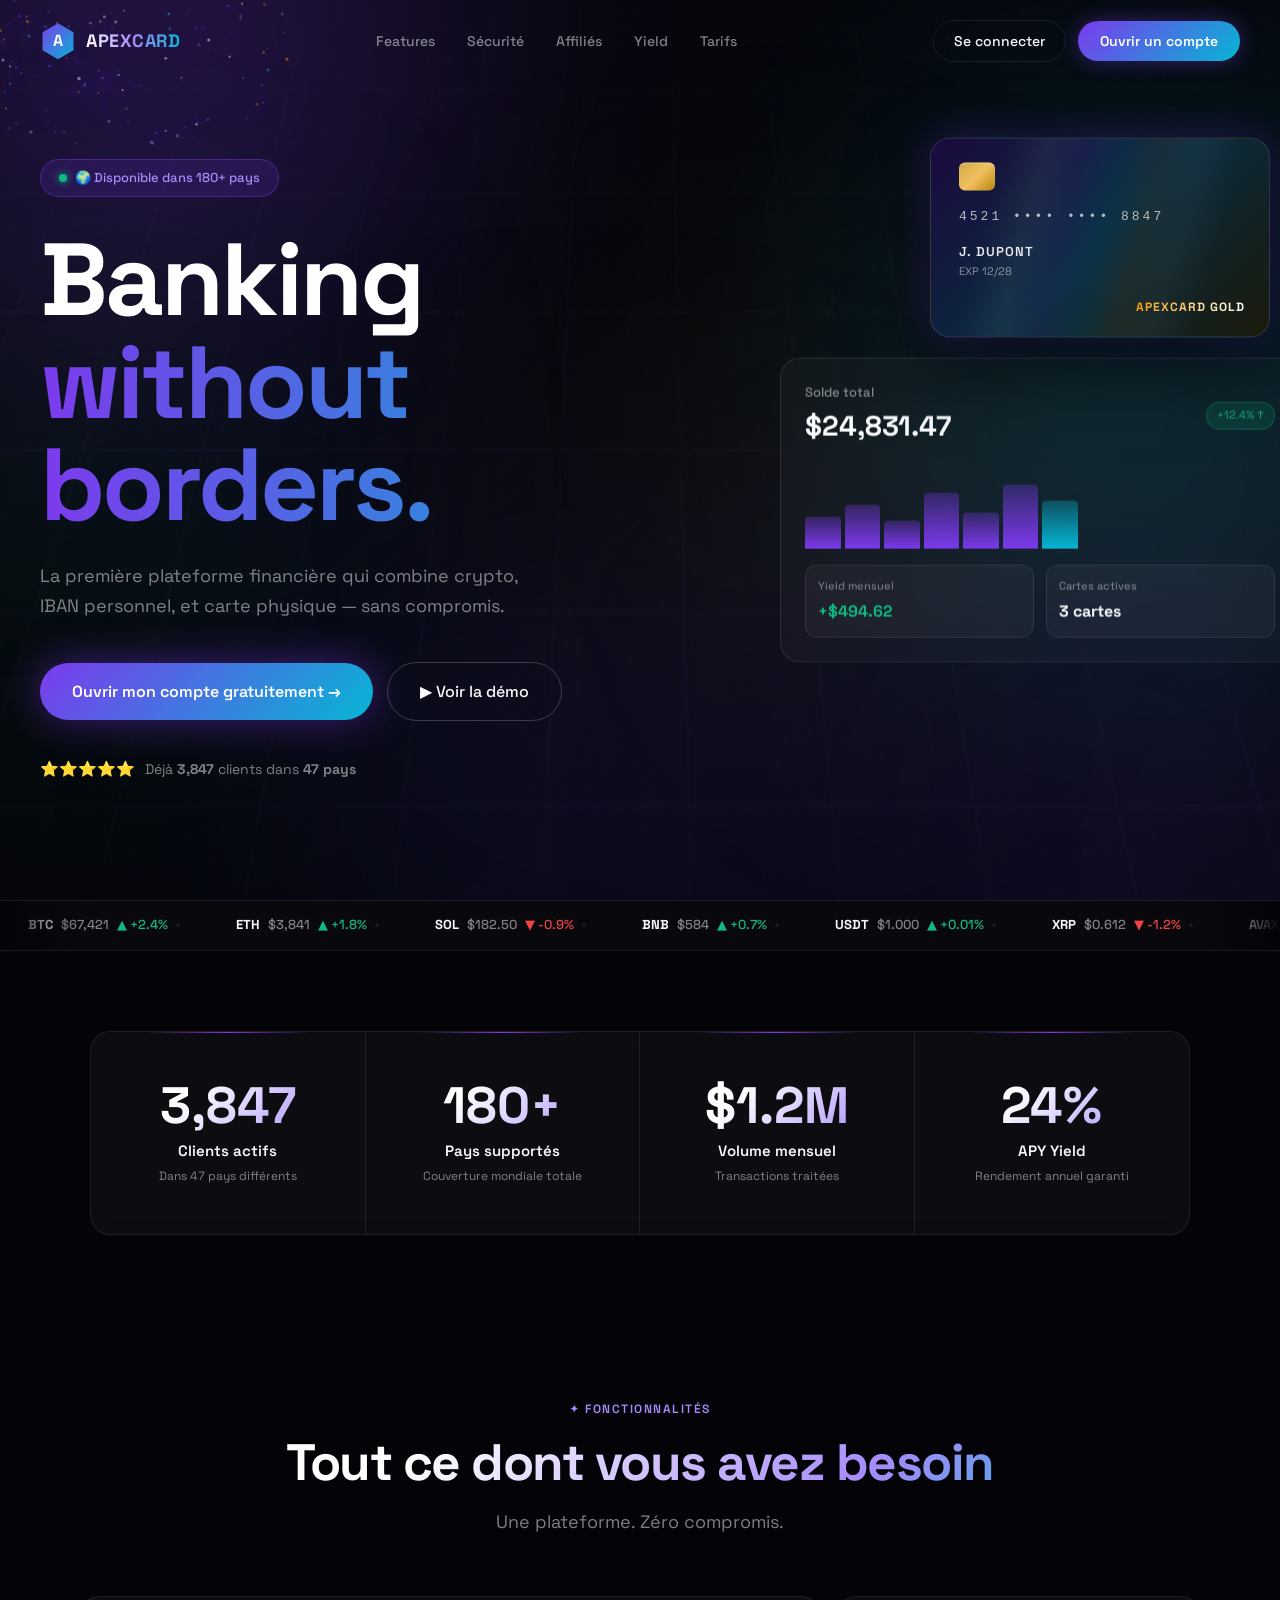
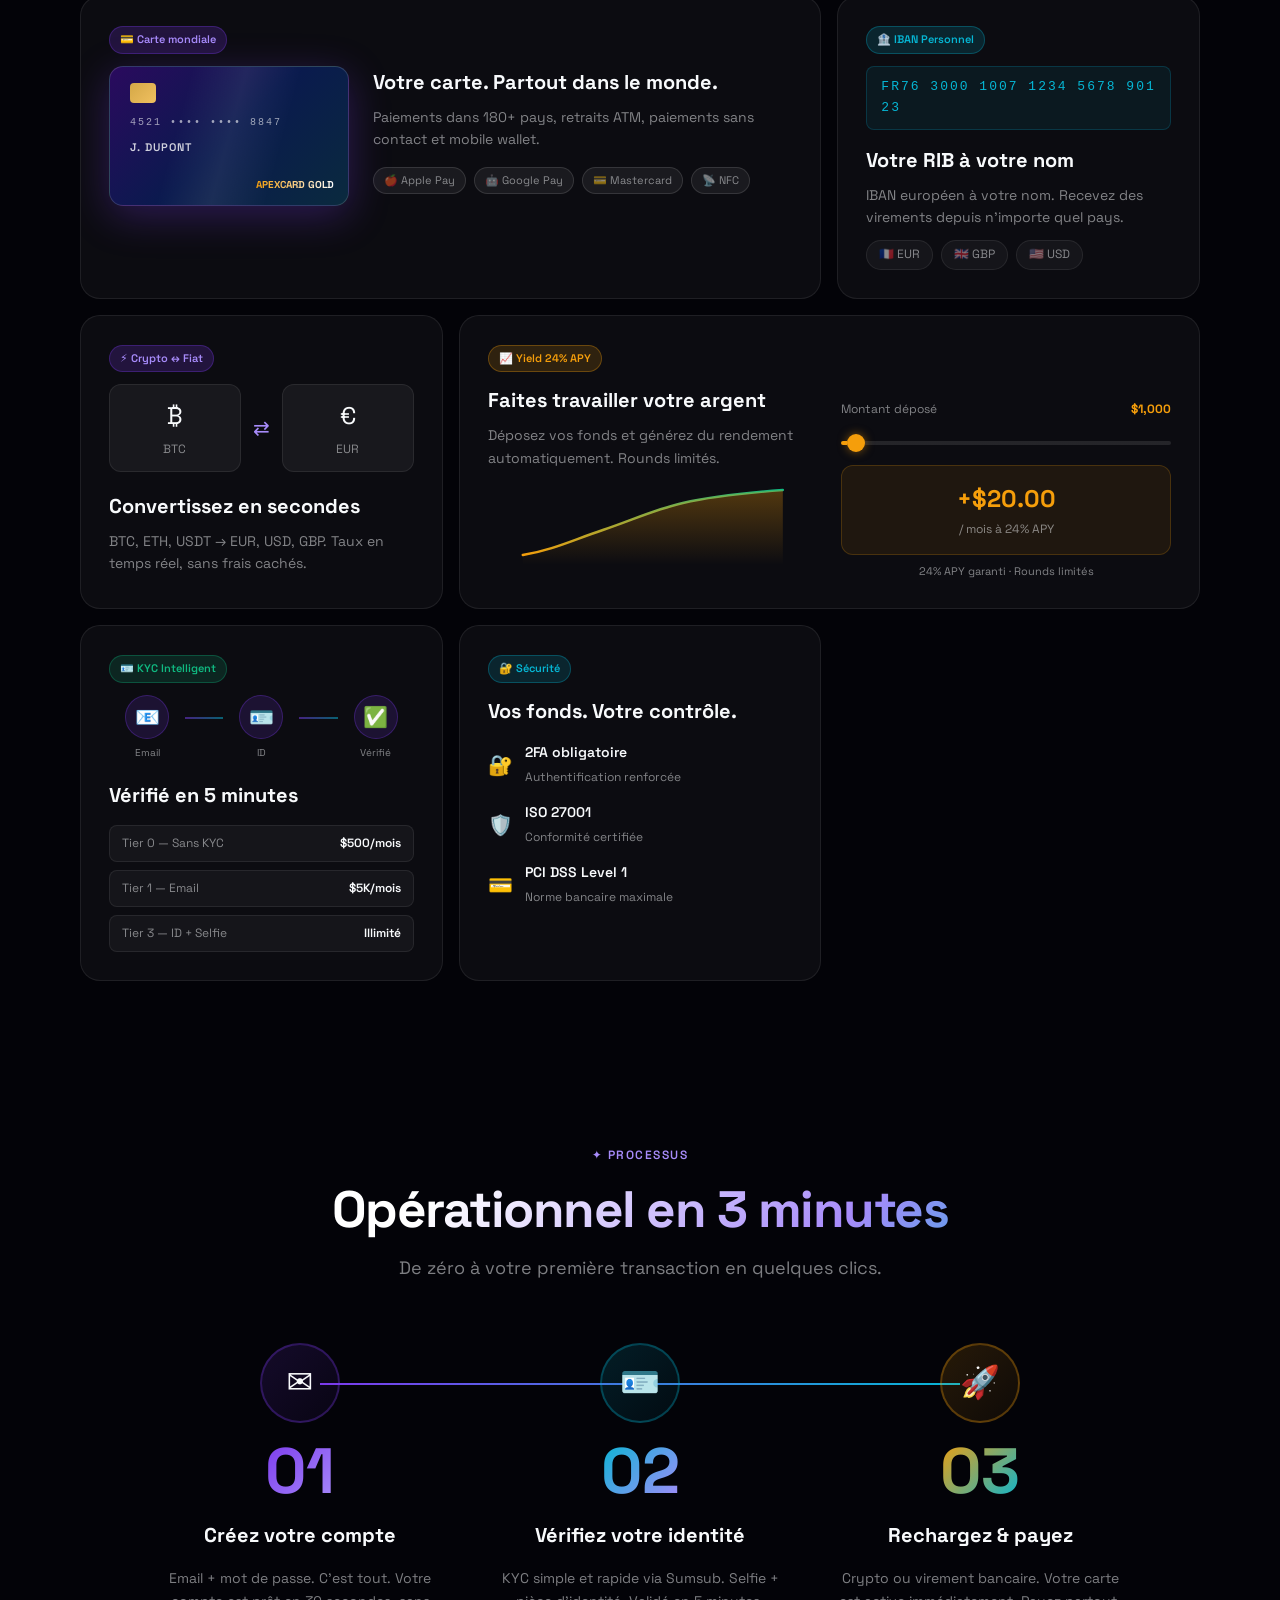
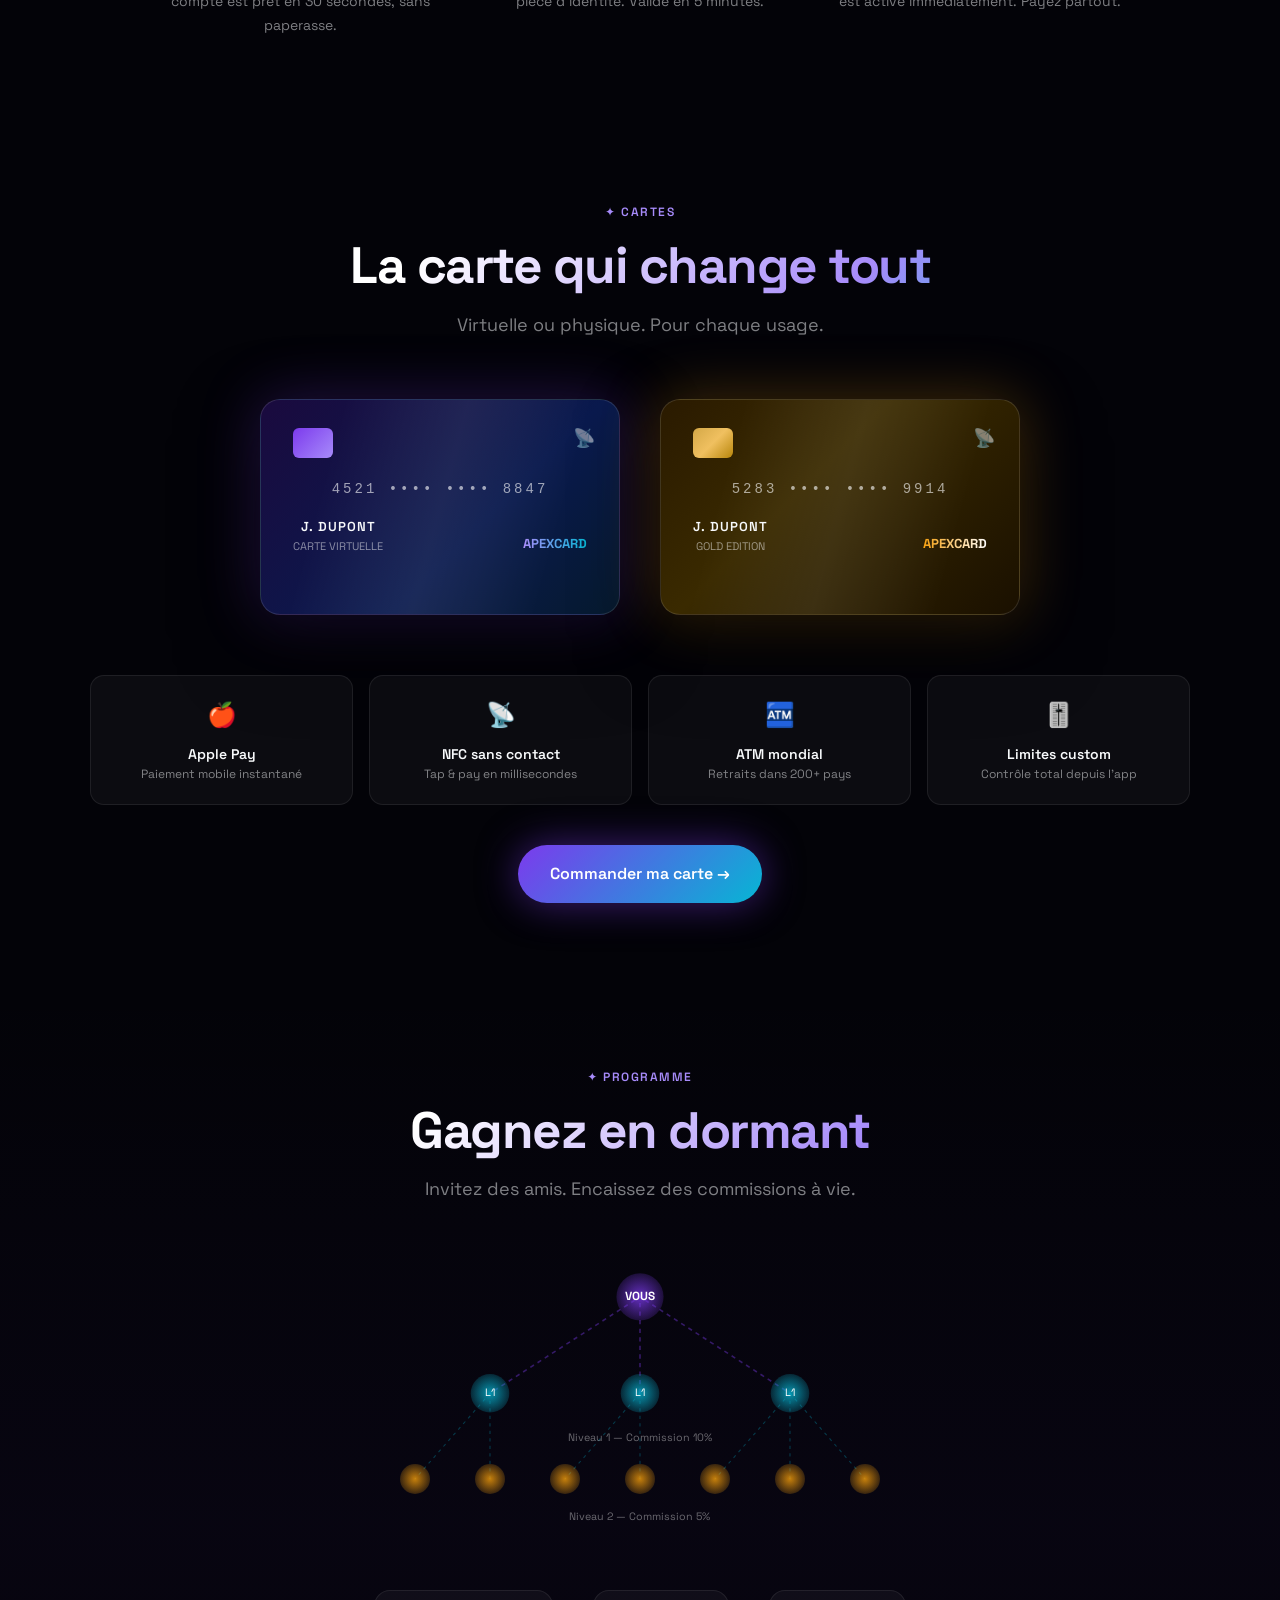
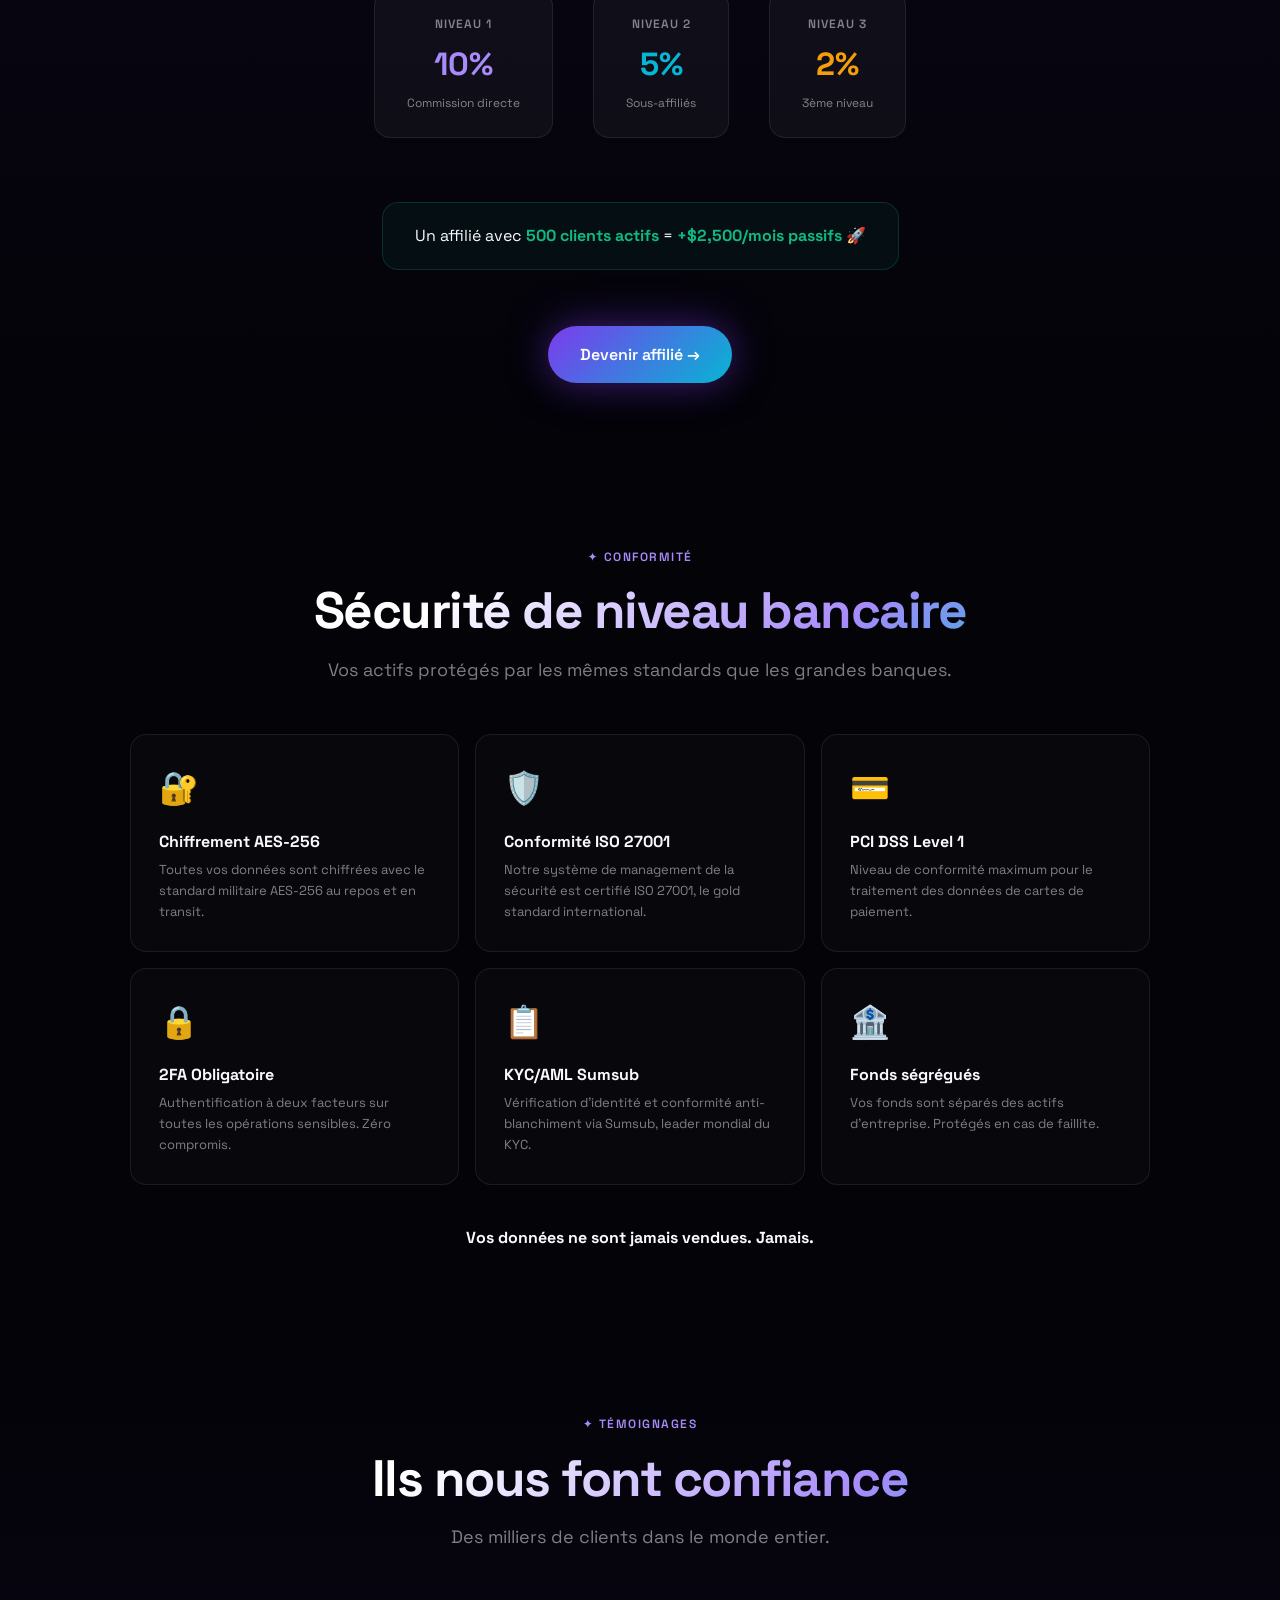
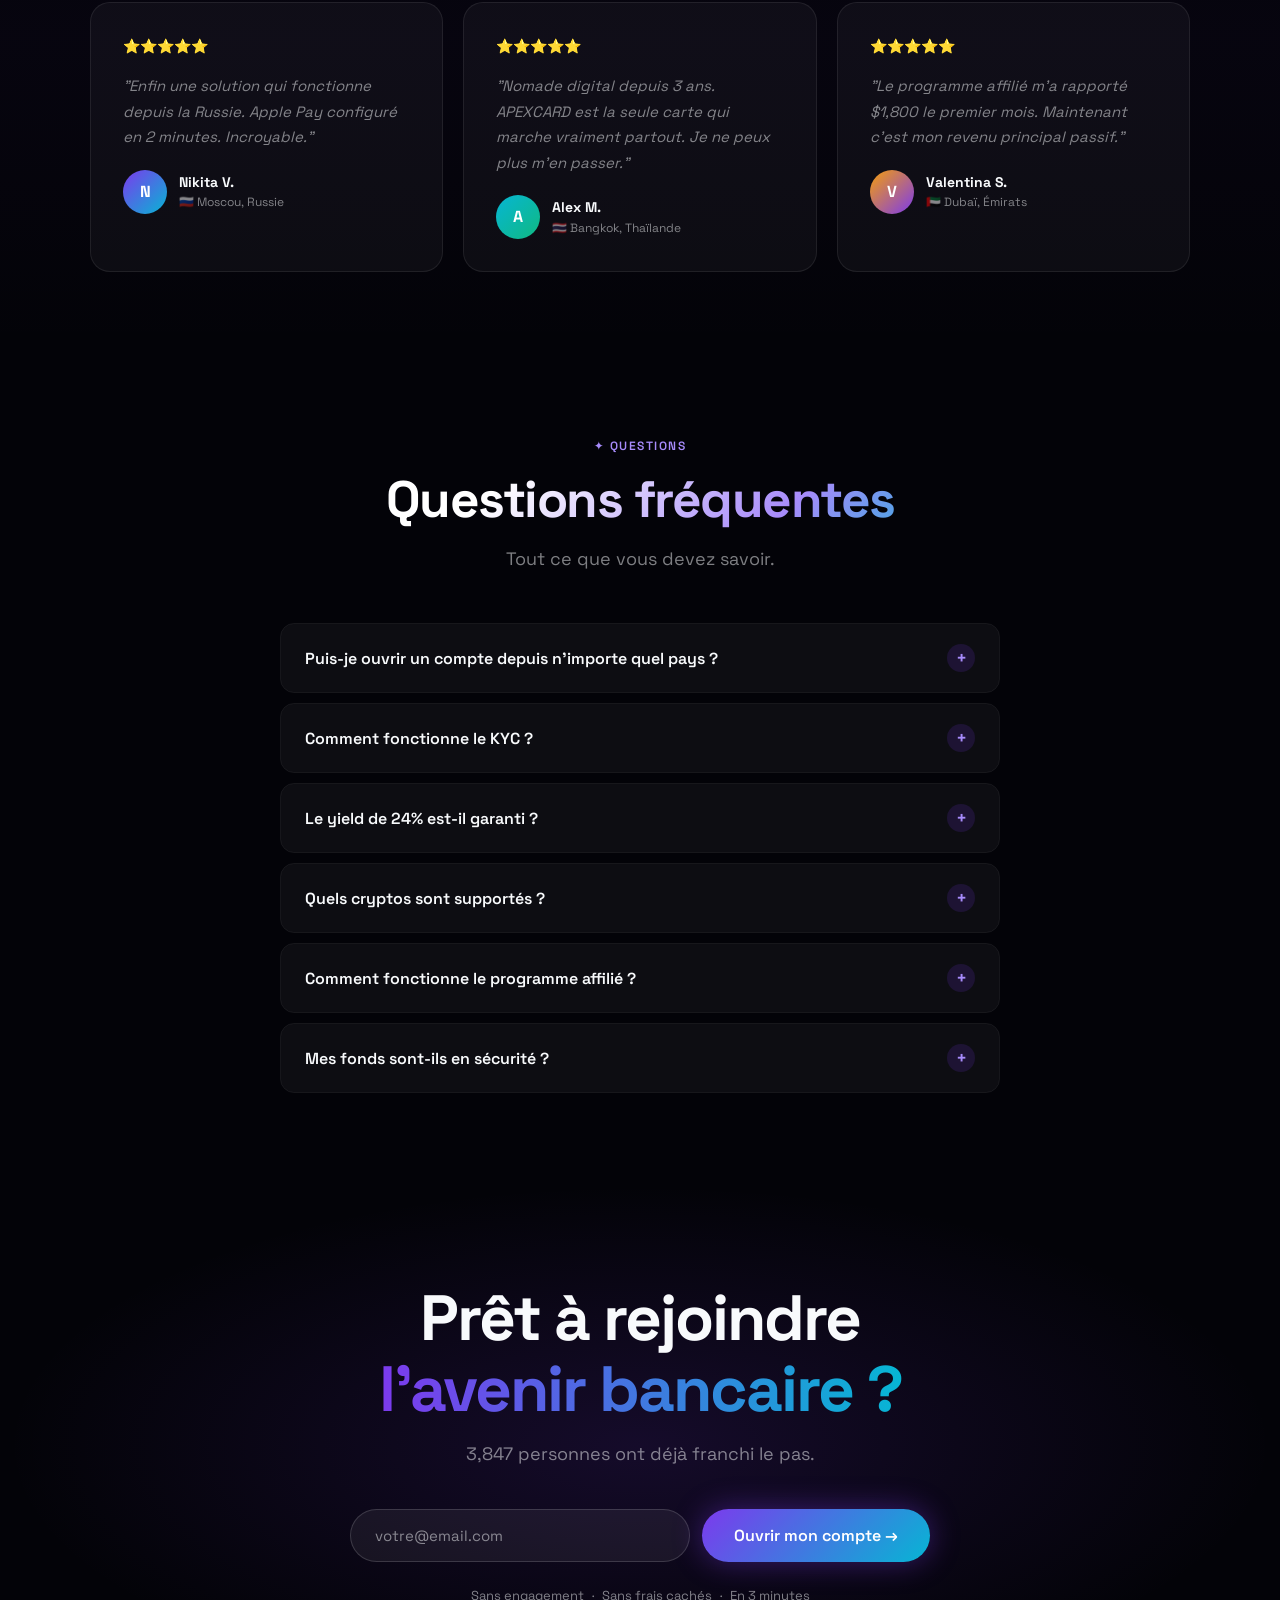
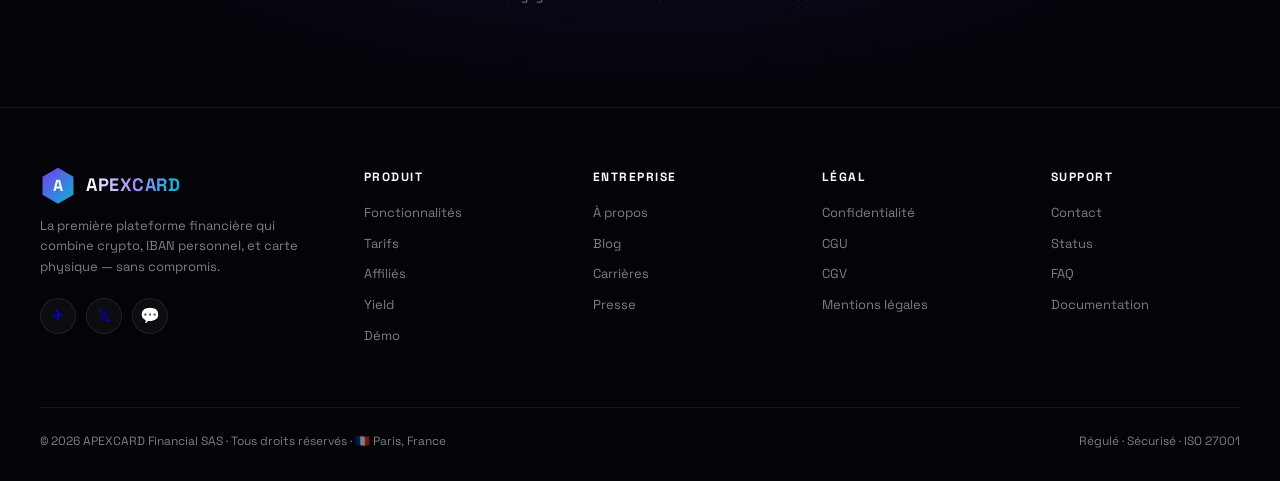
==== index.html @ 8a324ddf "feat: landing as homepage, login moved to login.html - New world-class landing page (index.html) wit" ====
<!DOCTYPE html>
<html lang="fr">
<head>
<meta charset="UTF-8">
<meta name="viewport" content="width=device-width, initial-scale=1.0">
<title>APEXCARD — Banking without borders</title>
<link href="https://fonts.googleapis.com/css2?family=Space+Grotesk:wght@300;400;500;600;700;800&display=swap" rel="stylesheet">
<style>
*, *::before, *::after { box-sizing: border-box; margin: 0; padding: 0; }

:root {
  --bg: #030308;
  --violet: #7C3AED;
  --violet-light: #A78BFA;
  --cyan: #06B6D4;
  --gold: #F59E0B;
  --green: #10B981;
  --red: #EF4444;
  --surface: rgba(255,255,255,0.04);
  --border: rgba(255,255,255,0.08);
  --text: #F8FAFC;
  --muted: rgba(248,250,252,0.5);
}

html { scroll-behavior: smooth; }
body {
  background: var(--bg);
  font-family: 'Space Grotesk', system-ui, sans-serif;
  color: var(--text);
  overflow-x: hidden;
  line-height: 1.6;
}

/* SCROLLBAR */
::-webkit-scrollbar { width: 6px; }
::-webkit-scrollbar-track { background: var(--bg); }
::-webkit-scrollbar-thumb { background: var(--violet); border-radius: 3px; }

/* ═══════════════════════════════════════════════════
   NAVBAR
═══════════════════════════════════════════════════ */
.navbar {
  position: fixed; top: 0; left: 0; right: 0; z-index: 1000;
  padding: 20px 40px;
  display: flex; align-items: center; justify-content: space-between;
  transition: all 0.3s ease;
}
.navbar.scrolled {
  padding: 14px 40px;
  background: rgba(3,3,8,0.85);
  backdrop-filter: blur(20px);
  border-bottom: 1px solid var(--border);
}
.nav-logo {
  display: flex; align-items: center; gap: 10px;
  text-decoration: none;
}
.nav-logo-hex {
  width: 36px; height: 36px;
  background: linear-gradient(135deg, var(--violet), var(--cyan));
  clip-path: polygon(50% 0%, 93% 25%, 93% 75%, 50% 100%, 7% 75%, 7% 25%);
  display: flex; align-items: center; justify-content: center;
  font-size: 16px; font-weight: 800;
  color: white;
  flex-shrink: 0;
}
.nav-logo-text {
  font-size: 18px; font-weight: 700; letter-spacing: 0.5px;
  background: linear-gradient(90deg, #fff 0%, var(--violet-light) 50%, var(--cyan) 100%);
  -webkit-background-clip: text; -webkit-text-fill-color: transparent;
}
.nav-links {
  display: flex; align-items: center; gap: 32px;
  list-style: none;
}
.nav-links a {
  color: var(--muted); text-decoration: none; font-size: 14px; font-weight: 500;
  transition: color 0.2s;
}
.nav-links a:hover { color: var(--text); }
.nav-ctas {
  display: flex; align-items: center; gap: 12px;
}
.btn-ghost {
  padding: 9px 20px; border-radius: 50px;
  background: transparent; color: var(--text);
  border: 1px solid var(--border);
  font-family: inherit; font-size: 14px; font-weight: 500;
  cursor: pointer; text-decoration: none;
  transition: all 0.2s;
  display: inline-flex; align-items: center;
}
.btn-ghost:hover { border-color: rgba(255,255,255,0.25); background: var(--surface); }
.btn-primary {
  padding: 9px 22px; border-radius: 50px;
  background: linear-gradient(135deg, var(--violet) 0%, var(--cyan) 100%);
  color: white; border: none;
  font-family: inherit; font-size: 14px; font-weight: 600;
  cursor: pointer; text-decoration: none;
  transition: all 0.2s;
  display: inline-flex; align-items: center;
  box-shadow: 0 0 20px rgba(124,58,237,0.4);
}
.btn-primary:hover {
  transform: translateY(-1px);
  box-shadow: 0 0 30px rgba(124,58,237,0.6);
}

/* HAMBURGER */
.hamburger {
  display: none; flex-direction: column; gap: 5px;
  cursor: pointer; padding: 4px; background: none; border: none;
}
.hamburger span {
  width: 24px; height: 2px; background: var(--text);
  border-radius: 2px; transition: all 0.3s;
}
.hamburger.active span:nth-child(1) { transform: rotate(45deg) translate(5px,5px); }
.hamburger.active span:nth-child(2) { opacity: 0; }
.hamburger.active span:nth-child(3) { transform: rotate(-45deg) translate(5px,-5px); }

.mobile-menu {
  display: none; position: fixed; top: 0; right: -100%; width: 280px; height: 100vh;
  background: rgba(10,10,20,0.98); backdrop-filter: blur(20px);
  border-left: 1px solid var(--border);
  z-index: 999; padding: 80px 30px 30px;
  flex-direction: column; gap: 20px;
  transition: right 0.35s cubic-bezier(.4,0,.2,1);
}
.mobile-menu.open { right: 0; }
.mobile-menu a {
  color: var(--text); text-decoration: none; font-size: 18px; font-weight: 500;
  padding: 12px 0; border-bottom: 1px solid var(--border);
  display: block;
}
.mobile-menu .mob-ctas { display: flex; flex-direction: column; gap: 10px; margin-top: 20px; }

/* ═══════════════════════════════════════════════════
   ORBS / HERO BACKGROUND
═══════════════════════════════════════════════════ */
.orbs {
  position: absolute; inset: 0; z-index: 0; overflow: hidden; pointer-events: none;
}
.orb {
  position: absolute; border-radius: 50%; filter: blur(150px);
  animation: orbDrift 20s infinite ease-in-out alternate;
}
.orb-1 { width: 700px; height: 700px; background: radial-gradient(circle, rgba(124,58,237,0.6), transparent 70%); top: -300px; left: -200px; animation-duration: 18s; }
.orb-2 { width: 600px; height: 600px; background: radial-gradient(circle, rgba(6,182,212,0.5), transparent 70%); top: 10%; right: -150px; animation-duration: 22s; animation-delay: -6s; }
.orb-3 { width: 500px; height: 500px; background: radial-gradient(circle, rgba(79,70,229,0.4), transparent 70%); bottom: -100px; left: 25%; animation-duration: 25s; animation-delay: -10s; }
.orb-4 { width: 400px; height: 400px; background: radial-gradient(circle, rgba(16,185,129,0.35), transparent 70%); bottom: 20%; left: -100px; animation-duration: 30s; animation-delay: -4s; }
.orb-5 { width: 350px; height: 350px; background: radial-gradient(circle, rgba(245,158,11,0.3), transparent 70%); top: 35%; left: 45%; animation-duration: 28s; animation-delay: -14s; }
.orb-6 { width: 550px; height: 550px; background: radial-gradient(circle, rgba(124,58,237,0.35), transparent 70%); bottom: -200px; right: -100px; animation-duration: 20s; animation-delay: -8s; }

@keyframes orbDrift {
  0%   { transform: translate(0, 0) scale(1); }
  33%  { transform: translate(60px, -50px) scale(1.08); }
  66%  { transform: translate(-40px, 70px) scale(0.93); }
  100% { transform: translate(30px, 20px) scale(1.05); }
}

/* Noise overlay */
.noise {
  position: absolute; inset: 0; z-index: 1; opacity: 0.03; pointer-events: none;
  background-image: url("data:image/svg+xml,%3Csvg viewBox='0 0 256 256' xmlns='http://www.w3.org/2000/svg'%3E%3Cfilter id='noise'%3E%3CfeTurbulence type='fractalNoise' baseFrequency='0.9' numOctaves='4' stitchTiles='stitch'/%3E%3C/filter%3E%3Crect width='100%25' height='100%25' filter='url(%23noise)'/%3E%3C/svg%3E");
  background-size: 200px 200px;
}

/* Perspective grid */
.grid-bg {
  position: absolute; inset: 0; z-index: 1; pointer-events: none;
  opacity: 0.06;
  background-image:
    linear-gradient(rgba(124,58,237,0.5) 1px, transparent 1px),
    linear-gradient(90deg, rgba(124,58,237,0.5) 1px, transparent 1px);
  background-size: 60px 60px;
  transform: perspective(500px) rotateX(20deg) scale(1.5);
  transform-origin: 50% 0;
  mask-image: linear-gradient(to bottom, transparent 0%, rgba(0,0,0,0.8) 30%, rgba(0,0,0,0.2) 70%, transparent 100%);
}

#heroCanvas {
  position: absolute; inset: 0; z-index: 2; pointer-events: none;
}

/* ═══════════════════════════════════════════════════
   HERO SECTION
═══════════════════════════════════════════════════ */
.hero {
  position: relative; min-height: 100vh;
  display: flex; align-items: center;
  padding: 120px 40px 80px;
  overflow: hidden;
}
.hero-content {
  position: relative; z-index: 10;
  max-width: 680px;
}
.hero-badge {
  display: inline-flex; align-items: center; gap: 8px;
  padding: 8px 18px; border-radius: 50px;
  background: rgba(124,58,237,0.15);
  border: 1px solid rgba(124,58,237,0.4);
  font-size: 13px; font-weight: 500; color: var(--violet-light);
  margin-bottom: 32px;
  animation: badgePulse 3s ease-in-out infinite;
}
.badge-dot {
  width: 8px; height: 8px; border-radius: 50%;
  background: var(--green);
  box-shadow: 0 0 8px var(--green);
  animation: dotPulse 2s ease-in-out infinite;
}
@keyframes dotPulse {
  0%, 100% { opacity: 1; transform: scale(1); }
  50% { opacity: 0.6; transform: scale(0.8); }
}
@keyframes badgePulse {
  0%, 100% { box-shadow: 0 0 0 0 rgba(124,58,237,0); }
  50% { box-shadow: 0 0 0 6px rgba(124,58,237,0.05); }
}

.hero h1 {
  font-size: clamp(64px, 8vw, 115px);
  font-weight: 800;
  line-height: 1;
  letter-spacing: -3px;
  margin-bottom: 24px;
}
.hero h1 .line1 { display: block; color: #fff; }
.hero h1 .line2 {
  display: block;
  background: linear-gradient(90deg, var(--violet) 0%, var(--cyan) 50%, var(--gold) 100%);
  background-size: 200% 100%;
  -webkit-background-clip: text; -webkit-text-fill-color: transparent;
  animation: shimmerText 4s ease-in-out infinite;
}
@keyframes shimmerText {
  0%, 100% { background-position: 0% 50%; }
  50% { background-position: 100% 50%; }
}

.hero-sub {
  font-size: 18px; font-weight: 400; color: var(--muted);
  margin-bottom: 40px; max-width: 520px; line-height: 1.7;
}
.hero-ctas {
  display: flex; flex-wrap: wrap; gap: 14px; align-items: center;
  margin-bottom: 36px;
}
.btn-hero-primary {
  padding: 16px 32px; border-radius: 50px;
  background: linear-gradient(135deg, var(--violet), var(--cyan));
  color: white; border: none;
  font-family: inherit; font-size: 16px; font-weight: 600;
  cursor: pointer; text-decoration: none;
  display: inline-flex; align-items: center; gap: 8px;
  box-shadow: 0 0 40px rgba(124,58,237,0.5), 0 8px 30px rgba(0,0,0,0.4);
  transition: all 0.3s;
}
.btn-hero-primary:hover {
  transform: translateY(-2px);
  box-shadow: 0 0 60px rgba(124,58,237,0.7), 0 12px 40px rgba(0,0,0,0.5);
}
.btn-hero-ghost {
  padding: 16px 32px; border-radius: 50px;
  background: transparent; color: var(--text);
  border: 1px solid rgba(255,255,255,0.2);
  font-family: inherit; font-size: 16px; font-weight: 500;
  cursor: pointer; text-decoration: none;
  display: inline-flex; align-items: center; gap: 8px;
  transition: all 0.2s;
}
.btn-hero-ghost:hover { background: var(--surface); border-color: rgba(255,255,255,0.35); }

.hero-proof {
  display: flex; align-items: center; gap: 10px;
  font-size: 14px; color: var(--muted);
}
.hero-proof .stars { color: var(--gold); font-size: 15px; }

/* HERO VISUAL (right side) */
.hero-visual {
  position: absolute; right: -20px; top: 50%; transform: translateY(-50%);
  width: 520px; z-index: 10;
}
@media (max-width: 1100px) { .hero-visual { display: none; } }

/* Dashboard glass */
.dashboard-glass {
  background: rgba(255,255,255,0.03);
  border: 1px solid rgba(255,255,255,0.1);
  border-radius: 20px;
  padding: 24px;
  backdrop-filter: blur(20px);
  position: relative;
}
.dash-header {
  display: flex; justify-content: space-between; align-items: center;
  margin-bottom: 20px;
}
.dash-title { font-size: 13px; color: var(--muted); font-weight: 500; }
.dash-balance { font-size: 28px; font-weight: 700; }
.dash-badge { font-size: 11px; padding: 4px 10px; border-radius: 20px; background: rgba(16,185,129,0.15); color: var(--green); border: 1px solid rgba(16,185,129,0.3); }
.dash-chart { height: 80px; display: flex; align-items: flex-end; gap: 4px; margin-bottom: 16px; }
.dash-bar {
  flex: 1; border-radius: 4px 4px 0 0;
  background: linear-gradient(to top, var(--violet), rgba(124,58,237,0.3));
  animation: barGrow 2s ease-out both;
}
@keyframes barGrow { from { transform: scaleY(0); transform-origin: bottom; } to { transform: scaleY(1); } }
.dash-bar:nth-child(1) { height: 40%; animation-delay: 0.1s; }
.dash-bar:nth-child(2) { height: 55%; animation-delay: 0.15s; }
.dash-bar:nth-child(3) { height: 35%; animation-delay: 0.2s; }
.dash-bar:nth-child(4) { height: 70%; animation-delay: 0.25s; }
.dash-bar:nth-child(5) { height: 45%; animation-delay: 0.3s; }
.dash-bar:nth-child(6) { height: 80%; animation-delay: 0.35s; }
.dash-bar:nth-child(7) { height: 60%; animation-delay: 0.4s; background: linear-gradient(to top, var(--cyan), rgba(6,182,212,0.3)); }
.dash-stats-row { display: grid; grid-template-columns: 1fr 1fr; gap: 12px; }
.dash-stat { background: var(--surface); border-radius: 12px; padding: 12px; border: 1px solid var(--border); }
.dash-stat-label { font-size: 11px; color: var(--muted); margin-bottom: 4px; }
.dash-stat-value { font-size: 16px; font-weight: 700; }

/* Floating card */
.floating-card {
  width: 340px; height: 200px;
  border-radius: 20px;
  background: linear-gradient(135deg, #1a0a3e 0%, #0a2a3e 50%, #1a1a0a 100%);
  position: absolute; top: -100px; right: 30px;
  padding: 24px 28px;
  box-shadow: 0 30px 80px rgba(0,0,0,0.6), 0 0 40px rgba(124,58,237,0.3);
  animation: floatCard 6s ease-in-out infinite;
  overflow: hidden;
  border: 1px solid rgba(255,255,255,0.12);
}
@keyframes floatCard {
  0%, 100% { transform: translateY(0) rotate(-4deg); }
  50% { transform: translateY(-18px) rotate(-2deg); }
}
/* Holographic shimmer */
.card-hologram {
  position: absolute; inset: 0; border-radius: 20px;
  background: linear-gradient(105deg,
    transparent 20%,
    rgba(255,255,255,0.05) 30%,
    rgba(124,58,237,0.08) 40%,
    rgba(6,182,212,0.06) 50%,
    rgba(245,158,11,0.06) 60%,
    rgba(255,255,255,0.04) 70%,
    transparent 80%
  );
  animation: hologram 4s ease-in-out infinite;
}
@keyframes hologram {
  0%, 100% { background-position: -100% 0; opacity: 0.5; }
  50% { background-position: 200% 0; opacity: 1; }
}
.card-chip {
  width: 36px; height: 28px; border-radius: 6px;
  background: linear-gradient(135deg, #d4a847, #f0c060, #b8860b);
  margin-bottom: 16px;
  box-shadow: inset 0 1px 2px rgba(255,255,255,0.3);
}
.card-number {
  font-size: 13px; letter-spacing: 3px; color: rgba(255,255,255,0.7);
  margin-bottom: 14px; font-family: monospace;
}
.card-bottom {
  display: flex; justify-content: space-between; align-items: flex-end;
}
.card-name { font-size: 13px; font-weight: 600; letter-spacing: 1px; color: rgba(255,255,255,0.9); }
.card-expiry { font-size: 11px; color: rgba(255,255,255,0.5); }
.card-brand {
  position: absolute; bottom: 20px; right: 24px;
  font-size: 12px; font-weight: 700;
  background: linear-gradient(90deg, var(--gold), #fff);
  -webkit-background-clip: text; -webkit-text-fill-color: transparent;
  letter-spacing: 1px;
}
.card-glow {
  position: absolute; inset: -2px; border-radius: 22px;
  background: linear-gradient(135deg, var(--violet), var(--cyan), var(--gold));
  z-index: -1; opacity: 0.5;
  filter: blur(8px);
}

/* ═══════════════════════════════════════════════════
   TICKER
═══════════════════════════════════════════════════ */
.ticker {
  background: rgba(255,255,255,0.02);
  border-top: 1px solid var(--border);
  border-bottom: 1px solid var(--border);
  padding: 14px 0; overflow: hidden;
  position: relative;
}
.ticker::before, .ticker::after {
  content: ''; position: absolute; top: 0; bottom: 0; width: 80px; z-index: 2;
}
.ticker::before { left: 0; background: linear-gradient(to right, var(--bg), transparent); }
.ticker::after { right: 0; background: linear-gradient(to left, var(--bg), transparent); }
.ticker-track {
  display: flex; gap: 0;
  animation: tickerScroll 30s linear infinite;
  width: max-content;
}
.ticker-track:hover { animation-play-state: paused; }
@keyframes tickerScroll {
  from { transform: translateX(0); }
  to { transform: translateX(-50%); }
}
.ticker-item {
  display: flex; align-items: center; gap: 8px;
  padding: 0 28px; white-space: nowrap;
  font-size: 13px; font-weight: 500;
}
.ticker-symbol { color: var(--text); font-weight: 700; }
.ticker-price { color: var(--muted); }
.ticker-change.up { color: var(--green); }
.ticker-change.down { color: var(--red); }
.ticker-dot { width: 4px; height: 4px; border-radius: 50%; background: var(--border); }

/* ═══════════════════════════════════════════════════
   STATS
═══════════════════════════════════════════════════ */
.stats {
  padding: 80px 40px;
  position: relative;
}
.stats-grid {
  max-width: 1100px; margin: 0 auto;
  display: grid; grid-template-columns: repeat(4, 1fr);
  gap: 0;
  border: 1px solid var(--border);
  border-radius: 20px;
  overflow: hidden;
  background: var(--surface);
  backdrop-filter: blur(10px);
}
.stat-item {
  padding: 48px 36px;
  text-align: center;
  border-right: 1px solid var(--border);
  position: relative;
}
.stat-item:last-child { border-right: none; }
.stat-item::before {
  content: ''; position: absolute;
  top: 0; left: 50%; transform: translateX(-50%);
  width: 60%; height: 1px;
  background: linear-gradient(90deg, transparent, var(--violet), transparent);
  opacity: 0;
  transition: opacity 0.5s;
}
.stat-item.visible::before { opacity: 1; }
.stat-number {
  font-size: clamp(36px, 4vw, 56px);
  font-weight: 800; line-height: 1;
  margin-bottom: 8px;
  background: linear-gradient(135deg, #fff 30%, var(--violet-light));
  -webkit-background-clip: text; -webkit-text-fill-color: transparent;
}
.stat-label { font-size: 15px; font-weight: 600; color: var(--text); margin-bottom: 4px; }
.stat-sub { font-size: 12px; color: var(--muted); }

/* ═══════════════════════════════════════════════════
   SECTION HEADERS
═══════════════════════════════════════════════════ */
.section-tag {
  display: inline-flex; align-items: center; gap: 6px;
  font-size: 12px; font-weight: 600; letter-spacing: 1.5px; text-transform: uppercase;
  color: var(--violet-light);
  margin-bottom: 16px;
}
.section-title {
  font-size: clamp(32px, 4vw, 52px);
  font-weight: 800; line-height: 1.1; letter-spacing: -1.5px;
  margin-bottom: 16px;
}
.section-title.gradient {
  background: linear-gradient(135deg, #fff 30%, var(--violet-light) 70%, var(--cyan) 100%);
  -webkit-background-clip: text; -webkit-text-fill-color: transparent;
}
.section-sub {
  font-size: 18px; color: var(--muted); font-weight: 400;
}

/* ═══════════════════════════════════════════════════
   FEATURES BENTO
═══════════════════════════════════════════════════ */
.features {
  padding: 80px 40px;
  max-width: 1200px; margin: 0 auto;
}
.features-header { text-align: center; margin-bottom: 60px; }

.bento-grid {
  display: grid;
  grid-template-columns: repeat(3, 1fr);
  grid-template-rows: auto auto;
  gap: 16px;
}
.bento-card {
  background: var(--surface);
  border: 1px solid var(--border);
  border-radius: 20px;
  padding: 28px;
  position: relative; overflow: hidden;
  transition: transform 0.3s, box-shadow 0.3s, border-color 0.3s;
  cursor: default;
}
.bento-card::before {
  content: ''; position: absolute; inset: 0;
  border-radius: 20px;
  opacity: 0; transition: opacity 0.4s;
  pointer-events: none;
}
.bento-card:hover { transform: translateY(-4px); }
.bento-card.violet::before { background: radial-gradient(ellipse at top, rgba(124,58,237,0.15), transparent 70%); }
.bento-card.cyan::before   { background: radial-gradient(ellipse at top, rgba(6,182,212,0.15), transparent 70%); }
.bento-card.gold::before   { background: radial-gradient(ellipse at top, rgba(245,158,11,0.12), transparent 70%); }
.bento-card.green::before  { background: radial-gradient(ellipse at top, rgba(16,185,129,0.12), transparent 70%); }
.bento-card:hover::before { opacity: 1; }
.bento-card.violet:hover { border-color: rgba(124,58,237,0.4); box-shadow: 0 8px 40px rgba(124,58,237,0.2); }
.bento-card.cyan:hover   { border-color: rgba(6,182,212,0.4);  box-shadow: 0 8px 40px rgba(6,182,212,0.2); }
.bento-card.gold:hover   { border-color: rgba(245,158,11,0.4); box-shadow: 0 8px 40px rgba(245,158,11,0.15); }
.bento-card.green:hover  { border-color: rgba(16,185,129,0.4); box-shadow: 0 8px 40px rgba(16,185,129,0.15); }
.bento-card.wide { grid-column: span 2; }

.bento-card-title { font-size: 20px; font-weight: 700; margin-bottom: 8px; }
.bento-card-sub { font-size: 14px; color: var(--muted); line-height: 1.6; }
.bento-badge { display: inline-block; font-size: 11px; font-weight: 600; padding: 4px 10px; border-radius: 20px; margin-bottom: 12px; }
.bento-badge.violet { background: rgba(124,58,237,0.2); color: var(--violet-light); border: 1px solid rgba(124,58,237,0.3); }
.bento-badge.cyan   { background: rgba(6,182,212,0.15); color: var(--cyan); border: 1px solid rgba(6,182,212,0.3); }
.bento-badge.gold   { background: rgba(245,158,11,0.15); color: var(--gold); border: 1px solid rgba(245,158,11,0.3); }
.bento-badge.green  { background: rgba(16,185,129,0.15); color: var(--green); border: 1px solid rgba(16,185,129,0.3); }

/* Card 1 - virtual card preview */
.card-preview-mini {
  width: 240px; height: 140px;
  border-radius: 14px;
  background: linear-gradient(135deg, #2a0a5e 0%, #0a1a4e 50%, #0a2a3e 100%);
  border: 1px solid rgba(255,255,255,0.15);
  padding: 16px 20px;
  margin-bottom: 20px;
  position: relative; overflow: hidden;
  box-shadow: 0 10px 40px rgba(124,58,237,0.3);
}
.card-preview-mini .hologram-mini {
  position: absolute; inset: 0; border-radius: 14px;
  background: linear-gradient(105deg, transparent 30%, rgba(255,255,255,0.07) 50%, transparent 70%);
  animation: hologram 3s ease-in-out infinite;
}
.chip-mini { width: 26px; height: 20px; border-radius: 4px; background: linear-gradient(135deg, #d4a847, #f0c060); margin-bottom: 12px; }
.card-num-mini { font-size: 10px; letter-spacing: 2px; color: rgba(255,255,255,0.6); font-family: monospace; margin-bottom: 8px; }
.card-name-mini { font-size: 11px; font-weight: 600; letter-spacing: 1px; color: rgba(255,255,255,0.8); }
.card-brand-mini { position: absolute; bottom: 12px; right: 14px; font-size: 10px; font-weight: 800; background: linear-gradient(90deg, var(--gold), #fff); -webkit-background-clip: text; -webkit-text-fill-color: transparent; }
.pay-badges { display: flex; gap: 8px; flex-wrap: wrap; margin-top: 14px; }
.pay-badge { font-size: 11px; padding: 4px 10px; border-radius: 20px; background: rgba(255,255,255,0.06); border: 1px solid rgba(255,255,255,0.12); color: var(--muted); }

/* Card 2 - IBAN */
.iban-display {
  font-size: 13px; font-family: monospace; letter-spacing: 2px;
  color: var(--cyan); padding: 10px 14px;
  background: rgba(6,182,212,0.08); border: 1px solid rgba(6,182,212,0.2);
  border-radius: 8px; margin-bottom: 14px;
  display: inline-block;
}
.currency-flags { display: flex; gap: 8px; flex-wrap: wrap; margin-top: 12px; }
.currency-pill { font-size: 12px; padding: 4px 12px; border-radius: 20px; background: var(--surface); border: 1px solid var(--border); color: var(--muted); }

/* Card 3 - Swap */
.swap-visual {
  display: flex; align-items: center; gap: 12px;
  margin-bottom: 18px;
}
.swap-token {
  flex: 1; padding: 12px; border-radius: 12px;
  background: rgba(255,255,255,0.05); border: 1px solid var(--border);
  text-align: center;
}
.swap-token-icon { font-size: 24px; margin-bottom: 4px; }
.swap-token-name { font-size: 12px; color: var(--muted); }
.swap-arrow {
  font-size: 20px;
  animation: swapArrow 2s ease-in-out infinite;
  color: var(--violet-light);
}
@keyframes swapArrow {
  0%, 100% { transform: translateX(0); opacity: 1; }
  50% { transform: translateX(4px); opacity: 0.5; }
}

/* Card 4 - Yield */
.yield-graph { margin-bottom: 20px; }
.yield-svg-wrap { position: relative; }
.yield-slider-wrap { margin-top: 16px; }
.yield-slider-label { font-size: 12px; color: var(--muted); margin-bottom: 8px; display: flex; justify-content: space-between; }
.yield-slider {
  width: 100%; -webkit-appearance: none;
  height: 4px; border-radius: 4px;
  background: linear-gradient(90deg, var(--gold), rgba(255,255,255,0.1));
  outline: none; cursor: pointer;
}
.yield-slider::-webkit-slider-thumb {
  -webkit-appearance: none; width: 18px; height: 18px;
  border-radius: 50%; background: var(--gold);
  box-shadow: 0 0 10px rgba(245,158,11,0.5);
  cursor: pointer;
}
.yield-result {
  margin-top: 12px; padding: 14px;
  background: rgba(245,158,11,0.08); border: 1px solid rgba(245,158,11,0.2);
  border-radius: 12px; text-align: center;
}
.yield-result-value { font-size: 24px; font-weight: 800; color: var(--gold); }
.yield-result-label { font-size: 12px; color: var(--muted); margin-top: 2px; }

/* Card 5 - KYC */
.kyc-steps {
  display: flex; align-items: center; gap: 0;
  margin-bottom: 18px;
}
.kyc-step {
  display: flex; flex-direction: column; align-items: center; gap: 6px;
  flex: 1;
}
.kyc-step-icon {
  width: 44px; height: 44px; border-radius: 50%;
  background: rgba(124,58,237,0.15); border: 1px solid rgba(124,58,237,0.3);
  display: flex; align-items: center; justify-content: center;
  font-size: 20px;
}
.kyc-step-label { font-size: 10px; color: var(--muted); text-align: center; }
.kyc-connector { flex: 0.5; height: 2px; background: linear-gradient(90deg, rgba(124,58,237,0.5), rgba(6,182,212,0.5)); margin-bottom: 20px; }
.kyc-tiers { display: flex; flex-direction: column; gap: 8px; }
.kyc-tier { display: flex; justify-content: space-between; align-items: center; font-size: 12px; padding: 8px 12px; border-radius: 8px; background: var(--surface); border: 1px solid var(--border); }
.kyc-tier-name { color: var(--muted); }
.kyc-tier-limit { font-weight: 600; color: var(--text); }

/* Card 6 - Security */
.sec-items { display: flex; flex-direction: column; gap: 12px; margin-top: 8px; }
.sec-item { display: flex; align-items: center; gap: 12px; }
.sec-icon { font-size: 20px; }
.sec-text strong { display: block; font-size: 14px; font-weight: 600; }
.sec-text span { font-size: 12px; color: var(--muted); }

/* ═══════════════════════════════════════════════════
   HOW IT WORKS
═══════════════════════════════════════════════════ */
.how {
  padding: 80px 40px;
  max-width: 1100px; margin: 0 auto;
  text-align: center;
}
.how-steps {
  display: grid; grid-template-columns: repeat(3, 1fr);
  gap: 0; margin-top: 60px;
  position: relative;
}
.how-steps::before {
  content: ''; position: absolute;
  top: 40px; left: calc(16.66% + 20px); right: calc(16.66% + 20px);
  height: 2px;
  background: linear-gradient(90deg, var(--violet), var(--cyan));
  z-index: 0;
}
.how-step {
  position: relative; z-index: 1;
  padding: 0 24px;
  display: flex; flex-direction: column; align-items: center; gap: 16px;
}
.how-step-num {
  width: 80px; height: 80px; border-radius: 50%;
  background: var(--bg);
  border: 2px solid var(--border);
  display: flex; align-items: center; justify-content: center;
  font-size: 32px; font-weight: 800;
  background: linear-gradient(135deg, var(--violet), var(--cyan));
  -webkit-background-clip: text; -webkit-text-fill-color: transparent;
  position: relative;
}
.how-step-num::before {
  content: ''; position: absolute; inset: -2px; border-radius: 50%;
  background: linear-gradient(135deg, var(--violet), var(--cyan));
  z-index: -1; opacity: 0.3;
}
.how-step-icon {
  width: 80px; height: 80px; border-radius: 50%;
  background: var(--surface);
  border: 2px solid var(--border);
  display: flex; align-items: center; justify-content: center;
  font-size: 32px;
}
.how-step-title { font-size: 20px; font-weight: 700; }
.how-step-desc { font-size: 14px; color: var(--muted); line-height: 1.7; }

/* ═══════════════════════════════════════════════════
   CARD 3D SHOWCASE
═══════════════════════════════════════════════════ */
.card-showcase {
  padding: 80px 40px;
  text-align: center;
  position: relative; overflow: hidden;
}
.card-showcase-inner { max-width: 1100px; margin: 0 auto; }
.cards-pair {
  display: flex; justify-content: center; gap: 40px;
  margin: 60px 0; flex-wrap: wrap;
}
.showcase-card {
  width: 360px; height: 216px; border-radius: 20px;
  padding: 28px 32px;
  position: relative; overflow: hidden;
  cursor: pointer; transition: transform 0.1s;
  border: 1px solid rgba(255,255,255,0.12);
  box-shadow: 0 30px 80px rgba(0,0,0,0.5);
}
.showcase-card.virtual {
  background: linear-gradient(135deg, #1a0a3e 0%, #0a1a4e 60%, #061a2e 100%);
  box-shadow: 0 30px 80px rgba(0,0,0,0.5), 0 0 60px rgba(124,58,237,0.3);
}
.showcase-card.gold-card {
  background: linear-gradient(135deg, #2a1a00 0%, #3a2a00 40%, #1a1000 100%);
  box-shadow: 0 30px 80px rgba(0,0,0,0.5), 0 0 60px rgba(245,158,11,0.3);
}
.showcase-card .card-holo {
  position: absolute; inset: 0; border-radius: 20px;
  background: linear-gradient(105deg, transparent 20%, rgba(255,255,255,0.04) 35%, rgba(255,255,255,0.07) 50%, rgba(255,255,255,0.04) 65%, transparent 80%);
  animation: hologram 5s ease-in-out infinite;
  pointer-events: none;
}
.sc-chip { width: 40px; height: 30px; border-radius: 6px; margin-bottom: 20px; }
.showcase-card.virtual .sc-chip { background: linear-gradient(135deg, #7C3AED, #A78BFA); }
.showcase-card.gold-card .sc-chip { background: linear-gradient(135deg, #d4a847, #f0c060, #b8860b); }
.sc-num { font-size: 14px; letter-spacing: 3px; color: rgba(255,255,255,0.6); font-family: monospace; margin-bottom: 16px; }
.sc-bottom { display: flex; justify-content: space-between; align-items: flex-end; }
.sc-name { font-size: 13px; font-weight: 600; letter-spacing: 1px; }
.sc-type { font-size: 11px; color: rgba(255,255,255,0.5); }
.sc-brand { font-size: 13px; font-weight: 800; }
.showcase-card.virtual .sc-brand { background: linear-gradient(90deg, var(--violet-light), var(--cyan)); -webkit-background-clip: text; -webkit-text-fill-color: transparent; }
.showcase-card.gold-card .sc-brand { background: linear-gradient(90deg, var(--gold), #fff); -webkit-background-clip: text; -webkit-text-fill-color: transparent; }
.sc-nfc { position: absolute; top: 24px; right: 24px; font-size: 18px; opacity: 0.5; }

.card-features-grid {
  display: grid; grid-template-columns: repeat(4, 1fr); gap: 16px;
  margin: 40px 0;
}
.card-feature { padding: 20px; background: var(--surface); border: 1px solid var(--border); border-radius: 14px; }
.card-feature-icon { font-size: 24px; margin-bottom: 8px; }
.card-feature-name { font-size: 14px; font-weight: 600; }
.card-feature-desc { font-size: 12px; color: var(--muted); }

/* ═══════════════════════════════════════════════════
   AFFILIÉ
═══════════════════════════════════════════════════ */
.affiliate {
  padding: 80px 40px;
  background: linear-gradient(180deg, transparent 0%, rgba(124,58,237,0.04) 50%, transparent 100%);
  text-align: center;
}
.affiliate-inner { max-width: 1100px; margin: 0 auto; }
.network-visual {
  margin: 50px auto;
  max-width: 600px; position: relative;
}
.network-svg { width: 100%; height: auto; }
.affiliate-stats {
  display: flex; justify-content: center; gap: 40px;
  margin: 40px 0; flex-wrap: wrap;
}
.aff-stat {
  text-align: center;
  padding: 24px 32px;
  background: var(--surface); border: 1px solid var(--border);
  border-radius: 16px;
}
.aff-stat-level { font-size: 12px; color: var(--muted); margin-bottom: 4px; font-weight: 600; letter-spacing: 1px; }
.aff-stat-value { font-size: 32px; font-weight: 800; }
.aff-stat.l1 .aff-stat-value { color: var(--violet-light); }
.aff-stat.l2 .aff-stat-value { color: var(--cyan); }
.aff-stat.l3 .aff-stat-value { color: var(--gold); }
.aff-highlight {
  margin: 24px auto;
  padding: 20px 32px;
  background: rgba(16,185,129,0.06); border: 1px solid rgba(16,185,129,0.2);
  border-radius: 16px; display: inline-block;
  font-size: 16px; color: var(--text);
}
.aff-highlight strong { color: var(--green); }

/* ═══════════════════════════════════════════════════
   SÉCURITÉ
═══════════════════════════════════════════════════ */
.security {
  padding: 80px 40px;
  max-width: 1100px; margin: 0 auto;
}
.security-grid {
  display: grid; grid-template-columns: repeat(3, 1fr); gap: 16px;
  margin-top: 50px;
}
.sec-card {
  padding: 28px;
  background: rgba(255,255,255,0.02);
  border: 1px solid var(--border);
  border-radius: 16px;
  transition: all 0.3s;
}
.sec-card:hover { background: rgba(255,255,255,0.05); border-color: rgba(255,255,255,0.15); }
.sec-card-icon { font-size: 32px; margin-bottom: 14px; }
.sec-card-title { font-size: 16px; font-weight: 700; margin-bottom: 6px; }
.sec-card-desc { font-size: 13px; color: var(--muted); line-height: 1.6; }
.sec-footer {
  text-align: center; margin-top: 40px;
  font-size: 16px; color: var(--muted);
}
.sec-footer strong { color: var(--text); }

/* ═══════════════════════════════════════════════════
   TESTIMONIALS
═══════════════════════════════════════════════════ */
.testimonials {
  padding: 80px 40px;
  background: linear-gradient(180deg, transparent, rgba(124,58,237,0.03), transparent);
}
.testimonials-inner { max-width: 1100px; margin: 0 auto; text-align: center; }
.testi-grid {
  display: grid; grid-template-columns: repeat(3, 1fr);
  gap: 20px; margin-top: 50px;
}
.testi-card {
  padding: 32px;
  background: var(--surface);
  border: 1px solid var(--border);
  border-radius: 20px;
  text-align: left;
  transition: all 0.3s;
}
.testi-card:hover { transform: translateY(-4px); border-color: rgba(124,58,237,0.3); box-shadow: 0 12px 40px rgba(124,58,237,0.15); }
.testi-stars { color: var(--gold); font-size: 14px; margin-bottom: 16px; }
.testi-text { font-size: 15px; color: var(--muted); line-height: 1.7; margin-bottom: 20px; font-style: italic; }
.testi-author { display: flex; align-items: center; gap: 12px; }
.testi-avatar {
  width: 44px; height: 44px; border-radius: 50%;
  display: flex; align-items: center; justify-content: center;
  font-size: 16px; font-weight: 800; color: white;
  flex-shrink: 0;
}
.testi-avatar.a1 { background: linear-gradient(135deg, var(--violet), var(--cyan)); }
.testi-avatar.a2 { background: linear-gradient(135deg, var(--cyan), var(--green)); }
.testi-avatar.a3 { background: linear-gradient(135deg, var(--gold), var(--violet)); }
.testi-name { font-size: 14px; font-weight: 700; }
.testi-location { font-size: 12px; color: var(--muted); }

/* ═══════════════════════════════════════════════════
   FAQ
═══════════════════════════════════════════════════ */
.faq {
  padding: 80px 40px;
  max-width: 800px; margin: 0 auto;
}
.faq-header { text-align: center; margin-bottom: 50px; }
.faq-item {
  border: 1px solid var(--border);
  border-radius: 14px;
  margin-bottom: 10px;
  overflow: hidden;
  transition: border-color 0.3s;
}
.faq-item.open { border-color: rgba(124,58,237,0.4); }
.faq-question {
  padding: 20px 24px;
  display: flex; justify-content: space-between; align-items: center;
  cursor: pointer;
  font-size: 16px; font-weight: 600;
  background: var(--surface);
  transition: background 0.2s;
  user-select: none;
}
.faq-question:hover { background: rgba(255,255,255,0.06); }
.faq-icon {
  width: 28px; height: 28px; border-radius: 50%;
  background: rgba(124,58,237,0.15);
  display: flex; align-items: center; justify-content: center;
  font-size: 18px; color: var(--violet-light);
  transition: transform 0.3s; flex-shrink: 0;
}
.faq-item.open .faq-icon { transform: rotate(45deg); }
.faq-answer {
  max-height: 0; overflow: hidden;
  transition: max-height 0.4s cubic-bezier(.4,0,.2,1), padding 0.3s;
  padding: 0 24px; font-size: 15px; color: var(--muted); line-height: 1.7;
}
.faq-item.open .faq-answer { max-height: 300px; padding: 0 24px 20px; }

/* ═══════════════════════════════════════════════════
   CTA FINAL
═══════════════════════════════════════════════════ */
.cta-final {
  padding: 100px 40px;
  text-align: center;
  position: relative; overflow: hidden;
}
.cta-final::before {
  content: ''; position: absolute; inset: 0;
  background: radial-gradient(ellipse at center, rgba(124,58,237,0.15) 0%, transparent 70%);
  pointer-events: none;
}
.cta-final-title {
  font-size: clamp(36px, 5vw, 64px);
  font-weight: 800; letter-spacing: -2px;
  margin-bottom: 16px; line-height: 1.1;
}
.cta-final-sub { font-size: 18px; color: var(--muted); margin-bottom: 40px; }
.email-form {
  display: flex; gap: 12px; justify-content: center; flex-wrap: wrap;
  margin-bottom: 24px;
}
.email-input {
  flex: 1; max-width: 340px;
  padding: 16px 24px; border-radius: 50px;
  background: rgba(255,255,255,0.06);
  border: 1px solid rgba(255,255,255,0.15);
  color: var(--text); font-family: inherit; font-size: 15px;
  outline: none; transition: border-color 0.2s;
}
.email-input::placeholder { color: var(--muted); }
.email-input:focus { border-color: var(--violet); }
.btn-cta-submit {
  padding: 16px 32px; border-radius: 50px;
  background: linear-gradient(135deg, var(--violet), var(--cyan));
  color: white; border: none;
  font-family: inherit; font-size: 16px; font-weight: 600;
  cursor: pointer;
  box-shadow: 0 0 30px rgba(124,58,237,0.4);
  transition: all 0.2s;
}
.btn-cta-submit:hover { transform: translateY(-2px); box-shadow: 0 0 50px rgba(124,58,237,0.6); }
.cta-footnote { font-size: 13px; color: var(--muted); }
.cta-footnote span { margin: 0 8px; }

/* ═══════════════════════════════════════════════════
   FOOTER
═══════════════════════════════════════════════════ */
.footer {
  padding: 60px 40px 30px;
  border-top: 1px solid var(--border);
}
.footer-grid {
  max-width: 1200px; margin: 0 auto;
  display: grid; grid-template-columns: 1.5fr repeat(4, 1fr);
  gap: 40px; margin-bottom: 50px;
}
.footer-brand { }
.footer-brand .nav-logo { margin-bottom: 14px; }
.footer-tagline { font-size: 13px; color: var(--muted); margin-bottom: 20px; line-height: 1.6; }
.footer-socials { display: flex; gap: 10px; }
.footer-social {
  width: 36px; height: 36px; border-radius: 50%;
  background: var(--surface); border: 1px solid var(--border);
  display: flex; align-items: center; justify-content: center;
  font-size: 16px; cursor: pointer; transition: all 0.2s;
  text-decoration: none;
}
.footer-social:hover { background: rgba(124,58,237,0.2); border-color: rgba(124,58,237,0.4); }
.footer-col-title { font-size: 12px; font-weight: 700; letter-spacing: 1.5px; text-transform: uppercase; color: var(--text); margin-bottom: 16px; }
.footer-col a { display: block; font-size: 13px; color: var(--muted); text-decoration: none; margin-bottom: 10px; transition: color 0.2s; }
.footer-col a:hover { color: var(--text); }
.footer-bottom {
  max-width: 1200px; margin: 0 auto;
  padding-top: 24px; border-top: 1px solid var(--border);
  display: flex; justify-content: space-between; align-items: center;
  font-size: 12px; color: var(--muted); flex-wrap: wrap; gap: 10px;
}

/* ═══════════════════════════════════════════════════
   SCROLL REVEAL
═══════════════════════════════════════════════════ */
.reveal {
  opacity: 0; transform: translateY(40px);
  transition: opacity 0.7s ease, transform 0.7s ease;
}
.reveal.visible { opacity: 1; transform: translateY(0); }
.reveal-delay-1 { transition-delay: 0.1s; }
.reveal-delay-2 { transition-delay: 0.2s; }
.reveal-delay-3 { transition-delay: 0.3s; }
.reveal-delay-4 { transition-delay: 0.4s; }

/* ═══════════════════════════════════════════════════
   RESPONSIVE
═══════════════════════════════════════════════════ */
@media (max-width: 768px) {
  .navbar { padding: 16px 20px; }
  .navbar.scrolled { padding: 12px 20px; }
  .nav-links, .nav-ctas { display: none; }
  .hamburger { display: flex; }
  .mobile-menu { display: flex; }

  .hero { padding: 100px 20px 60px; min-height: 100svh; }
  .hero h1 { font-size: clamp(48px, 12vw, 72px); letter-spacing: -2px; }
  .hero-sub { font-size: 16px; }
  .btn-hero-primary, .btn-hero-ghost { padding: 14px 24px; font-size: 15px; }

  .stats { padding: 40px 20px; }
  .stats-grid { grid-template-columns: repeat(2, 1fr); }
  .stat-item { border-right: none; border-bottom: 1px solid var(--border); padding: 32px 20px; }
  .stat-item:nth-child(2n) { border-right: none; }
  .stat-item:nth-child(odd) { border-right: 1px solid var(--border); }
  .stat-item:nth-last-child(-n+2) { border-bottom: none; }

  .bento-grid { grid-template-columns: 1fr; }
  .bento-card.wide { grid-column: span 1; }

  .how-steps { grid-template-columns: 1fr; }
  .how-steps::before { display: none; }

  .cards-pair { flex-direction: column; align-items: center; }
  .showcase-card { width: 100%; max-width: 340px; }

  .card-features-grid { grid-template-columns: repeat(2, 1fr); }

  .affiliate-stats { gap: 16px; }

  .security-grid { grid-template-columns: 1fr; }

  .testi-grid { grid-template-columns: 1fr; }

  .features, .how, .card-showcase-inner, .security, .affiliate-inner, .testimonials-inner { padding: 0; }
  .features, .how, .card-showcase, .security, .affiliate, .testimonials, .cta-final, .faq { padding: 60px 20px; }

  .footer-grid { grid-template-columns: 1fr 1fr; }
  .footer-brand { grid-column: span 2; }

  .email-form { flex-direction: column; align-items: center; }
  .email-input { max-width: 100%; width: 100%; }
}

@media (max-width: 480px) {
  .hero h1 { font-size: 44px; }
  .hero-ctas { flex-direction: column; }
  .btn-hero-primary, .btn-hero-ghost { width: 100%; justify-content: center; }
  .stats-grid { grid-template-columns: 1fr; }
  .stat-item { border-right: none !important; border-bottom: 1px solid var(--border); }
  .stat-item:last-child { border-bottom: none; }
  .footer-grid { grid-template-columns: 1fr; }
  .footer-brand { grid-column: span 1; }
  .footer-bottom { flex-direction: column; text-align: center; }
}
</style>
</head>
<body>

<!-- ═══ NAVBAR ═══ -->
<nav class="navbar" id="navbar">
  <a href="index.html" class="nav-logo">
    <div class="nav-logo-hex">A</div>
    <span class="nav-logo-text">APEXCARD</span>
  </a>
  <ul class="nav-links">
    <li><a href="#features">Features</a></li>
    <li><a href="#security">Sécurité</a></li>
    <li><a href="#affiliate">Affiliés</a></li>
    <li><a href="#yield">Yield</a></li>
    <li><a href="#cta-final">Tarifs</a></li>
  </ul>
  <div class="nav-ctas">
    <a href="login.html" class="btn-ghost">Se connecter</a>
    <a href="login.html" class="btn-primary">Ouvrir un compte</a>
  </div>
  <button class="hamburger" id="hamburger" aria-label="Menu">
    <span></span><span></span><span></span>
  </button>
</nav>

<!-- MOBILE MENU -->
<div class="mobile-menu" id="mobileMenu">
  <a href="#features" onclick="closeMobile()">Features</a>
  <a href="#security" onclick="closeMobile()">Sécurité</a>
  <a href="#affiliate" onclick="closeMobile()">Affiliés</a>
  <a href="#yield" onclick="closeMobile()">Yield</a>
  <a href="#cta-final" onclick="closeMobile()">Tarifs</a>
  <div class="mob-ctas">
    <a href="login.html" class="btn-ghost" style="text-align:center">Se connecter</a>
    <a href="login.html" class="btn-primary" style="text-align:center">Ouvrir un compte</a>
  </div>
</div>

<!-- ═══ HERO ═══ -->
<section class="hero" id="home">
  <div class="orbs">
    <div class="orb orb-1"></div>
    <div class="orb orb-2"></div>
    <div class="orb orb-3"></div>
    <div class="orb orb-4"></div>
    <div class="orb orb-5"></div>
    <div class="orb orb-6"></div>
  </div>
  <div class="noise"></div>
  <div class="grid-bg"></div>
  <canvas id="heroCanvas"></canvas>

  <div class="hero-content">
    <div class="hero-badge">
      <div class="badge-dot"></div>
      🌍 Disponible dans 180+ pays
    </div>
    <h1>
      <span class="line1">Banking</span>
      <span class="line2">without borders.</span>
    </h1>
    <p class="hero-sub">La première plateforme financière qui combine crypto, IBAN personnel, et carte physique — sans compromis.</p>
    <div class="hero-ctas">
      <a href="login.html" class="btn-hero-primary">Ouvrir mon compte gratuitement →</a>
      <a href="app-user.html" class="btn-hero-ghost">▶ Voir la démo</a>
    </div>
    <div class="hero-proof">
      <span class="stars">⭐⭐⭐⭐⭐</span>
      <span>Déjà <strong>3,847</strong> clients dans <strong>47 pays</strong></span>
    </div>
  </div>

  <!-- Hero visual -->
  <div class="hero-visual">
    <div class="dashboard-glass" style="margin-top:120px">
      <div class="dash-header">
        <div>
          <div class="dash-title">Solde total</div>
          <div class="dash-balance">$24,831.47</div>
        </div>
        <div class="dash-badge">+12.4% ↑</div>
      </div>
      <div class="dash-chart">
        <div class="dash-bar"></div>
        <div class="dash-bar"></div>
        <div class="dash-bar"></div>
        <div class="dash-bar"></div>
        <div class="dash-bar"></div>
        <div class="dash-bar"></div>
        <div class="dash-bar"></div>
        <div class="dash-bar"></div>
        <div class="dash-bar"></div>
        <div class="dash-bar"></div>
        <div class="dash-bar"></div>
        <div class="dash-bar"></div>
      </div>
      <div class="dash-stats-row">
        <div class="dash-stat">
          <div class="dash-stat-label">Yield mensuel</div>
          <div class="dash-stat-value" style="color:#10B981">+$494.62</div>
        </div>
        <div class="dash-stat">
          <div class="dash-stat-label">Cartes actives</div>
          <div class="dash-stat-value">3 cartes</div>
        </div>
      </div>
    </div>

    <!-- Floating card -->
    <div class="floating-card">
      <div class="card-glow"></div>
      <div class="card-hologram"></div>
      <div class="card-chip"></div>
      <div class="card-number">4521 •••• •••• 8847</div>
      <div class="card-bottom">
        <div>
          <div class="card-name">J. DUPONT</div>
          <div class="card-expiry">EXP 12/28</div>
        </div>
      </div>
      <div class="card-brand">APEXCARD GOLD</div>
    </div>
  </div>
</section>

<!-- ═══ TICKER ═══ -->
<div class="ticker">
  <div class="ticker-track" id="tickerTrack">
    <!-- Items duplicated for infinite scroll -->
  </div>
</div>

<!-- ═══ STATS ═══ -->
<section class="stats">
  <div class="stats-grid">
    <div class="stat-item reveal">
      <div class="stat-number" data-target="3847" data-prefix="" data-suffix="">0</div>
      <div class="stat-label">Clients actifs</div>
      <div class="stat-sub">Dans 47 pays différents</div>
    </div>
    <div class="stat-item reveal reveal-delay-1">
      <div class="stat-number" data-target="180" data-prefix="" data-suffix="+">0</div>
      <div class="stat-label">Pays supportés</div>
      <div class="stat-sub">Couverture mondiale totale</div>
    </div>
    <div class="stat-item reveal reveal-delay-2">
      <div class="stat-number" data-target="12" data-prefix="$" data-suffix="M">0</div>
      <div class="stat-label">Volume mensuel</div>
      <div class="stat-sub">Transactions traitées</div>
    </div>
    <div class="stat-item reveal reveal-delay-3">
      <div class="stat-number" data-target="24" data-prefix="" data-suffix="%">0</div>
      <div class="stat-label">APY Yield</div>
      <div class="stat-sub">Rendement annuel garanti</div>
    </div>
  </div>
</section>

<!-- ═══ FEATURES ═══ -->
<section class="features" id="features">
  <div class="features-header reveal">
    <div class="section-tag">✦ Fonctionnalités</div>
    <h2 class="section-title gradient">Tout ce dont vous avez besoin</h2>
    <p class="section-sub">Une plateforme. Zéro compromis.</p>
  </div>

  <div class="bento-grid">

    <!-- Card 1 — Wide — Carte -->
    <div class="bento-card violet wide reveal">
      <div class="bento-badge violet">💳 Carte mondiale</div>
      <div style="display:flex;gap:24px;align-items:flex-start;flex-wrap:wrap">
        <div class="card-preview-mini">
          <div class="hologram-mini"></div>
          <div class="chip-mini"></div>
          <div class="card-num-mini">4521 •••• •••• 8847</div>
          <div class="card-name-mini">J. DUPONT</div>
          <div class="card-brand-mini">APEXCARD GOLD</div>
        </div>
        <div style="flex:1;min-width:180px">
          <div class="bento-card-title">Votre carte. Partout dans le monde.</div>
          <div class="bento-card-sub">Paiements dans 180+ pays, retraits ATM, paiements sans contact et mobile wallet.</div>
          <div class="pay-badges" style="margin-top:16px">
            <span class="pay-badge">🍎 Apple Pay</span>
            <span class="pay-badge">🤖 Google Pay</span>
            <span class="pay-badge">💳 Mastercard</span>
            <span class="pay-badge">📡 NFC</span>
          </div>
        </div>
      </div>
    </div>

    <!-- Card 2 — IBAN -->
    <div class="bento-card cyan reveal reveal-delay-1">
      <div class="bento-badge cyan">🏦 IBAN Personnel</div>
      <div class="iban-display">FR76 3000 1007 1234 5678 901 23</div>
      <div class="bento-card-title">Votre RIB à votre nom</div>
      <div class="bento-card-sub">IBAN européen à votre nom. Recevez des virements depuis n'importe quel pays.</div>
      <div class="currency-flags">
        <span class="currency-pill">🇫🇷 EUR</span>
        <span class="currency-pill">🇬🇧 GBP</span>
        <span class="currency-pill">🇺🇸 USD</span>
      </div>
    </div>

    <!-- Card 3 — Swap -->
    <div class="bento-card violet reveal reveal-delay-2">
      <div class="bento-badge violet">⚡ Crypto ↔ Fiat</div>
      <div class="swap-visual">
        <div class="swap-token">
          <div class="swap-token-icon">₿</div>
          <div class="swap-token-name">BTC</div>
        </div>
        <div class="swap-arrow">⇄</div>
        <div class="swap-token">
          <div class="swap-token-icon">€</div>
          <div class="swap-token-name">EUR</div>
        </div>
      </div>
      <div class="bento-card-title">Convertissez en secondes</div>
      <div class="bento-card-sub">BTC, ETH, USDT → EUR, USD, GBP. Taux en temps réel, sans frais cachés.</div>
    </div>

    <!-- Card 4 — Wide — Yield -->
    <div class="bento-card gold wide reveal" id="yield">
      <div class="bento-badge gold">📈 Yield 24% APY</div>
      <div style="display:flex;gap:24px;align-items:flex-start;flex-wrap:wrap">
        <div style="flex:1;min-width:200px">
          <div class="bento-card-title">Faites travailler votre argent</div>
          <div class="bento-card-sub">Déposez vos fonds et générez du rendement automatiquement. Rounds limités.</div>
          <div style="margin-top:16px">
            <svg class="yield-svg-wrap" viewBox="0 0 260 80" xmlns="http://www.w3.org/2000/svg" style="width:100%;height:80px">
              <defs>
                <linearGradient id="yieldGrad" x1="0" y1="0" x2="1" y2="0">
                  <stop offset="0%" stop-color="#F59E0B"/>
                  <stop offset="100%" stop-color="#10B981"/>
                </linearGradient>
                <linearGradient id="fillGrad" x1="0" y1="0" x2="0" y2="1">
                  <stop offset="0%" stop-color="#F59E0B" stop-opacity="0.3"/>
                  <stop offset="100%" stop-color="#F59E0B" stop-opacity="0"/>
                </linearGradient>
              </defs>
              <path d="M0,70 C30,65 50,55 80,45 C110,35 130,25 160,18 C190,11 220,8 260,5" stroke="url(#yieldGrad)" stroke-width="2.5" fill="none" stroke-linecap="round">
                <animate attributeName="stroke-dasharray" from="0,600" to="600,0" dur="2s" fill="freeze"/>
              </path>
              <path d="M0,70 C30,65 50,55 80,45 C110,35 130,25 160,18 C190,11 220,8 260,5 L260,80 L0,80 Z" fill="url(#fillGrad)"/>
            </svg>
          </div>
        </div>
        <div style="flex:1;min-width:200px" class="yield-slider-wrap">
          <div class="yield-slider-label">
            <span>Montant déposé</span>
            <span id="yieldAmount" style="color:var(--gold);font-weight:700">$1,000</span>
          </div>
          <input type="range" class="yield-slider" id="yieldSlider" min="100" max="50000" value="1000" step="100">
          <div class="yield-result">
            <div class="yield-result-value" id="yieldMonthly">+$20.00</div>
            <div class="yield-result-label">/ mois à 24% APY</div>
          </div>
          <div style="font-size:11px;color:var(--muted);margin-top:8px;text-align:center">24% APY garanti · Rounds limités</div>
        </div>
      </div>
    </div>

    <!-- Card 5 — KYC -->
    <div class="bento-card green reveal reveal-delay-1">
      <div class="bento-badge green">🪪 KYC Intelligent</div>
      <div class="kyc-steps">
        <div class="kyc-step">
          <div class="kyc-step-icon">📧</div>
          <div class="kyc-step-label">Email</div>
        </div>
        <div class="kyc-connector"></div>
        <div class="kyc-step">
          <div class="kyc-step-icon">🪪</div>
          <div class="kyc-step-label">ID</div>
        </div>
        <div class="kyc-connector"></div>
        <div class="kyc-step">
          <div class="kyc-step-icon">✅</div>
          <div class="kyc-step-label">Vérifié</div>
        </div>
      </div>
      <div class="bento-card-title">Vérifié en 5 minutes</div>
      <div class="kyc-tiers" style="margin-top:14px">
        <div class="kyc-tier"><span class="kyc-tier-name">Tier 0 — Sans KYC</span><span class="kyc-tier-limit">$500/mois</span></div>
        <div class="kyc-tier"><span class="kyc-tier-name">Tier 1 — Email</span><span class="kyc-tier-limit">$5K/mois</span></div>
        <div class="kyc-tier"><span class="kyc-tier-name">Tier 3 — ID + Selfie</span><span class="kyc-tier-limit">Illimité</span></div>
      </div>
    </div>

    <!-- Card 6 — Sécurité -->
    <div class="bento-card cyan reveal reveal-delay-2">
      <div class="bento-badge cyan">🔐 Sécurité</div>
      <div class="bento-card-title">Vos fonds. Votre contrôle.</div>
      <div class="sec-items" style="margin-top:14px">
        <div class="sec-item">
          <span class="sec-icon">🔐</span>
          <div class="sec-text"><strong>2FA obligatoire</strong><span>Authentification renforcée</span></div>
        </div>
        <div class="sec-item">
          <span class="sec-icon">🛡️</span>
          <div class="sec-text"><strong>ISO 27001</strong><span>Conformité certifiée</span></div>
        </div>
        <div class="sec-item">
          <span class="sec-icon">💳</span>
          <div class="sec-text"><strong>PCI DSS Level 1</strong><span>Norme bancaire maximale</span></div>
        </div>
      </div>
    </div>

  </div>
</section>

<!-- ═══ HOW IT WORKS ═══ -->
<section class="how" id="how">
  <div class="reveal">
    <div class="section-tag">✦ Processus</div>
    <h2 class="section-title gradient">Opérationnel en 3 minutes</h2>
    <p class="section-sub">De zéro à votre première transaction en quelques clics.</p>
  </div>
  <div class="how-steps">
    <div class="how-step reveal reveal-delay-1">
      <div class="how-step-icon" style="background:linear-gradient(135deg,rgba(124,58,237,0.15),rgba(124,58,237,0.05));border-color:rgba(124,58,237,0.3)">
        <span style="font-size:32px">✉️</span>
      </div>
      <div style="font-size:clamp(48px,5vw,72px);font-weight:800;background:linear-gradient(135deg,var(--violet),var(--violet-light));-webkit-background-clip:text;-webkit-text-fill-color:transparent;line-height:1">01</div>
      <div class="how-step-title">Créez votre compte</div>
      <div class="how-step-desc">Email + mot de passe. C'est tout. Votre compte est prêt en 30 secondes, sans paperasse.</div>
    </div>
    <div class="how-step reveal reveal-delay-2">
      <div class="how-step-icon" style="background:linear-gradient(135deg,rgba(6,182,212,0.15),rgba(6,182,212,0.05));border-color:rgba(6,182,212,0.3)">
        <span style="font-size:32px">🪪</span>
      </div>
      <div style="font-size:clamp(48px,5vw,72px);font-weight:800;background:linear-gradient(135deg,var(--cyan),var(--violet-light));-webkit-background-clip:text;-webkit-text-fill-color:transparent;line-height:1">02</div>
      <div class="how-step-title">Vérifiez votre identité</div>
      <div class="how-step-desc">KYC simple et rapide via Sumsub. Selfie + pièce d'identité. Validé en 5 minutes.</div>
    </div>
    <div class="how-step reveal reveal-delay-3">
      <div class="how-step-icon" style="background:linear-gradient(135deg,rgba(245,158,11,0.15),rgba(245,158,11,0.05));border-color:rgba(245,158,11,0.3)">
        <span style="font-size:32px">🚀</span>
      </div>
      <div style="font-size:clamp(48px,5vw,72px);font-weight:800;background:linear-gradient(135deg,var(--gold),var(--cyan));-webkit-background-clip:text;-webkit-text-fill-color:transparent;line-height:1">03</div>
      <div class="how-step-title">Rechargez & payez</div>
      <div class="how-step-desc">Crypto ou virement bancaire. Votre carte est active immédiatement. Payez partout.</div>
    </div>
  </div>
</section>

<!-- ═══ CARD 3D SHOWCASE ═══ -->
<section class="card-showcase">
  <div class="card-showcase-inner">
    <div class="reveal">
      <div class="section-tag">✦ Cartes</div>
      <h2 class="section-title gradient">La carte qui change tout</h2>
      <p class="section-sub">Virtuelle ou physique. Pour chaque usage.</p>
    </div>

    <div class="cards-pair">
      <div class="showcase-card virtual tilt-card reveal reveal-delay-1">
        <div class="card-holo"></div>
        <div class="sc-nfc">📡</div>
        <div class="sc-chip"></div>
        <div class="sc-num">4521 •••• •••• 8847</div>
        <div class="sc-bottom">
          <div>
            <div class="sc-name">J. DUPONT</div>
            <div class="sc-type">CARTE VIRTUELLE</div>
          </div>
          <div class="sc-brand">APEXCARD</div>
        </div>
      </div>
      <div class="showcase-card gold-card tilt-card reveal reveal-delay-2">
        <div class="card-holo"></div>
        <div class="sc-nfc">📡</div>
        <div class="sc-chip"></div>
        <div class="sc-num">5283 •••• •••• 9914</div>
        <div class="sc-bottom">
          <div>
            <div class="sc-name">J. DUPONT</div>
            <div class="sc-type">GOLD EDITION</div>
          </div>
          <div class="sc-brand">APEXCARD</div>
        </div>
      </div>
    </div>

    <div class="card-features-grid">
      <div class="card-feature reveal">
        <div class="card-feature-icon">🍎</div>
        <div class="card-feature-name">Apple Pay</div>
        <div class="card-feature-desc">Paiement mobile instantané</div>
      </div>
      <div class="card-feature reveal reveal-delay-1">
        <div class="card-feature-icon">📡</div>
        <div class="card-feature-name">NFC sans contact</div>
        <div class="card-feature-desc">Tap & pay en millisecondes</div>
      </div>
      <div class="card-feature reveal reveal-delay-2">
        <div class="card-feature-icon">🏧</div>
        <div class="card-feature-name">ATM mondial</div>
        <div class="card-feature-desc">Retraits dans 200+ pays</div>
      </div>
      <div class="card-feature reveal reveal-delay-3">
        <div class="card-feature-icon">🎚️</div>
        <div class="card-feature-name">Limites custom</div>
        <div class="card-feature-desc">Contrôle total depuis l'app</div>
      </div>
    </div>

    <div style="text-align:center;margin-top:20px" class="reveal">
      <a href="login.html" class="btn-hero-primary">Commander ma carte →</a>
    </div>
  </div>
</section>

<!-- ═══ AFFILIÉ ═══ -->
<section class="affiliate" id="affiliate">
  <div class="affiliate-inner">
    <div class="reveal">
      <div class="section-tag">✦ Programme</div>
      <h2 class="section-title gradient">Gagnez en dormant</h2>
      <p class="section-sub">Invitez des amis. Encaissez des commissions à vie.</p>
    </div>

    <!-- SVG Network Tree -->
    <div class="network-visual reveal">
      <svg viewBox="0 0 560 260" xmlns="http://www.w3.org/2000/svg" class="network-svg">
        <defs>
          <radialGradient id="nodeGrad1" cx="50%" cy="50%" r="50%">
            <stop offset="0%" stop-color="#7C3AED" stop-opacity="0.8"/>
            <stop offset="100%" stop-color="#7C3AED" stop-opacity="0.2"/>
          </radialGradient>
          <radialGradient id="nodeGrad2" cx="50%" cy="50%" r="50%">
            <stop offset="0%" stop-color="#06B6D4" stop-opacity="0.8"/>
            <stop offset="100%" stop-color="#06B6D4" stop-opacity="0.2"/>
          </radialGradient>
          <radialGradient id="nodeGrad3" cx="50%" cy="50%" r="50%">
            <stop offset="0%" stop-color="#F59E0B" stop-opacity="0.8"/>
            <stop offset="100%" stop-color="#F59E0B" stop-opacity="0.2"/>
          </radialGradient>
        </defs>
        <!-- Lines L0→L1 -->
        <line x1="280" y1="40" x2="140" y2="130" stroke="rgba(124,58,237,0.4)" stroke-width="1.5" stroke-dasharray="4,4">
          <animate attributeName="stroke-dashoffset" from="0" to="20" dur="1s" repeatCount="indefinite"/>
        </line>
        <line x1="280" y1="40" x2="280" y2="130" stroke="rgba(124,58,237,0.4)" stroke-width="1.5" stroke-dasharray="4,4">
          <animate attributeName="stroke-dashoffset" from="0" to="20" dur="1s" repeatCount="indefinite"/>
        </line>
        <line x1="280" y1="40" x2="420" y2="130" stroke="rgba(124,58,237,0.4)" stroke-width="1.5" stroke-dasharray="4,4">
          <animate attributeName="stroke-dashoffset" from="0" to="20" dur="1s" repeatCount="indefinite"/>
        </line>
        <!-- Lines L1→L2 -->
        <line x1="140" y1="130" x2="70" y2="210" stroke="rgba(6,182,212,0.3)" stroke-width="1" stroke-dasharray="3,4"/>
        <line x1="140" y1="130" x2="140" y2="210" stroke="rgba(6,182,212,0.3)" stroke-width="1" stroke-dasharray="3,4"/>
        <line x1="280" y1="130" x2="210" y2="210" stroke="rgba(6,182,212,0.3)" stroke-width="1" stroke-dasharray="3,4"/>
        <line x1="280" y1="130" x2="280" y2="210" stroke="rgba(6,182,212,0.3)" stroke-width="1" stroke-dasharray="3,4"/>
        <line x1="420" y1="130" x2="350" y2="210" stroke="rgba(6,182,212,0.3)" stroke-width="1" stroke-dasharray="3,4"/>
        <line x1="420" y1="130" x2="420" y2="210" stroke="rgba(6,182,212,0.3)" stroke-width="1" stroke-dasharray="3,4"/>
        <line x1="420" y1="130" x2="490" y2="210" stroke="rgba(6,182,212,0.3)" stroke-width="1" stroke-dasharray="3,4"/>
        <!-- L0 -->
        <circle cx="280" cy="40" r="22" fill="url(#nodeGrad1)"/>
        <text x="280" y="40" text-anchor="middle" dominant-baseline="middle" font-size="11" font-weight="700" fill="white">VOUS</text>
        <!-- L1 -->
        <circle cx="140" cy="130" r="18" fill="url(#nodeGrad2)"/>
        <text x="140" y="130" text-anchor="middle" dominant-baseline="middle" font-size="10" fill="white">L1</text>
        <circle cx="280" cy="130" r="18" fill="url(#nodeGrad2)"/>
        <text x="280" y="130" text-anchor="middle" dominant-baseline="middle" font-size="10" fill="white">L1</text>
        <circle cx="420" cy="130" r="18" fill="url(#nodeGrad2)"/>
        <text x="420" y="130" text-anchor="middle" dominant-baseline="middle" font-size="10" fill="white">L1</text>
        <!-- L2 -->
        <circle cx="70" cy="210" r="14" fill="url(#nodeGrad3)"/>
        <circle cx="140" cy="210" r="14" fill="url(#nodeGrad3)"/>
        <circle cx="210" cy="210" r="14" fill="url(#nodeGrad3)"/>
        <circle cx="280" cy="210" r="14" fill="url(#nodeGrad3)"/>
        <circle cx="350" cy="210" r="14" fill="url(#nodeGrad3)"/>
        <circle cx="420" cy="210" r="14" fill="url(#nodeGrad3)"/>
        <circle cx="490" cy="210" r="14" fill="url(#nodeGrad3)"/>
        <!-- Labels -->
        <text x="280" y="248" text-anchor="middle" font-size="10" fill="rgba(255,255,255,0.4)">Niveau 2 — Commission 5%</text>
        <text x="280" y="175" text-anchor="middle" font-size="10" fill="rgba(255,255,255,0.4)">Niveau 1 — Commission 10%</text>
      </svg>
    </div>

    <div class="affiliate-stats">
      <div class="aff-stat l1 reveal">
        <div class="aff-stat-level">NIVEAU 1</div>
        <div class="aff-stat-value">10%</div>
        <div style="font-size:12px;color:var(--muted);margin-top:4px">Commission directe</div>
      </div>
      <div class="aff-stat l2 reveal reveal-delay-1">
        <div class="aff-stat-level">NIVEAU 2</div>
        <div class="aff-stat-value">5%</div>
        <div style="font-size:12px;color:var(--muted);margin-top:4px">Sous-affiliés</div>
      </div>
      <div class="aff-stat l3 reveal reveal-delay-2">
        <div class="aff-stat-level">NIVEAU 3</div>
        <div class="aff-stat-value">2%</div>
        <div style="font-size:12px;color:var(--muted);margin-top:4px">3ème niveau</div>
      </div>
    </div>

    <div class="aff-highlight reveal">
      Un affilié avec <strong>500 clients actifs</strong> = <strong>+$2,500/mois passifs</strong> 🚀
    </div>

    <div style="margin-top:32px" class="reveal">
      <a href="login.html" class="btn-hero-primary">Devenir affilié →</a>
    </div>
  </div>
</section>

<!-- ═══ SÉCURITÉ ═══ -->
<section class="security" id="security">
  <div class="reveal" style="text-align:center;margin-bottom:0">
    <div class="section-tag">✦ Conformité</div>
    <h2 class="section-title gradient">Sécurité de niveau bancaire</h2>
    <p class="section-sub">Vos actifs protégés par les mêmes standards que les grandes banques.</p>
  </div>
  <div class="security-grid">
    <div class="sec-card reveal">
      <div class="sec-card-icon">🔐</div>
      <div class="sec-card-title">Chiffrement AES-256</div>
      <div class="sec-card-desc">Toutes vos données sont chiffrées avec le standard militaire AES-256 au repos et en transit.</div>
    </div>
    <div class="sec-card reveal reveal-delay-1">
      <div class="sec-card-icon">🛡️</div>
      <div class="sec-card-title">Conformité ISO 27001</div>
      <div class="sec-card-desc">Notre système de management de la sécurité est certifié ISO 27001, le gold standard international.</div>
    </div>
    <div class="sec-card reveal reveal-delay-2">
      <div class="sec-card-icon">💳</div>
      <div class="sec-card-title">PCI DSS Level 1</div>
      <div class="sec-card-desc">Niveau de conformité maximum pour le traitement des données de cartes de paiement.</div>
    </div>
    <div class="sec-card reveal">
      <div class="sec-card-icon">🔒</div>
      <div class="sec-card-title">2FA Obligatoire</div>
      <div class="sec-card-desc">Authentification à deux facteurs sur toutes les opérations sensibles. Zéro compromis.</div>
    </div>
    <div class="sec-card reveal reveal-delay-1">
      <div class="sec-card-icon">📋</div>
      <div class="sec-card-title">KYC/AML Sumsub</div>
      <div class="sec-card-desc">Vérification d'identité et conformité anti-blanchiment via Sumsub, leader mondial du KYC.</div>
    </div>
    <div class="sec-card reveal reveal-delay-2">
      <div class="sec-card-icon">🏦</div>
      <div class="sec-card-title">Fonds ségrégués</div>
      <div class="sec-card-desc">Vos fonds sont séparés des actifs d'entreprise. Protégés en cas de faillite.</div>
    </div>
  </div>
  <div class="sec-footer reveal">
    <strong>Vos données ne sont jamais vendues. Jamais.</strong>
  </div>
</section>

<!-- ═══ TESTIMONIALS ═══ -->
<section class="testimonials">
  <div class="testimonials-inner">
    <div class="reveal">
      <div class="section-tag">✦ Témoignages</div>
      <h2 class="section-title gradient">Ils nous font confiance</h2>
      <p class="section-sub">Des milliers de clients dans le monde entier.</p>
    </div>
    <div class="testi-grid">
      <div class="testi-card reveal">
        <div class="testi-stars">⭐⭐⭐⭐⭐</div>
        <div class="testi-text">"Enfin une solution qui fonctionne depuis la Russie. Apple Pay configuré en 2 minutes. Incroyable."</div>
        <div class="testi-author">
          <div class="testi-avatar a1">N</div>
          <div>
            <div class="testi-name">Nikita V.</div>
            <div class="testi-location">🇷🇺 Moscou, Russie</div>
          </div>
        </div>
      </div>
      <div class="testi-card reveal reveal-delay-1">
        <div class="testi-stars">⭐⭐⭐⭐⭐</div>
        <div class="testi-text">"Nomade digital depuis 3 ans. APEXCARD est la seule carte qui marche vraiment partout. Je ne peux plus m'en passer."</div>
        <div class="testi-author">
          <div class="testi-avatar a2">A</div>
          <div>
            <div class="testi-name">Alex M.</div>
            <div class="testi-location">🇹🇭 Bangkok, Thaïlande</div>
          </div>
        </div>
      </div>
      <div class="testi-card reveal reveal-delay-2">
        <div class="testi-stars">⭐⭐⭐⭐⭐</div>
        <div class="testi-text">"Le programme affilié m'a rapporté $1,800 le premier mois. Maintenant c'est mon revenu principal passif."</div>
        <div class="testi-author">
          <div class="testi-avatar a3">V</div>
          <div>
            <div class="testi-name">Valentina S.</div>
            <div class="testi-location">🇦🇪 Dubaï, Émirats</div>
          </div>
        </div>
      </div>
    </div>
  </div>
</section>

<!-- ═══ FAQ ═══ -->
<section class="faq" id="faq">
  <div class="faq-header reveal">
    <div class="section-tag">✦ Questions</div>
    <h2 class="section-title gradient">Questions fréquentes</h2>
    <p class="section-sub">Tout ce que vous devez savoir.</p>
  </div>

  <div class="faq-item reveal">
    <div class="faq-question">
      <span>Puis-je ouvrir un compte depuis n'importe quel pays ?</span>
      <div class="faq-icon">+</div>
    </div>
    <div class="faq-answer">Oui, APEXCARD est disponible dans 180+ pays. Quelques pays sanctionnés peuvent être exclus pour des raisons de conformité réglementaire. Vérifiez la liste complète lors de l'inscription. Aucun justificatif de domicile n'est requis pour commencer.</div>
  </div>

  <div class="faq-item reveal reveal-delay-1">
    <div class="faq-question">
      <span>Comment fonctionne le KYC ?</span>
      <div class="faq-icon">+</div>
    </div>
    <div class="faq-answer">Notre KYC est propulsé par Sumsub, leader mondial. Pour le Tier 1, il suffit de votre email. Pour le Tier 3 (illimité), vous avez besoin d'une pièce d'identité et d'un selfie. La vérification prend moins de 5 minutes et est entièrement automatisée 24h/7j.</div>
  </div>

  <div class="faq-item reveal reveal-delay-2">
    <div class="faq-question">
      <span>Le yield de 24% est-il garanti ?</span>
      <div class="faq-icon">+</div>
    </div>
    <div class="faq-answer">Le taux de 24% APY est garanti pour la durée du round en cours. Les rounds sont limités en volume. Une fois un round fermé, le taux est contractuellement fixé pour les participants. Les rounds suivants peuvent avoir des taux différents selon les conditions du marché.</div>
  </div>

  <div class="faq-item reveal">
    <div class="faq-question">
      <span>Quels cryptos sont supportés ?</span>
      <div class="faq-icon">+</div>
    </div>
    <div class="faq-answer">Nous supportons BTC, ETH, USDT, USDC, SOL, BNB, XRP, AVAX, MATIC et plus de 50 autres cryptomonnaies. Les conversions vers EUR, USD, GBP et 12 autres devises fiat sont disponibles en temps réel avec des frais transparents.</div>
  </div>

  <div class="faq-item reveal reveal-delay-1">
    <div class="faq-question">
      <span>Comment fonctionne le programme affilié ?</span>
      <div class="faq-icon">+</div>
    </div>
    <div class="faq-answer">Vous recevez un lien de parrainage unique. Pour chaque client qui s'inscrit via votre lien, vous gagnez 10% de ses frais à vie (Niveau 1), 5% des frais de leurs parrainages (Niveau 2), et 2% du niveau 3. Les commissions sont versées en temps réel sur votre wallet APEXCARD.</div>
  </div>

  <div class="faq-item reveal reveal-delay-2">
    <div class="faq-question">
      <span>Mes fonds sont-ils en sécurité ?</span>
      <div class="faq-icon">+</div>
    </div>
    <div class="faq-answer">Absolument. Vos fonds sont ségrégués des actifs d'APEXCARD et protégés par AES-256. Nous sommes conformes PCI DSS Level 1 et ISO 27001. Vos fonds ne sont jamais utilisés pour des activités de trading ou de prêt sans votre consentement explicite.</div>
  </div>
</section>

<!-- ═══ CTA FINAL ═══ -->
<section class="cta-final" id="cta-final">
  <div class="reveal">
    <h2 class="cta-final-title">
      Prêt à rejoindre<br>
      <span style="background:linear-gradient(90deg,var(--violet),var(--cyan),var(--gold));background-size:200%;-webkit-background-clip:text;-webkit-text-fill-color:transparent;animation:shimmerText 4s ease-in-out infinite">l'avenir bancaire ?</span>
    </h2>
    <p class="cta-final-sub">3,847 personnes ont déjà franchi le pas.</p>
    <form class="email-form" onsubmit="handleCTASubmit(event)">
      <input type="email" class="email-input" placeholder="votre@email.com" required>
      <button type="submit" class="btn-cta-submit">Ouvrir mon compte →</button>
    </form>
    <div class="cta-footnote">
      <span>Sans engagement</span>·<span>Sans frais cachés</span>·<span>En 3 minutes</span>
    </div>
  </div>
</section>

<!-- ═══ FOOTER ═══ -->
<footer class="footer">
  <div class="footer-grid">
    <div class="footer-brand">
      <a href="#home" class="nav-logo" style="margin-bottom:12px;display:inline-flex">
        <div class="nav-logo-hex">A</div>
        <span class="nav-logo-text">APEXCARD</span>
      </a>
      <p class="footer-tagline">La première plateforme financière qui combine crypto, IBAN personnel, et carte physique — sans compromis.</p>
      <div class="footer-socials">
        <a href="#" class="footer-social">✈️</a>
        <a href="#" class="footer-social">𝕏</a>
        <a href="#" class="footer-social">💬</a>
      </div>
    </div>
    <div class="footer-col">
      <div class="footer-col-title">Produit</div>
      <a href="#features">Fonctionnalités</a>
      <a href="#cta-final">Tarifs</a>
      <a href="#affiliate">Affiliés</a>
      <a href="#yield">Yield</a>
      <a href="app-user.html">Démo</a>
    </div>
    <div class="footer-col">
      <div class="footer-col-title">Entreprise</div>
      <a href="#">À propos</a>
      <a href="#">Blog</a>
      <a href="#">Carrières</a>
      <a href="#">Presse</a>
    </div>
    <div class="footer-col">
      <div class="footer-col-title">Légal</div>
      <a href="#">Confidentialité</a>
      <a href="#">CGU</a>
      <a href="#">CGV</a>
      <a href="#">Mentions légales</a>
    </div>
    <div class="footer-col">
      <div class="footer-col-title">Support</div>
      <a href="#">Contact</a>
      <a href="#">Status</a>
      <a href="#">FAQ</a>
      <a href="#">Documentation</a>
    </div>
  </div>
  <div class="footer-bottom">
    <div>© 2026 APEXCARD Financial SAS · Tous droits réservés · 🇫🇷 Paris, France</div>
    <div>Régulé · Sécurisé · ISO 27001</div>
  </div>
</footer>

<script>
// ═══════════════════════════════════════════════════
// NAVBAR SCROLL
// ═══════════════════════════════════════════════════
const navbar = document.getElementById('navbar');
window.addEventListener('scroll', () => {
  if (window.scrollY > 50) {
    navbar.classList.add('scrolled');
  } else {
    navbar.classList.remove('scrolled');
  }
}, { passive: true });

// ═══════════════════════════════════════════════════
// HAMBURGER
// ═══════════════════════════════════════════════════
const hamburger = document.getElementById('hamburger');
const mobileMenu = document.getElementById('mobileMenu');

hamburger.addEventListener('click', () => {
  hamburger.classList.toggle('active');
  mobileMenu.classList.toggle('open');
});

function closeMobile() {
  hamburger.classList.remove('active');
  mobileMenu.classList.remove('open');
}

// Close on outside click
document.addEventListener('click', (e) => {
  if (!mobileMenu.contains(e.target) && !hamburger.contains(e.target)) {
    closeMobile();
  }
});

// ═══════════════════════════════════════════════════
// CANVAS PARTICLES
// ═══════════════════════════════════════════════════
(function() {
  const canvas = document.getElementById('heroCanvas');
  const ctx = canvas.getContext('2d');
  let W, H, particles;

  function resize() {
    W = canvas.width = canvas.offsetWidth;
    H = canvas.height = canvas.offsetHeight;
  }

  class Particle {
    constructor() { this.reset(); }
    reset() {
      this.x = Math.random() * W;
      this.y = Math.random() * H;
      this.vx = (Math.random() - 0.5) * 0.3;
      this.vy = (Math.random() - 0.5) * 0.3;
      this.r = Math.random() * 1.5 + 0.3;
      this.alpha = Math.random() * 0.4 + 0.1;
      const colors = ['rgba(124,58,237,', 'rgba(6,182,212,', 'rgba(245,158,11,', 'rgba(255,255,255,'];
      this.color = colors[Math.floor(Math.random() * colors.length)];
    }
    update() {
      this.x += this.vx; this.y += this.vy;
      if (this.x < 0 || this.x > W || this.y < 0 || this.y > H) this.reset();
    }
    draw() {
      ctx.beginPath();
      ctx.arc(this.x, this.y, this.r, 0, Math.PI * 2);
      ctx.fillStyle = this.color + this.alpha + ')';
      ctx.fill();
    }
  }

  function init() {
    resize();
    particles = Array.from({ length: 120 }, () => new Particle());
  }

  function loop() {
    ctx.clearRect(0, 0, W, H);
    particles.forEach(p => { p.update(); p.draw(); });
    // Draw connections
    for (let i = 0; i < particles.length; i++) {
      for (let j = i + 1; j < particles.length; j++) {
        const dx = particles[i].x - particles[j].x;
        const dy = particles[i].y - particles[j].y;
        const dist = Math.sqrt(dx*dx + dy*dy);
        if (dist < 80) {
          ctx.beginPath();
          ctx.moveTo(particles[i].x, particles[i].y);
          ctx.lineTo(particles[j].x, particles[j].y);
          ctx.strokeStyle = `rgba(124,58,237,${0.06 * (1 - dist/80)})`;
          ctx.lineWidth = 0.5;
          ctx.stroke();
        }
      }
    }
    requestAnimationFrame(loop);
  }

  window.addEventListener('resize', () => { resize(); });
  init(); loop();
})();

// ═══════════════════════════════════════════════════
// TICKER
// ═══════════════════════════════════════════════════
(function() {
  const cryptos = [
    { sym: 'BTC', price: '$67,421', change: '+2.4%', up: true },
    { sym: 'ETH', price: '$3,841', change: '+1.8%', up: true },
    { sym: 'SOL', price: '$182.50', change: '-0.9%', up: false },
    { sym: 'BNB', price: '$584', change: '+0.7%', up: true },
    { sym: 'USDT', price: '$1.000', change: '+0.01%', up: true },
    { sym: 'XRP', price: '$0.612', change: '-1.2%', up: false },
    { sym: 'AVAX', price: '$41.20', change: '+3.1%', up: true },
    { sym: 'MATIC', price: '$0.984', change: '+0.5%', up: true },
    { sym: 'DOT', price: '$9.14', change: '-0.4%', up: false },
    { sym: 'ADA', price: '$0.548', change: '+1.1%', up: true },
  ];

  const track = document.getElementById('tickerTrack');
  const html = cryptos.map(c => `
    <div class="ticker-item">
      <span class="ticker-symbol">${c.sym}</span>
      <span class="ticker-price">${c.price}</span>
      <span class="ticker-change ${c.up ? 'up' : 'down'}">${c.up ? '▲' : '▼'} ${c.change}</span>
      <div class="ticker-dot"></div>
    </div>
  `).join('');
  // Duplicate for seamless loop
  track.innerHTML = html + html;
})();

// ═══════════════════════════════════════════════════
// COUNTER ANIMATION
// ═══════════════════════════════════════════════════
function animateCounter(el) {
  const target = parseInt(el.dataset.target);
  const prefix = el.dataset.prefix || '';
  const suffix = el.dataset.suffix || '';
  const duration = 2000;
  const start = performance.now();

  function update(now) {
    const elapsed = now - start;
    const progress = Math.min(elapsed / duration, 1);
    const eased = 1 - Math.pow(1 - progress, 3);
    const value = Math.round(eased * target);

    if (prefix === '$' && suffix === 'M') {
      el.textContent = '$1.2M';
    } else {
      el.textContent = prefix + value.toLocaleString('fr-FR').replace(/\s/g, ',') + suffix;
    }

    if (progress < 1) requestAnimationFrame(update);
  }
  requestAnimationFrame(update);
}

// ═══════════════════════════════════════════════════
// SCROLL REVEAL + COUNTER TRIGGER
// ═══════════════════════════════════════════════════
const observer = new IntersectionObserver((entries) => {
  entries.forEach(entry => {
    if (entry.isIntersecting) {
      entry.target.classList.add('visible');

      // Trigger counter if stat-number
      const counter = entry.target.querySelector('.stat-number') || entry.target.closest('.stat-item')?.querySelector('.stat-number');
      if (counter && !counter.dataset.animated) {
        counter.dataset.animated = '1';
        animateCounter(counter);
      }

      // Also trigger if the element itself is a stat-item
      if (entry.target.classList.contains('stat-item')) {
        const c = entry.target.querySelector('.stat-number');
        if (c && !c.dataset.animated) {
          c.dataset.animated = '1';
          animateCounter(c);
        }
      }

      observer.unobserve(entry.target);
    }
  });
}, { threshold: 0.2 });

document.querySelectorAll('.reveal, .stat-item').forEach(el => observer.observe(el));

// ═══════════════════════════════════════════════════
// YIELD SIMULATOR
// ═══════════════════════════════════════════════════
const slider = document.getElementById('yieldSlider');
const amountLabel = document.getElementById('yieldAmount');
const monthlyLabel = document.getElementById('yieldMonthly');

function updateYield() {
  const val = parseInt(slider.value);
  const monthly = (val * 0.24 / 12).toFixed(2);
  amountLabel.textContent = '$' + val.toLocaleString('en-US');
  monthlyLabel.textContent = '+$' + parseFloat(monthly).toLocaleString('en-US', { minimumFractionDigits: 2 });

  // Update slider gradient
  const pct = ((val - 100) / (50000 - 100)) * 100;
  slider.style.background = `linear-gradient(90deg, var(--gold) ${pct}%, rgba(255,255,255,0.1) ${pct}%)`;
}

if (slider) {
  slider.addEventListener('input', updateYield);
  updateYield();
}

// ═══════════════════════════════════════════════════
// FAQ ACCORDION
// ═══════════════════════════════════════════════════
document.querySelectorAll('.faq-question').forEach(q => {
  q.addEventListener('click', () => {
    const item = q.closest('.faq-item');
    const isOpen = item.classList.contains('open');
    // Close all
    document.querySelectorAll('.faq-item').forEach(i => i.classList.remove('open'));
    // Toggle current
    if (!isOpen) item.classList.add('open');
  });
});

// ═══════════════════════════════════════════════════
// CARD 3D TILT
// ═══════════════════════════════════════════════════
document.querySelectorAll('.tilt-card').forEach(card => {
  card.addEventListener('mousemove', (e) => {
    const rect = card.getBoundingClientRect();
    const x = (e.clientX - rect.left) / rect.width - 0.5;
    const y = (e.clientY - rect.top) / rect.height - 0.5;
    card.style.transform = `perspective(600px) rotateY(${x * 18}deg) rotateX(${-y * 12}deg) scale(1.04)`;
    card.style.transition = 'transform 0.05s';
  });
  card.addEventListener('mouseleave', () => {
    card.style.transform = 'perspective(600px) rotateY(0) rotateX(0) scale(1)';
    card.style.transition = 'transform 0.5s cubic-bezier(.4,0,.2,1)';
  });
});

// ═══════════════════════════════════════════════════
// BENTO CARD TILT (subtle)
// ═══════════════════════════════════════════════════
document.querySelectorAll('.bento-card').forEach(card => {
  card.addEventListener('mousemove', (e) => {
    const rect = card.getBoundingClientRect();
    const x = (e.clientX - rect.left) / rect.width - 0.5;
    const y = (e.clientY - rect.top) / rect.height - 0.5;
    card.style.transform = `translateY(-4px) perspective(800px) rotateY(${x * 5}deg) rotateX(${-y * 4}deg)`;
    card.style.transition = 'transform 0.05s';
  });
  card.addEventListener('mouseleave', () => {
    card.style.transform = 'translateY(0) perspective(800px) rotateY(0) rotateX(0)';
    card.style.transition = 'transform 0.4s cubic-bezier(.4,0,.2,1)';
  });
});

// ═══════════════════════════════════════════════════
// SMOOTH SCROLL
// ═══════════════════════════════════════════════════
document.querySelectorAll('a[href^="#"]').forEach(a => {
  a.addEventListener('click', (e) => {
    const target = document.querySelector(a.getAttribute('href'));
    if (target) {
      e.preventDefault();
      target.scrollIntoView({ behavior: 'smooth', block: 'start' });
    }
  });
});

// ═══════════════════════════════════════════════════
// CTA FINAL SUBMIT
// ═══════════════════════════════════════════════════
function handleCTASubmit(e) {
  e.preventDefault();
  const email = e.target.querySelector('input[type="email"]').value;
  window.location.href = 'login.html?email=' + encodeURIComponent(email);
}
</script>
</body>
</html>
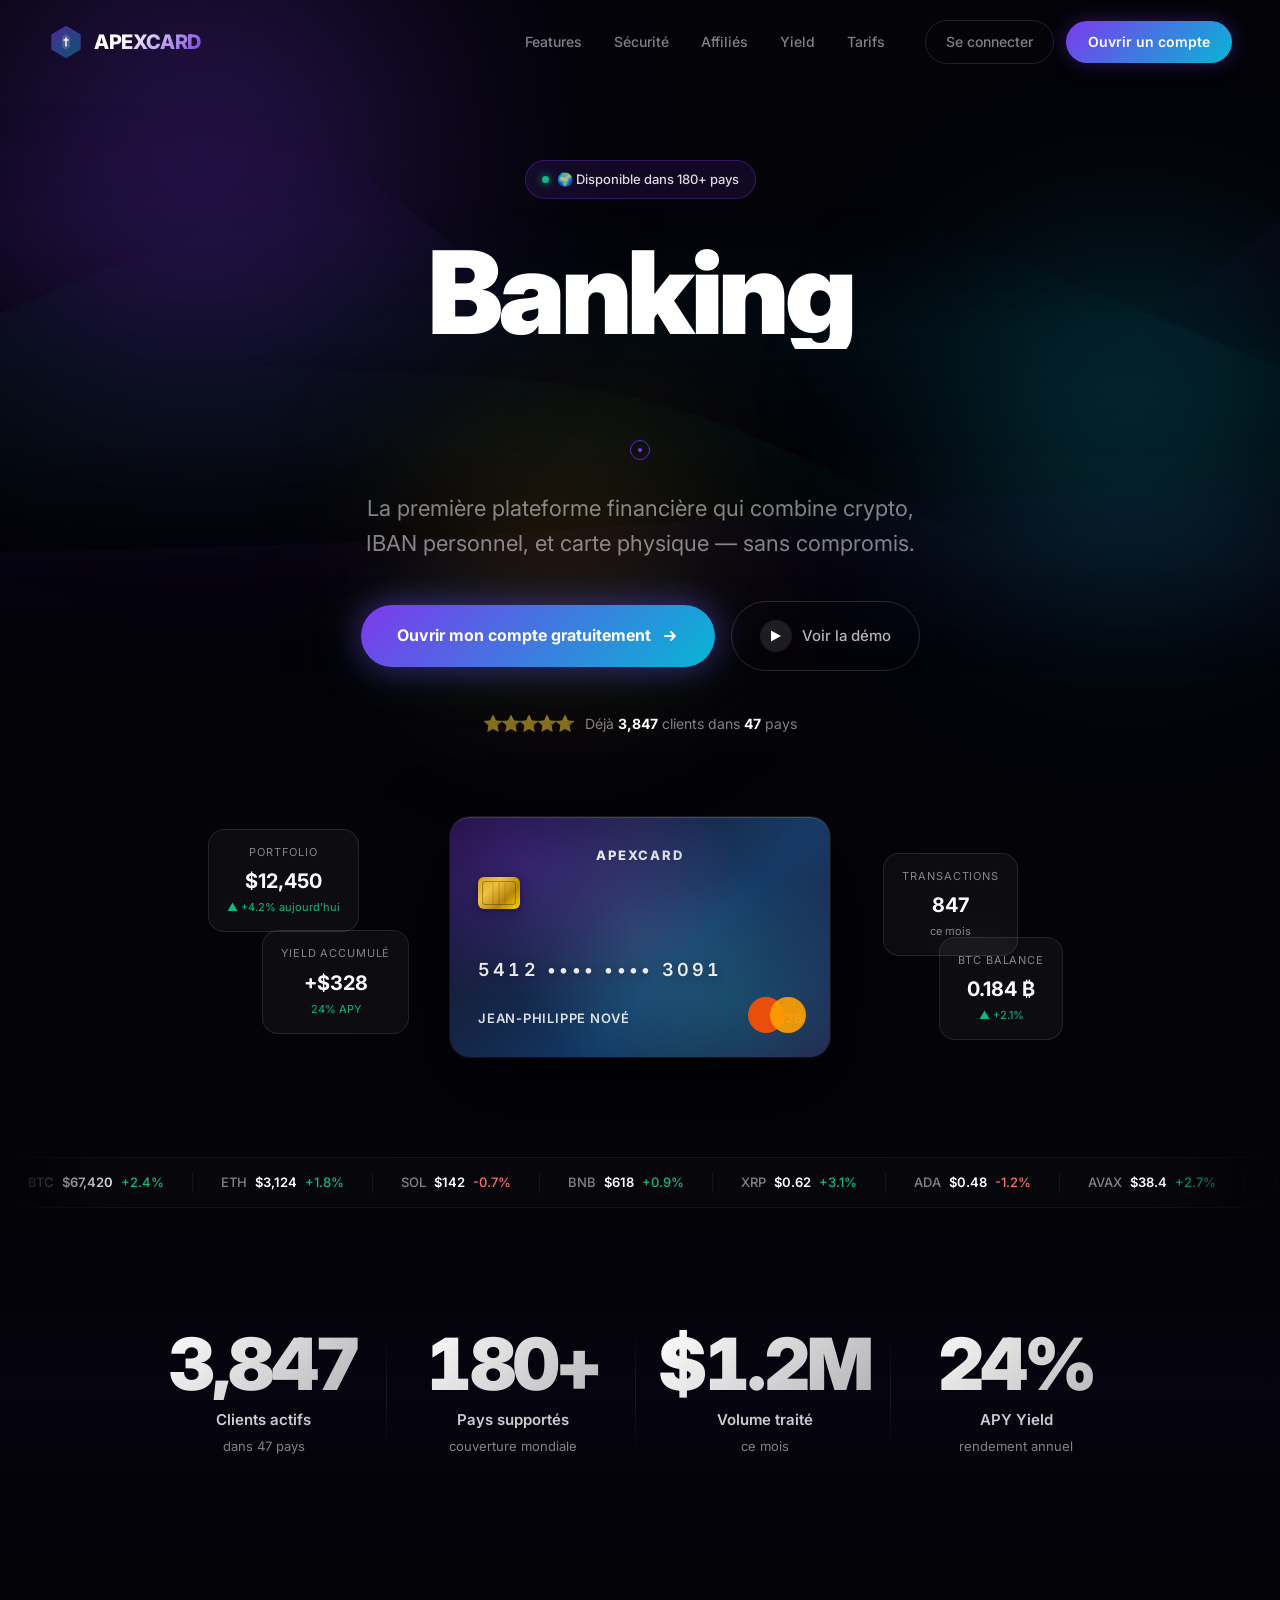
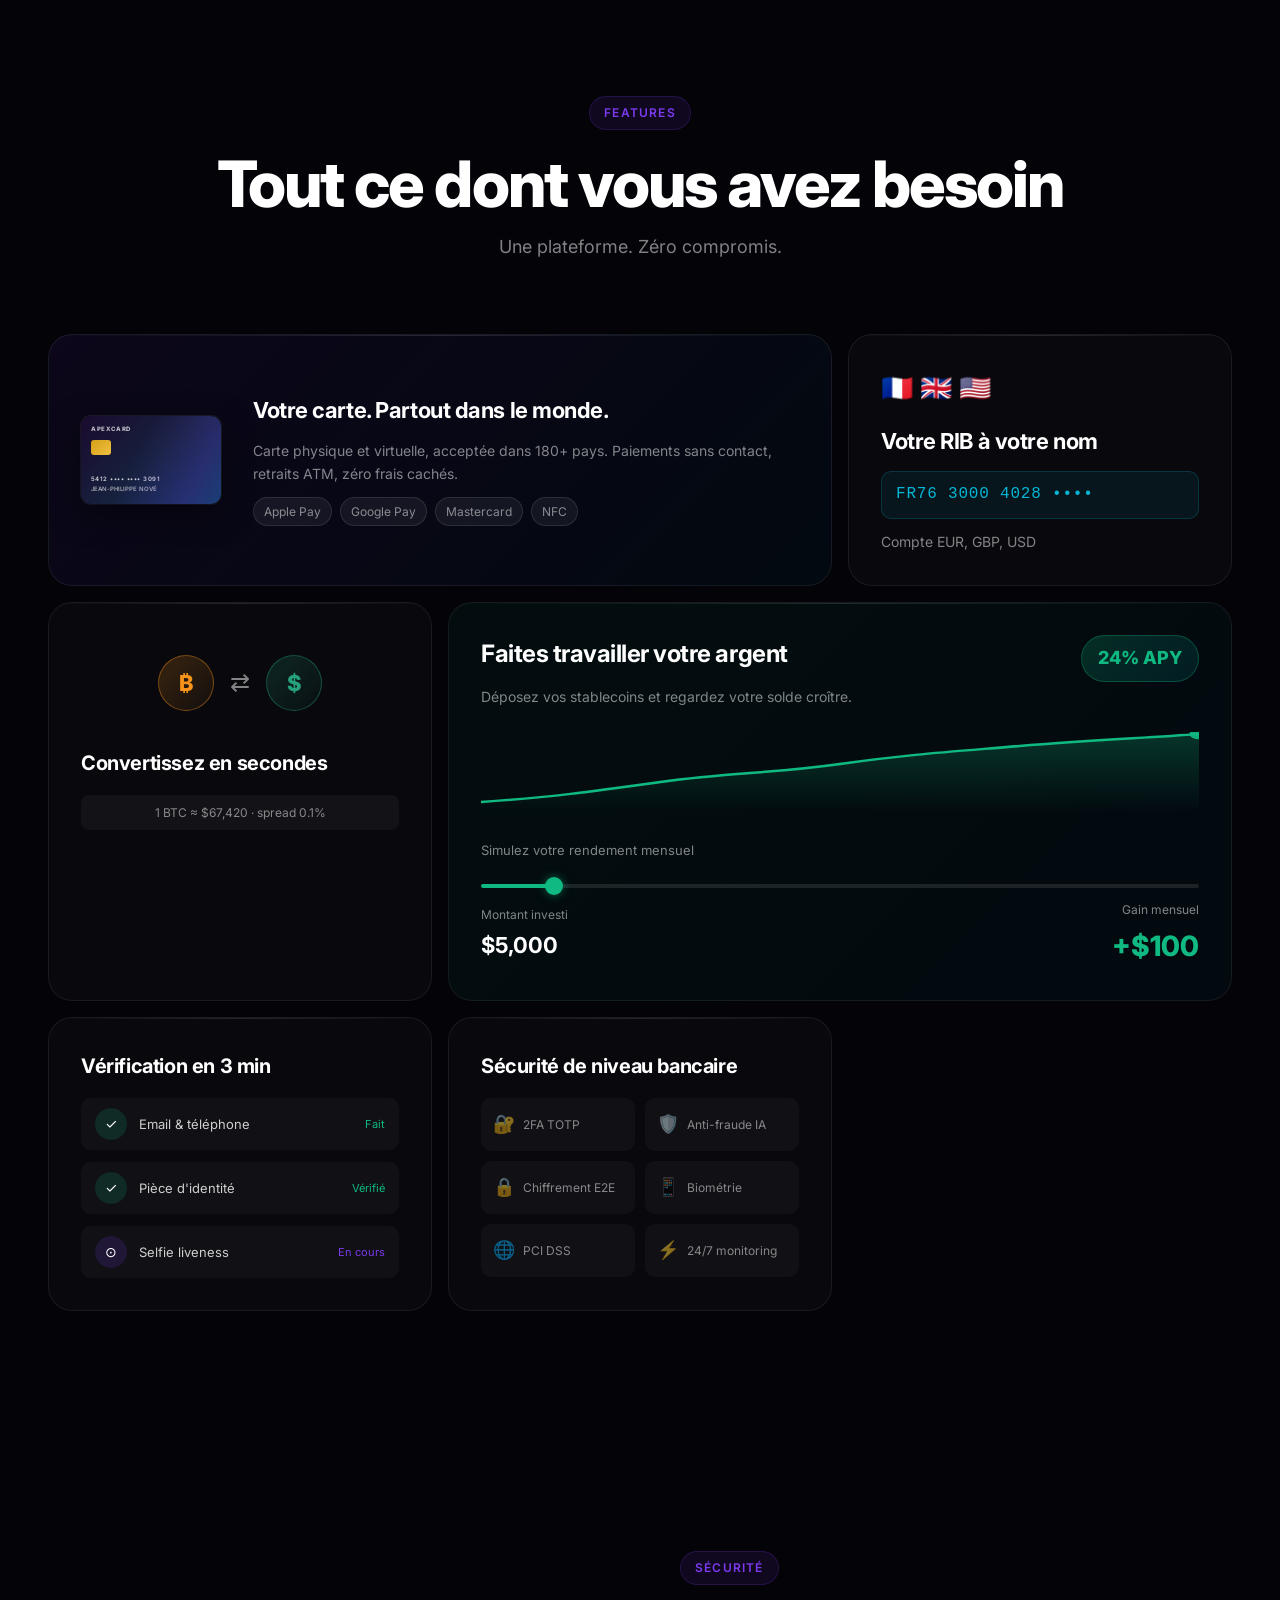
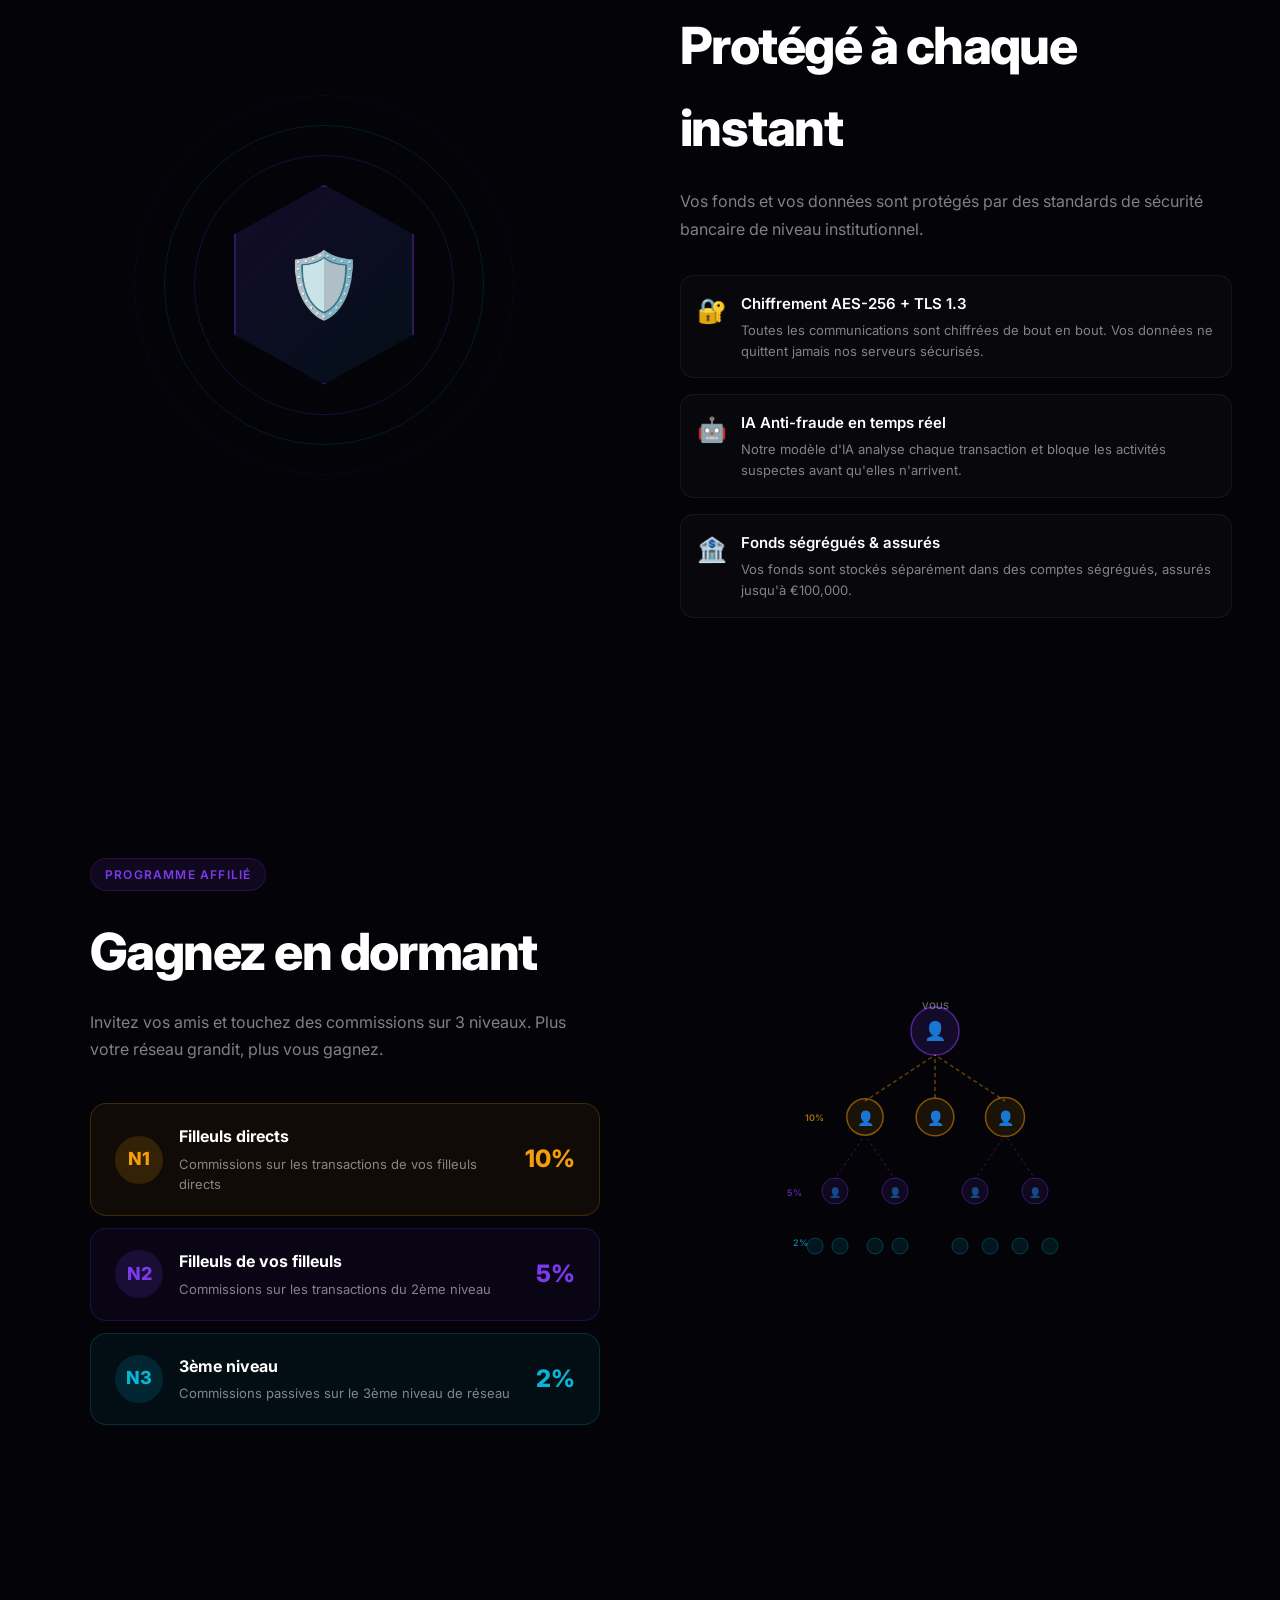
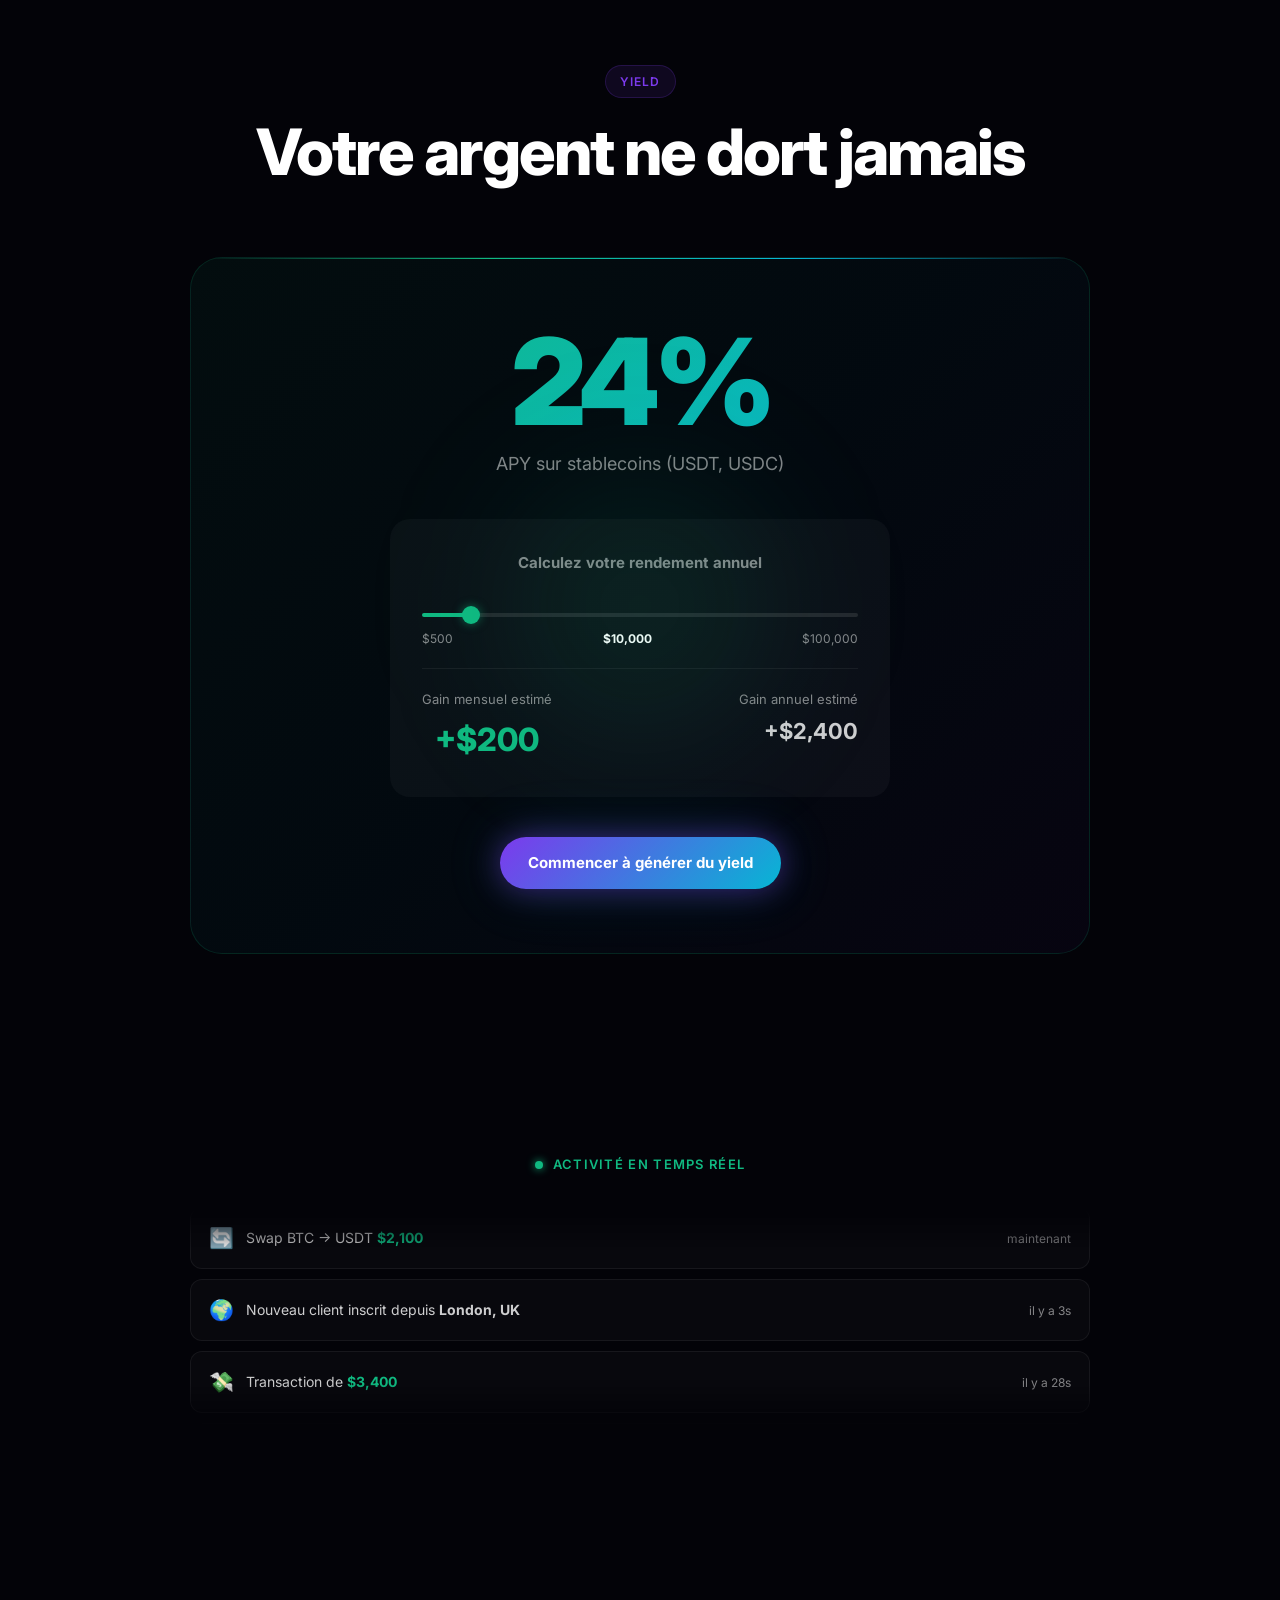
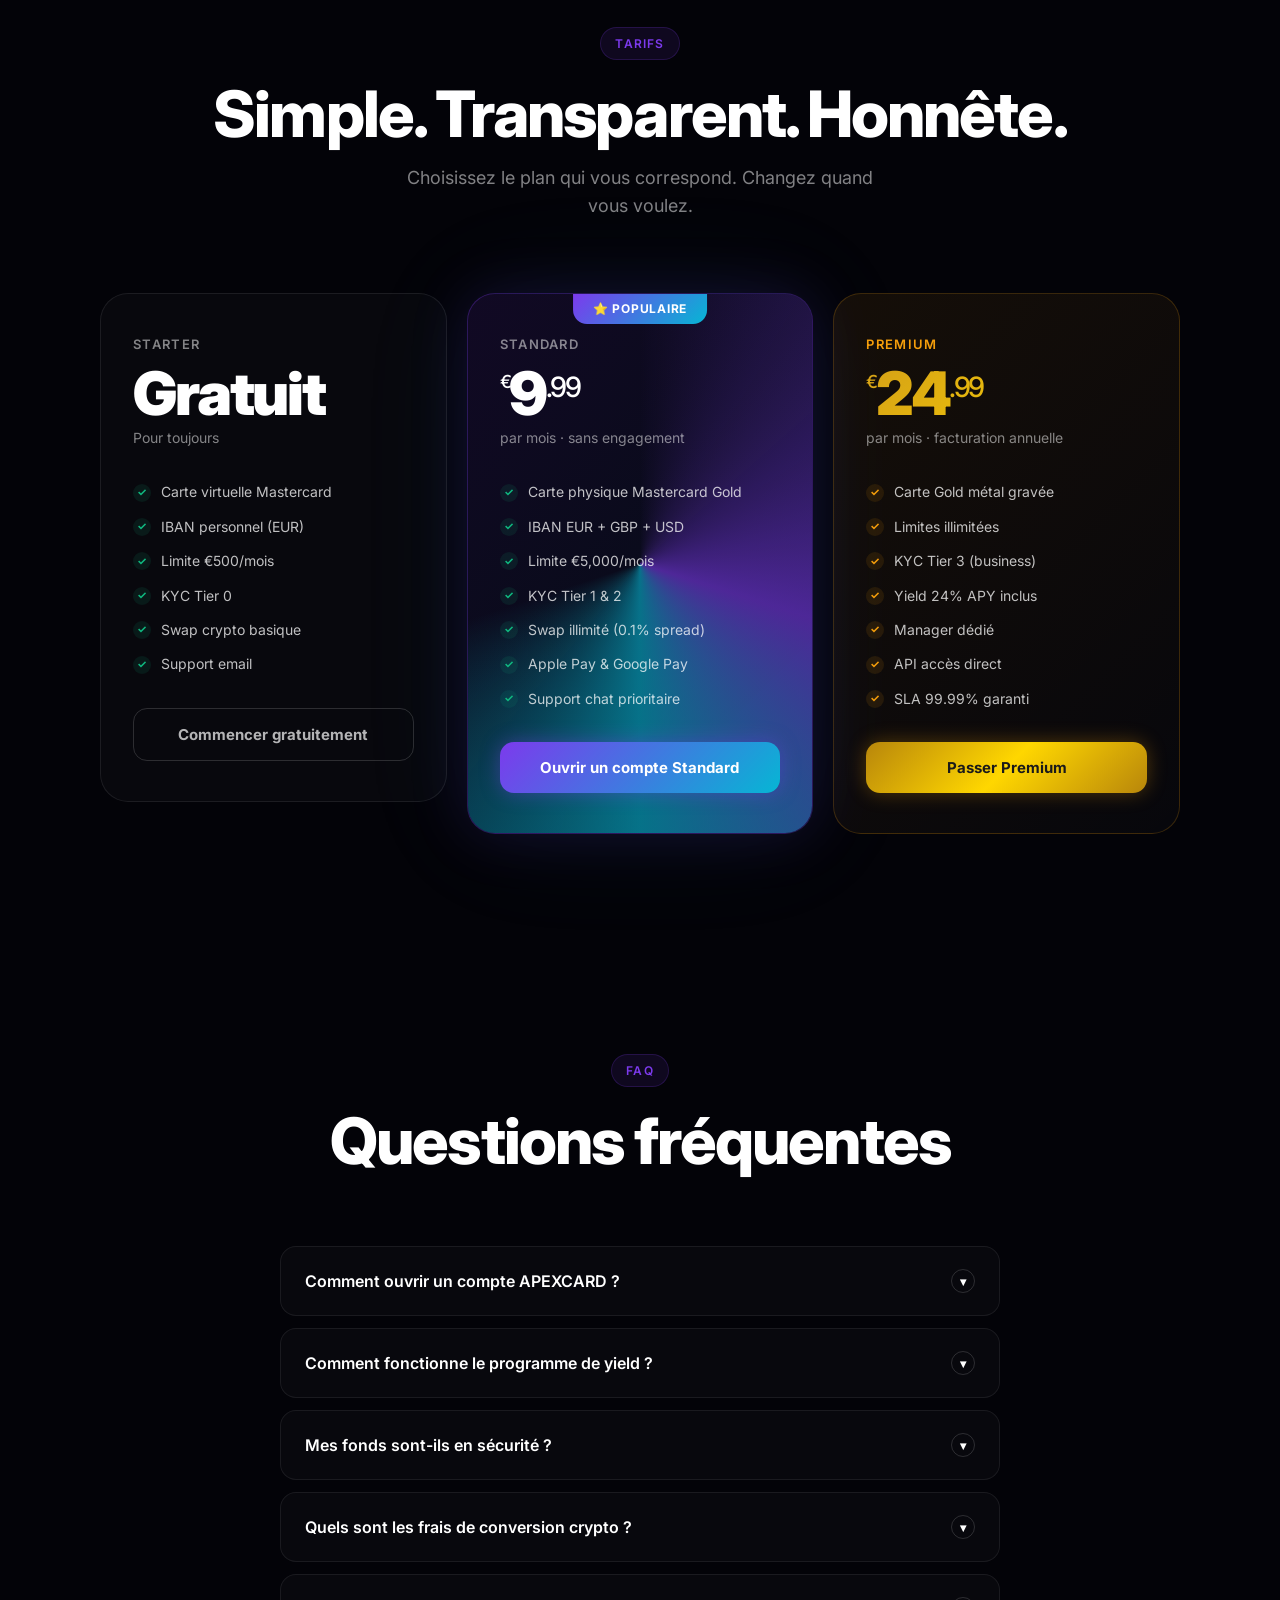
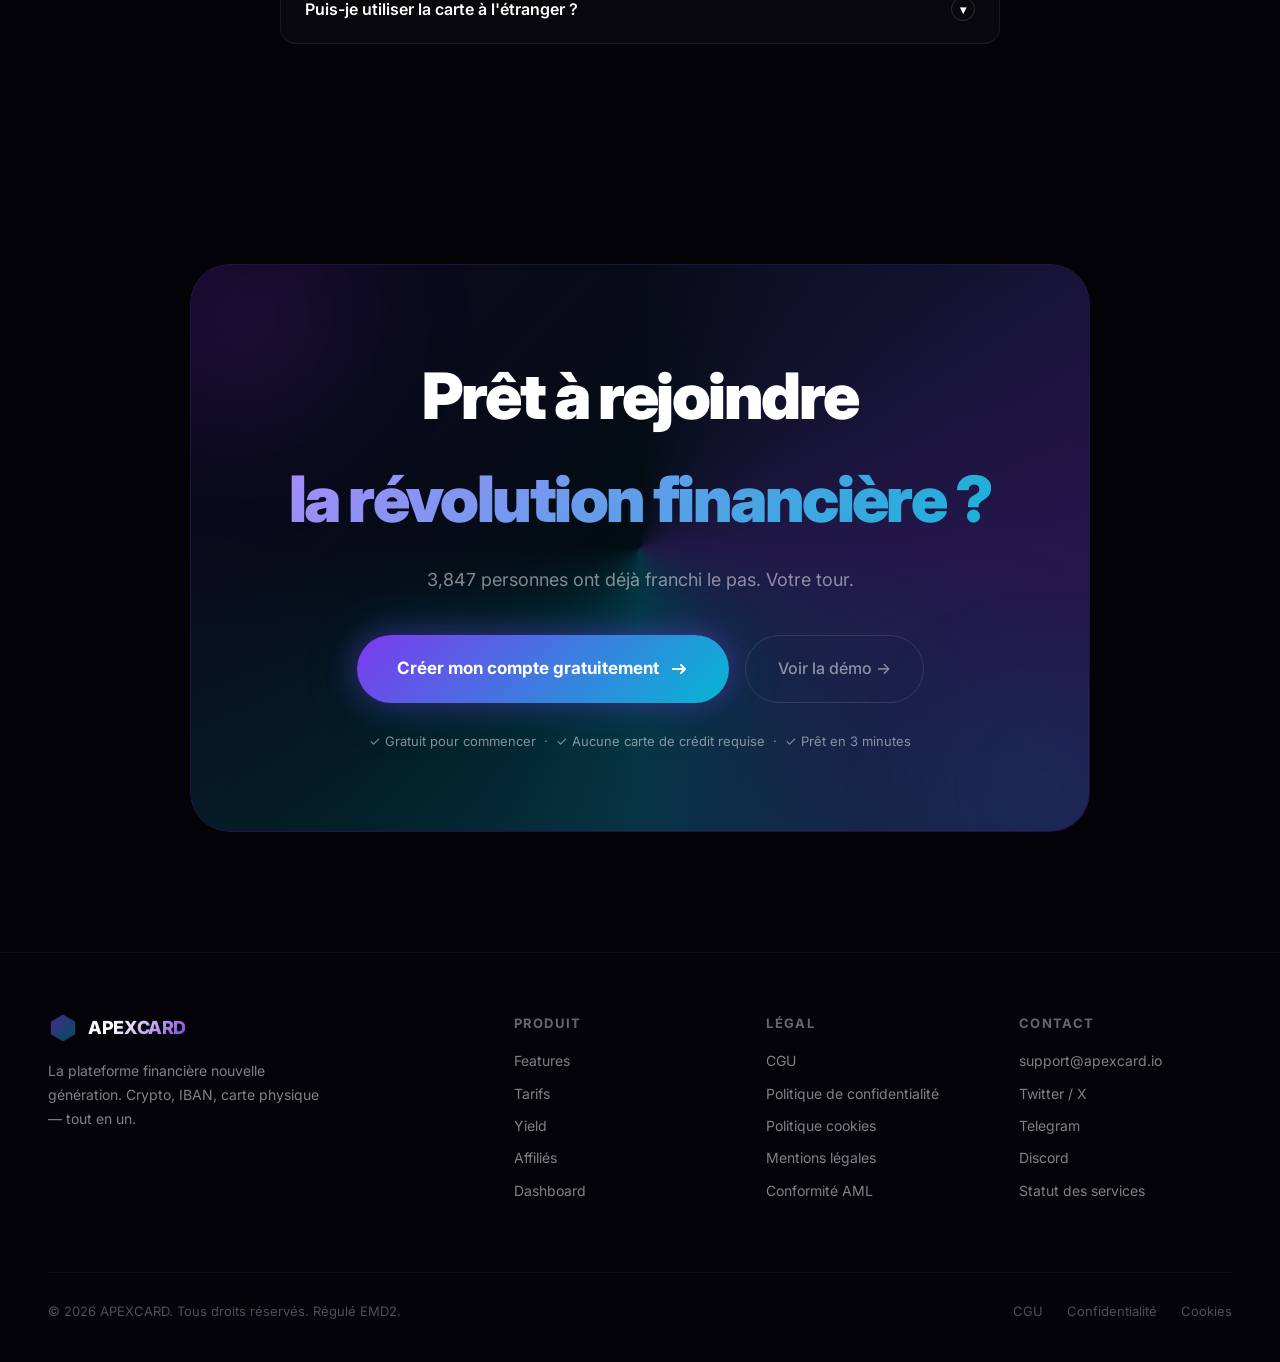
==== commit 13f11eb8: "feat: next-level landing page v2 - jaw-drop design - Magnetic cursor with LERP interpolation - Auror" ====
--- a/index.html
+++ b/index.html
@@ -4,982 +4,1399 @@
 <meta charset="UTF-8">
 <meta name="viewport" content="width=device-width, initial-scale=1.0">
 <title>APEXCARD — Banking without borders</title>
-<link href="https://fonts.googleapis.com/css2?family=Space+Grotesk:wght@300;400;500;600;700;800&display=swap" rel="stylesheet">
+<meta name="description" content="La première plateforme financière qui combine crypto, IBAN personnel, et carte physique — sans compromis.">
+<link rel="preconnect" href="https://fonts.googleapis.com">
+<link rel="preconnect" href="https://fonts.gstatic.com" crossorigin>
+<link href="https://fonts.googleapis.com/css2?family=Inter:wght@300;400;500;600;700;800;900&display=swap" rel="stylesheet">
 <style>
+/* ═══════════════════════════════════════════
+   RESET & BASE
+═══════════════════════════════════════════ */
 *, *::before, *::after { box-sizing: border-box; margin: 0; padding: 0; }
-
 :root {
-  --bg: #030308;
   --violet: #7C3AED;
-  --violet-light: #A78BFA;
   --cyan: #06B6D4;
   --gold: #F59E0B;
-  --green: #10B981;
-  --red: #EF4444;
-  --surface: rgba(255,255,255,0.04);
+  --emerald: #10B981;
+  --bg: #030308;
+  --surface: rgba(255,255,255,0.03);
   --border: rgba(255,255,255,0.08);
-  --text: #F8FAFC;
-  --muted: rgba(248,250,252,0.5);
-}
-
-html { scroll-behavior: smooth; }
+  --text: #ffffff;
+  --text-muted: rgba(255,255,255,0.5);
+  --scroll: 0;
+}
+html { scroll-behavior: smooth; cursor: none; }
 body {
+  font-family: 'Inter', -apple-system, sans-serif;
   background: var(--bg);
-  font-family: 'Space Grotesk', system-ui, sans-serif;
   color: var(--text);
   overflow-x: hidden;
   line-height: 1.6;
 }
-
-/* SCROLLBAR */
-::-webkit-scrollbar { width: 6px; }
-::-webkit-scrollbar-track { background: var(--bg); }
-::-webkit-scrollbar-thumb { background: var(--violet); border-radius: 3px; }
-
-/* ═══════════════════════════════════════════════════
+a { text-decoration: none; color: inherit; }
+button { font-family: inherit; }
+
+/* ═══════════════════════════════════════════
+   CUSTOM CURSOR
+═══════════════════════════════════════════ */
+#cursor {
+  width: 20px; height: 20px;
+  border: 1.5px solid rgba(124,58,237,0.9);
+  border-radius: 50%;
+  position: fixed;
+  pointer-events: none;
+  z-index: 9999;
+  transition: width 0.25s ease, height 0.25s ease, background 0.25s ease, border-color 0.25s ease, opacity 0.25s ease;
+  transform: translate(-50%, -50%);
+  mix-blend-mode: difference;
+  will-change: transform;
+}
+#cursor-dot {
+  width: 4px; height: 4px;
+  background: rgba(124,58,237,1);
+  border-radius: 50%;
+  position: fixed;
+  pointer-events: none;
+  z-index: 10000;
+  transform: translate(-50%, -50%);
+  transition: opacity 0.2s;
+  will-change: transform;
+}
+#cursor.hovering {
+  width: 52px; height: 52px;
+  background: rgba(124,58,237,0.12);
+  border-color: var(--violet);
+  mix-blend-mode: normal;
+}
+#cursor.clicking {
+  width: 14px; height: 14px;
+  background: rgba(124,58,237,0.5);
+}
+
+/* ═══════════════════════════════════════════
+   CANVAS LAYERS
+═══════════════════════════════════════════ */
+canvas#aurora {
+  position: fixed; inset: 0;
+  z-index: 0; opacity: 0.18;
+  pointer-events: none; width: 100%; height: 100%;
+}
+canvas#noise {
+  position: fixed; inset: 0;
+  z-index: 1; opacity: 0.035;
+  pointer-events: none; width: 100%; height: 100%;
+}
+canvas#flowfield {
+  position: fixed; inset: 0;
+  z-index: 2; opacity: 0.55;
+  pointer-events: none; width: 100%; height: 100%;
+}
+
+/* ═══════════════════════════════════════════
+   SVG BLOBS
+═══════════════════════════════════════════ */
+.blobs {
+  position: fixed; inset: 0;
+  z-index: 3; pointer-events: none; overflow: hidden;
+}
+.blob {
+  position: absolute;
+  border-radius: 50%;
+  filter: blur(90px);
+  will-change: transform;
+}
+.blob-1 {
+  width: 700px; height: 700px;
+  background: radial-gradient(ellipse, rgba(124,58,237,0.35), transparent 70%);
+  top: -200px; left: -150px;
+  animation: blobFloat1 20s ease-in-out infinite;
+}
+.blob-2 {
+  width: 500px; height: 500px;
+  background: radial-gradient(ellipse, rgba(6,182,212,0.3), transparent 70%);
+  top: 20%; right: -100px;
+  animation: blobFloat2 25s ease-in-out infinite;
+}
+.blob-3 {
+  width: 350px; height: 350px;
+  background: radial-gradient(ellipse, rgba(245,158,11,0.25), transparent 70%);
+  bottom: 20%; left: 30%;
+  animation: blobFloat3 18s ease-in-out infinite;
+}
+@keyframes blobFloat1 {
+  0%,100% { transform: translate(0,0) scale(1); }
+  33% { transform: translate(60px,40px) scale(1.05); }
+  66% { transform: translate(-30px,60px) scale(0.95); }
+}
+@keyframes blobFloat2 {
+  0%,100% { transform: translate(0,0) scale(1); }
+  40% { transform: translate(-50px,30px) scale(1.08); }
+  70% { transform: translate(30px,-40px) scale(0.92); }
+}
+@keyframes blobFloat3 {
+  0%,100% { transform: translate(0,0) scale(1) rotate(0deg); }
+  50% { transform: translate(40px,-30px) scale(1.1) rotate(10deg); }
+}
+
+/* ═══════════════════════════════════════════
+   GRID OVERLAY
+═══════════════════════════════════════════ */
+.grid-overlay {
+  position: fixed; inset: 0; z-index: 4; pointer-events: none;
+  background-image:
+    linear-gradient(rgba(124,58,237,0.04) 1px, transparent 1px),
+    linear-gradient(90deg, rgba(124,58,237,0.04) 1px, transparent 1px);
+  background-size: 80px 80px;
+  transform: perspective(600px) rotateX(12deg);
+  transform-origin: center top;
+  mask-image: linear-gradient(to bottom, transparent 0%, rgba(0,0,0,0.15) 15%, rgba(0,0,0,0.15) 75%, transparent 100%);
+  -webkit-mask-image: linear-gradient(to bottom, transparent 0%, rgba(0,0,0,0.15) 15%, rgba(0,0,0,0.15) 75%, transparent 100%);
+}
+
+/* ═══════════════════════════════════════════
+   MAIN CONTENT Z-INDEX
+═══════════════════════════════════════════ */
+.page-content { position: relative; z-index: 10; }
+
+/* ═══════════════════════════════════════════
    NAVBAR
-═══════════════════════════════════════════════════ */
+═══════════════════════════════════════════ */
 .navbar {
-  position: fixed; top: 0; left: 0; right: 0; z-index: 1000;
-  padding: 20px 40px;
-  display: flex; align-items: center; justify-content: space-between;
-  transition: all 0.3s ease;
+  position: fixed; top: 0; left: 0; right: 0; z-index: 100;
+  padding: 20px 48px;
+  transition: all 0.4s cubic-bezier(0.16,1,0.3,1);
 }
 .navbar.scrolled {
-  padding: 14px 40px;
   background: rgba(3,3,8,0.85);
-  backdrop-filter: blur(20px);
-  border-bottom: 1px solid var(--border);
+  backdrop-filter: blur(24px) saturate(180%);
+  -webkit-backdrop-filter: blur(24px) saturate(180%);
+  border-bottom: 1px solid rgba(255,255,255,0.06);
+  padding: 14px 48px;
+}
+.nav-inner {
+  max-width: 1280px; margin: 0 auto;
+  display: flex; align-items: center; gap: 40px;
 }
 .nav-logo {
   display: flex; align-items: center; gap: 10px;
-  text-decoration: none;
-}
-.nav-logo-hex {
+  font-size: 20px; font-weight: 800; letter-spacing: -0.02em;
+  flex-shrink: 0;
+}
+.nav-logo-icon {
   width: 36px; height: 36px;
-  background: linear-gradient(135deg, var(--violet), var(--cyan));
-  clip-path: polygon(50% 0%, 93% 25%, 93% 75%, 50% 100%, 7% 75%, 7% 25%);
-  display: flex; align-items: center; justify-content: center;
-  font-size: 16px; font-weight: 800;
-  color: white;
-  flex-shrink: 0;
 }
 .nav-logo-text {
-  font-size: 18px; font-weight: 700; letter-spacing: 0.5px;
-  background: linear-gradient(90deg, #fff 0%, var(--violet-light) 50%, var(--cyan) 100%);
+  background: linear-gradient(135deg, #fff 30%, rgba(124,58,237,0.9) 100%);
   -webkit-background-clip: text; -webkit-text-fill-color: transparent;
+  background-clip: text;
 }
 .nav-links {
   display: flex; align-items: center; gap: 32px;
-  list-style: none;
+  margin-left: auto;
 }
 .nav-links a {
-  color: var(--muted); text-decoration: none; font-size: 14px; font-weight: 500;
+  font-size: 14px; font-weight: 500;
+  color: var(--text-muted);
   transition: color 0.2s;
-}
-.nav-links a:hover { color: var(--text); }
-.nav-ctas {
-  display: flex; align-items: center; gap: 12px;
+  position: relative;
+}
+.nav-links a::after {
+  content: ''; position: absolute;
+  bottom: -2px; left: 0; right: 0;
+  height: 1px;
+  background: linear-gradient(90deg, var(--violet), var(--cyan));
+  transform: scaleX(0); transform-origin: left;
+  transition: transform 0.3s cubic-bezier(0.16,1,0.3,1);
+}
+.nav-links a:hover { color: #fff; }
+.nav-links a:hover::after { transform: scaleX(1); }
+.nav-cta {
+  display: flex; align-items: center; gap: 12px; flex-shrink: 0;
 }
 .btn-ghost {
-  padding: 9px 20px; border-radius: 50px;
-  background: transparent; color: var(--text);
-  border: 1px solid var(--border);
-  font-family: inherit; font-size: 14px; font-weight: 500;
-  cursor: pointer; text-decoration: none;
+  padding: 10px 20px;
+  border: 1px solid rgba(255,255,255,0.12);
+  border-radius: 100px;
+  font-size: 14px; font-weight: 500;
+  color: var(--text-muted);
   transition: all 0.2s;
-  display: inline-flex; align-items: center;
-}
-.btn-ghost:hover { border-color: rgba(255,255,255,0.25); background: var(--surface); }
-.btn-primary {
-  padding: 9px 22px; border-radius: 50px;
-  background: linear-gradient(135deg, var(--violet) 0%, var(--cyan) 100%);
-  color: white; border: none;
-  font-family: inherit; font-size: 14px; font-weight: 600;
-  cursor: pointer; text-decoration: none;
-  transition: all 0.2s;
-  display: inline-flex; align-items: center;
-  box-shadow: 0 0 20px rgba(124,58,237,0.4);
-}
-.btn-primary:hover {
+  cursor: none;
+}
+.btn-ghost:hover {
+  border-color: rgba(255,255,255,0.25);
+  color: #fff;
+  background: rgba(255,255,255,0.04);
+}
+.btn-gradient {
+  padding: 10px 22px;
+  background: linear-gradient(135deg, var(--violet), var(--cyan));
+  border-radius: 100px;
+  font-size: 14px; font-weight: 600; color: #fff;
+  border: none; cursor: none;
+  position: relative; overflow: hidden;
+  transition: transform 0.3s, box-shadow 0.3s;
+  box-shadow: 0 0 20px rgba(124,58,237,0.35);
+}
+.btn-gradient:hover {
   transform: translateY(-1px);
-  box-shadow: 0 0 30px rgba(124,58,237,0.6);
-}
-
-/* HAMBURGER */
+  box-shadow: 0 0 35px rgba(124,58,237,0.55), 0 0 60px rgba(6,182,212,0.2);
+}
+.btn-gradient::after {
+  content: '';
+  position: absolute; inset: 0;
+  background: linear-gradient(105deg, transparent 40%, rgba(255,255,255,0.25) 50%, transparent 60%);
+  transform: translateX(-100%);
+  animation: shimmer 2.5s infinite;
+}
 .hamburger {
-  display: none; flex-direction: column; gap: 5px;
-  cursor: pointer; padding: 4px; background: none; border: none;
+  display: none;
+  flex-direction: column; gap: 5px;
+  background: none; border: none; cursor: none;
+  padding: 8px;
 }
 .hamburger span {
-  width: 24px; height: 2px; background: var(--text);
-  border-radius: 2px; transition: all 0.3s;
-}
-.hamburger.active span:nth-child(1) { transform: rotate(45deg) translate(5px,5px); }
-.hamburger.active span:nth-child(2) { opacity: 0; }
-.hamburger.active span:nth-child(3) { transform: rotate(-45deg) translate(5px,-5px); }
-
+  display: block; width: 24px; height: 2px;
+  background: rgba(255,255,255,0.7);
+  border-radius: 2px;
+  transition: all 0.3s cubic-bezier(0.16,1,0.3,1);
+}
 .mobile-menu {
-  display: none; position: fixed; top: 0; right: -100%; width: 280px; height: 100vh;
-  background: rgba(10,10,20,0.98); backdrop-filter: blur(20px);
-  border-left: 1px solid var(--border);
-  z-index: 999; padding: 80px 30px 30px;
+  display: none;
+  position: fixed; inset: 0; top: 70px;
+  background: rgba(3,3,8,0.97);
+  backdrop-filter: blur(30px);
+  z-index: 99; padding: 40px 24px;
   flex-direction: column; gap: 20px;
-  transition: right 0.35s cubic-bezier(.4,0,.2,1);
-}
-.mobile-menu.open { right: 0; }
+  opacity: 0; pointer-events: none;
+  transition: opacity 0.3s;
+}
+.mobile-menu.open { opacity: 1; pointer-events: all; display: flex; }
 .mobile-menu a {
-  color: var(--text); text-decoration: none; font-size: 18px; font-weight: 500;
-  padding: 12px 0; border-bottom: 1px solid var(--border);
-  display: block;
-}
-.mobile-menu .mob-ctas { display: flex; flex-direction: column; gap: 10px; margin-top: 20px; }
-
-/* ═══════════════════════════════════════════════════
-   ORBS / HERO BACKGROUND
-═══════════════════════════════════════════════════ */
-.orbs {
-  position: absolute; inset: 0; z-index: 0; overflow: hidden; pointer-events: none;
-}
-.orb {
-  position: absolute; border-radius: 50%; filter: blur(150px);
-  animation: orbDrift 20s infinite ease-in-out alternate;
-}
-.orb-1 { width: 700px; height: 700px; background: radial-gradient(circle, rgba(124,58,237,0.6), transparent 70%); top: -300px; left: -200px; animation-duration: 18s; }
-.orb-2 { width: 600px; height: 600px; background: radial-gradient(circle, rgba(6,182,212,0.5), transparent 70%); top: 10%; right: -150px; animation-duration: 22s; animation-delay: -6s; }
-.orb-3 { width: 500px; height: 500px; background: radial-gradient(circle, rgba(79,70,229,0.4), transparent 70%); bottom: -100px; left: 25%; animation-duration: 25s; animation-delay: -10s; }
-.orb-4 { width: 400px; height: 400px; background: radial-gradient(circle, rgba(16,185,129,0.35), transparent 70%); bottom: 20%; left: -100px; animation-duration: 30s; animation-delay: -4s; }
-.orb-5 { width: 350px; height: 350px; background: radial-gradient(circle, rgba(245,158,11,0.3), transparent 70%); top: 35%; left: 45%; animation-duration: 28s; animation-delay: -14s; }
-.orb-6 { width: 550px; height: 550px; background: radial-gradient(circle, rgba(124,58,237,0.35), transparent 70%); bottom: -200px; right: -100px; animation-duration: 20s; animation-delay: -8s; }
-
-@keyframes orbDrift {
-  0%   { transform: translate(0, 0) scale(1); }
-  33%  { transform: translate(60px, -50px) scale(1.08); }
-  66%  { transform: translate(-40px, 70px) scale(0.93); }
-  100% { transform: translate(30px, 20px) scale(1.05); }
-}
-
-/* Noise overlay */
-.noise {
-  position: absolute; inset: 0; z-index: 1; opacity: 0.03; pointer-events: none;
-  background-image: url("data:image/svg+xml,%3Csvg viewBox='0 0 256 256' xmlns='http://www.w3.org/2000/svg'%3E%3Cfilter id='noise'%3E%3CfeTurbulence type='fractalNoise' baseFrequency='0.9' numOctaves='4' stitchTiles='stitch'/%3E%3C/filter%3E%3Crect width='100%25' height='100%25' filter='url(%23noise)'/%3E%3C/svg%3E");
-  background-size: 200px 200px;
-}
-
-/* Perspective grid */
-.grid-bg {
-  position: absolute; inset: 0; z-index: 1; pointer-events: none;
-  opacity: 0.06;
-  background-image:
-    linear-gradient(rgba(124,58,237,0.5) 1px, transparent 1px),
-    linear-gradient(90deg, rgba(124,58,237,0.5) 1px, transparent 1px);
-  background-size: 60px 60px;
-  transform: perspective(500px) rotateX(20deg) scale(1.5);
-  transform-origin: 50% 0;
-  mask-image: linear-gradient(to bottom, transparent 0%, rgba(0,0,0,0.8) 30%, rgba(0,0,0,0.2) 70%, transparent 100%);
-}
-
-#heroCanvas {
-  position: absolute; inset: 0; z-index: 2; pointer-events: none;
-}
-
-/* ═══════════════════════════════════════════════════
+  font-size: 28px; font-weight: 700;
+  color: rgba(255,255,255,0.7);
+  padding: 12px 0;
+  border-bottom: 1px solid rgba(255,255,255,0.06);
+  transition: color 0.2s;
+}
+.mobile-menu a:hover { color: #fff; }
+
+/* ═══════════════════════════════════════════
    HERO SECTION
-═══════════════════════════════════════════════════ */
+═══════════════════════════════════════════ */
 .hero {
-  position: relative; min-height: 100vh;
-  display: flex; align-items: center;
-  padding: 120px 40px 80px;
-  overflow: hidden;
-}
-.hero-content {
-  position: relative; z-index: 10;
-  max-width: 680px;
+  min-height: 100vh;
+  padding: 160px 48px 100px;
+  display: flex; flex-direction: column;
+  align-items: center; text-align: center;
+  position: relative; overflow: hidden;
+  max-width: 1400px; margin: 0 auto;
 }
 .hero-badge {
   display: inline-flex; align-items: center; gap: 8px;
-  padding: 8px 18px; border-radius: 50px;
-  background: rgba(124,58,237,0.15);
-  border: 1px solid rgba(124,58,237,0.4);
-  font-size: 13px; font-weight: 500; color: var(--violet-light);
+  padding: 8px 16px;
+  background: rgba(124,58,237,0.12);
+  border: 1px solid rgba(124,58,237,0.3);
+  border-radius: 100px;
+  font-size: 13px; font-weight: 500;
+  color: rgba(255,255,255,0.85);
+  margin-bottom: 40px;
+  animation: badgePulse 3s ease-in-out infinite;
+  position: relative; overflow: hidden;
+}
+.hero-badge::after {
+  content: '';
+  position: absolute; inset: 0;
+  background: linear-gradient(105deg, transparent 30%, rgba(124,58,237,0.3) 50%, transparent 70%);
+  transform: translateX(-100%);
+  animation: shimmer 3s infinite;
+}
+.badge-dot {
+  width: 7px; height: 7px;
+  background: var(--emerald);
+  border-radius: 50%;
+  animation: dotPulse 2s ease-in-out infinite;
+  box-shadow: 0 0 8px var(--emerald);
+}
+@keyframes dotPulse {
+  0%,100% { opacity: 1; transform: scale(1); }
+  50% { opacity: 0.6; transform: scale(0.85); }
+}
+@keyframes badgePulse {
+  0%,100% { box-shadow: 0 0 0 0 rgba(124,58,237,0); }
+  50% { box-shadow: 0 0 20px rgba(124,58,237,0.2); }
+}
+
+/* HERO TITLE */
+.hero-title {
+  font-size: clamp(60px, 9vw, 128px);
+  font-weight: 900;
+  line-height: 0.92;
+  letter-spacing: -0.04em;
   margin-bottom: 32px;
-  animation: badgePulse 3s ease-in-out infinite;
-}
-.badge-dot {
-  width: 8px; height: 8px; border-radius: 50%;
-  background: var(--green);
-  box-shadow: 0 0 8px var(--green);
-  animation: dotPulse 2s ease-in-out infinite;
-}
-@keyframes dotPulse {
-  0%, 100% { opacity: 1; transform: scale(1); }
-  50% { opacity: 0.6; transform: scale(0.8); }
-}
-@keyframes badgePulse {
-  0%, 100% { box-shadow: 0 0 0 0 rgba(124,58,237,0); }
-  50% { box-shadow: 0 0 0 6px rgba(124,58,237,0.05); }
-}
-
-.hero h1 {
-  font-size: clamp(64px, 8vw, 115px);
+  overflow: hidden;
+}
+.title-line { display: block; overflow: hidden; padding-bottom: 4px; }
+.char {
+  display: inline-block;
+  transform: translateY(80px);
+  opacity: 0;
+  filter: blur(6px);
+  will-change: transform, opacity, filter;
+}
+.char.space { display: inline-block; width: 0.28em; }
+.char.visible {
+  transform: translateY(0) !important;
+  opacity: 1 !important;
+  filter: blur(0) !important;
+  transition: transform 0.9s cubic-bezier(0.16,1,0.3,1),
+              opacity 0.9s cubic-bezier(0.16,1,0.3,1),
+              filter 0.9s cubic-bezier(0.16,1,0.3,1);
+}
+
+.gradient-text {
+  background: linear-gradient(135deg, #a78bfa 0%, var(--cyan) 45%, var(--gold) 100%);
+  -webkit-background-clip: text; -webkit-text-fill-color: transparent;
+  background-clip: text;
+  background-size: 250% 250%;
+  animation: gradientShift 5s ease infinite;
+}
+@keyframes gradientShift {
+  0%,100% { background-position: 0% 50%; }
+  50% { background-position: 100% 50%; }
+}
+
+.hero-sub {
+  font-size: clamp(17px, 2vw, 22px);
+  color: var(--text-muted);
+  max-width: 560px;
+  margin: 0 auto 40px;
+  font-weight: 400;
+  line-height: 1.6;
+  opacity: 0;
+  transform: translateY(20px);
+  animation: fadeUp 0.8s cubic-bezier(0.16,1,0.3,1) 1.2s forwards;
+}
+@keyframes fadeUp {
+  to { opacity: 1; transform: translateY(0); }
+}
+
+.hero-cta {
+  display: flex; align-items: center; gap: 16px;
+  margin-bottom: 40px; flex-wrap: wrap; justify-content: center;
+  opacity: 0; transform: translateY(20px);
+  animation: fadeUp 0.8s cubic-bezier(0.16,1,0.3,1) 1.4s forwards;
+}
+.btn-primary {
+  position: relative;
+  display: inline-flex; align-items: center; gap: 10px;
+  padding: 18px 36px;
+  background: linear-gradient(135deg, var(--violet), var(--cyan));
+  border-radius: 100px;
+  font-size: 16px; font-weight: 700; color: #fff;
+  border: none; cursor: none;
+  overflow: hidden;
+  transition: transform 0.3s cubic-bezier(0.16,1,0.3,1), box-shadow 0.3s;
+  box-shadow:
+    0 0 30px rgba(124,58,237,0.45),
+    0 0 60px rgba(6,182,212,0.2),
+    0 8px 32px rgba(0,0,0,0.3);
+}
+.btn-primary:hover {
+  transform: translateY(-3px);
+  box-shadow:
+    0 0 50px rgba(124,58,237,0.65),
+    0 0 100px rgba(6,182,212,0.3),
+    0 12px 48px rgba(0,0,0,0.4);
+}
+.btn-shimmer {
+  position: absolute; inset: 0;
+  background: linear-gradient(105deg, transparent 35%, rgba(255,255,255,0.28) 50%, transparent 65%);
+  transform: translateX(-100%);
+  animation: shimmer 2.5s infinite;
+}
+@keyframes shimmer { to { transform: translateX(250%); } }
+
+.btn-ghost-pill {
+  display: inline-flex; align-items: center; gap: 10px;
+  padding: 18px 28px;
+  border: 1px solid rgba(255,255,255,0.15);
+  border-radius: 100px;
+  font-size: 15px; font-weight: 500;
+  color: rgba(255,255,255,0.7);
+  transition: all 0.3s;
+  cursor: none;
+}
+.btn-ghost-pill:hover {
+  background: rgba(255,255,255,0.04);
+  border-color: rgba(255,255,255,0.25);
+  color: #fff;
+  transform: translateY(-2px);
+}
+.play-icon {
+  width: 32px; height: 32px;
+  background: rgba(255,255,255,0.1);
+  border-radius: 50%;
+  display: flex; align-items: center; justify-content: center;
+  flex-shrink: 0;
+}
+
+.social-proof {
+  display: flex; align-items: center; gap: 12px;
+  font-size: 14px; color: var(--text-muted);
+  opacity: 0; transform: translateY(10px);
+  animation: fadeUp 0.8s cubic-bezier(0.16,1,0.3,1) 1.6s forwards;
+}
+.social-proof strong { color: #fff; }
+.stars { letter-spacing: -2px; font-size: 16px; }
+
+/* HERO VISUAL */
+.hero-visual {
+  position: relative;
+  margin-top: 80px;
+  width: 100%;
+  max-width: 900px;
+  opacity: 0;
+  animation: fadeUp 1s cubic-bezier(0.16,1,0.3,1) 0.8s forwards;
+}
+
+/* 3D CARD */
+.card-3d-wrapper {
+  perspective: 1000px;
+  width: 380px; height: 240px;
+  margin: 0 auto;
+  position: relative; z-index: 2;
+}
+.card-3d {
+  width: 100%; height: 100%;
+  transform-style: preserve-3d;
+  border-radius: 20px;
+  transition: transform 0.1s ease;
+  cursor: none;
+  will-change: transform;
+}
+.card-face {
+  width: 100%; height: 100%;
+  background: linear-gradient(135deg,
+    #1a0a2e 0%, #16213e 30%, #0f3460 60%, #1a1a2e 100%);
+  border-radius: 20px;
+  padding: 28px;
+  position: relative; overflow: hidden;
+  box-shadow:
+    0 30px 80px rgba(0,0,0,0.6),
+    0 0 0 1px rgba(255,255,255,0.1),
+    inset 0 1px 0 rgba(255,255,255,0.15);
+}
+.card-face::before {
+  content: '';
+  position: absolute; inset: 0;
+  background:
+    radial-gradient(ellipse at 20% 20%, rgba(124,58,237,0.3) 0%, transparent 50%),
+    radial-gradient(ellipse at 80% 80%, rgba(6,182,212,0.2) 0%, transparent 50%);
+  border-radius: inherit;
+}
+.card-logo {
+  font-size: 13px; font-weight: 800;
+  letter-spacing: 0.15em;
+  background: linear-gradient(135deg, #fff, rgba(255,255,255,0.7));
+  -webkit-background-clip: text; -webkit-text-fill-color: transparent;
+  background-clip: text;
+  position: relative; z-index: 1;
+}
+.card-chip {
+  position: absolute; top: 60px; left: 28px;
+  width: 42px; height: 32px;
+  background: linear-gradient(135deg, #d4a017, #f0c040, #b8860b, #ffd700);
+  border-radius: 6px;
+  z-index: 1;
+  box-shadow: 0 2px 8px rgba(0,0,0,0.4);
+}
+.card-chip::before {
+  content: '';
+  position: absolute; inset: 4px;
+  border: 1px solid rgba(0,0,0,0.3);
+  border-radius: 3px;
+}
+.card-chip::after {
+  content: '';
+  position: absolute;
+  left: 50%; top: 50%; transform: translate(-50%, -50%);
+  width: 1px; height: 70%;
+  background: rgba(0,0,0,0.2);
+  box-shadow: -6px 0 rgba(0,0,0,0.15), 6px 0 rgba(0,0,0,0.15);
+}
+.card-number {
+  position: absolute; bottom: 72px; left: 28px;
+  font-size: 18px; font-weight: 600;
+  letter-spacing: 0.18em; color: rgba(255,255,255,0.9);
+  z-index: 1; font-variant-numeric: tabular-nums;
+  text-shadow: 0 2px 8px rgba(0,0,0,0.4);
+}
+.card-bottom {
+  position: absolute; bottom: 28px; left: 28px; right: 28px;
+  display: flex; justify-content: space-between; align-items: flex-end;
+  z-index: 1;
+}
+.card-holder {
+  font-size: 13px; font-weight: 600;
+  color: rgba(255,255,255,0.85);
+  text-transform: uppercase; letter-spacing: 0.06em;
+}
+.card-exp {
+  font-size: 13px; color: rgba(255,255,255,0.6);
+  font-weight: 500;
+}
+.holo-overlay {
+  position: absolute; inset: 0; border-radius: inherit;
+  background: linear-gradient(115deg,
+    transparent 10%,
+    rgba(255,255,255,0.03) 25%,
+    rgba(124,58,237,0.12) 35%,
+    rgba(6,182,212,0.1) 45%,
+    rgba(245,158,11,0.08) 55%,
+    rgba(16,185,129,0.06) 65%,
+    rgba(255,255,255,0.03) 75%,
+    transparent 90%
+  );
+  background-size: 300% 300%;
+  animation: holoShift 4s ease-in-out infinite alternate;
+  z-index: 2; pointer-events: none;
+}
+@keyframes holoShift {
+  0% { background-position: 0% 0%; opacity: 0.6; }
+  100% { background-position: 100% 100%; opacity: 1; }
+}
+.card-spotlight {
+  position: absolute; inset: 0; border-radius: inherit;
+  background: radial-gradient(circle at var(--mx,50%) var(--my,50%), rgba(255,255,255,0.08) 0%, transparent 60%);
+  z-index: 3; pointer-events: none;
+}
+.card-network {
+  position: absolute; bottom: 24px; right: 24px; z-index: 3;
+}
+.card-network .circle-1,
+.card-network .circle-2 {
+  width: 36px; height: 36px;
+  border-radius: 50%;
+  position: absolute;
+}
+.card-network .circle-1 {
+  background: rgba(255,80,0,0.9);
+  left: 0;
+}
+.card-network .circle-2 {
+  background: rgba(255,160,0,0.9);
+  left: 22px;
+}
+.card-network-wrap {
+  width: 58px; height: 36px; position: relative;
+}
+
+/* FLOATING STATS */
+.hero-dashboard-preview {
+  position: absolute;
+  width: 100%; height: 100%;
+  top: 0; left: 0;
+  pointer-events: none;
+}
+.float-stat {
+  position: absolute;
+  background: rgba(255,255,255,0.04);
+  backdrop-filter: blur(20px);
+  -webkit-backdrop-filter: blur(20px);
+  border: 1px solid rgba(255,255,255,0.1);
+  border-radius: 16px;
+  padding: 14px 18px;
+  font-size: 13px;
+  white-space: nowrap;
+  animation: floatStat 6s ease-in-out infinite;
+}
+.float-stat-label { color: var(--text-muted); margin-bottom: 4px; font-size: 11px; text-transform: uppercase; letter-spacing: 0.08em; }
+.float-stat-value { font-size: 20px; font-weight: 700; }
+.float-stat-change { font-size: 11px; margin-top: 2px; }
+.float-stat-change.pos { color: var(--emerald); }
+.float-stat-change.neg { color: #f87171; }
+.fs-1 { top: 5%; left: 2%; animation-delay: 0s; }
+.fs-2 { top: 50%; right: 3%; animation-delay: 1.5s; }
+.fs-3 { bottom: 10%; left: 8%; animation-delay: 0.8s; }
+.fs-4 { top: 15%; right: 8%; animation-delay: 2.2s; }
+@keyframes floatStat {
+  0%,100% { transform: translateY(0px); }
+  50% { transform: translateY(-12px); }
+}
+
+/* ═══════════════════════════════════════════
+   TICKER
+═══════════════════════════════════════════ */
+.ticker-section {
+  border-top: 1px solid rgba(255,255,255,0.05);
+  border-bottom: 1px solid rgba(255,255,255,0.05);
+  background: rgba(255,255,255,0.015);
+  overflow: hidden;
+  padding: 14px 0;
+  position: relative; z-index: 10;
+  mask-image: linear-gradient(90deg, transparent, black 10%, black 90%, transparent);
+  -webkit-mask-image: linear-gradient(90deg, transparent, black 10%, black 90%, transparent);
+}
+.ticker-track { display: flex; }
+.ticker-items {
+  display: flex; align-items: center; gap: 0;
+  animation: tickerRoll 30s linear infinite;
+  white-space: nowrap;
+  flex-shrink: 0;
+}
+.ticker-item {
+  display: inline-flex; align-items: center; gap: 8px;
+  padding: 0 28px;
+  font-size: 13px; font-weight: 500;
+  border-right: 1px solid rgba(255,255,255,0.06);
+}
+.ticker-name { color: rgba(255,255,255,0.5); }
+.ticker-price { color: #fff; font-weight: 600; }
+.ticker-change.pos { color: var(--emerald); }
+.ticker-change.neg { color: #f87171; }
+@keyframes tickerRoll { from { transform: translateX(0); } to { transform: translateX(-50%); } }
+
+/* ═══════════════════════════════════════════
+   SECTION SHARED
+═══════════════════════════════════════════ */
+section { padding: 120px 48px; position: relative; z-index: 10; }
+.container { max-width: 1280px; margin: 0 auto; }
+.section-header { text-align: center; margin-bottom: 72px; }
+.section-tag {
+  display: inline-block;
+  font-size: 12px; font-weight: 600;
+  letter-spacing: 0.1em; text-transform: uppercase;
+  color: var(--violet);
+  background: rgba(124,58,237,0.1);
+  border: 1px solid rgba(124,58,237,0.2);
+  padding: 6px 14px; border-radius: 100px;
+  margin-bottom: 20px;
+}
+.section-header h2 {
+  font-size: clamp(36px, 5vw, 64px);
   font-weight: 800;
+  letter-spacing: -0.03em;
+  line-height: 1.05;
+  margin-bottom: 16px;
+}
+.section-header p {
+  font-size: 18px; color: var(--text-muted);
+  max-width: 500px; margin: 0 auto;
+}
+
+/* ═══════════════════════════════════════════
+   STATS SECTION
+═══════════════════════════════════════════ */
+.stats-section {
+  padding: 80px 48px;
+  background: linear-gradient(180deg, transparent, rgba(124,58,237,0.03), transparent);
+}
+.stats-grid {
+  max-width: 1000px; margin: 0 auto;
+  display: grid; grid-template-columns: repeat(4,1fr); gap: 2px;
+}
+.stat-item {
+  text-align: center; padding: 40px 20px;
+  position: relative;
+}
+.stat-item::after {
+  content: '';
+  position: absolute; right: 0; top: 20%; bottom: 20%;
+  width: 1px;
+  background: linear-gradient(to bottom, transparent, rgba(255,255,255,0.08), transparent);
+}
+.stat-item:last-child::after { display: none; }
+.stat-value {
+  font-size: clamp(44px, 6vw, 72px);
+  font-weight: 900;
+  letter-spacing: -0.04em;
+  background: linear-gradient(135deg, #fff 0%, rgba(255,255,255,0.7) 100%);
+  -webkit-background-clip: text; -webkit-text-fill-color: transparent;
+  background-clip: text;
   line-height: 1;
-  letter-spacing: -3px;
-  margin-bottom: 24px;
-}
-.hero h1 .line1 { display: block; color: #fff; }
-.hero h1 .line2 {
-  display: block;
-  background: linear-gradient(90deg, var(--violet) 0%, var(--cyan) 50%, var(--gold) 100%);
-  background-size: 200% 100%;
-  -webkit-background-clip: text; -webkit-text-fill-color: transparent;
-  animation: shimmerText 4s ease-in-out infinite;
-}
-@keyframes shimmerText {
-  0%, 100% { background-position: 0% 50%; }
-  50% { background-position: 100% 50%; }
-}
-
-.hero-sub {
-  font-size: 18px; font-weight: 400; color: var(--muted);
-  margin-bottom: 40px; max-width: 520px; line-height: 1.7;
-}
-.hero-ctas {
-  display: flex; flex-wrap: wrap; gap: 14px; align-items: center;
-  margin-bottom: 36px;
-}
-.btn-hero-primary {
-  padding: 16px 32px; border-radius: 50px;
-  background: linear-gradient(135deg, var(--violet), var(--cyan));
-  color: white; border: none;
-  font-family: inherit; font-size: 16px; font-weight: 600;
-  cursor: pointer; text-decoration: none;
-  display: inline-flex; align-items: center; gap: 8px;
-  box-shadow: 0 0 40px rgba(124,58,237,0.5), 0 8px 30px rgba(0,0,0,0.4);
-  transition: all 0.3s;
-}
-.btn-hero-primary:hover {
-  transform: translateY(-2px);
-  box-shadow: 0 0 60px rgba(124,58,237,0.7), 0 12px 40px rgba(0,0,0,0.5);
-}
-.btn-hero-ghost {
-  padding: 16px 32px; border-radius: 50px;
-  background: transparent; color: var(--text);
-  border: 1px solid rgba(255,255,255,0.2);
-  font-family: inherit; font-size: 16px; font-weight: 500;
-  cursor: pointer; text-decoration: none;
-  display: inline-flex; align-items: center; gap: 8px;
-  transition: all 0.2s;
-}
-.btn-hero-ghost:hover { background: var(--surface); border-color: rgba(255,255,255,0.35); }
-
-.hero-proof {
-  display: flex; align-items: center; gap: 10px;
-  font-size: 14px; color: var(--muted);
-}
-.hero-proof .stars { color: var(--gold); font-size: 15px; }
-
-/* HERO VISUAL (right side) */
-.hero-visual {
-  position: absolute; right: -20px; top: 50%; transform: translateY(-50%);
-  width: 520px; z-index: 10;
-}
-@media (max-width: 1100px) { .hero-visual { display: none; } }
-
-/* Dashboard glass */
-.dashboard-glass {
-  background: rgba(255,255,255,0.03);
-  border: 1px solid rgba(255,255,255,0.1);
-  border-radius: 20px;
-  padding: 24px;
-  backdrop-filter: blur(20px);
-  position: relative;
-}
-.dash-header {
-  display: flex; justify-content: space-between; align-items: center;
-  margin-bottom: 20px;
-}
-.dash-title { font-size: 13px; color: var(--muted); font-weight: 500; }
-.dash-balance { font-size: 28px; font-weight: 700; }
-.dash-badge { font-size: 11px; padding: 4px 10px; border-radius: 20px; background: rgba(16,185,129,0.15); color: var(--green); border: 1px solid rgba(16,185,129,0.3); }
-.dash-chart { height: 80px; display: flex; align-items: flex-end; gap: 4px; margin-bottom: 16px; }
-.dash-bar {
-  flex: 1; border-radius: 4px 4px 0 0;
-  background: linear-gradient(to top, var(--violet), rgba(124,58,237,0.3));
-  animation: barGrow 2s ease-out both;
-}
-@keyframes barGrow { from { transform: scaleY(0); transform-origin: bottom; } to { transform: scaleY(1); } }
-.dash-bar:nth-child(1) { height: 40%; animation-delay: 0.1s; }
-.dash-bar:nth-child(2) { height: 55%; animation-delay: 0.15s; }
-.dash-bar:nth-child(3) { height: 35%; animation-delay: 0.2s; }
-.dash-bar:nth-child(4) { height: 70%; animation-delay: 0.25s; }
-.dash-bar:nth-child(5) { height: 45%; animation-delay: 0.3s; }
-.dash-bar:nth-child(6) { height: 80%; animation-delay: 0.35s; }
-.dash-bar:nth-child(7) { height: 60%; animation-delay: 0.4s; background: linear-gradient(to top, var(--cyan), rgba(6,182,212,0.3)); }
-.dash-stats-row { display: grid; grid-template-columns: 1fr 1fr; gap: 12px; }
-.dash-stat { background: var(--surface); border-radius: 12px; padding: 12px; border: 1px solid var(--border); }
-.dash-stat-label { font-size: 11px; color: var(--muted); margin-bottom: 4px; }
-.dash-stat-value { font-size: 16px; font-weight: 700; }
-
-/* Floating card */
-.floating-card {
-  width: 340px; height: 200px;
-  border-radius: 20px;
-  background: linear-gradient(135deg, #1a0a3e 0%, #0a2a3e 50%, #1a1a0a 100%);
-  position: absolute; top: -100px; right: 30px;
-  padding: 24px 28px;
-  box-shadow: 0 30px 80px rgba(0,0,0,0.6), 0 0 40px rgba(124,58,237,0.3);
-  animation: floatCard 6s ease-in-out infinite;
-  overflow: hidden;
-  border: 1px solid rgba(255,255,255,0.12);
-}
-@keyframes floatCard {
-  0%, 100% { transform: translateY(0) rotate(-4deg); }
-  50% { transform: translateY(-18px) rotate(-2deg); }
-}
-/* Holographic shimmer */
-.card-hologram {
-  position: absolute; inset: 0; border-radius: 20px;
-  background: linear-gradient(105deg,
-    transparent 20%,
-    rgba(255,255,255,0.05) 30%,
-    rgba(124,58,237,0.08) 40%,
-    rgba(6,182,212,0.06) 50%,
-    rgba(245,158,11,0.06) 60%,
-    rgba(255,255,255,0.04) 70%,
-    transparent 80%
-  );
-  animation: hologram 4s ease-in-out infinite;
-}
-@keyframes hologram {
-  0%, 100% { background-position: -100% 0; opacity: 0.5; }
-  50% { background-position: 200% 0; opacity: 1; }
-}
-.card-chip {
-  width: 36px; height: 28px; border-radius: 6px;
-  background: linear-gradient(135deg, #d4a847, #f0c060, #b8860b);
-  margin-bottom: 16px;
-  box-shadow: inset 0 1px 2px rgba(255,255,255,0.3);
-}
-.card-number {
-  font-size: 13px; letter-spacing: 3px; color: rgba(255,255,255,0.7);
-  margin-bottom: 14px; font-family: monospace;
-}
-.card-bottom {
-  display: flex; justify-content: space-between; align-items: flex-end;
-}
-.card-name { font-size: 13px; font-weight: 600; letter-spacing: 1px; color: rgba(255,255,255,0.9); }
-.card-expiry { font-size: 11px; color: rgba(255,255,255,0.5); }
-.card-brand {
-  position: absolute; bottom: 20px; right: 24px;
-  font-size: 12px; font-weight: 700;
-  background: linear-gradient(90deg, var(--gold), #fff);
-  -webkit-background-clip: text; -webkit-text-fill-color: transparent;
-  letter-spacing: 1px;
-}
-.card-glow {
-  position: absolute; inset: -2px; border-radius: 22px;
-  background: linear-gradient(135deg, var(--violet), var(--cyan), var(--gold));
-  z-index: -1; opacity: 0.5;
-  filter: blur(8px);
-}
-
-/* ═══════════════════════════════════════════════════
-   TICKER
-═══════════════════════════════════════════════════ */
-.ticker {
-  background: rgba(255,255,255,0.02);
-  border-top: 1px solid var(--border);
-  border-bottom: 1px solid var(--border);
-  padding: 14px 0; overflow: hidden;
-  position: relative;
-}
-.ticker::before, .ticker::after {
-  content: ''; position: absolute; top: 0; bottom: 0; width: 80px; z-index: 2;
-}
-.ticker::before { left: 0; background: linear-gradient(to right, var(--bg), transparent); }
-.ticker::after { right: 0; background: linear-gradient(to left, var(--bg), transparent); }
-.ticker-track {
-  display: flex; gap: 0;
-  animation: tickerScroll 30s linear infinite;
-  width: max-content;
-}
-.ticker-track:hover { animation-play-state: paused; }
-@keyframes tickerScroll {
-  from { transform: translateX(0); }
-  to { transform: translateX(-50%); }
-}
-.ticker-item {
-  display: flex; align-items: center; gap: 8px;
-  padding: 0 28px; white-space: nowrap;
-  font-size: 13px; font-weight: 500;
-}
-.ticker-symbol { color: var(--text); font-weight: 700; }
-.ticker-price { color: var(--muted); }
-.ticker-change.up { color: var(--green); }
-.ticker-change.down { color: var(--red); }
-.ticker-dot { width: 4px; height: 4px; border-radius: 50%; background: var(--border); }
-
-/* ═══════════════════════════════════════════════════
-   STATS
-═══════════════════════════════════════════════════ */
-.stats {
-  padding: 80px 40px;
-  position: relative;
-}
-.stats-grid {
-  max-width: 1100px; margin: 0 auto;
-  display: grid; grid-template-columns: repeat(4, 1fr);
-  gap: 0;
-  border: 1px solid var(--border);
-  border-radius: 20px;
-  overflow: hidden;
-  background: var(--surface);
-  backdrop-filter: blur(10px);
-}
-.stat-item {
-  padding: 48px 36px;
-  text-align: center;
-  border-right: 1px solid var(--border);
-  position: relative;
-}
-.stat-item:last-child { border-right: none; }
-.stat-item::before {
-  content: ''; position: absolute;
-  top: 0; left: 50%; transform: translateX(-50%);
-  width: 60%; height: 1px;
-  background: linear-gradient(90deg, transparent, var(--violet), transparent);
-  opacity: 0;
-  transition: opacity 0.5s;
-}
-.stat-item.visible::before { opacity: 1; }
-.stat-number {
-  font-size: clamp(36px, 4vw, 56px);
-  font-weight: 800; line-height: 1;
   margin-bottom: 8px;
-  background: linear-gradient(135deg, #fff 30%, var(--violet-light));
-  -webkit-background-clip: text; -webkit-text-fill-color: transparent;
-}
-.stat-label { font-size: 15px; font-weight: 600; color: var(--text); margin-bottom: 4px; }
-.stat-sub { font-size: 12px; color: var(--muted); }
-
-/* ═══════════════════════════════════════════════════
-   SECTION HEADERS
-═══════════════════════════════════════════════════ */
-.section-tag {
-  display: inline-flex; align-items: center; gap: 6px;
-  font-size: 12px; font-weight: 600; letter-spacing: 1.5px; text-transform: uppercase;
-  color: var(--violet-light);
-  margin-bottom: 16px;
-}
-.section-title {
-  font-size: clamp(32px, 4vw, 52px);
-  font-weight: 800; line-height: 1.1; letter-spacing: -1.5px;
-  margin-bottom: 16px;
-}
-.section-title.gradient {
-  background: linear-gradient(135deg, #fff 30%, var(--violet-light) 70%, var(--cyan) 100%);
-  -webkit-background-clip: text; -webkit-text-fill-color: transparent;
-}
-.section-sub {
-  font-size: 18px; color: var(--muted); font-weight: 400;
-}
-
-/* ═══════════════════════════════════════════════════
-   FEATURES BENTO
-═══════════════════════════════════════════════════ */
-.features {
-  padding: 80px 40px;
-  max-width: 1200px; margin: 0 auto;
-}
-.features-header { text-align: center; margin-bottom: 60px; }
-
+  font-variant-numeric: tabular-nums;
+}
+.stat-label {
+  font-size: 15px; font-weight: 600;
+  color: rgba(255,255,255,0.8);
+  margin-bottom: 4px;
+}
+.stat-sub {
+  font-size: 13px; color: var(--text-muted);
+}
+
+/* ═══════════════════════════════════════════
+   BENTO GRID (FEATURES)
+═══════════════════════════════════════════ */
 .bento-grid {
   display: grid;
   grid-template-columns: repeat(3, 1fr);
-  grid-template-rows: auto auto;
+  grid-auto-rows: auto;
   gap: 16px;
-}
+  max-width: 1200px; margin: 0 auto;
+}
+
+@property --border-angle {
+  syntax: '<angle>';
+  initial-value: 0deg;
+  inherits: false;
+}
+@keyframes border-rotate { to { --border-angle: 360deg; } }
+
 .bento-card {
-  background: var(--surface);
-  border: 1px solid var(--border);
-  border-radius: 20px;
-  padding: 28px;
+  background: rgba(255,255,255,0.025);
+  border: 1px solid rgba(255,255,255,0.07);
+  border-radius: 24px;
+  padding: 32px;
   position: relative; overflow: hidden;
-  transition: transform 0.3s, box-shadow 0.3s, border-color 0.3s;
-  cursor: default;
+  transition: transform 0.4s cubic-bezier(0.16,1,0.3,1),
+              box-shadow 0.4s;
+  cursor: none;
+  min-height: 200px;
 }
 .bento-card::before {
+  content: '';
+  position: absolute; inset: -1px;
+  border-radius: 25px;
+  background: conic-gradient(from var(--border-angle, 0deg),
+    transparent 0%, transparent 70%,
+    rgba(124,58,237,0.6) 80%,
+    rgba(6,182,212,0.6) 90%,
+    transparent 100%
+  );
+  z-index: 0; opacity: 0;
+  transition: opacity 0.4s;
+}
+.bento-card:hover::before {
+  opacity: 1;
+  animation: border-rotate 4s linear infinite;
+}
+.bento-card:hover {
+  transform: translateY(-6px);
+  box-shadow: 0 24px 64px rgba(0,0,0,0.4), 0 0 30px rgba(124,58,237,0.15);
+}
+.bento-card > * { position: relative; z-index: 1; }
+.bento-card::after {
+  content: '';
+  position: absolute; top: 0; left: 0; right: 0; height: 1px;
+  background: linear-gradient(90deg, transparent, rgba(255,255,255,0.12), transparent);
+  z-index: 1;
+}
+
+.bento-wide { grid-column: span 2; }
+.bento-tall { grid-row: span 2; }
+
+/* CARD FEATURE */
+.card-feature {
+  display: flex; gap: 32px; align-items: center;
+  background: linear-gradient(135deg, rgba(124,58,237,0.08), rgba(6,182,212,0.04));
+}
+.mini-card {
+  width: 140px; height: 88px; flex-shrink: 0;
+  background: linear-gradient(135deg, #1a0a2e, #16213e, #0f3460);
+  border-radius: 10px;
+  padding: 12px;
+  position: relative; overflow: hidden;
+  box-shadow: 0 10px 30px rgba(0,0,0,0.5), 0 0 0 1px rgba(255,255,255,0.08);
+}
+.mini-card::after {
+  content: 'APEXCARD';
+  position: absolute; top: 8px; left: 10px;
+  font-size: 6px; font-weight: 800; letter-spacing: 0.1em;
+  color: rgba(255,255,255,0.7);
+}
+.mini-card-chip {
+  position: absolute; top: 24px; left: 10px;
+  width: 20px; height: 15px;
+  background: linear-gradient(135deg, #d4a017, #f0c040);
+  border-radius: 3px;
+}
+.mini-card-num {
+  position: absolute; bottom: 20px; left: 10px;
+  font-size: 6px; letter-spacing: 0.08em; color: rgba(255,255,255,0.8); font-weight: 600;
+}
+.mini-card-name { position: absolute; bottom: 10px; left: 10px; font-size: 6px; color: rgba(255,255,255,0.6); font-weight: 600; text-transform: uppercase; }
+.mini-card-holo {
+  position: absolute; inset: 0;
+  background: linear-gradient(115deg, transparent 20%, rgba(124,58,237,0.2) 40%, rgba(6,182,212,0.15) 60%, transparent 80%);
+  background-size: 200% 200%;
+  animation: holoShift 3s ease-in-out infinite alternate;
+  border-radius: inherit;
+}
+.card-info h3 { font-size: 22px; font-weight: 700; margin-bottom: 12px; letter-spacing: -0.02em; }
+.feature-tags {
+  display: flex; gap: 8px; flex-wrap: wrap; margin-top: 12px;
+}
+.feature-tag {
+  padding: 4px 10px;
+  background: rgba(255,255,255,0.06);
+  border: 1px solid rgba(255,255,255,0.1);
+  border-radius: 100px;
+  font-size: 12px; color: var(--text-muted);
+}
+
+/* IBAN FEATURE */
+.iban-feature h3 { font-size: 22px; font-weight: 700; margin-bottom: 12px; letter-spacing: -0.02em; }
+.iban-flags { font-size: 26px; margin-bottom: 16px; display: flex; gap: 4px; }
+.iban-preview {
+  font-family: 'Courier New', monospace;
+  font-size: 16px; color: var(--cyan);
+  background: rgba(6,182,212,0.08);
+  border: 1px solid rgba(6,182,212,0.2);
+  padding: 10px 14px; border-radius: 10px;
+  margin: 12px 0; letter-spacing: 0.05em;
+}
+.iban-feature p { font-size: 14px; color: var(--text-muted); }
+
+/* SWAP FEATURE */
+.swap-feature { display: flex; flex-direction: column; gap: 16px; }
+.swap-feature h3 { font-size: 20px; font-weight: 700; letter-spacing: -0.02em; }
+.swap-visual {
+  display: flex; align-items: center; justify-content: center; gap: 16px;
+  padding: 20px;
+}
+.token {
+  width: 56px; height: 56px;
+  border-radius: 50%;
+  display: flex; align-items: center; justify-content: center;
+  font-size: 22px; font-weight: 800;
+}
+.token.btc { background: linear-gradient(135deg, rgba(247,147,26,0.2), rgba(247,147,26,0.05)); border: 1px solid rgba(247,147,26,0.4); color: #F7931A; }
+.token.usdt { background: linear-gradient(135deg, rgba(38,161,123,0.2), rgba(38,161,123,0.05)); border: 1px solid rgba(38,161,123,0.4); color: #26A17B; }
+.swap-arrow {
+  font-size: 24px; color: var(--text-muted);
+  animation: swapPulse 2s ease-in-out infinite;
+}
+@keyframes swapPulse {
+  0%,100% { transform: scale(1); opacity: 0.5; }
+  50% { transform: scale(1.2); opacity: 1; }
+}
+.swap-rate {
+  text-align: center; font-size: 12px; color: var(--text-muted);
+  background: rgba(255,255,255,0.04); padding: 8px 12px; border-radius: 8px;
+}
+
+/* YIELD FEATURE */
+.yield-feature {
+  background: linear-gradient(135deg, rgba(16,185,129,0.06), rgba(6,182,212,0.04));
+}
+.yield-feature h3 { font-size: 24px; font-weight: 700; letter-spacing: -0.02em; margin-bottom: 12px; }
+.yield-header { display: flex; align-items: flex-start; justify-content: space-between; margin-bottom: 24px; gap: 16px; }
+.yield-badge {
+  display: inline-flex; align-items: center;
+  padding: 8px 16px;
+  background: linear-gradient(135deg, rgba(16,185,129,0.2), rgba(6,182,212,0.1));
+  border: 1px solid rgba(16,185,129,0.3);
+  border-radius: 100px;
+  font-size: 18px; font-weight: 800; color: var(--emerald);
+  white-space: nowrap;
+}
+.yield-chart-svg { width: 100%; height: 80px; }
+.yield-simulator { margin-top: 20px; }
+.yield-simulator label { font-size: 13px; color: var(--text-muted); margin-bottom: 10px; display: block; }
+.yield-slider {
+  width: 100%; appearance: none; -webkit-appearance: none;
+  height: 4px; border-radius: 4px;
+  background: linear-gradient(90deg, var(--emerald) var(--pct,30%), rgba(255,255,255,0.1) var(--pct,30%));
+  outline: none; cursor: none; margin-bottom: 12px;
+}
+.yield-slider::-webkit-slider-thumb {
+  appearance: none; -webkit-appearance: none;
+  width: 18px; height: 18px;
+  border-radius: 50%;
+  background: var(--emerald);
+  box-shadow: 0 0 10px rgba(16,185,129,0.5);
+  cursor: none;
+}
+.yield-result {
+  display: flex; justify-content: space-between; align-items: center;
+}
+.yield-monthly { font-size: 28px; font-weight: 800; color: var(--emerald); }
+.yield-annual { font-size: 13px; color: var(--text-muted); }
+
+/* KYC FEATURE */
+.kyc-feature h3 { font-size: 20px; font-weight: 700; letter-spacing: -0.02em; margin-bottom: 16px; }
+.kyc-steps { display: flex; flex-direction: column; gap: 12px; }
+.kyc-step {
+  display: flex; align-items: center; gap: 12px;
+  padding: 10px 14px;
+  background: rgba(255,255,255,0.03); border-radius: 10px;
+  font-size: 13px;
+}
+.kyc-step-icon {
+  width: 32px; height: 32px; flex-shrink: 0;
+  border-radius: 50%;
+  display: flex; align-items: center; justify-content: center;
+  font-size: 14px;
+}
+.kyc-step-icon.done { background: rgba(16,185,129,0.15); }
+.kyc-step-icon.active { background: rgba(124,58,237,0.15); animation: stepPulse 2s infinite; }
+@keyframes stepPulse {
+  0%,100% { box-shadow: 0 0 0 0 rgba(124,58,237,0); }
+  50% { box-shadow: 0 0 0 6px rgba(124,58,237,0.1); }
+}
+.kyc-step-text { flex: 1; color: rgba(255,255,255,0.8); }
+.kyc-step-status { font-size: 11px; }
+.kyc-step-status.done { color: var(--emerald); }
+.kyc-step-status.active { color: var(--violet); }
+
+/* SECURITY FEATURE */
+.security-feature h3 { font-size: 20px; font-weight: 700; letter-spacing: -0.02em; margin-bottom: 16px; }
+.security-items { display: grid; grid-template-columns: 1fr 1fr; gap: 10px; }
+.security-item {
+  padding: 12px;
+  background: rgba(255,255,255,0.03);
+  border-radius: 10px;
+  font-size: 12px; color: var(--text-muted);
+  display: flex; align-items: center; gap: 8px;
+}
+.security-item-icon { font-size: 18px; }
+
+/* ═══════════════════════════════════════════
+   SECURITY SECTION
+═══════════════════════════════════════════ */
+.security-section { padding: 120px 48px; }
+.security-content {
+  max-width: 1200px; margin: 0 auto;
+  display: grid; grid-template-columns: 1fr 1fr; gap: 80px; align-items: center;
+}
+.security-visual {
+  position: relative;
+  display: flex; align-items: center; justify-content: center;
+}
+.security-shield {
+  width: 180px; height: 200px;
+  background: linear-gradient(135deg, rgba(124,58,237,0.15), rgba(6,182,212,0.08));
+  border: 2px solid rgba(124,58,237,0.3);
+  clip-path: polygon(50% 0%, 100% 25%, 100% 75%, 50% 100%, 0% 75%, 0% 25%);
+  display: flex; align-items: center; justify-content: center;
+  font-size: 64px;
+  position: relative; z-index: 1;
+  animation: shieldPulse 4s ease-in-out infinite;
+}
+@keyframes shieldPulse {
+  0%,100% { box-shadow: 0 0 0 0 rgba(124,58,237,0); }
+  50% { box-shadow: 0 0 40px rgba(124,58,237,0.3); }
+}
+.security-rings {
+  position: absolute; inset: -40px;
+  display: flex; align-items: center; justify-content: center;
+}
+.security-ring {
+  position: absolute;
+  border: 1px solid;
+  border-radius: 50%;
+  animation: ringPulse 3s ease-in-out infinite;
+}
+.security-ring:nth-child(1) { width: 260px; height: 260px; border-color: rgba(124,58,237,0.2); animation-delay: 0s; }
+.security-ring:nth-child(2) { width: 320px; height: 320px; border-color: rgba(6,182,212,0.15); animation-delay: 0.5s; }
+.security-ring:nth-child(3) { width: 380px; height: 380px; border-color: rgba(124,58,237,0.08); animation-delay: 1s; }
+@keyframes ringPulse {
+  0%,100% { opacity: 0.4; transform: scale(1); }
+  50% { opacity: 0.8; transform: scale(1.03); }
+}
+.security-text h2 { font-size: clamp(32px, 4vw, 52px); font-weight: 800; letter-spacing: -0.03em; margin-bottom: 20px; }
+.security-features { display: flex; flex-direction: column; gap: 16px; margin-top: 32px; }
+.security-feat {
+  display: flex; gap: 14px; align-items: flex-start;
+  padding: 16px;
+  background: rgba(255,255,255,0.02);
+  border: 1px solid rgba(255,255,255,0.06);
+  border-radius: 14px;
+  transition: all 0.3s;
+}
+.security-feat:hover {
+  background: rgba(124,58,237,0.05);
+  border-color: rgba(124,58,237,0.2);
+  transform: translateX(4px);
+}
+.security-feat-icon { font-size: 24px; flex-shrink: 0; }
+.security-feat-title { font-size: 15px; font-weight: 600; margin-bottom: 4px; }
+.security-feat-desc { font-size: 13px; color: var(--text-muted); }
+
+/* ═══════════════════════════════════════════
+   AFFILIATE SECTION
+═══════════════════════════════════════════ */
+.affiliate-section { padding: 120px 48px; }
+.affiliate-content {
+  max-width: 1100px; margin: 0 auto;
+  display: grid; grid-template-columns: 1fr 1fr; gap: 80px; align-items: center;
+}
+.affiliate-levels { display: flex; flex-direction: column; gap: 12px; }
+.affiliate-level {
+  display: flex; align-items: center; gap: 16px;
+  padding: 20px 24px;
+  border-radius: 16px;
+  transition: all 0.3s;
+  position: relative; overflow: hidden;
+}
+.affiliate-level::before {
   content: ''; position: absolute; inset: 0;
-  border-radius: 20px;
-  opacity: 0; transition: opacity 0.4s;
-  pointer-events: none;
-}
-.bento-card:hover { transform: translateY(-4px); }
-.bento-card.violet::before { background: radial-gradient(ellipse at top, rgba(124,58,237,0.15), transparent 70%); }
-.bento-card.cyan::before   { background: radial-gradient(ellipse at top, rgba(6,182,212,0.15), transparent 70%); }
-.bento-card.gold::before   { background: radial-gradient(ellipse at top, rgba(245,158,11,0.12), transparent 70%); }
-.bento-card.green::before  { background: radial-gradient(ellipse at top, rgba(16,185,129,0.12), transparent 70%); }
-.bento-card:hover::before { opacity: 1; }
-.bento-card.violet:hover { border-color: rgba(124,58,237,0.4); box-shadow: 0 8px 40px rgba(124,58,237,0.2); }
-.bento-card.cyan:hover   { border-color: rgba(6,182,212,0.4);  box-shadow: 0 8px 40px rgba(6,182,212,0.2); }
-.bento-card.gold:hover   { border-color: rgba(245,158,11,0.4); box-shadow: 0 8px 40px rgba(245,158,11,0.15); }
-.bento-card.green:hover  { border-color: rgba(16,185,129,0.4); box-shadow: 0 8px 40px rgba(16,185,129,0.15); }
-.bento-card.wide { grid-column: span 2; }
-
-.bento-card-title { font-size: 20px; font-weight: 700; margin-bottom: 8px; }
-.bento-card-sub { font-size: 14px; color: var(--muted); line-height: 1.6; }
-.bento-badge { display: inline-block; font-size: 11px; font-weight: 600; padding: 4px 10px; border-radius: 20px; margin-bottom: 12px; }
-.bento-badge.violet { background: rgba(124,58,237,0.2); color: var(--violet-light); border: 1px solid rgba(124,58,237,0.3); }
-.bento-badge.cyan   { background: rgba(6,182,212,0.15); color: var(--cyan); border: 1px solid rgba(6,182,212,0.3); }
-.bento-badge.gold   { background: rgba(245,158,11,0.15); color: var(--gold); border: 1px solid rgba(245,158,11,0.3); }
-.bento-badge.green  { background: rgba(16,185,129,0.15); color: var(--green); border: 1px solid rgba(16,185,129,0.3); }
-
-/* Card 1 - virtual card preview */
-.card-preview-mini {
-  width: 240px; height: 140px;
-  border-radius: 14px;
-  background: linear-gradient(135deg, #2a0a5e 0%, #0a1a4e 50%, #0a2a3e 100%);
-  border: 1px solid rgba(255,255,255,0.15);
-  padding: 16px 20px;
-  margin-bottom: 20px;
-  position: relative; overflow: hidden;
-  box-shadow: 0 10px 40px rgba(124,58,237,0.3);
-}
-.card-preview-mini .hologram-mini {
-  position: absolute; inset: 0; border-radius: 14px;
-  background: linear-gradient(105deg, transparent 30%, rgba(255,255,255,0.07) 50%, transparent 70%);
-  animation: hologram 3s ease-in-out infinite;
-}
-.chip-mini { width: 26px; height: 20px; border-radius: 4px; background: linear-gradient(135deg, #d4a847, #f0c060); margin-bottom: 12px; }
-.card-num-mini { font-size: 10px; letter-spacing: 2px; color: rgba(255,255,255,0.6); font-family: monospace; margin-bottom: 8px; }
-.card-name-mini { font-size: 11px; font-weight: 600; letter-spacing: 1px; color: rgba(255,255,255,0.8); }
-.card-brand-mini { position: absolute; bottom: 12px; right: 14px; font-size: 10px; font-weight: 800; background: linear-gradient(90deg, var(--gold), #fff); -webkit-background-clip: text; -webkit-text-fill-color: transparent; }
-.pay-badges { display: flex; gap: 8px; flex-wrap: wrap; margin-top: 14px; }
-.pay-badge { font-size: 11px; padding: 4px 10px; border-radius: 20px; background: rgba(255,255,255,0.06); border: 1px solid rgba(255,255,255,0.12); color: var(--muted); }
-
-/* Card 2 - IBAN */
-.iban-display {
-  font-size: 13px; font-family: monospace; letter-spacing: 2px;
-  color: var(--cyan); padding: 10px 14px;
-  background: rgba(6,182,212,0.08); border: 1px solid rgba(6,182,212,0.2);
-  border-radius: 8px; margin-bottom: 14px;
-  display: inline-block;
-}
-.currency-flags { display: flex; gap: 8px; flex-wrap: wrap; margin-top: 12px; }
-.currency-pill { font-size: 12px; padding: 4px 12px; border-radius: 20px; background: var(--surface); border: 1px solid var(--border); color: var(--muted); }
-
-/* Card 3 - Swap */
-.swap-visual {
-  display: flex; align-items: center; gap: 12px;
-  margin-bottom: 18px;
-}
-.swap-token {
-  flex: 1; padding: 12px; border-radius: 12px;
-  background: rgba(255,255,255,0.05); border: 1px solid var(--border);
-  text-align: center;
-}
-.swap-token-icon { font-size: 24px; margin-bottom: 4px; }
-.swap-token-name { font-size: 12px; color: var(--muted); }
-.swap-arrow {
-  font-size: 20px;
-  animation: swapArrow 2s ease-in-out infinite;
-  color: var(--violet-light);
-}
-@keyframes swapArrow {
-  0%, 100% { transform: translateX(0); opacity: 1; }
-  50% { transform: translateX(4px); opacity: 0.5; }
-}
-
-/* Card 4 - Yield */
-.yield-graph { margin-bottom: 20px; }
-.yield-svg-wrap { position: relative; }
-.yield-slider-wrap { margin-top: 16px; }
-.yield-slider-label { font-size: 12px; color: var(--muted); margin-bottom: 8px; display: flex; justify-content: space-between; }
-.yield-slider {
-  width: 100%; -webkit-appearance: none;
-  height: 4px; border-radius: 4px;
-  background: linear-gradient(90deg, var(--gold), rgba(255,255,255,0.1));
-  outline: none; cursor: pointer;
-}
-.yield-slider::-webkit-slider-thumb {
-  -webkit-appearance: none; width: 18px; height: 18px;
-  border-radius: 50%; background: var(--gold);
-  box-shadow: 0 0 10px rgba(245,158,11,0.5);
-  cursor: pointer;
-}
-.yield-result {
-  margin-top: 12px; padding: 14px;
-  background: rgba(245,158,11,0.08); border: 1px solid rgba(245,158,11,0.2);
-  border-radius: 12px; text-align: center;
-}
-.yield-result-value { font-size: 24px; font-weight: 800; color: var(--gold); }
-.yield-result-label { font-size: 12px; color: var(--muted); margin-top: 2px; }
-
-/* Card 5 - KYC */
-.kyc-steps {
-  display: flex; align-items: center; gap: 0;
-  margin-bottom: 18px;
-}
-.kyc-step {
-  display: flex; flex-direction: column; align-items: center; gap: 6px;
-  flex: 1;
-}
-.kyc-step-icon {
-  width: 44px; height: 44px; border-radius: 50%;
-  background: rgba(124,58,237,0.15); border: 1px solid rgba(124,58,237,0.3);
+  background: linear-gradient(135deg, rgba(124,58,237,0.08), transparent);
+  opacity: 0; transition: opacity 0.3s;
+}
+.affiliate-level:hover::before { opacity: 1; }
+.affiliate-level-1 { background: rgba(245,158,11,0.06); border: 1px solid rgba(245,158,11,0.2); }
+.affiliate-level-2 { background: rgba(124,58,237,0.06); border: 1px solid rgba(124,58,237,0.2); }
+.affiliate-level-3 { background: rgba(6,182,212,0.06); border: 1px solid rgba(6,182,212,0.2); }
+.affiliate-level-badge {
+  width: 48px; height: 48px; border-radius: 50%;
   display: flex; align-items: center; justify-content: center;
-  font-size: 20px;
-}
-.kyc-step-label { font-size: 10px; color: var(--muted); text-align: center; }
-.kyc-connector { flex: 0.5; height: 2px; background: linear-gradient(90deg, rgba(124,58,237,0.5), rgba(6,182,212,0.5)); margin-bottom: 20px; }
-.kyc-tiers { display: flex; flex-direction: column; gap: 8px; }
-.kyc-tier { display: flex; justify-content: space-between; align-items: center; font-size: 12px; padding: 8px 12px; border-radius: 8px; background: var(--surface); border: 1px solid var(--border); }
-.kyc-tier-name { color: var(--muted); }
-.kyc-tier-limit { font-weight: 600; color: var(--text); }
-
-/* Card 6 - Security */
-.sec-items { display: flex; flex-direction: column; gap: 12px; margin-top: 8px; }
-.sec-item { display: flex; align-items: center; gap: 12px; }
-.sec-icon { font-size: 20px; }
-.sec-text strong { display: block; font-size: 14px; font-weight: 600; }
-.sec-text span { font-size: 12px; color: var(--muted); }
-
-/* ═══════════════════════════════════════════════════
-   HOW IT WORKS
-═══════════════════════════════════════════════════ */
-.how {
-  padding: 80px 40px;
-  max-width: 1100px; margin: 0 auto;
-  text-align: center;
-}
-.how-steps {
-  display: grid; grid-template-columns: repeat(3, 1fr);
-  gap: 0; margin-top: 60px;
-  position: relative;
-}
-.how-steps::before {
-  content: ''; position: absolute;
-  top: 40px; left: calc(16.66% + 20px); right: calc(16.66% + 20px);
-  height: 2px;
-  background: linear-gradient(90deg, var(--violet), var(--cyan));
-  z-index: 0;
-}
-.how-step {
-  position: relative; z-index: 1;
-  padding: 0 24px;
-  display: flex; flex-direction: column; align-items: center; gap: 16px;
-}
-.how-step-num {
-  width: 80px; height: 80px; border-radius: 50%;
-  background: var(--bg);
-  border: 2px solid var(--border);
-  display: flex; align-items: center; justify-content: center;
-  font-size: 32px; font-weight: 800;
-  background: linear-gradient(135deg, var(--violet), var(--cyan));
-  -webkit-background-clip: text; -webkit-text-fill-color: transparent;
-  position: relative;
-}
-.how-step-num::before {
-  content: ''; position: absolute; inset: -2px; border-radius: 50%;
-  background: linear-gradient(135deg, var(--violet), var(--cyan));
-  z-index: -1; opacity: 0.3;
-}
-.how-step-icon {
-  width: 80px; height: 80px; border-radius: 50%;
-  background: var(--surface);
-  border: 2px solid var(--border);
-  display: flex; align-items: center; justify-content: center;
-  font-size: 32px;
-}
-.how-step-title { font-size: 20px; font-weight: 700; }
-.how-step-desc { font-size: 14px; color: var(--muted); line-height: 1.7; }
-
-/* ═══════════════════════════════════════════════════
-   CARD 3D SHOWCASE
-═══════════════════════════════════════════════════ */
-.card-showcase {
-  padding: 80px 40px;
+  font-size: 18px; font-weight: 800; flex-shrink: 0;
+}
+.level-1-badge { background: rgba(245,158,11,0.15); color: var(--gold); }
+.level-2-badge { background: rgba(124,58,237,0.15); color: var(--violet); }
+.level-3-badge { background: rgba(6,182,212,0.15); color: var(--cyan); }
+.affiliate-level-info h4 { font-size: 16px; font-weight: 700; margin-bottom: 4px; }
+.affiliate-level-info p { font-size: 13px; color: var(--text-muted); }
+.affiliate-level-pct {
+  margin-left: auto;
+  font-size: 24px; font-weight: 800;
+}
+
+.affiliate-tree-visual {
+  display: flex; justify-content: center; align-items: center;
+}
+.tree-svg { width: 300px; height: 300px; }
+
+/* ═══════════════════════════════════════════
+   YIELD SECTION
+═══════════════════════════════════════════ */
+.yield-section { padding: 120px 48px; }
+.yield-big-card {
+  max-width: 900px; margin: 0 auto;
+  background: linear-gradient(135deg, rgba(16,185,129,0.06), rgba(6,182,212,0.04), rgba(124,58,237,0.04));
+  border: 1px solid rgba(16,185,129,0.15);
+  border-radius: 32px;
+  padding: 64px;
   text-align: center;
   position: relative; overflow: hidden;
 }
-.card-showcase-inner { max-width: 1100px; margin: 0 auto; }
-.cards-pair {
-  display: flex; justify-content: center; gap: 40px;
-  margin: 60px 0; flex-wrap: wrap;
-}
-.showcase-card {
-  width: 360px; height: 216px; border-radius: 20px;
-  padding: 28px 32px;
+.yield-big-card::before {
+  content: '';
+  position: absolute;
+  top: -2px; left: 0; right: 0; height: 3px;
+  background: linear-gradient(90deg, transparent, var(--emerald), var(--cyan), transparent);
+}
+.yield-apy {
+  font-size: clamp(72px, 12vw, 120px);
+  font-weight: 900;
+  letter-spacing: -0.06em;
+  background: linear-gradient(135deg, var(--emerald), var(--cyan));
+  -webkit-background-clip: text; -webkit-text-fill-color: transparent;
+  background-clip: text;
+  line-height: 1;
+  margin-bottom: 8px;
+}
+.yield-apy-label { font-size: 18px; color: var(--text-muted); margin-bottom: 40px; }
+.yield-big-simulator {
+  max-width: 500px; margin: 0 auto;
+  background: rgba(255,255,255,0.03); border-radius: 20px;
+  padding: 32px;
+}
+.yield-big-simulator h4 { font-size: 15px; color: var(--text-muted); margin-bottom: 24px; }
+.yield-big-result {
+  display: flex; justify-content: space-between;
+  margin-top: 20px;
+  padding-top: 20px;
+  border-top: 1px solid rgba(255,255,255,0.06);
+}
+.yield-big-monthly-label { font-size: 13px; color: var(--text-muted); margin-bottom: 4px; }
+.yield-big-monthly-val { font-size: 32px; font-weight: 800; color: var(--emerald); }
+.yield-big-annual-label { font-size: 13px; color: var(--text-muted); margin-bottom: 4px; }
+.yield-big-annual-val { font-size: 22px; font-weight: 700; color: rgba(255,255,255,0.8); }
+.blob-yield {
+  position: absolute;
+  width: 400px; height: 400px;
+  background: radial-gradient(ellipse, rgba(16,185,129,0.15), transparent 70%);
+  filter: blur(60px);
+  top: 50%; left: 50%;
+  transform: translate(-50%, -50%);
+  pointer-events: none;
+  animation: blobFloat3 15s ease-in-out infinite;
+}
+
+/* ═══════════════════════════════════════════
+   LIVE STATS (TRUST FEED)
+═══════════════════════════════════════════ */
+.live-stats-section { padding: 80px 48px; }
+.live-stats-content { max-width: 900px; margin: 0 auto; }
+.live-header {
+  display: flex; align-items: center; gap: 10px;
+  margin-bottom: 32px; justify-content: center;
+}
+.live-dot {
+  width: 8px; height: 8px;
+  background: var(--emerald);
+  border-radius: 50%;
+  animation: dotPulse 1.5s ease-in-out infinite;
+  box-shadow: 0 0 8px var(--emerald);
+}
+.live-label { font-size: 13px; font-weight: 600; color: var(--emerald); text-transform: uppercase; letter-spacing: 0.1em; }
+.live-feed {
+  display: flex; flex-direction: column; gap: 10px;
+  height: 220px; overflow: hidden;
+  position: relative;
+  mask-image: linear-gradient(to bottom, transparent, black 20%, black 80%, transparent);
+  -webkit-mask-image: linear-gradient(to bottom, transparent, black 20%, black 80%, transparent);
+}
+.live-item {
+  display: flex; align-items: center; gap: 12px;
+  padding: 14px 18px;
+  background: rgba(255,255,255,0.025);
+  border: 1px solid rgba(255,255,255,0.06);
+  border-radius: 12px;
+  font-size: 14px;
+  animation: slideInFeed 0.4s cubic-bezier(0.16,1,0.3,1);
+  flex-shrink: 0;
+}
+.live-item-icon { font-size: 20px; }
+.live-item-text { flex: 1; color: rgba(255,255,255,0.8); }
+.live-item-time { font-size: 12px; color: var(--text-muted); white-space: nowrap; }
+.live-item-amount { font-weight: 700; color: var(--emerald); }
+@keyframes slideInFeed {
+  from { transform: translateY(-20px); opacity: 0; }
+  to { transform: translateY(0); opacity: 1; }
+}
+
+/* ═══════════════════════════════════════════
+   PRICING SECTION
+═══════════════════════════════════════════ */
+.pricing-section { padding: 120px 48px; }
+.pricing-grid {
+  max-width: 1080px; margin: 0 auto;
+  display: grid; grid-template-columns: repeat(3, 1fr); gap: 20px;
+  align-items: start;
+}
+.pricing-card {
+  border-radius: 28px;
+  padding: 40px 32px;
   position: relative; overflow: hidden;
-  cursor: pointer; transition: transform 0.1s;
-  border: 1px solid rgba(255,255,255,0.12);
-  box-shadow: 0 30px 80px rgba(0,0,0,0.5);
-}
-.showcase-card.virtual {
-  background: linear-gradient(135deg, #1a0a3e 0%, #0a1a4e 60%, #061a2e 100%);
-  box-shadow: 0 30px 80px rgba(0,0,0,0.5), 0 0 60px rgba(124,58,237,0.3);
-}
-.showcase-card.gold-card {
-  background: linear-gradient(135deg, #2a1a00 0%, #3a2a00 40%, #1a1000 100%);
-  box-shadow: 0 30px 80px rgba(0,0,0,0.5), 0 0 60px rgba(245,158,11,0.3);
-}
-.showcase-card .card-holo {
-  position: absolute; inset: 0; border-radius: 20px;
-  background: linear-gradient(105deg, transparent 20%, rgba(255,255,255,0.04) 35%, rgba(255,255,255,0.07) 50%, rgba(255,255,255,0.04) 65%, transparent 80%);
-  animation: hologram 5s ease-in-out infinite;
-  pointer-events: none;
-}
-.sc-chip { width: 40px; height: 30px; border-radius: 6px; margin-bottom: 20px; }
-.showcase-card.virtual .sc-chip { background: linear-gradient(135deg, #7C3AED, #A78BFA); }
-.showcase-card.gold-card .sc-chip { background: linear-gradient(135deg, #d4a847, #f0c060, #b8860b); }
-.sc-num { font-size: 14px; letter-spacing: 3px; color: rgba(255,255,255,0.6); font-family: monospace; margin-bottom: 16px; }
-.sc-bottom { display: flex; justify-content: space-between; align-items: flex-end; }
-.sc-name { font-size: 13px; font-weight: 600; letter-spacing: 1px; }
-.sc-type { font-size: 11px; color: rgba(255,255,255,0.5); }
-.sc-brand { font-size: 13px; font-weight: 800; }
-.showcase-card.virtual .sc-brand { background: linear-gradient(90deg, var(--violet-light), var(--cyan)); -webkit-background-clip: text; -webkit-text-fill-color: transparent; }
-.showcase-card.gold-card .sc-brand { background: linear-gradient(90deg, var(--gold), #fff); -webkit-background-clip: text; -webkit-text-fill-color: transparent; }
-.sc-nfc { position: absolute; top: 24px; right: 24px; font-size: 18px; opacity: 0.5; }
-
-.card-features-grid {
-  display: grid; grid-template-columns: repeat(4, 1fr); gap: 16px;
-  margin: 40px 0;
-}
-.card-feature { padding: 20px; background: var(--surface); border: 1px solid var(--border); border-radius: 14px; }
-.card-feature-icon { font-size: 24px; margin-bottom: 8px; }
-.card-feature-name { font-size: 14px; font-weight: 600; }
-.card-feature-desc { font-size: 12px; color: var(--muted); }
-
-/* ═══════════════════════════════════════════════════
-   AFFILIÉ
-═══════════════════════════════════════════════════ */
-.affiliate {
-  padding: 80px 40px;
-  background: linear-gradient(180deg, transparent 0%, rgba(124,58,237,0.04) 50%, transparent 100%);
-  text-align: center;
-}
-.affiliate-inner { max-width: 1100px; margin: 0 auto; }
-.network-visual {
-  margin: 50px auto;
-  max-width: 600px; position: relative;
-}
-.network-svg { width: 100%; height: auto; }
-.affiliate-stats {
-  display: flex; justify-content: center; gap: 40px;
-  margin: 40px 0; flex-wrap: wrap;
-}
-.aff-stat {
-  text-align: center;
-  padding: 24px 32px;
-  background: var(--surface); border: 1px solid var(--border);
-  border-radius: 16px;
-}
-.aff-stat-level { font-size: 12px; color: var(--muted); margin-bottom: 4px; font-weight: 600; letter-spacing: 1px; }
-.aff-stat-value { font-size: 32px; font-weight: 800; }
-.aff-stat.l1 .aff-stat-value { color: var(--violet-light); }
-.aff-stat.l2 .aff-stat-value { color: var(--cyan); }
-.aff-stat.l3 .aff-stat-value { color: var(--gold); }
-.aff-highlight {
-  margin: 24px auto;
-  padding: 20px 32px;
-  background: rgba(16,185,129,0.06); border: 1px solid rgba(16,185,129,0.2);
-  border-radius: 16px; display: inline-block;
-  font-size: 16px; color: var(--text);
-}
-.aff-highlight strong { color: var(--green); }
-
-/* ═══════════════════════════════════════════════════
-   SÉCURITÉ
-═══════════════════════════════════════════════════ */
-.security {
-  padding: 80px 40px;
-  max-width: 1100px; margin: 0 auto;
-}
-.security-grid {
-  display: grid; grid-template-columns: repeat(3, 1fr); gap: 16px;
-  margin-top: 50px;
-}
-.sec-card {
-  padding: 28px;
-  background: rgba(255,255,255,0.02);
-  border: 1px solid var(--border);
-  border-radius: 16px;
+  transition: transform 0.4s cubic-bezier(0.16,1,0.3,1), box-shadow 0.4s;
+  cursor: none;
+}
+.pricing-card:hover { transform: translateY(-8px); }
+.pricing-starter {
+  background: rgba(255,255,255,0.025);
+  border: 1px solid rgba(255,255,255,0.08);
+}
+.pricing-standard {
+  background: linear-gradient(135deg, rgba(124,58,237,0.12), rgba(6,182,212,0.06));
+  border: 1px solid rgba(124,58,237,0.3);
+  box-shadow: 0 0 60px rgba(124,58,237,0.15), 0 0 120px rgba(6,182,212,0.08);
+  transform: translateY(-12px);
+}
+.pricing-standard:hover { transform: translateY(-20px); }
+.pricing-premium {
+  background: linear-gradient(135deg, rgba(245,158,11,0.08), rgba(255,255,255,0.02));
+  border: 1px solid rgba(245,158,11,0.2);
+}
+.pricing-badge {
+  position: absolute; top: -1px; left: 50%; transform: translateX(-50%);
+  padding: 6px 20px;
+  background: linear-gradient(135deg, var(--violet), var(--cyan));
+  border-radius: 0 0 14px 14px;
+  font-size: 12px; font-weight: 700;
+  letter-spacing: 0.06em; text-transform: uppercase;
+  color: #fff; white-space: nowrap;
+}
+.pricing-standard::before {
+  content: '';
+  position: absolute; inset: -1px;
+  background: conic-gradient(from var(--border-angle, 0deg),
+    transparent 0%, rgba(124,58,237,0.6) 30%,
+    rgba(6,182,212,0.6) 50%, transparent 70%
+  );
+  border-radius: 29px; z-index: -1;
+  animation: border-rotate 6s linear infinite;
+}
+.pricing-plan { font-size: 13px; font-weight: 600; color: var(--text-muted); text-transform: uppercase; letter-spacing: 0.1em; margin-bottom: 8px; }
+.pricing-price { font-size: clamp(42px, 5vw, 60px); font-weight: 900; letter-spacing: -0.04em; line-height: 1; margin-bottom: 4px; }
+.pricing-price span { font-size: 18px; font-weight: 500; vertical-align: top; margin-top: 10px; display: inline-block; }
+.pricing-period { font-size: 14px; color: var(--text-muted); margin-bottom: 32px; }
+.pricing-features { list-style: none; display: flex; flex-direction: column; gap: 12px; margin-bottom: 32px; }
+.pricing-feature {
+  display: flex; align-items: center; gap: 10px;
+  font-size: 14px; color: rgba(255,255,255,0.75);
+}
+.pricing-feature::before {
+  content: '✓';
+  color: var(--emerald);
+  font-weight: 700;
+  flex-shrink: 0;
+  width: 18px; height: 18px;
+  background: rgba(16,185,129,0.1);
+  border-radius: 50%;
+  display: flex; align-items: center; justify-content: center;
+  font-size: 11px;
+}
+.pricing-feature.premium::before { color: var(--gold); background: rgba(245,158,11,0.1); }
+.btn-pricing {
+  width: 100%; padding: 16px;
+  border-radius: 14px;
+  font-size: 15px; font-weight: 700;
+  cursor: none;
   transition: all 0.3s;
-}
-.sec-card:hover { background: rgba(255,255,255,0.05); border-color: rgba(255,255,255,0.15); }
-.sec-card-icon { font-size: 32px; margin-bottom: 14px; }
-.sec-card-title { font-size: 16px; font-weight: 700; margin-bottom: 6px; }
-.sec-card-desc { font-size: 13px; color: var(--muted); line-height: 1.6; }
-.sec-footer {
-  text-align: center; margin-top: 40px;
-  font-size: 16px; color: var(--muted);
-}
-.sec-footer strong { color: var(--text); }
-
-/* ═══════════════════════════════════════════════════
-   TESTIMONIALS
-═══════════════════════════════════════════════════ */
-.testimonials {
-  padding: 80px 40px;
-  background: linear-gradient(180deg, transparent, rgba(124,58,237,0.03), transparent);
-}
-.testimonials-inner { max-width: 1100px; margin: 0 auto; text-align: center; }
-.testi-grid {
-  display: grid; grid-template-columns: repeat(3, 1fr);
-  gap: 20px; margin-top: 50px;
-}
-.testi-card {
-  padding: 32px;
-  background: var(--surface);
-  border: 1px solid var(--border);
-  border-radius: 20px;
-  text-align: left;
-  transition: all 0.3s;
-}
-.testi-card:hover { transform: translateY(-4px); border-color: rgba(124,58,237,0.3); box-shadow: 0 12px 40px rgba(124,58,237,0.15); }
-.testi-stars { color: var(--gold); font-size: 14px; margin-bottom: 16px; }
-.testi-text { font-size: 15px; color: var(--muted); line-height: 1.7; margin-bottom: 20px; font-style: italic; }
-.testi-author { display: flex; align-items: center; gap: 12px; }
-.testi-avatar {
-  width: 44px; height: 44px; border-radius: 50%;
+  border: none;
+}
+.btn-pricing-outline {
+  background: transparent;
+  border: 1px solid rgba(255,255,255,0.15);
+  color: rgba(255,255,255,0.7);
+}
+.btn-pricing-outline:hover { background: rgba(255,255,255,0.04); color: #fff; }
+.btn-pricing-main {
+  background: linear-gradient(135deg, var(--violet), var(--cyan));
+  color: #fff;
+  box-shadow: 0 0 20px rgba(124,58,237,0.4);
+  position: relative; overflow: hidden;
+}
+.btn-pricing-main::after {
+  content: '';
+  position: absolute; inset: 0;
+  background: linear-gradient(105deg, transparent 40%, rgba(255,255,255,0.2) 50%, transparent 60%);
+  transform: translateX(-100%);
+  animation: shimmer 2.5s infinite;
+}
+.btn-pricing-main:hover { box-shadow: 0 0 40px rgba(124,58,237,0.6); transform: translateY(-2px); }
+.btn-pricing-gold {
+  background: linear-gradient(135deg, #b8860b, #ffd700, #b8860b);
+  color: #1a1a1a;
+  box-shadow: 0 0 20px rgba(245,158,11,0.3);
+}
+.btn-pricing-gold:hover { box-shadow: 0 0 40px rgba(245,158,11,0.5); transform: translateY(-2px); }
+
+/* ═══════════════════════════════════════════
+   FAQ SECTION
+═══════════════════════════════════════════ */
+.faq-section { padding: 100px 48px; }
+.faq-list { max-width: 720px; margin: 0 auto; display: flex; flex-direction: column; gap: 12px; }
+.faq-item {
+  background: rgba(255,255,255,0.025);
+  border: 1px solid rgba(255,255,255,0.07);
+  border-radius: 16px; overflow: hidden;
+  transition: border-color 0.3s;
+}
+.faq-item.open { border-color: rgba(124,58,237,0.3); }
+.faq-question {
+  width: 100%; text-align: left;
+  padding: 22px 24px;
+  background: none; border: none; cursor: none;
+  font-size: 16px; font-weight: 600; color: #fff;
+  display: flex; justify-content: space-between; align-items: center; gap: 16px;
+}
+.faq-chevron {
+  width: 24px; height: 24px; flex-shrink: 0;
+  border: 1px solid rgba(255,255,255,0.15); border-radius: 50%;
   display: flex; align-items: center; justify-content: center;
-  font-size: 16px; font-weight: 800; color: white;
-  flex-shrink: 0;
-}
-.testi-avatar.a1 { background: linear-gradient(135deg, var(--violet), var(--cyan)); }
-.testi-avatar.a2 { background: linear-gradient(135deg, var(--cyan), var(--green)); }
-.testi-avatar.a3 { background: linear-gradient(135deg, var(--gold), var(--violet)); }
-.testi-name { font-size: 14px; font-weight: 700; }
-.testi-location { font-size: 12px; color: var(--muted); }
-
-/* ═══════════════════════════════════════════════════
-   FAQ
-═══════════════════════════════════════════════════ */
-.faq {
-  padding: 80px 40px;
-  max-width: 800px; margin: 0 auto;
-}
-.faq-header { text-align: center; margin-bottom: 50px; }
-.faq-item {
-  border: 1px solid var(--border);
-  border-radius: 14px;
-  margin-bottom: 10px;
-  overflow: hidden;
-  transition: border-color 0.3s;
-}
-.faq-item.open { border-color: rgba(124,58,237,0.4); }
-.faq-question {
-  padding: 20px 24px;
-  display: flex; justify-content: space-between; align-items: center;
-  cursor: pointer;
-  font-size: 16px; font-weight: 600;
-  background: var(--surface);
-  transition: background 0.2s;
-  user-select: none;
-}
-.faq-question:hover { background: rgba(255,255,255,0.06); }
-.faq-icon {
-  width: 28px; height: 28px; border-radius: 50%;
-  background: rgba(124,58,237,0.15);
-  display: flex; align-items: center; justify-content: center;
-  font-size: 18px; color: var(--violet-light);
-  transition: transform 0.3s; flex-shrink: 0;
-}
-.faq-item.open .faq-icon { transform: rotate(45deg); }
+  transition: transform 0.3s, background 0.3s;
+  font-size: 12px;
+}
+.faq-item.open .faq-chevron { transform: rotate(180deg); background: rgba(124,58,237,0.15); border-color: rgba(124,58,237,0.3); }
 .faq-answer {
   max-height: 0; overflow: hidden;
-  transition: max-height 0.4s cubic-bezier(.4,0,.2,1), padding 0.3s;
-  padding: 0 24px; font-size: 15px; color: var(--muted); line-height: 1.7;
-}
-.faq-item.open .faq-answer { max-height: 300px; padding: 0 24px 20px; }
-
-/* ═══════════════════════════════════════════════════
-   CTA FINAL
-═══════════════════════════════════════════════════ */
-.cta-final {
-  padding: 100px 40px;
+  transition: max-height 0.4s cubic-bezier(0.16,1,0.3,1), padding 0.3s;
+  padding: 0 24px;
+  font-size: 14px; line-height: 1.7; color: var(--text-muted);
+}
+.faq-item.open .faq-answer { max-height: 200px; padding-bottom: 22px; }
+
+/* ═══════════════════════════════════════════
+   CTA SECTION
+═══════════════════════════════════════════ */
+.cta-section {
+  padding: 120px 48px;
   text-align: center;
+}
+.cta-card {
+  max-width: 900px; margin: 0 auto;
+  background: linear-gradient(135deg, rgba(124,58,237,0.1), rgba(6,182,212,0.06), rgba(124,58,237,0.1));
+  border: 1px solid rgba(124,58,237,0.2);
+  border-radius: 40px; padding: 80px 60px;
   position: relative; overflow: hidden;
 }
-.cta-final::before {
-  content: ''; position: absolute; inset: 0;
-  background: radial-gradient(ellipse at center, rgba(124,58,237,0.15) 0%, transparent 70%);
+.cta-card::before {
+  content: '';
+  position: absolute; inset: -2px;
+  background: conic-gradient(from var(--border-angle, 0deg),
+    transparent 0%, rgba(124,58,237,0.4) 25%,
+    rgba(6,182,212,0.4) 50%, transparent 75%
+  );
+  border-radius: 42px; z-index: 0;
+  animation: border-rotate 8s linear infinite;
+  opacity: 0.6;
+}
+.cta-card > * { position: relative; z-index: 1; }
+.cta-card h2 {
+  font-size: clamp(36px, 5vw, 64px);
+  font-weight: 900; letter-spacing: -0.04em;
+  margin-bottom: 16px;
+}
+.cta-card p { font-size: 18px; color: var(--text-muted); margin-bottom: 40px; }
+.cta-orb {
+  position: absolute;
+  background: radial-gradient(ellipse, rgba(124,58,237,0.2), transparent 70%);
+  filter: blur(60px); border-radius: 50%;
   pointer-events: none;
 }
-.cta-final-title {
-  font-size: clamp(36px, 5vw, 64px);
-  font-weight: 800; letter-spacing: -2px;
-  margin-bottom: 16px; line-height: 1.1;
-}
-.cta-final-sub { font-size: 18px; color: var(--muted); margin-bottom: 40px; }
-.email-form {
-  display: flex; gap: 12px; justify-content: center; flex-wrap: wrap;
-  margin-bottom: 24px;
-}
-.email-input {
-  flex: 1; max-width: 340px;
-  padding: 16px 24px; border-radius: 50px;
-  background: rgba(255,255,255,0.06);
-  border: 1px solid rgba(255,255,255,0.15);
-  color: var(--text); font-family: inherit; font-size: 15px;
-  outline: none; transition: border-color 0.2s;
-}
-.email-input::placeholder { color: var(--muted); }
-.email-input:focus { border-color: var(--violet); }
-.btn-cta-submit {
-  padding: 16px 32px; border-radius: 50px;
-  background: linear-gradient(135deg, var(--violet), var(--cyan));
-  color: white; border: none;
-  font-family: inherit; font-size: 16px; font-weight: 600;
-  cursor: pointer;
-  box-shadow: 0 0 30px rgba(124,58,237,0.4);
-  transition: all 0.2s;
-}
-.btn-cta-submit:hover { transform: translateY(-2px); box-shadow: 0 0 50px rgba(124,58,237,0.6); }
-.cta-footnote { font-size: 13px; color: var(--muted); }
-.cta-footnote span { margin: 0 8px; }
-
-/* ═══════════════════════════════════════════════════
+.cta-orb-1 { width: 300px; height: 300px; top: -100px; left: -100px; }
+.cta-orb-2 { width: 250px; height: 250px; bottom: -80px; right: -80px; background: radial-gradient(ellipse, rgba(6,182,212,0.15), transparent 70%); }
+
+/* ═══════════════════════════════════════════
    FOOTER
-═══════════════════════════════════════════════════ */
+═══════════════════════════════════════════ */
 .footer {
-  padding: 60px 40px 30px;
-  border-top: 1px solid var(--border);
+  padding: 60px 48px 40px;
+  border-top: 1px solid rgba(255,255,255,0.05);
+  position: relative; z-index: 10;
+}
+.footer-inner {
+  max-width: 1280px; margin: 0 auto;
 }
 .footer-grid {
-  max-width: 1200px; margin: 0 auto;
-  display: grid; grid-template-columns: 1.5fr repeat(4, 1fr);
-  gap: 40px; margin-bottom: 50px;
-}
-.footer-brand { }
-.footer-brand .nav-logo { margin-bottom: 14px; }
-.footer-tagline { font-size: 13px; color: var(--muted); margin-bottom: 20px; line-height: 1.6; }
-.footer-socials { display: flex; gap: 10px; }
-.footer-social {
-  width: 36px; height: 36px; border-radius: 50%;
-  background: var(--surface); border: 1px solid var(--border);
-  display: flex; align-items: center; justify-content: center;
-  font-size: 16px; cursor: pointer; transition: all 0.2s;
-  text-decoration: none;
-}
-.footer-social:hover { background: rgba(124,58,237,0.2); border-color: rgba(124,58,237,0.4); }
-.footer-col-title { font-size: 12px; font-weight: 700; letter-spacing: 1.5px; text-transform: uppercase; color: var(--text); margin-bottom: 16px; }
-.footer-col a { display: block; font-size: 13px; color: var(--muted); text-decoration: none; margin-bottom: 10px; transition: color 0.2s; }
-.footer-col a:hover { color: var(--text); }
+  display: grid; grid-template-columns: 2fr 1fr 1fr 1fr; gap: 40px;
+  margin-bottom: 60px;
+}
+.footer-brand p { font-size: 14px; color: var(--text-muted); line-height: 1.7; margin-top: 16px; max-width: 280px; }
+.footer-col h4 { font-size: 13px; font-weight: 700; text-transform: uppercase; letter-spacing: 0.1em; color: rgba(255,255,255,0.4); margin-bottom: 16px; }
+.footer-col a { display: block; font-size: 14px; color: var(--text-muted); margin-bottom: 10px; transition: color 0.2s; }
+.footer-col a:hover { color: #fff; }
 .footer-bottom {
-  max-width: 1200px; margin: 0 auto;
-  padding-top: 24px; border-top: 1px solid var(--border);
   display: flex; justify-content: space-between; align-items: center;
-  font-size: 12px; color: var(--muted); flex-wrap: wrap; gap: 10px;
-}
-
-/* ═══════════════════════════════════════════════════
-   SCROLL REVEAL
-═══════════════════════════════════════════════════ */
+  padding-top: 28px;
+  border-top: 1px solid rgba(255,255,255,0.05);
+  font-size: 13px; color: rgba(255,255,255,0.3);
+}
+.footer-links { display: flex; gap: 24px; }
+.footer-links a { color: rgba(255,255,255,0.3); transition: color 0.2s; }
+.footer-links a:hover { color: rgba(255,255,255,0.6); }
+
+/* ═══════════════════════════════════════════
+   CHROMATIC ABERRATION
+═══════════════════════════════════════════ */
+.bento-card:hover .mini-card {
+  filter: none;
+}
+.bento-card:hover .mini-card::before {
+  content: '';
+  position: absolute; inset: 0;
+  background: inherit;
+  transform: translate(-1px, 0);
+  opacity: 0.5;
+  mix-blend-mode: screen;
+  filter: url(#chromatic);
+  border-radius: inherit;
+}
+
+/* ═══════════════════════════════════════════
+   REVEAL ANIMATIONS
+═══════════════════════════════════════════ */
 .reveal {
-  opacity: 0; transform: translateY(40px);
-  transition: opacity 0.7s ease, transform 0.7s ease;
+  opacity: 0;
+  transform: translateY(40px);
+  transition: opacity 0.9s cubic-bezier(0.16,1,0.3,1),
+              transform 0.9s cubic-bezier(0.16,1,0.3,1);
 }
 .reveal.visible { opacity: 1; transform: translateY(0); }
 .reveal-delay-1 { transition-delay: 0.1s; }
@@ -987,662 +1404,421 @@
 .reveal-delay-3 { transition-delay: 0.3s; }
 .reveal-delay-4 { transition-delay: 0.4s; }
 
-/* ═══════════════════════════════════════════════════
+/* ═══════════════════════════════════════════
+   SCROLLBAR
+═══════════════════════════════════════════ */
+::-webkit-scrollbar { width: 6px; }
+::-webkit-scrollbar-track { background: var(--bg); }
+::-webkit-scrollbar-thumb { background: rgba(124,58,237,0.4); border-radius: 3px; }
+::-webkit-scrollbar-thumb:hover { background: rgba(124,58,237,0.7); }
+
+/* ═══════════════════════════════════════════
    RESPONSIVE
-═══════════════════════════════════════════════════ */
+═══════════════════════════════════════════ */
+@media (max-width: 1024px) {
+  .bento-grid { grid-template-columns: repeat(2, 1fr); }
+  .bento-card.bento-wide { grid-column: span 2; }
+  .security-content { grid-template-columns: 1fr; gap: 40px; }
+  .affiliate-content { grid-template-columns: 1fr; gap: 40px; }
+  .footer-grid { grid-template-columns: 1fr 1fr; }
+  .pricing-grid { grid-template-columns: 1fr; max-width: 440px; }
+  .pricing-standard { transform: none; }
+}
 @media (max-width: 768px) {
-  .navbar { padding: 16px 20px; }
-  .navbar.scrolled { padding: 12px 20px; }
-  .nav-links, .nav-ctas { display: none; }
+  section { padding: 80px 24px; }
+  .navbar { padding: 16px 24px; }
+  .navbar.scrolled { padding: 12px 24px; }
+  .nav-links { display: none; }
+  .nav-cta { display: none; }
   .hamburger { display: flex; }
-  .mobile-menu { display: flex; }
-
-  .hero { padding: 100px 20px 60px; min-height: 100svh; }
-  .hero h1 { font-size: clamp(48px, 12vw, 72px); letter-spacing: -2px; }
-  .hero-sub { font-size: 16px; }
-  .btn-hero-primary, .btn-hero-ghost { padding: 14px 24px; font-size: 15px; }
-
-  .stats { padding: 40px 20px; }
-  .stats-grid { grid-template-columns: repeat(2, 1fr); }
-  .stat-item { border-right: none; border-bottom: 1px solid var(--border); padding: 32px 20px; }
-  .stat-item:nth-child(2n) { border-right: none; }
-  .stat-item:nth-child(odd) { border-right: 1px solid var(--border); }
-  .stat-item:nth-last-child(-n+2) { border-bottom: none; }
-
+  .hero { padding: 120px 24px 60px; }
+  .hero-title { font-size: clamp(48px, 13vw, 80px); }
   .bento-grid { grid-template-columns: 1fr; }
-  .bento-card.wide { grid-column: span 1; }
-
-  .how-steps { grid-template-columns: 1fr; }
-  .how-steps::before { display: none; }
-
-  .cards-pair { flex-direction: column; align-items: center; }
-  .showcase-card { width: 100%; max-width: 340px; }
-
-  .card-features-grid { grid-template-columns: repeat(2, 1fr); }
-
-  .affiliate-stats { gap: 16px; }
-
-  .security-grid { grid-template-columns: 1fr; }
-
-  .testi-grid { grid-template-columns: 1fr; }
-
-  .features, .how, .card-showcase-inner, .security, .affiliate-inner, .testimonials-inner { padding: 0; }
-  .features, .how, .card-showcase, .security, .affiliate, .testimonials, .cta-final, .faq { padding: 60px 20px; }
-
+  .bento-card.bento-wide { grid-column: span 1; }
+  .stats-grid { grid-template-columns: 1fr 1fr; }
+  .stat-item::after { display: none; }
+  .card-3d-wrapper { width: 300px; height: 190px; }
+  .card-face { padding: 20px; }
+  .card-number { font-size: 14px; }
   .footer-grid { grid-template-columns: 1fr 1fr; }
-  .footer-brand { grid-column: span 2; }
-
-  .email-form { flex-direction: column; align-items: center; }
-  .email-input { max-width: 100%; width: 100%; }
-}
-
+  .cta-card { padding: 48px 24px; }
+  .security-rings { display: none; }
+  .security-visual { min-height: 180px; }
+}
 @media (max-width: 480px) {
-  .hero h1 { font-size: 44px; }
-  .hero-ctas { flex-direction: column; }
-  .btn-hero-primary, .btn-hero-ghost { width: 100%; justify-content: center; }
-  .stats-grid { grid-template-columns: 1fr; }
-  .stat-item { border-right: none !important; border-bottom: 1px solid var(--border); }
-  .stat-item:last-child { border-bottom: none; }
+  .hero-title { font-size: 42px; }
+  .stats-grid { grid-template-columns: 1fr 1fr; }
   .footer-grid { grid-template-columns: 1fr; }
-  .footer-brand { grid-column: span 1; }
-  .footer-bottom { flex-direction: column; text-align: center; }
+  .footer-bottom { flex-direction: column; gap: 16px; text-align: center; }
+  .pricing-grid { max-width: 100%; }
+  .float-stat.fs-1, .float-stat.fs-4 { display: none; }
 }
 </style>
 </head>
 <body>
 
-<!-- ═══ NAVBAR ═══ -->
-<nav class="navbar" id="navbar">
-  <a href="index.html" class="nav-logo">
-    <div class="nav-logo-hex">A</div>
-    <span class="nav-logo-text">APEXCARD</span>
-  </a>
-  <ul class="nav-links">
-    <li><a href="#features">Features</a></li>
-    <li><a href="#security">Sécurité</a></li>
-    <li><a href="#affiliate">Affiliés</a></li>
-    <li><a href="#yield">Yield</a></li>
-    <li><a href="#cta-final">Tarifs</a></li>
-  </ul>
-  <div class="nav-ctas">
-    <a href="login.html" class="btn-ghost">Se connecter</a>
-    <a href="login.html" class="btn-primary">Ouvrir un compte</a>
+<!-- SVG Filters (hidden) -->
+<svg style="position:absolute;width:0;height:0;overflow:hidden" aria-hidden="true">
+  <defs>
+    <filter id="chromatic">
+      <feColorMatrix type="matrix" values="1 0 0 0 0.05  0 0 0 0 0  0 0 0 0 0  0 0 0 1 0" result="r"/>
+      <feColorMatrix in="SourceGraphic" type="matrix" values="0 0 0 0 0  0 1 0 0 0  0 0 1 0 0  0 0 0 1 0" result="g"/>
+      <feMerge><feMergeNode in="r"/><feMergeNode in="g"/></feMerge>
+    </filter>
+  </defs>
+</svg>
+
+<!-- ─── BACKGROUND LAYERS ─── -->
+<canvas id="aurora"></canvas>
+<canvas id="noise"></canvas>
+<canvas id="flowfield"></canvas>
+
+<div class="blobs" aria-hidden="true">
+  <div class="blob blob-1"></div>
+  <div class="blob blob-2"></div>
+  <div class="blob blob-3"></div>
+</div>
+
+<div class="grid-overlay" aria-hidden="true"></div>
+
+<!-- ─── CUSTOM CURSOR ─── -->
+<div id="cursor" aria-hidden="true"></div>
+<div id="cursor-dot" aria-hidden="true"></div>
+
+<!-- ─── PAGE CONTENT ─── -->
+<div class="page-content">
+
+<!-- ─── NAVBAR ─── -->
+<nav class="navbar" id="navbar" role="navigation">
+  <div class="nav-inner">
+    <a href="#" class="nav-logo">
+      <svg class="nav-logo-icon" viewBox="0 0 36 36" fill="none" xmlns="http://www.w3.org/2000/svg">
+        <path d="M18 2L32.5 10.5V25.5L18 34L3.5 25.5V10.5L18 2Z" fill="url(#hexGrad)" stroke="rgba(124,58,237,0.4)" stroke-width="0.5"/>
+        <path d="M14 13L18 10L22 13V23L18 26L14 23V13Z" fill="rgba(255,255,255,0.15)"/>
+        <path d="M16 16H20M18 14V22" stroke="white" stroke-width="1.5" stroke-linecap="round"/>
+        <defs>
+          <linearGradient id="hexGrad" x1="3" y1="2" x2="33" y2="34" gradientUnits="userSpaceOnUse">
+            <stop offset="0%" stop-color="rgba(124,58,237,0.6)"/>
+            <stop offset="100%" stop-color="rgba(6,182,212,0.4)"/>
+          </linearGradient>
+        </defs>
+      </svg>
+      <span class="nav-logo-text">APEXCARD</span>
+    </a>
+    <nav class="nav-links">
+      <a href="#features">Features</a>
+      <a href="#security">Sécurité</a>
+      <a href="#affiliate">Affiliés</a>
+      <a href="#yield">Yield</a>
+      <a href="#pricing">Tarifs</a>
+    </nav>
+    <div class="nav-cta">
+      <a href="login.html" class="btn-ghost">Se connecter</a>
+      <a href="login.html" class="btn-gradient magnetic">Ouvrir un compte</a>
+    </div>
+    <button class="hamburger" id="hamburger" aria-label="Menu">
+      <span></span><span></span><span></span>
+    </button>
   </div>
-  <button class="hamburger" id="hamburger" aria-label="Menu">
-    <span></span><span></span><span></span>
-  </button>
+  <div class="mobile-menu" id="mobile-menu">
+    <a href="#features">Features</a>
+    <a href="#security">Sécurité</a>
+    <a href="#affiliate">Affiliés</a>
+    <a href="#yield">Yield</a>
+    <a href="#pricing">Tarifs</a>
+    <a href="login.html" style="color:rgba(124,58,237,0.9)">Ouvrir un compte →</a>
+  </div>
 </nav>
 
-<!-- MOBILE MENU -->
-<div class="mobile-menu" id="mobileMenu">
-  <a href="#features" onclick="closeMobile()">Features</a>
-  <a href="#security" onclick="closeMobile()">Sécurité</a>
-  <a href="#affiliate" onclick="closeMobile()">Affiliés</a>
-  <a href="#yield" onclick="closeMobile()">Yield</a>
-  <a href="#cta-final" onclick="closeMobile()">Tarifs</a>
-  <div class="mob-ctas">
-    <a href="login.html" class="btn-ghost" style="text-align:center">Se connecter</a>
-    <a href="login.html" class="btn-primary" style="text-align:center">Ouvrir un compte</a>
+<!-- ─── HERO ─── -->
+<section class="hero" id="hero">
+  <div class="hero-badge">
+    <span class="badge-dot"></span>
+    <span>🌍 Disponible dans 180+ pays</span>
   </div>
-</div>
-
-<!-- ═══ HERO ═══ -->
-<section class="hero" id="home">
-  <div class="orbs">
-    <div class="orb orb-1"></div>
-    <div class="orb orb-2"></div>
-    <div class="orb orb-3"></div>
-    <div class="orb orb-4"></div>
-    <div class="orb orb-5"></div>
-    <div class="orb orb-6"></div>
+
+  <h1 class="hero-title">
+    <div class="title-line" id="line1" data-text="Banking"></div>
+    <div class="title-line gradient-text" id="line2" data-text="without borders."></div>
+  </h1>
+
+  <p class="hero-sub">
+    La première plateforme financière qui combine crypto, IBAN personnel,
+    et carte physique — sans compromis.
+  </p>
+
+  <div class="hero-cta">
+    <a href="login.html" class="btn-primary magnetic" id="cta-main">
+      <span>Ouvrir mon compte gratuitement</span>
+      <svg width="18" height="18" viewBox="0 0 18 18" fill="none">
+        <path d="M4 9h10M10 5l4 4-4 4" stroke="white" stroke-width="1.8" stroke-linecap="round" stroke-linejoin="round"/>
+      </svg>
+      <div class="btn-shimmer"></div>
+    </a>
+    <a href="app-user.html" class="btn-ghost-pill">
+      <span class="play-icon">
+        <svg width="12" height="14" viewBox="0 0 12 14" fill="none">
+          <path d="M1 1.5l10 5.5-10 5.5V1.5z" fill="white"/>
+        </svg>
+      </span>
+      Voir la démo
+    </a>
   </div>
-  <div class="noise"></div>
-  <div class="grid-bg"></div>
-  <canvas id="heroCanvas"></canvas>
-
-  <div class="hero-content">
-    <div class="hero-badge">
-      <div class="badge-dot"></div>
-      🌍 Disponible dans 180+ pays
-    </div>
-    <h1>
-      <span class="line1">Banking</span>
-      <span class="line2">without borders.</span>
-    </h1>
-    <p class="hero-sub">La première plateforme financière qui combine crypto, IBAN personnel, et carte physique — sans compromis.</p>
-    <div class="hero-ctas">
-      <a href="login.html" class="btn-hero-primary">Ouvrir mon compte gratuitement →</a>
-      <a href="app-user.html" class="btn-hero-ghost">▶ Voir la démo</a>
-    </div>
-    <div class="hero-proof">
-      <span class="stars">⭐⭐⭐⭐⭐</span>
-      <span>Déjà <strong>3,847</strong> clients dans <strong>47 pays</strong></span>
-    </div>
+
+  <div class="social-proof">
+    <span class="stars">⭐⭐⭐⭐⭐</span>
+    <span>Déjà <strong>3,847</strong> clients dans <strong>47</strong> pays</span>
   </div>
 
-  <!-- Hero visual -->
+  <!-- 3D Card Visual -->
   <div class="hero-visual">
-    <div class="dashboard-glass" style="margin-top:120px">
-      <div class="dash-header">
-        <div>
-          <div class="dash-title">Solde total</div>
-          <div class="dash-balance">$24,831.47</div>
-        </div>
-        <div class="dash-badge">+12.4% ↑</div>
-      </div>
-      <div class="dash-chart">
-        <div class="dash-bar"></div>
-        <div class="dash-bar"></div>
-        <div class="dash-bar"></div>
-        <div class="dash-bar"></div>
-        <div class="dash-bar"></div>
-        <div class="dash-bar"></div>
-        <div class="dash-bar"></div>
-        <div class="dash-bar"></div>
-        <div class="dash-bar"></div>
-        <div class="dash-bar"></div>
-        <div class="dash-bar"></div>
-        <div class="dash-bar"></div>
-      </div>
-      <div class="dash-stats-row">
-        <div class="dash-stat">
-          <div class="dash-stat-label">Yield mensuel</div>
-          <div class="dash-stat-value" style="color:#10B981">+$494.62</div>
-        </div>
-        <div class="dash-stat">
-          <div class="dash-stat-label">Cartes actives</div>
-          <div class="dash-stat-value">3 cartes</div>
-        </div>
-      </div>
-    </div>
-
-    <!-- Floating card -->
-    <div class="floating-card">
-      <div class="card-glow"></div>
-      <div class="card-hologram"></div>
-      <div class="card-chip"></div>
-      <div class="card-number">4521 •••• •••• 8847</div>
-      <div class="card-bottom">
-        <div>
-          <div class="card-name">J. DUPONT</div>
-          <div class="card-expiry">EXP 12/28</div>
-        </div>
-      </div>
-      <div class="card-brand">APEXCARD GOLD</div>
-    </div>
-  </div>
-</section>
-
-<!-- ═══ TICKER ═══ -->
-<div class="ticker">
-  <div class="ticker-track" id="tickerTrack">
-    <!-- Items duplicated for infinite scroll -->
-  </div>
-</div>
-
-<!-- ═══ STATS ═══ -->
-<section class="stats">
-  <div class="stats-grid">
-    <div class="stat-item reveal">
-      <div class="stat-number" data-target="3847" data-prefix="" data-suffix="">0</div>
-      <div class="stat-label">Clients actifs</div>
-      <div class="stat-sub">Dans 47 pays différents</div>
-    </div>
-    <div class="stat-item reveal reveal-delay-1">
-      <div class="stat-number" data-target="180" data-prefix="" data-suffix="+">0</div>
-      <div class="stat-label">Pays supportés</div>
-      <div class="stat-sub">Couverture mondiale totale</div>
-    </div>
-    <div class="stat-item reveal reveal-delay-2">
-      <div class="stat-number" data-target="12" data-prefix="$" data-suffix="M">0</div>
-      <div class="stat-label">Volume mensuel</div>
-      <div class="stat-sub">Transactions traitées</div>
-    </div>
-    <div class="stat-item reveal reveal-delay-3">
-      <div class="stat-number" data-target="24" data-prefix="" data-suffix="%">0</div>
-      <div class="stat-label">APY Yield</div>
-      <div class="stat-sub">Rendement annuel garanti</div>
-    </div>
-  </div>
-</section>
-
-<!-- ═══ FEATURES ═══ -->
-<section class="features" id="features">
-  <div class="features-header reveal">
-    <div class="section-tag">✦ Fonctionnalités</div>
-    <h2 class="section-title gradient">Tout ce dont vous avez besoin</h2>
-    <p class="section-sub">Une plateforme. Zéro compromis.</p>
-  </div>
-
-  <div class="bento-grid">
-
-    <!-- Card 1 — Wide — Carte -->
-    <div class="bento-card violet wide reveal">
-      <div class="bento-badge violet">💳 Carte mondiale</div>
-      <div style="display:flex;gap:24px;align-items:flex-start;flex-wrap:wrap">
-        <div class="card-preview-mini">
-          <div class="hologram-mini"></div>
-          <div class="chip-mini"></div>
-          <div class="card-num-mini">4521 •••• •••• 8847</div>
-          <div class="card-name-mini">J. DUPONT</div>
-          <div class="card-brand-mini">APEXCARD GOLD</div>
-        </div>
-        <div style="flex:1;min-width:180px">
-          <div class="bento-card-title">Votre carte. Partout dans le monde.</div>
-          <div class="bento-card-sub">Paiements dans 180+ pays, retraits ATM, paiements sans contact et mobile wallet.</div>
-          <div class="pay-badges" style="margin-top:16px">
-            <span class="pay-badge">🍎 Apple Pay</span>
-            <span class="pay-badge">🤖 Google Pay</span>
-            <span class="pay-badge">💳 Mastercard</span>
-            <span class="pay-badge">📡 NFC</span>
+    <div class="card-3d-wrapper" id="hero-card">
+      <div class="card-3d" id="card3d">
+        <div class="card-face">
+          <div class="card-logo">APEXCARD</div>
+          <div class="card-chip"></div>
+          <div class="card-number">5412 •••• •••• 3091</div>
+          <div class="card-bottom">
+            <span class="card-holder">Jean-Philippe Nové</span>
+            <span class="card-exp">12/28</span>
+          </div>
+          <div class="holo-overlay"></div>
+          <div class="card-spotlight" id="card-spotlight"></div>
+          <div class="card-network">
+            <div class="card-network-wrap">
+              <div class="circle-1"></div>
+              <div class="circle-2"></div>
+            </div>
           </div>
         </div>
       </div>
     </div>
 
-    <!-- Card 2 — IBAN -->
-    <div class="bento-card cyan reveal reveal-delay-1">
-      <div class="bento-badge cyan">🏦 IBAN Personnel</div>
-      <div class="iban-display">FR76 3000 1007 1234 5678 901 23</div>
-      <div class="bento-card-title">Votre RIB à votre nom</div>
-      <div class="bento-card-sub">IBAN européen à votre nom. Recevez des virements depuis n'importe quel pays.</div>
-      <div class="currency-flags">
-        <span class="currency-pill">🇫🇷 EUR</span>
-        <span class="currency-pill">🇬🇧 GBP</span>
-        <span class="currency-pill">🇺🇸 USD</span>
+    <!-- Floating Stats -->
+    <div class="hero-dashboard-preview" aria-hidden="true">
+      <div class="float-stat fs-1 glass-card">
+        <div class="float-stat-label">Portfolio</div>
+        <div class="float-stat-value">$12,450</div>
+        <div class="float-stat-change pos">▲ +4.2% aujourd'hui</div>
+      </div>
+      <div class="float-stat fs-2 glass-card">
+        <div class="float-stat-label">BTC Balance</div>
+        <div class="float-stat-value">0.184 ₿</div>
+        <div class="float-stat-change pos">▲ +2.1%</div>
+      </div>
+      <div class="float-stat fs-3 glass-card">
+        <div class="float-stat-label">Yield accumulé</div>
+        <div class="float-stat-value">+$328</div>
+        <div class="float-stat-change pos">24% APY</div>
+      </div>
+      <div class="float-stat fs-4 glass-card">
+        <div class="float-stat-label">Transactions</div>
+        <div class="float-stat-value">847</div>
+        <div class="float-stat-change" style="color:var(--text-muted)">ce mois</div>
       </div>
     </div>
-
-    <!-- Card 3 — Swap -->
-    <div class="bento-card violet reveal reveal-delay-2">
-      <div class="bento-badge violet">⚡ Crypto ↔ Fiat</div>
-      <div class="swap-visual">
-        <div class="swap-token">
-          <div class="swap-token-icon">₿</div>
-          <div class="swap-token-name">BTC</div>
+  </div>
+</section>
+
+<!-- ─── TICKER ─── -->
+<div class="ticker-section" aria-hidden="true">
+  <div class="ticker-track">
+    <div class="ticker-items" id="ticker1"></div>
+    <div class="ticker-items" id="ticker2"></div>
+  </div>
+</div>
+
+<!-- ─── STATS ─── -->
+<section class="stats-section" id="stats">
+  <div class="stats-grid reveal">
+    <div class="stat-item" data-target="3847" data-prefix="" data-suffix="" data-decimals="0">
+      <div class="stat-value" id="stat-0">0</div>
+      <div class="stat-label">Clients actifs</div>
+      <div class="stat-sub">dans 47 pays</div>
+    </div>
+    <div class="stat-item" data-target="180" data-prefix="" data-suffix="+" data-decimals="0">
+      <div class="stat-value" id="stat-1">0</div>
+      <div class="stat-label">Pays supportés</div>
+      <div class="stat-sub">couverture mondiale</div>
+    </div>
+    <div class="stat-item" data-target="1.2" data-prefix="$" data-suffix="M" data-decimals="1">
+      <div class="stat-value" id="stat-2">$0</div>
+      <div class="stat-label">Volume traité</div>
+      <div class="stat-sub">ce mois</div>
+    </div>
+    <div class="stat-item" data-target="24" data-prefix="" data-suffix="%" data-decimals="0">
+      <div class="stat-value" id="stat-3">0</div>
+      <div class="stat-label">APY Yield</div>
+      <div class="stat-sub">rendement annuel</div>
+    </div>
+  </div>
+</section>
+
+<!-- ─── FEATURES BENTO ─── -->
+<section class="features-section" id="features">
+  <div class="container">
+    <div class="section-header reveal">
+      <div class="section-tag">Features</div>
+      <h2>Tout ce dont vous avez besoin</h2>
+      <p>Une plateforme. Zéro compromis.</p>
+    </div>
+
+    <div class="bento-grid">
+      <!-- Card 1 : Carte bancaire — wide -->
+      <div class="bento-card bento-wide card-feature reveal reveal-delay-1">
+        <div class="mini-card">
+          <div class="mini-card-chip"></div>
+          <div class="mini-card-num">5412 •••• •••• 3091</div>
+          <div class="mini-card-name">Jean-Philippe Nové</div>
+          <div class="mini-card-holo"></div>
         </div>
-        <div class="swap-arrow">⇄</div>
-        <div class="swap-token">
-          <div class="swap-token-icon">€</div>
-          <div class="swap-token-name">EUR</div>
+        <div class="card-info">
+          <h3>Votre carte. Partout dans le monde.</h3>
+          <p style="color:var(--text-muted);font-size:14px;margin-top:8px;line-height:1.6">Carte physique et virtuelle, acceptée dans 180+ pays. Paiements sans contact, retraits ATM, zéro frais cachés.</p>
+          <div class="feature-tags">
+            <span class="feature-tag">Apple Pay</span>
+            <span class="feature-tag">Google Pay</span>
+            <span class="feature-tag">Mastercard</span>
+            <span class="feature-tag">NFC</span>
+          </div>
         </div>
       </div>
-      <div class="bento-card-title">Convertissez en secondes</div>
-      <div class="bento-card-sub">BTC, ETH, USDT → EUR, USD, GBP. Taux en temps réel, sans frais cachés.</div>
-    </div>
-
-    <!-- Card 4 — Wide — Yield -->
-    <div class="bento-card gold wide reveal" id="yield">
-      <div class="bento-badge gold">📈 Yield 24% APY</div>
-      <div style="display:flex;gap:24px;align-items:flex-start;flex-wrap:wrap">
-        <div style="flex:1;min-width:200px">
-          <div class="bento-card-title">Faites travailler votre argent</div>
-          <div class="bento-card-sub">Déposez vos fonds et générez du rendement automatiquement. Rounds limités.</div>
-          <div style="margin-top:16px">
-            <svg class="yield-svg-wrap" viewBox="0 0 260 80" xmlns="http://www.w3.org/2000/svg" style="width:100%;height:80px">
-              <defs>
-                <linearGradient id="yieldGrad" x1="0" y1="0" x2="1" y2="0">
-                  <stop offset="0%" stop-color="#F59E0B"/>
-                  <stop offset="100%" stop-color="#10B981"/>
-                </linearGradient>
-                <linearGradient id="fillGrad" x1="0" y1="0" x2="0" y2="1">
-                  <stop offset="0%" stop-color="#F59E0B" stop-opacity="0.3"/>
-                  <stop offset="100%" stop-color="#F59E0B" stop-opacity="0"/>
-                </linearGradient>
-              </defs>
-              <path d="M0,70 C30,65 50,55 80,45 C110,35 130,25 160,18 C190,11 220,8 260,5" stroke="url(#yieldGrad)" stroke-width="2.5" fill="none" stroke-linecap="round">
-                <animate attributeName="stroke-dasharray" from="0,600" to="600,0" dur="2s" fill="freeze"/>
-              </path>
-              <path d="M0,70 C30,65 50,55 80,45 C110,35 130,25 160,18 C190,11 220,8 260,5 L260,80 L0,80 Z" fill="url(#fillGrad)"/>
-            </svg>
+
+      <!-- Card 2 : IBAN -->
+      <div class="bento-card iban-feature reveal reveal-delay-2">
+        <div class="iban-flags">🇫🇷 🇬🇧 🇺🇸</div>
+        <h3>Votre RIB à votre nom</h3>
+        <div class="iban-preview">FR76 3000 4028 ••••</div>
+        <p>Compte EUR, GBP, USD</p>
+      </div>
+
+      <!-- Card 3 : Swap -->
+      <div class="bento-card swap-feature reveal reveal-delay-3">
+        <div class="swap-visual">
+          <div class="token btc">₿</div>
+          <div class="swap-arrow">⇄</div>
+          <div class="token usdt">$</div>
+        </div>
+        <h3>Convertissez en secondes</h3>
+        <div class="swap-rate">1 BTC ≈ $67,420 · spread 0.1%</div>
+      </div>
+
+      <!-- Card 4 : Yield — wide -->
+      <div class="bento-card bento-wide yield-feature reveal reveal-delay-1">
+        <div class="yield-header">
+          <div>
+            <h3>Faites travailler votre argent</h3>
+            <p style="color:var(--text-muted);font-size:14px;margin-top:6px">Déposez vos stablecoins et regardez votre solde croître.</p>
+          </div>
+          <div class="yield-badge">24% APY</div>
+        </div>
+        <svg class="yield-chart-svg" viewBox="0 0 400 80" preserveAspectRatio="none">
+          <defs>
+            <linearGradient id="yieldGrad" x1="0" y1="0" x2="0" y2="1">
+              <stop offset="0%" stop-color="rgba(16,185,129,0.4)"/>
+              <stop offset="100%" stop-color="rgba(16,185,129,0)"/>
+            </linearGradient>
+          </defs>
+          <path id="yield-path" d="M0,70 C40,65 60,60 100,50 C140,40 160,42 200,32 C240,22 260,20 300,14 C340,8 370,6 400,2 L400,80 L0,80Z"
+            fill="url(#yieldGrad)" opacity="0.6"/>
+          <path id="yield-line" d="M0,70 C40,65 60,60 100,50 C140,40 160,42 200,32 C240,22 260,20 300,14 C340,8 370,6 400,2"
+            fill="none" stroke="var(--emerald)" stroke-width="2.5" stroke-linecap="round">
+            <animate attributeName="stroke-dashoffset" from="800" to="0" dur="2s" fill="freeze" calcMode="spline" keySplines="0.16 1 0.3 1"/>
+          </path>
+          <circle cx="400" cy="2" r="5" fill="var(--emerald)">
+            <animate attributeName="r" values="5;7;5" dur="2s" repeatCount="indefinite"/>
+            <animate attributeName="opacity" values="1;0.5;1" dur="2s" repeatCount="indefinite"/>
+          </circle>
+        </svg>
+        <div class="yield-simulator">
+          <label>Simulez votre rendement mensuel</label>
+          <input type="range" class="yield-slider" id="yield-input" min="500" max="50000" value="5000" style="--pct:9%">
+          <div class="yield-result">
+            <div>
+              <div style="font-size:12px;color:var(--text-muted);margin-bottom:4px">Montant investi</div>
+              <div style="font-size:22px;font-weight:700" id="yield-amount">$5,000</div>
+            </div>
+            <div style="text-align:right">
+              <div style="font-size:12px;color:var(--text-muted);margin-bottom:4px">Gain mensuel</div>
+              <div class="yield-monthly" id="yield-monthly">+$100</div>
+            </div>
           </div>
         </div>
-        <div style="flex:1;min-width:200px" class="yield-slider-wrap">
-          <div class="yield-slider-label">
-            <span>Montant déposé</span>
-            <span id="yieldAmount" style="color:var(--gold);font-weight:700">$1,000</span>
+      </div>
+
+      <!-- Card 5 : KYC -->
+      <div class="bento-card kyc-feature reveal reveal-delay-2">
+        <h3>Vérification en 3 min</h3>
+        <div class="kyc-steps">
+          <div class="kyc-step">
+            <div class="kyc-step-icon done">✓</div>
+            <div class="kyc-step-text">Email & téléphone</div>
+            <div class="kyc-step-status done">Fait</div>
           </div>
-          <input type="range" class="yield-slider" id="yieldSlider" min="100" max="50000" value="1000" step="100">
-          <div class="yield-result">
-            <div class="yield-result-value" id="yieldMonthly">+$20.00</div>
-            <div class="yield-result-label">/ mois à 24% APY</div>
+          <div class="kyc-step">
+            <div class="kyc-step-icon done">✓</div>
+            <div class="kyc-step-text">Pièce d'identité</div>
+            <div class="kyc-step-status done">Vérifié</div>
           </div>
-          <div style="font-size:11px;color:var(--muted);margin-top:8px;text-align:center">24% APY garanti · Rounds limités</div>
+          <div class="kyc-step">
+            <div class="kyc-step-icon active">⊙</div>
+            <div class="kyc-step-text">Selfie liveness</div>
+            <div class="kyc-step-status active">En cours</div>
+          </div>
+        </div>
+      </div>
+
+      <!-- Card 6 : Sécurité -->
+      <div class="bento-card security-feature reveal reveal-delay-3">
+        <h3>Sécurité de niveau bancaire</h3>
+        <div class="security-items">
+          <div class="security-item"><span class="security-item-icon">🔐</span>2FA TOTP</div>
+          <div class="security-item"><span class="security-item-icon">🛡️</span>Anti-fraude IA</div>
+          <div class="security-item"><span class="security-item-icon">🔒</span>Chiffrement E2E</div>
+          <div class="security-item"><span class="security-item-icon">📱</span>Biométrie</div>
+          <div class="security-item"><span class="security-item-icon">🌐</span>PCI DSS</div>
+          <div class="security-item"><span class="security-item-icon">⚡</span>24/7 monitoring</div>
         </div>
       </div>
     </div>
-
-    <!-- Card 5 — KYC -->
-    <div class="bento-card green reveal reveal-delay-1">
-      <div class="bento-badge green">🪪 KYC Intelligent</div>
-      <div class="kyc-steps">
-        <div class="kyc-step">
-          <div class="kyc-step-icon">📧</div>
-          <div class="kyc-step-label">Email</div>
-        </div>
-        <div class="kyc-connector"></div>
-        <div class="kyc-step">
-          <div class="kyc-step-icon">🪪</div>
-          <div class="kyc-step-label">ID</div>
-        </div>
-        <div class="kyc-connector"></div>
-        <div class="kyc-step">
-          <div class="kyc-step-icon">✅</div>
-          <div class="kyc-step-label">Vérifié</div>
-        </div>
-      </div>
-      <div class="bento-card-title">Vérifié en 5 minutes</div>
-      <div class="kyc-tiers" style="margin-top:14px">
-        <div class="kyc-tier"><span class="kyc-tier-name">Tier 0 — Sans KYC</span><span class="kyc-tier-limit">$500/mois</span></div>
-        <div class="kyc-tier"><span class="kyc-tier-name">Tier 1 — Email</span><span class="kyc-tier-limit">$5K/mois</span></div>
-        <div class="kyc-tier"><span class="kyc-tier-name">Tier 3 — ID + Selfie</span><span class="kyc-tier-limit">Illimité</span></div>
-      </div>
-    </div>
-
-    <!-- Card 6 — Sécurité -->
-    <div class="bento-card cyan reveal reveal-delay-2">
-      <div class="bento-badge cyan">🔐 Sécurité</div>
-      <div class="bento-card-title">Vos fonds. Votre contrôle.</div>
-      <div class="sec-items" style="margin-top:14px">
-        <div class="sec-item">
-          <span class="sec-icon">🔐</span>
-          <div class="sec-text"><strong>2FA obligatoire</strong><span>Authentification renforcée</span></div>
-        </div>
-        <div class="sec-item">
-          <span class="sec-icon">🛡️</span>
-          <div class="sec-text"><strong>ISO 27001</strong><span>Conformité certifiée</span></div>
-        </div>
-        <div class="sec-item">
-          <span class="sec-icon">💳</span>
-          <div class="sec-text"><strong>PCI DSS Level 1</strong><span>Norme bancaire maximale</span></div>
-        </div>
-      </div>
-    </div>
-
   </div>
 </section>
 
-<!-- ═══ HOW IT WORKS ═══ -->
-<section class="how" id="how">
-  <div class="reveal">
-    <div class="section-tag">✦ Processus</div>
-    <h2 class="section-title gradient">Opérationnel en 3 minutes</h2>
-    <p class="section-sub">De zéro à votre première transaction en quelques clics.</p>
-  </div>
-  <div class="how-steps">
-    <div class="how-step reveal reveal-delay-1">
-      <div class="how-step-icon" style="background:linear-gradient(135deg,rgba(124,58,237,0.15),rgba(124,58,237,0.05));border-color:rgba(124,58,237,0.3)">
-        <span style="font-size:32px">✉️</span>
+<!-- ─── SECURITY ─── -->
+<section class="security-section" id="security">
+  <div class="security-content">
+    <div class="security-visual reveal">
+      <div class="security-rings" aria-hidden="true">
+        <div class="security-ring"></div>
+        <div class="security-ring"></div>
+        <div class="security-ring"></div>
       </div>
-      <div style="font-size:clamp(48px,5vw,72px);font-weight:800;background:linear-gradient(135deg,var(--violet),var(--violet-light));-webkit-background-clip:text;-webkit-text-fill-color:transparent;line-height:1">01</div>
-      <div class="how-step-title">Créez votre compte</div>
-      <div class="how-step-desc">Email + mot de passe. C'est tout. Votre compte est prêt en 30 secondes, sans paperasse.</div>
+      <div class="security-shield">🛡️</div>
     </div>
-    <div class="how-step reveal reveal-delay-2">
-      <div class="how-step-icon" style="background:linear-gradient(135deg,rgba(6,182,212,0.15),rgba(6,182,212,0.05));border-color:rgba(6,182,212,0.3)">
-        <span style="font-size:32px">🪪</span>
-      </div>
-      <div style="font-size:clamp(48px,5vw,72px);font-weight:800;background:linear-gradient(135deg,var(--cyan),var(--violet-light));-webkit-background-clip:text;-webkit-text-fill-color:transparent;line-height:1">02</div>
-      <div class="how-step-title">Vérifiez votre identité</div>
-      <div class="how-step-desc">KYC simple et rapide via Sumsub. Selfie + pièce d'identité. Validé en 5 minutes.</div>
-    </div>
-    <div class="how-step reveal reveal-delay-3">
-      <div class="how-step-icon" style="background:linear-gradient(135deg,rgba(245,158,11,0.15),rgba(245,158,11,0.05));border-color:rgba(245,158,11,0.3)">
-        <span style="font-size:32px">🚀</span>
-      </div>
-      <div style="font-size:clamp(48px,5vw,72px);font-weight:800;background:linear-gradient(135deg,var(--gold),var(--cyan));-webkit-background-clip:text;-webkit-text-fill-color:transparent;line-height:1">03</div>
-      <div class="how-step-title">Rechargez & payez</div>
-      <div class="how-step-desc">Crypto ou virement bancaire. Votre carte est active immédiatement. Payez partout.</div>
-    </div>
-  </div>
-</section>
-
-<!-- ═══ CARD 3D SHOWCASE ═══ -->
-<section class="card-showcase">
-  <div class="card-showcase-inner">
-    <div class="reveal">
-      <div class="section-tag">✦ Cartes</div>
-      <h2 class="section-title gradient">La carte qui change tout</h2>
-      <p class="section-sub">Virtuelle ou physique. Pour chaque usage.</p>
-    </div>
-
-    <div class="cards-pair">
-      <div class="showcase-card virtual tilt-card reveal reveal-delay-1">
-        <div class="card-holo"></div>
-        <div class="sc-nfc">📡</div>
-        <div class="sc-chip"></div>
-        <div class="sc-num">4521 •••• •••• 8847</div>
-        <div class="sc-bottom">
+    <div class="security-text reveal reveal-delay-2">
+      <div class="section-tag">Sécurité</div>
+      <h2>Protégé à chaque instant</h2>
+      <p style="color:var(--text-muted);font-size:16px;line-height:1.7">Vos fonds et vos données sont protégés par des standards de sécurité bancaire de niveau institutionnel.</p>
+      <div class="security-features">
+        <div class="security-feat">
+          <span class="security-feat-icon">🔐</span>
           <div>
-            <div class="sc-name">J. DUPONT</div>
-            <div class="sc-type">CARTE VIRTUELLE</div>
-          </div>
-          <div class="sc-brand">APEXCARD</div>
-        </div>
-      </div>
-      <div class="showcase-card gold-card tilt-card reveal reveal-delay-2">
-        <div class="card-holo"></div>
-        <div class="sc-nfc">📡</div>
-        <div class="sc-chip"></div>
-        <div class="sc-num">5283 •••• •••• 9914</div>
-        <div class="sc-bottom">
-          <div>
-            <div class="sc-name">J. DUPONT</div>
-            <div class="sc-type">GOLD EDITION</div>
-          </div>
-          <div class="sc-brand">APEXCARD</div>
-        </div>
-      </div>
-    </div>
-
-    <div class="card-features-grid">
-      <div class="card-feature reveal">
-        <div class="card-feature-icon">🍎</div>
-        <div class="card-feature-name">Apple Pay</div>
-        <div class="card-feature-desc">Paiement mobile instantané</div>
-      </div>
-      <div class="card-feature reveal reveal-delay-1">
-        <div class="card-feature-icon">📡</div>
-        <div class="card-feature-name">NFC sans contact</div>
-        <div class="card-feature-desc">Tap & pay en millisecondes</div>
-      </div>
-      <div class="card-feature reveal reveal-delay-2">
-        <div class="card-feature-icon">🏧</div>
-        <div class="card-feature-name">ATM mondial</div>
-        <div class="card-feature-desc">Retraits dans 200+ pays</div>
-      </div>
-      <div class="card-feature reveal reveal-delay-3">
-        <div class="card-feature-icon">🎚️</div>
-        <div class="card-feature-name">Limites custom</div>
-        <div class="card-feature-desc">Contrôle total depuis l'app</div>
-      </div>
-    </div>
-
-    <div style="text-align:center;margin-top:20px" class="reveal">
-      <a href="login.html" class="btn-hero-primary">Commander ma carte →</a>
-    </div>
-  </div>
-</section>
-
-<!-- ═══ AFFILIÉ ═══ -->
-<section class="affiliate" id="affiliate">
-  <div class="affiliate-inner">
-    <div class="reveal">
-      <div class="section-tag">✦ Programme</div>
-      <h2 class="section-title gradient">Gagnez en dormant</h2>
-      <p class="section-sub">Invitez des amis. Encaissez des commissions à vie.</p>
-    </div>
-
-    <!-- SVG Network Tree -->
-    <div class="network-visual reveal">
-      <svg viewBox="0 0 560 260" xmlns="http://www.w3.org/2000/svg" class="network-svg">
-        <defs>
-          <radialGradient id="nodeGrad1" cx="50%" cy="50%" r="50%">
-            <stop offset="0%" stop-color="#7C3AED" stop-opacity="0.8"/>
-            <stop offset="100%" stop-color="#7C3AED" stop-opacity="0.2"/>
-          </radialGradient>
-          <radialGradient id="nodeGrad2" cx="50%" cy="50%" r="50%">
-            <stop offset="0%" stop-color="#06B6D4" stop-opacity="0.8"/>
-            <stop offset="100%" stop-color="#06B6D4" stop-opacity="0.2"/>
-          </radialGradient>
-          <radialGradient id="nodeGrad3" cx="50%" cy="50%" r="50%">
-            <stop offset="0%" stop-color="#F59E0B" stop-opacity="0.8"/>
-            <stop offset="100%" stop-color="#F59E0B" stop-opacity="0.2"/>
-          </radialGradient>
-        </defs>
-        <!-- Lines L0→L1 -->
-        <line x1="280" y1="40" x2="140" y2="130" stroke="rgba(124,58,237,0.4)" stroke-width="1.5" stroke-dasharray="4,4">
-          <animate attributeName="stroke-dashoffset" from="0" to="20" dur="1s" repeatCount="indefinite"/>
-        </line>
-        <line x1="280" y1="40" x2="280" y2="130" stroke="rgba(124,58,237,0.4)" stroke-width="1.5" stroke-dasharray="4,4">
-          <animate attributeName="stroke-dashoffset" from="0" to="20" dur="1s" repeatCount="indefinite"/>
-        </line>
-        <line x1="280" y1="40" x2="420" y2="130" stroke="rgba(124,58,237,0.4)" stroke-width="1.5" stroke-dasharray="4,4">
-          <animate attributeName="stroke-dashoffset" from="0" to="20" dur="1s" repeatCount="indefinite"/>
-        </line>
-        <!-- Lines L1→L2 -->
-        <line x1="140" y1="130" x2="70" y2="210" stroke="rgba(6,182,212,0.3)" stroke-width="1" stroke-dasharray="3,4"/>
-        <line x1="140" y1="130" x2="140" y2="210" stroke="rgba(6,182,212,0.3)" stroke-width="1" stroke-dasharray="3,4"/>
-        <line x1="280" y1="130" x2="210" y2="210" stroke="rgba(6,182,212,0.3)" stroke-width="1" stroke-dasharray="3,4"/>
-        <line x1="280" y1="130" x2="280" y2="210" stroke="rgba(6,182,212,0.3)" stroke-width="1" stroke-dasharray="3,4"/>
-        <line x1="420" y1="130" x2="350" y2="210" stroke="rgba(6,182,212,0.3)" stroke-width="1" stroke-dasharray="3,4"/>
-        <line x1="420" y1="130" x2="420" y2="210" stroke="rgba(6,182,212,0.3)" stroke-width="1" stroke-dasharray="3,4"/>
-        <line x1="420" y1="130" x2="490" y2="210" stroke="rgba(6,182,212,0.3)" stroke-width="1" stroke-dasharray="3,4"/>
-        <!-- L0 -->
-        <circle cx="280" cy="40" r="22" fill="url(#nodeGrad1)"/>
-        <text x="280" y="40" text-anchor="middle" dominant-baseline="middle" font-size="11" font-weight="700" fill="white">VOUS</text>
-        <!-- L1 -->
-        <circle cx="140" cy="130" r="18" fill="url(#nodeGrad2)"/>
-        <text x="140" y="130" text-anchor="middle" dominant-baseline="middle" font-size="10" fill="white">L1</text>
-        <circle cx="280" cy="130" r="18" fill="url(#nodeGrad2)"/>
-        <text x="280" y="130" text-anchor="middle" dominant-baseline="middle" font-size="10" fill="white">L1</text>
-        <circle cx="420" cy="130" r="18" fill="url(#nodeGrad2)"/>
-        <text x="420" y="130" text-anchor="middle" dominant-baseline="middle" font-size="10" fill="white">L1</text>
-        <!-- L2 -->
-        <circle cx="70" cy="210" r="14" fill="url(#nodeGrad3)"/>
-        <circle cx="140" cy="210" r="14" fill="url(#nodeGrad3)"/>
-        <circle cx="210" cy="210" r="14" fill="url(#nodeGrad3)"/>
-        <circle cx="280" cy="210" r="14" fill="url(#nodeGrad3)"/>
-        <circle cx="350" cy="210" r="14" fill="url(#nodeGrad3)"/>
-        <circle cx="420" cy="210" r="14" fill="url(#nodeGrad3)"/>
-        <circle cx="490" cy="210" r="14" fill="url(#nodeGrad3)"/>
-        <!-- Labels -->
-        <text x="280" y="248" text-anchor="middle" font-size="10" fill="rgba(255,255,255,0.4)">Niveau 2 — Commission 5%</text>
-        <text x="280" y="175" text-anchor="middle" font-size="10" fill="rgba(255,255,255,0.4)">Niveau 1 — Commission 10%</text>
-      </svg>
-    </div>
-
-    <div class="affiliate-stats">
-      <div class="aff-stat l1 reveal">
-        <div class="aff-stat-level">NIVEAU 1</div>
-        <div class="aff-stat-value">10%</div>
-        <div style="font-size:12px;color:var(--muted);margin-top:4px">Commission directe</div>
-      </div>
-      <div class="aff-stat l2 reveal reveal-delay-1">
-        <div class="aff-stat-level">NIVEAU 2</div>
-        <div class="aff-stat-value">5%</div>
-        <div style="font-size:12px;color:var(--muted);margin-top:4px">Sous-affiliés</div>
-      </div>
-      <div class="aff-stat l3 reveal reveal-delay-2">
-        <div class="aff-stat-level">NIVEAU 3</div>
-        <div class="aff-stat-value">2%</div>
-        <div style="font-size:12px;color:var(--muted);margin-top:4px">3ème niveau</div>
-      </div>
-    </div>
-
-    <div class="aff-highlight reveal">
-      Un affilié avec <strong>500 clients actifs</strong> = <strong>+$2,500/mois passifs</strong> 🚀
-    </div>
-
-    <div style="margin-top:32px" class="reveal">
-      <a href="login.html" class="btn-hero-primary">Devenir affilié →</a>
-    </div>
-  </div>
-</section>
-
-<!-- ═══ SÉCURITÉ ═══ -->
-<section class="security" id="security">
-  <div class="reveal" style="text-align:center;margin-bottom:0">
-    <div class="section-tag">✦ Conformité</div>
-    <h2 class="section-title gradient">Sécurité de niveau bancaire</h2>
-    <p class="section-sub">Vos actifs protégés par les mêmes standards que les grandes banques.</p>
-  </div>
-  <div class="security-grid">
-    <div class="sec-card reveal">
-      <div class="sec-card-icon">🔐</div>
-      <div class="sec-card-title">Chiffrement AES-256</div>
-      <div class="sec-card-desc">Toutes vos données sont chiffrées avec le standard militaire AES-256 au repos et en transit.</div>
-    </div>
-    <div class="sec-card reveal reveal-delay-1">
-      <div class="sec-card-icon">🛡️</div>
-      <div class="sec-card-title">Conformité ISO 27001</div>
-      <div class="sec-card-desc">Notre système de management de la sécurité est certifié ISO 27001, le gold standard international.</div>
-    </div>
-    <div class="sec-card reveal reveal-delay-2">
-      <div class="sec-card-icon">💳</div>
-      <div class="sec-card-title">PCI DSS Level 1</div>
-      <div class="sec-card-desc">Niveau de conformité maximum pour le traitement des données de cartes de paiement.</div>
-    </div>
-    <div class="sec-card reveal">
-      <div class="sec-card-icon">🔒</div>
-      <div class="sec-card-title">2FA Obligatoire</div>
-      <div class="sec-card-desc">Authentification à deux facteurs sur toutes les opérations sensibles. Zéro compromis.</div>
-    </div>
-    <div class="sec-card reveal reveal-delay-1">
-      <div class="sec-card-icon">📋</div>
-      <div class="sec-card-title">KYC/AML Sumsub</div>
-      <div class="sec-card-desc">Vérification d'identité et conformité anti-blanchiment via Sumsub, leader mondial du KYC.</div>
-    </div>
-    <div class="sec-card reveal reveal-delay-2">
-      <div class="sec-card-icon">🏦</div>
-      <div class="sec-card-title">Fonds ségrégués</div>
-      <div class="sec-card-desc">Vos fonds sont séparés des actifs d'entreprise. Protégés en cas de faillite.</div>
-    </div>
-  </div>
-  <div class="sec-footer reveal">
-    <strong>Vos données ne sont jamais vendues. Jamais.</strong>
-  </div>
-</section>
-
-<!-- ═══ TESTIMONIALS ═══ -->
-<section class="testimonials">
-  <div class="testimonials-inner">
-    <div class="reveal">
-      <div class="section-tag">✦ Témoignages</div>
-      <h2 class="section-title gradient">Ils nous font confiance</h2>
-      <p class="section-sub">Des milliers de clients dans le monde entier.</p>
-    </div>
-    <div class="testi-grid">
-      <div class="testi-card reveal">
-        <div class="testi-stars">⭐⭐⭐⭐⭐</div>
-        <div class="testi-text">"Enfin une solution qui fonctionne depuis la Russie. Apple Pay configuré en 2 minutes. Incroyable."</div>
-        <div class="testi-author">
-          <div class="testi-avatar a1">N</div>
-          <div>
-            <div class="testi-name">Nikita V.</div>
-            <div class="testi-location">🇷🇺 Moscou, Russie</div>
+            <div class="security-feat-title">Chiffrement AES-256 + TLS 1.3</div>
+            <div class="security-feat-desc">Toutes les communications sont chiffrées de bout en bout. Vos données ne quittent jamais nos serveurs sécurisés.</div>
           </div>
         </div>
-      </div>
-      <div class="testi-card reveal reveal-delay-1">
-        <div class="testi-stars">⭐⭐⭐⭐⭐</div>
-        <div class="testi-text">"Nomade digital depuis 3 ans. APEXCARD est la seule carte qui marche vraiment partout. Je ne peux plus m'en passer."</div>
-        <div class="testi-author">
-          <div class="testi-avatar a2">A</div>
+        <div class="security-feat">
+          <span class="security-feat-icon">🤖</span>
           <div>
-            <div class="testi-name">Alex M.</div>
-            <div class="testi-location">🇹🇭 Bangkok, Thaïlande</div>
+            <div class="security-feat-title">IA Anti-fraude en temps réel</div>
+            <div class="security-feat-desc">Notre modèle d'IA analyse chaque transaction et bloque les activités suspectes avant qu'elles n'arrivent.</div>
           </div>
         </div>
-      </div>
-      <div class="testi-card reveal reveal-delay-2">
-        <div class="testi-stars">⭐⭐⭐⭐⭐</div>
-        <div class="testi-text">"Le programme affilié m'a rapporté $1,800 le premier mois. Maintenant c'est mon revenu principal passif."</div>
-        <div class="testi-author">
-          <div class="testi-avatar a3">V</div>
+        <div class="security-feat">
+          <span class="security-feat-icon">🏦</span>
           <div>
-            <div class="testi-name">Valentina S.</div>
-            <div class="testi-location">🇦🇪 Dubaï, Émirats</div>
+            <div class="security-feat-title">Fonds ségrégués & assurés</div>
+            <div class="security-feat-desc">Vos fonds sont stockés séparément dans des comptes ségrégués, assurés jusqu'à €100,000.</div>
           </div>
         </div>
       </div>
@@ -1650,416 +1826,990 @@
   </div>
 </section>
 
-<!-- ═══ FAQ ═══ -->
-<section class="faq" id="faq">
-  <div class="faq-header reveal">
-    <div class="section-tag">✦ Questions</div>
-    <h2 class="section-title gradient">Questions fréquentes</h2>
-    <p class="section-sub">Tout ce que vous devez savoir.</p>
-  </div>
-
-  <div class="faq-item reveal">
-    <div class="faq-question">
-      <span>Puis-je ouvrir un compte depuis n'importe quel pays ?</span>
-      <div class="faq-icon">+</div>
+<!-- ─── AFFILIATE ─── -->
+<section class="affiliate-section" id="affiliate">
+  <div class="affiliate-content">
+    <div class="reveal">
+      <div class="section-tag">Programme Affilié</div>
+      <h2 style="font-size:clamp(32px,4vw,52px);font-weight:800;letter-spacing:-0.03em;margin-bottom:16px">Gagnez en dormant</h2>
+      <p style="color:var(--text-muted);font-size:16px;line-height:1.7;margin-bottom:40px">Invitez vos amis et touchez des commissions sur 3 niveaux. Plus votre réseau grandit, plus vous gagnez.</p>
+      <div class="affiliate-levels">
+        <div class="affiliate-level affiliate-level-1">
+          <div class="affiliate-level-badge level-1-badge">N1</div>
+          <div class="affiliate-level-info">
+            <h4>Filleuls directs</h4>
+            <p>Commissions sur les transactions de vos filleuls directs</p>
+          </div>
+          <div class="affiliate-level-pct" style="color:var(--gold)">10%</div>
+        </div>
+        <div class="affiliate-level affiliate-level-2">
+          <div class="affiliate-level-badge level-2-badge">N2</div>
+          <div class="affiliate-level-info">
+            <h4>Filleuls de vos filleuls</h4>
+            <p>Commissions sur les transactions du 2ème niveau</p>
+          </div>
+          <div class="affiliate-level-pct" style="color:var(--violet)">5%</div>
+        </div>
+        <div class="affiliate-level affiliate-level-3">
+          <div class="affiliate-level-badge level-3-badge">N3</div>
+          <div class="affiliate-level-info">
+            <h4>3ème niveau</h4>
+            <p>Commissions passives sur le 3ème niveau de réseau</p>
+          </div>
+          <div class="affiliate-level-pct" style="color:var(--cyan)">2%</div>
+        </div>
+      </div>
     </div>
-    <div class="faq-answer">Oui, APEXCARD est disponible dans 180+ pays. Quelques pays sanctionnés peuvent être exclus pour des raisons de conformité réglementaire. Vérifiez la liste complète lors de l'inscription. Aucun justificatif de domicile n'est requis pour commencer.</div>
-  </div>
-
-  <div class="faq-item reveal reveal-delay-1">
-    <div class="faq-question">
-      <span>Comment fonctionne le KYC ?</span>
-      <div class="faq-icon">+</div>
-    </div>
-    <div class="faq-answer">Notre KYC est propulsé par Sumsub, leader mondial. Pour le Tier 1, il suffit de votre email. Pour le Tier 3 (illimité), vous avez besoin d'une pièce d'identité et d'un selfie. La vérification prend moins de 5 minutes et est entièrement automatisée 24h/7j.</div>
-  </div>
-
-  <div class="faq-item reveal reveal-delay-2">
-    <div class="faq-question">
-      <span>Le yield de 24% est-il garanti ?</span>
-      <div class="faq-icon">+</div>
-    </div>
-    <div class="faq-answer">Le taux de 24% APY est garanti pour la durée du round en cours. Les rounds sont limités en volume. Une fois un round fermé, le taux est contractuellement fixé pour les participants. Les rounds suivants peuvent avoir des taux différents selon les conditions du marché.</div>
-  </div>
-
-  <div class="faq-item reveal">
-    <div class="faq-question">
-      <span>Quels cryptos sont supportés ?</span>
-      <div class="faq-icon">+</div>
-    </div>
-    <div class="faq-answer">Nous supportons BTC, ETH, USDT, USDC, SOL, BNB, XRP, AVAX, MATIC et plus de 50 autres cryptomonnaies. Les conversions vers EUR, USD, GBP et 12 autres devises fiat sont disponibles en temps réel avec des frais transparents.</div>
-  </div>
-
-  <div class="faq-item reveal reveal-delay-1">
-    <div class="faq-question">
-      <span>Comment fonctionne le programme affilié ?</span>
-      <div class="faq-icon">+</div>
-    </div>
-    <div class="faq-answer">Vous recevez un lien de parrainage unique. Pour chaque client qui s'inscrit via votre lien, vous gagnez 10% de ses frais à vie (Niveau 1), 5% des frais de leurs parrainages (Niveau 2), et 2% du niveau 3. Les commissions sont versées en temps réel sur votre wallet APEXCARD.</div>
-  </div>
-
-  <div class="faq-item reveal reveal-delay-2">
-    <div class="faq-question">
-      <span>Mes fonds sont-ils en sécurité ?</span>
-      <div class="faq-icon">+</div>
-    </div>
-    <div class="faq-answer">Absolument. Vos fonds sont ségrégués des actifs d'APEXCARD et protégés par AES-256. Nous sommes conformes PCI DSS Level 1 et ISO 27001. Vos fonds ne sont jamais utilisés pour des activités de trading ou de prêt sans votre consentement explicite.</div>
-  </div>
-</section>
-
-<!-- ═══ CTA FINAL ═══ -->
-<section class="cta-final" id="cta-final">
-  <div class="reveal">
-    <h2 class="cta-final-title">
-      Prêt à rejoindre<br>
-      <span style="background:linear-gradient(90deg,var(--violet),var(--cyan),var(--gold));background-size:200%;-webkit-background-clip:text;-webkit-text-fill-color:transparent;animation:shimmerText 4s ease-in-out infinite">l'avenir bancaire ?</span>
-    </h2>
-    <p class="cta-final-sub">3,847 personnes ont déjà franchi le pas.</p>
-    <form class="email-form" onsubmit="handleCTASubmit(event)">
-      <input type="email" class="email-input" placeholder="votre@email.com" required>
-      <button type="submit" class="btn-cta-submit">Ouvrir mon compte →</button>
-    </form>
-    <div class="cta-footnote">
-      <span>Sans engagement</span>·<span>Sans frais cachés</span>·<span>En 3 minutes</span>
+    <div class="affiliate-tree-visual reveal reveal-delay-2">
+      <svg class="tree-svg" viewBox="0 0 300 300" fill="none" xmlns="http://www.w3.org/2000/svg">
+        <!-- Root node -->
+        <circle cx="150" cy="40" r="24" fill="rgba(124,58,237,0.15)" stroke="rgba(124,58,237,0.6)" stroke-width="1.5"/>
+        <text x="150" y="46" text-anchor="middle" fill="white" font-size="18">👤</text>
+        <!-- Level 1 nodes -->
+        <line x1="150" y1="64" x2="80" y2="110" stroke="rgba(245,158,11,0.4)" stroke-width="1.5" stroke-dasharray="4,3">
+          <animate attributeName="stroke-dashoffset" from="40" to="0" dur="2s" repeatCount="indefinite"/>
+        </line>
+        <line x1="150" y1="64" x2="150" y2="110" stroke="rgba(245,158,11,0.4)" stroke-width="1.5" stroke-dasharray="4,3">
+          <animate attributeName="stroke-dashoffset" from="40" to="0" dur="2s" repeatCount="indefinite"/>
+        </line>
+        <line x1="150" y1="64" x2="220" y2="110" stroke="rgba(245,158,11,0.4)" stroke-width="1.5" stroke-dasharray="4,3">
+          <animate attributeName="stroke-dashoffset" from="40" to="0" dur="2s" repeatCount="indefinite"/>
+        </line>
+        <circle cx="80" cy="126" r="18" fill="rgba(245,158,11,0.1)" stroke="rgba(245,158,11,0.5)" stroke-width="1.5">
+          <animate attributeName="r" values="18;20;18" dur="3s" repeatCount="indefinite"/>
+        </circle>
+        <text x="80" y="132" text-anchor="middle" fill="#F59E0B" font-size="14">👤</text>
+        <circle cx="150" cy="126" r="18" fill="rgba(245,158,11,0.1)" stroke="rgba(245,158,11,0.5)" stroke-width="1.5">
+          <animate attributeName="r" values="18;20;18" dur="3s" repeatCount="indefinite" begin="0.5s"/>
+        </circle>
+        <text x="150" y="132" text-anchor="middle" fill="#F59E0B" font-size="14">👤</text>
+        <circle cx="220" cy="126" r="18" fill="rgba(245,158,11,0.1)" stroke="rgba(245,158,11,0.5)" stroke-width="1.5">
+          <animate attributeName="r" values="18;20;18" dur="3s" repeatCount="indefinite" begin="1s"/>
+        </circle>
+        <text x="220" y="132" text-anchor="middle" fill="#F59E0B" font-size="14">👤</text>
+        <!-- Level 2 nodes -->
+        <line x1="80" y1="144" x2="50" y2="188" stroke="rgba(124,58,237,0.4)" stroke-width="1" stroke-dasharray="3,3">
+          <animate attributeName="stroke-dashoffset" from="30" to="0" dur="2.5s" repeatCount="indefinite"/>
+        </line>
+        <line x1="80" y1="144" x2="110" y2="188" stroke="rgba(124,58,237,0.4)" stroke-width="1" stroke-dasharray="3,3">
+          <animate attributeName="stroke-dashoffset" from="30" to="0" dur="2.5s" repeatCount="indefinite"/>
+        </line>
+        <line x1="220" y1="144" x2="190" y2="188" stroke="rgba(124,58,237,0.4)" stroke-width="1" stroke-dasharray="3,3">
+          <animate attributeName="stroke-dashoffset" from="30" to="0" dur="2.5s" repeatCount="indefinite"/>
+        </line>
+        <line x1="220" y1="144" x2="250" y2="188" stroke="rgba(124,58,237,0.4)" stroke-width="1" stroke-dasharray="3,3">
+          <animate attributeName="stroke-dashoffset" from="30" to="0" dur="2.5s" repeatCount="indefinite"/>
+        </line>
+        <circle cx="50" cy="200" r="13" fill="rgba(124,58,237,0.1)" stroke="rgba(124,58,237,0.4)" stroke-width="1"/>
+        <text x="50" y="205" text-anchor="middle" fill="rgba(255,255,255,0.6)" font-size="10">👤</text>
+        <circle cx="110" cy="200" r="13" fill="rgba(124,58,237,0.1)" stroke="rgba(124,58,237,0.4)" stroke-width="1"/>
+        <text x="110" y="205" text-anchor="middle" fill="rgba(255,255,255,0.6)" font-size="10">👤</text>
+        <circle cx="190" cy="200" r="13" fill="rgba(124,58,237,0.1)" stroke="rgba(124,58,237,0.4)" stroke-width="1"/>
+        <text x="190" y="205" text-anchor="middle" fill="rgba(255,255,255,0.6)" font-size="10">👤</text>
+        <circle cx="250" cy="200" r="13" fill="rgba(124,58,237,0.1)" stroke="rgba(124,58,237,0.4)" stroke-width="1"/>
+        <text x="250" y="205" text-anchor="middle" fill="rgba(255,255,255,0.6)" font-size="10">👤</text>
+        <!-- Level 3 dots -->
+        <circle cx="30" cy="255" r="8" fill="rgba(6,182,212,0.1)" stroke="rgba(6,182,212,0.3)" stroke-width="1"/>
+        <circle cx="55" cy="255" r="8" fill="rgba(6,182,212,0.1)" stroke="rgba(6,182,212,0.3)" stroke-width="1"/>
+        <circle cx="90" cy="255" r="8" fill="rgba(6,182,212,0.1)" stroke="rgba(6,182,212,0.3)" stroke-width="1"/>
+        <circle cx="115" cy="255" r="8" fill="rgba(6,182,212,0.1)" stroke="rgba(6,182,212,0.3)" stroke-width="1"/>
+        <circle cx="175" cy="255" r="8" fill="rgba(6,182,212,0.1)" stroke="rgba(6,182,212,0.3)" stroke-width="1"/>
+        <circle cx="205" cy="255" r="8" fill="rgba(6,182,212,0.1)" stroke="rgba(6,182,212,0.3)" stroke-width="1"/>
+        <circle cx="235" cy="255" r="8" fill="rgba(6,182,212,0.1)" stroke="rgba(6,182,212,0.3)" stroke-width="1"/>
+        <circle cx="265" cy="255" r="8" fill="rgba(6,182,212,0.1)" stroke="rgba(6,182,212,0.3)" stroke-width="1"/>
+        <!-- Labels -->
+        <text x="150" y="18" text-anchor="middle" fill="rgba(255,255,255,0.4)" font-size="9" font-weight="600">VOUS</text>
+        <text x="20" y="130" fill="rgba(245,158,11,0.7)" font-size="9" font-weight="600">10%</text>
+        <text x="2" y="205" fill="rgba(124,58,237,0.7)" font-size="9" font-weight="600">5%</text>
+        <text x="8" y="255" fill="rgba(6,182,212,0.7)" font-size="9" font-weight="600">2%</text>
+      </svg>
     </div>
   </div>
 </section>
 
-<!-- ═══ FOOTER ═══ -->
-<footer class="footer">
-  <div class="footer-grid">
-    <div class="footer-brand">
-      <a href="#home" class="nav-logo" style="margin-bottom:12px;display:inline-flex">
-        <div class="nav-logo-hex">A</div>
-        <span class="nav-logo-text">APEXCARD</span>
-      </a>
-      <p class="footer-tagline">La première plateforme financière qui combine crypto, IBAN personnel, et carte physique — sans compromis.</p>
-      <div class="footer-socials">
-        <a href="#" class="footer-social">✈️</a>
-        <a href="#" class="footer-social">𝕏</a>
-        <a href="#" class="footer-social">💬</a>
+<!-- ─── YIELD ─── -->
+<section class="yield-section" id="yield">
+  <div class="container">
+    <div class="section-header reveal">
+      <div class="section-tag">Yield</div>
+      <h2>Votre argent ne dort jamais</h2>
+    </div>
+    <div class="yield-big-card reveal reveal-delay-1">
+      <div class="blob-yield" aria-hidden="true"></div>
+      <div class="yield-apy">24%</div>
+      <div class="yield-apy-label">APY sur stablecoins (USDT, USDC)</div>
+      <div class="yield-big-simulator">
+        <h4>Calculez votre rendement annuel</h4>
+        <input type="range" class="yield-slider" id="yield-big-input" min="500" max="100000" value="10000" style="--pct:9.5%">
+        <div style="display:flex;justify-content:space-between;font-size:12px;color:var(--text-muted);margin-bottom:8px">
+          <span>$500</span>
+          <span id="yield-big-amount" style="color:#fff;font-weight:700">$10,000</span>
+          <span>$100,000</span>
+        </div>
+        <div class="yield-big-result">
+          <div>
+            <div class="yield-big-monthly-label">Gain mensuel estimé</div>
+            <div class="yield-big-monthly-val" id="yield-big-monthly">+$200</div>
+          </div>
+          <div style="text-align:right">
+            <div class="yield-big-annual-label">Gain annuel estimé</div>
+            <div class="yield-big-annual-val" id="yield-big-annual">+$2,400</div>
+          </div>
+        </div>
+      </div>
+      <div style="margin-top:40px;display:flex;gap:12px;justify-content:center;flex-wrap:wrap">
+        <a href="login.html" class="btn-primary magnetic" style="font-size:15px;padding:14px 28px">
+          <span>Commencer à générer du yield</span>
+          <div class="btn-shimmer"></div>
+        </a>
       </div>
     </div>
-    <div class="footer-col">
-      <div class="footer-col-title">Produit</div>
-      <a href="#features">Fonctionnalités</a>
-      <a href="#cta-final">Tarifs</a>
-      <a href="#affiliate">Affiliés</a>
-      <a href="#yield">Yield</a>
-      <a href="app-user.html">Démo</a>
+  </div>
+</section>
+
+<!-- ─── LIVE STATS / TRUST FEED ─── -->
+<section class="live-stats-section">
+  <div class="live-stats-content">
+    <div class="live-header">
+      <div class="live-dot"></div>
+      <span class="live-label">Activité en temps réel</span>
     </div>
-    <div class="footer-col">
-      <div class="footer-col-title">Entreprise</div>
-      <a href="#">À propos</a>
-      <a href="#">Blog</a>
-      <a href="#">Carrières</a>
-      <a href="#">Presse</a>
+    <div class="live-feed" id="live-feed"></div>
+  </div>
+</section>
+
+<!-- ─── PRICING ─── -->
+<section class="pricing-section" id="pricing">
+  <div class="container">
+    <div class="section-header reveal">
+      <div class="section-tag">Tarifs</div>
+      <h2>Simple. Transparent. Honnête.</h2>
+      <p>Choisissez le plan qui vous correspond. Changez quand vous voulez.</p>
     </div>
-    <div class="footer-col">
-      <div class="footer-col-title">Légal</div>
-      <a href="#">Confidentialité</a>
-      <a href="#">CGU</a>
-      <a href="#">CGV</a>
-      <a href="#">Mentions légales</a>
-    </div>
-    <div class="footer-col">
-      <div class="footer-col-title">Support</div>
-      <a href="#">Contact</a>
-      <a href="#">Status</a>
-      <a href="#">FAQ</a>
-      <a href="#">Documentation</a>
+
+    <div class="pricing-grid">
+      <!-- Starter -->
+      <div class="pricing-card pricing-starter reveal reveal-delay-1">
+        <div class="pricing-plan">Starter</div>
+        <div class="pricing-price">Gratuit</div>
+        <div class="pricing-period">Pour toujours</div>
+        <ul class="pricing-features">
+          <li class="pricing-feature">Carte virtuelle Mastercard</li>
+          <li class="pricing-feature">IBAN personnel (EUR)</li>
+          <li class="pricing-feature">Limite €500/mois</li>
+          <li class="pricing-feature">KYC Tier 0</li>
+          <li class="pricing-feature">Swap crypto basique</li>
+          <li class="pricing-feature">Support email</li>
+        </ul>
+        <button class="btn-pricing btn-pricing-outline" onclick="location.href='login.html'">Commencer gratuitement</button>
+      </div>
+
+      <!-- Standard (recommended) -->
+      <div class="pricing-card pricing-standard reveal reveal-delay-2">
+        <div class="pricing-badge">⭐ Populaire</div>
+        <div class="pricing-plan">Standard</div>
+        <div class="pricing-price"><span>€</span>9<span style="font-size:28px">.99</span></div>
+        <div class="pricing-period">par mois · sans engagement</div>
+        <ul class="pricing-features">
+          <li class="pricing-feature">Carte physique Mastercard Gold</li>
+          <li class="pricing-feature">IBAN EUR + GBP + USD</li>
+          <li class="pricing-feature">Limite €5,000/mois</li>
+          <li class="pricing-feature">KYC Tier 1 & 2</li>
+          <li class="pricing-feature">Swap illimité (0.1% spread)</li>
+          <li class="pricing-feature">Apple Pay & Google Pay</li>
+          <li class="pricing-feature">Support chat prioritaire</li>
+        </ul>
+        <button class="btn-pricing btn-pricing-main" onclick="location.href='login.html'">
+          Ouvrir un compte Standard
+          <div class="btn-shimmer"></div>
+        </button>
+      </div>
+
+      <!-- Premium -->
+      <div class="pricing-card pricing-premium reveal reveal-delay-3">
+        <div class="pricing-plan" style="color:var(--gold)">Premium</div>
+        <div class="pricing-price" style="background:linear-gradient(135deg,#d4a017,#ffd700);-webkit-background-clip:text;-webkit-text-fill-color:transparent;background-clip:text"><span style="-webkit-text-fill-color:unset;background:none;color:#d4a017">€</span>24<span style="font-size:28px;-webkit-text-fill-color:unset;background:none;color:#d4a017">.99</span></div>
+        <div class="pricing-period">par mois · facturation annuelle</div>
+        <ul class="pricing-features">
+          <li class="pricing-feature premium">Carte Gold métal gravée</li>
+          <li class="pricing-feature premium">Limites illimitées</li>
+          <li class="pricing-feature premium">KYC Tier 3 (business)</li>
+          <li class="pricing-feature premium">Yield 24% APY inclus</li>
+          <li class="pricing-feature premium">Manager dédié</li>
+          <li class="pricing-feature premium">API accès direct</li>
+          <li class="pricing-feature premium">SLA 99.99% garanti</li>
+        </ul>
+        <button class="btn-pricing btn-pricing-gold" onclick="location.href='login.html'">Passer Premium</button>
+      </div>
     </div>
   </div>
-  <div class="footer-bottom">
-    <div>© 2026 APEXCARD Financial SAS · Tous droits réservés · 🇫🇷 Paris, France</div>
-    <div>Régulé · Sécurisé · ISO 27001</div>
+</section>
+
+<!-- ─── FAQ ─── -->
+<section class="faq-section" id="faq">
+  <div class="section-header reveal">
+    <div class="section-tag">FAQ</div>
+    <h2>Questions fréquentes</h2>
+  </div>
+  <div class="faq-list reveal reveal-delay-1">
+    <div class="faq-item">
+      <button class="faq-question">
+        <span>Comment ouvrir un compte APEXCARD ?</span>
+        <span class="faq-chevron">▾</span>
+      </button>
+      <div class="faq-answer">L'ouverture de compte prend moins de 5 minutes. Il vous suffit d'un email, d'un numéro de téléphone et d'une pièce d'identité valide. Notre KYC est entièrement digital — pas de courrier, pas de rendez-vous.</div>
+    </div>
+    <div class="faq-item">
+      <button class="faq-question">
+        <span>Comment fonctionne le programme de yield ?</span>
+        <span class="faq-chevron">▾</span>
+      </button>
+      <div class="faq-answer">Déposez des stablecoins (USDT, USDC) dans votre portefeuille APEXCARD et gagnez jusqu'à 24% APY. Les intérêts sont distribués quotidiennement et peuvent être retirés à tout moment sans frais.</div>
+    </div>
+    <div class="faq-item">
+      <button class="faq-question">
+        <span>Mes fonds sont-ils en sécurité ?</span>
+        <span class="faq-chevron">▾</span>
+      </button>
+      <div class="faq-answer">Oui. Vos fonds fiat sont ségrégués et assurés jusqu'à €100,000. Vos crypto sont stockés avec une solution multi-sig cold/hot wallet. Nous sommes régulés et conformes aux exigences européennes EMD2.</div>
+    </div>
+    <div class="faq-item">
+      <button class="faq-question">
+        <span>Quels sont les frais de conversion crypto ?</span>
+        <span class="faq-chevron">▾</span>
+      </button>
+      <div class="faq-answer">Le spread est de seulement 0.1% sur les paires majeures (BTC, ETH, SOL, USDT). Aucun frais fixe caché. Les utilisateurs Premium bénéficient d'un spread de 0.05%.</div>
+    </div>
+    <div class="faq-item">
+      <button class="faq-question">
+        <span>Puis-je utiliser la carte à l'étranger ?</span>
+        <span class="faq-chevron">▾</span>
+      </button>
+      <div class="faq-answer">Absolument. Votre carte APEXCARD est acceptée dans 180+ pays via le réseau Mastercard. Les retraits ATM sont à 1% (gratuits pour les comptes Premium). Le taux de change appliqué est le taux interbancaire du marché.</div>
+    </div>
+  </div>
+</section>
+
+<!-- ─── CTA FINAL ─── -->
+<section class="cta-section">
+  <div class="cta-card reveal">
+    <div class="cta-orb cta-orb-1"></div>
+    <div class="cta-orb cta-orb-2"></div>
+    <h2>Prêt à rejoindre<br><span class="gradient-text">la révolution financière ?</span></h2>
+    <p>3,847 personnes ont déjà franchi le pas. Votre tour.</p>
+    <div style="display:flex;gap:16px;justify-content:center;flex-wrap:wrap">
+      <a href="login.html" class="btn-primary magnetic" style="font-size:17px;padding:20px 40px">
+        <span>Créer mon compte gratuitement</span>
+        <svg width="20" height="20" viewBox="0 0 20 20" fill="none">
+          <path d="M4 10h12M12 6l4 4-4 4" stroke="white" stroke-width="2" stroke-linecap="round" stroke-linejoin="round"/>
+        </svg>
+        <div class="btn-shimmer"></div>
+      </a>
+      <a href="app-user.html" class="btn-ghost" style="font-size:16px;padding:20px 32px">Voir la démo →</a>
+    </div>
+    <div style="margin-top:28px;font-size:13px;color:var(--text-muted)">
+      ✓ Gratuit pour commencer &nbsp;·&nbsp; ✓ Aucune carte de crédit requise &nbsp;·&nbsp; ✓ Prêt en 3 minutes
+    </div>
+  </div>
+</section>
+
+<!-- ─── FOOTER ─── -->
+<footer class="footer">
+  <div class="footer-inner">
+    <div class="footer-grid">
+      <div class="footer-brand">
+        <div class="nav-logo" style="font-size:18px">
+          <svg width="30" height="30" viewBox="0 0 36 36" fill="none">
+            <path d="M18 2L32.5 10.5V25.5L18 34L3.5 25.5V10.5L18 2Z" fill="url(#hexGrad2)" stroke="rgba(124,58,237,0.4)" stroke-width="0.5"/>
+            <defs>
+              <linearGradient id="hexGrad2" x1="3" y1="2" x2="33" y2="34" gradientUnits="userSpaceOnUse">
+                <stop offset="0%" stop-color="rgba(124,58,237,0.6)"/>
+                <stop offset="100%" stop-color="rgba(6,182,212,0.4)"/>
+              </linearGradient>
+            </defs>
+          </svg>
+          <span class="nav-logo-text">APEXCARD</span>
+        </div>        <p>La plateforme financière nouvelle génération. Crypto, IBAN, carte physique — tout en un.</p>
+      </div>
+      <div class="footer-col">
+        <h4>Produit</h4>
+        <a href="#features">Features</a>
+        <a href="#pricing">Tarifs</a>
+        <a href="#yield">Yield</a>
+        <a href="#affiliate">Affiliés</a>
+        <a href="app-user.html">Dashboard</a>
+      </div>
+      <div class="footer-col">
+        <h4>Légal</h4>
+        <a href="#">CGU</a>
+        <a href="#">Politique de confidentialité</a>
+        <a href="#">Politique cookies</a>
+        <a href="#">Mentions légales</a>
+        <a href="#">Conformité AML</a>
+      </div>
+      <div class="footer-col">
+        <h4>Contact</h4>
+        <a href="#">support@apexcard.io</a>
+        <a href="#">Twitter / X</a>
+        <a href="#">Telegram</a>
+        <a href="#">Discord</a>
+        <a href="#">Statut des services</a>
+      </div>
+    </div>
+    <div class="footer-bottom">
+      <span>© 2026 APEXCARD. Tous droits réservés. Régulé EMD2.</span>
+      <div class="footer-links">
+        <a href="#">CGU</a>
+        <a href="#">Confidentialité</a>
+        <a href="#">Cookies</a>
+      </div>
+    </div>
   </div>
 </footer>
 
+</div><!-- end .page-content -->
+
 <script>
-// ═══════════════════════════════════════════════════
-// NAVBAR SCROLL
-// ═══════════════════════════════════════════════════
-const navbar = document.getElementById('navbar');
-window.addEventListener('scroll', () => {
-  if (window.scrollY > 50) {
-    navbar.classList.add('scrolled');
-  } else {
-    navbar.classList.remove('scrolled');
+// ══════════════════════════════════════════════
+//  1. MAGNETIC CURSOR with LERP
+// ══════════════════════════════════════════════
+function initCursor() {
+  const cursor = document.getElementById('cursor');
+  const dot = document.getElementById('cursor-dot');
+  if (!cursor || !dot) return;
+
+  let cx = window.innerWidth / 2, cy = window.innerHeight / 2;
+  let tx = cx, ty = cy;
+  let dotX = cx, dotY = cy;
+  let hovering = false;
+
+  document.addEventListener('mousemove', e => {
+    tx = e.clientX; ty = e.clientY;
+    dotX = e.clientX; dotY = e.clientY;
+  });
+
+  document.addEventListener('mousedown', () => cursor.classList.add('clicking'));
+  document.addEventListener('mouseup', () => cursor.classList.remove('clicking'));
+
+  // Magnetic elements
+  const magneticEls = document.querySelectorAll('.magnetic, .btn-primary, .btn-gradient');
+  magneticEls.forEach(el => {
+    el.addEventListener('mousemove', e => {
+      const rect = el.getBoundingClientRect();
+      const cx2 = rect.left + rect.width / 2;
+      const cy2 = rect.top + rect.height / 2;
+      const dx = e.clientX - cx2;
+      const dy = e.clientY - cy2;
+      el.style.transform = `translate(${dx * 0.25}px, ${dy * 0.25}px)`;
+    });
+    el.addEventListener('mouseleave', () => {
+      el.style.transform = '';
+      el.style.transition = 'transform 0.5s cubic-bezier(0.16,1,0.3,1)';
+      setTimeout(() => el.style.transition = '', 500);
+    });
+  });
+
+  // Hover detection
+  const interactives = document.querySelectorAll('a, button, input, .bento-card, .pricing-card, .faq-item, [class*="magnetic"]');
+  interactives.forEach(el => {
+    el.addEventListener('mouseenter', () => { hovering = true; cursor.classList.add('hovering'); });
+    el.addEventListener('mouseleave', () => { hovering = false; cursor.classList.remove('hovering'); });
+  });
+
+  function lerp(a, b, t) { return a + (b - a) * t; }
+
+  function loop() {
+    cx = lerp(cx, tx, 0.12);
+    cy = lerp(cy, ty, 0.12);
+    cursor.style.left = cx + 'px';
+    cursor.style.top = cy + 'px';
+    dot.style.left = dotX + 'px';
+    dot.style.top = dotY + 'px';
+    requestAnimationFrame(loop);
   }
-}, { passive: true });
-
-// ═══════════════════════════════════════════════════
-// HAMBURGER
-// ═══════════════════════════════════════════════════
-const hamburger = document.getElementById('hamburger');
-const mobileMenu = document.getElementById('mobileMenu');
-
-hamburger.addEventListener('click', () => {
-  hamburger.classList.toggle('active');
-  mobileMenu.classList.toggle('open');
-});
-
-function closeMobile() {
-  hamburger.classList.remove('active');
-  mobileMenu.classList.remove('open');
-}
-
-// Close on outside click
-document.addEventListener('click', (e) => {
-  if (!mobileMenu.contains(e.target) && !hamburger.contains(e.target)) {
-    closeMobile();
+  loop();
+}
+
+// ══════════════════════════════════════════════
+//  2. AURORA BOREALIS
+// ══════════════════════════════════════════════
+function initAurora() {
+  const canvas = document.getElementById('aurora');
+  if (!canvas) return;
+  const ctx = canvas.getContext('2d');
+  let W, H, t = 0;
+
+  function resize() {
+    W = canvas.width = window.innerWidth;
+    H = canvas.height = window.innerHeight;
   }
-});
-
-// ═══════════════════════════════════════════════════
-// CANVAS PARTICLES
-// ═══════════════════════════════════════════════════
-(function() {
-  const canvas = document.getElementById('heroCanvas');
+  resize();
+  window.addEventListener('resize', resize);
+
+  const layers = [
+    { color: [124, 58, 237], speed: 0.0003, amp: 0.18, freq: 1.2, phase: 0 },
+    { color: [6, 182, 212],  speed: 0.0002, amp: 0.14, freq: 0.8, phase: 2.1 },
+    { color: [16, 185, 129], speed: 0.00025,amp: 0.12, freq: 1.5, phase: 4.2 },
+    { color: [124, 58, 237], speed: 0.00015,amp: 0.10, freq: 0.6, phase: 1.0 },
+  ];
+
+  function draw() {
+    ctx.clearRect(0, 0, W, H);
+    layers.forEach((l, i) => {
+      ctx.save();
+      const baseY = H * (0.25 + i * 0.12);
+      const gradient = ctx.createLinearGradient(0, baseY - H * 0.15, 0, baseY + H * 0.15);
+      gradient.addColorStop(0, `rgba(${l.color.join(',')}, 0)`);
+      gradient.addColorStop(0.5, `rgba(${l.color.join(',')}, 0.22)`);
+      gradient.addColorStop(1, `rgba(${l.color.join(',')}, 0)`);
+
+      ctx.beginPath();
+      ctx.moveTo(0, H);
+      for (let x = 0; x <= W; x += 4) {
+        const nx = x / W;
+        const wave1 = Math.sin(nx * Math.PI * l.freq + t * l.speed * 1000 + l.phase) * H * l.amp;
+        const wave2 = Math.sin(nx * Math.PI * l.freq * 1.7 + t * l.speed * 800 + l.phase + 1) * H * l.amp * 0.5;
+        const wave3 = Math.cos(nx * Math.PI * l.freq * 0.5 + t * l.speed * 600) * H * l.amp * 0.3;
+        ctx.lineTo(x, baseY + wave1 + wave2 + wave3);
+      }
+      ctx.lineTo(W, H); ctx.closePath();
+      ctx.fillStyle = gradient;
+      ctx.fill();
+      ctx.restore();
+    });
+    t += 16;
+    requestAnimationFrame(draw);
+  }
+  draw();
+}
+
+// ══════════════════════════════════════════════
+//  3. FILM GRAIN NOISE
+// ══════════════════════════════════════════════
+function initNoise() {
+  const canvas = document.getElementById('noise');
+  if (!canvas) return;
   const ctx = canvas.getContext('2d');
-  let W, H, particles;
+  let W, H;
 
   function resize() {
-    W = canvas.width = canvas.offsetWidth;
-    H = canvas.height = canvas.offsetHeight;
+    W = canvas.width = window.innerWidth;
+    H = canvas.height = window.innerHeight;
   }
+  resize();
+  window.addEventListener('resize', resize);
+
+  function generateNoise() {
+    const imageData = ctx.createImageData(W, H);
+    const data = imageData.data;
+    for (let i = 0; i < data.length; i += 4) {
+      const v = Math.random() * 255;
+      data[i] = v; data[i+1] = v; data[i+2] = v;
+      data[i+3] = 20;
+    }
+    ctx.putImageData(imageData, 0, 0);
+  }
+
+  generateNoise();
+  setInterval(generateNoise, 120);
+}
+
+// ══════════════════════════════════════════════
+//  4. FLOW FIELD PARTICLES
+// ══════════════════════════════════════════════
+function initFlowField() {
+  const canvas = document.getElementById('flowfield');
+  if (!canvas) return;
+  const ctx = canvas.getContext('2d');
+  let W, H;
+
+  function resize() {
+    W = canvas.width = window.innerWidth;
+    H = canvas.height = window.innerHeight;
+  }
+  resize();
+  window.addEventListener('resize', resize);
+
+  const PARTICLE_COUNT = 140;
+  const TRAIL_LENGTH = 22;
 
   class Particle {
     constructor() { this.reset(); }
     reset() {
       this.x = Math.random() * W;
       this.y = Math.random() * H;
-      this.vx = (Math.random() - 0.5) * 0.3;
-      this.vy = (Math.random() - 0.5) * 0.3;
-      this.r = Math.random() * 1.5 + 0.3;
-      this.alpha = Math.random() * 0.4 + 0.1;
-      const colors = ['rgba(124,58,237,', 'rgba(6,182,212,', 'rgba(245,158,11,', 'rgba(255,255,255,'];
-      this.color = colors[Math.floor(Math.random() * colors.length)];
+      this.trail = [];
+      this.speed = 0.6 + Math.random() * 1.2;
+      this.size = 0.8 + Math.random() * 0.8;
+      this.life = 0;
+      this.maxLife = 200 + Math.random() * 300;
     }
-    update() {
-      this.x += this.vx; this.y += this.vy;
-      if (this.x < 0 || this.x > W || this.y < 0 || this.y > H) this.reset();
+    update(t) {
+      const nx = this.x / W * 3;
+      const ny = this.y / H * 3;
+      // Simplified Perlin-like noise using sin/cos combos
+      const angle =
+        Math.sin(nx * 1.5 + t * 0.0003) * Math.PI * 2 +
+        Math.cos(ny * 1.2 + t * 0.0002) * Math.PI +
+        Math.sin((nx + ny) * 0.8 + t * 0.00015) * Math.PI * 0.5;
+
+      this.trail.push({ x: this.x, y: this.y });
+      if (this.trail.length > TRAIL_LENGTH) this.trail.shift();
+
+      this.x += Math.cos(angle) * this.speed;
+      this.y += Math.sin(angle) * this.speed;
+      this.life++;
+
+      if (this.life > this.maxLife || this.x < 0 || this.x > W || this.y < 0 || this.y > H) {
+        this.reset();
+      }
     }
     draw() {
+      if (this.trail.length < 2) return;
+      const alpha = Math.min(this.life / 60, 1) * (1 - this.life / this.maxLife);
+      const t = this.y / H;
+      const r1 = Math.round(124 + (6 - 124) * t);
+      const g1 = Math.round(58 + (182 - 58) * t);
+      const b1 = Math.round(237 + (212 - 237) * t);
+
       ctx.beginPath();
-      ctx.arc(this.x, this.y, this.r, 0, Math.PI * 2);
-      ctx.fillStyle = this.color + this.alpha + ')';
-      ctx.fill();
+      ctx.moveTo(this.trail[0].x, this.trail[0].y);
+      for (let i = 1; i < this.trail.length; i++) {
+        ctx.lineTo(this.trail[i].x, this.trail[i].y);
+      }
+      ctx.strokeStyle = `rgba(${r1},${g1},${b1},${alpha * 0.55})`;
+      ctx.lineWidth = this.size;
+      ctx.lineCap = 'round';
+      ctx.stroke();
     }
   }
 
-  function init() {
-    resize();
-    particles = Array.from({ length: 120 }, () => new Particle());
-  }
+  const particles = Array.from({ length: PARTICLE_COUNT }, () => new Particle());
+  let t = 0;
 
   function loop() {
     ctx.clearRect(0, 0, W, H);
-    particles.forEach(p => { p.update(); p.draw(); });
-    // Draw connections
-    for (let i = 0; i < particles.length; i++) {
-      for (let j = i + 1; j < particles.length; j++) {
-        const dx = particles[i].x - particles[j].x;
-        const dy = particles[i].y - particles[j].y;
-        const dist = Math.sqrt(dx*dx + dy*dy);
-        if (dist < 80) {
-          ctx.beginPath();
-          ctx.moveTo(particles[i].x, particles[i].y);
-          ctx.lineTo(particles[j].x, particles[j].y);
-          ctx.strokeStyle = `rgba(124,58,237,${0.06 * (1 - dist/80)})`;
-          ctx.lineWidth = 0.5;
-          ctx.stroke();
-        }
+    particles.forEach(p => { p.update(t); p.draw(); });
+    t += 16;
+    requestAnimationFrame(loop);
+  }
+  loop();
+}
+
+// ══════════════════════════════════════════════
+//  5. KINETIC TYPOGRAPHY
+// ══════════════════════════════════════════════
+function initHero() {
+  function splitText(el, baseDelay) {
+    const text = el.dataset.text || el.textContent;
+    el.textContent = '';
+    let delay = baseDelay;
+    for (let i = 0; i < text.length; i++) {
+      const char = text[i];
+      if (char === ' ') {
+        const sp = document.createElement('span');
+        sp.className = 'char space';
+        el.appendChild(sp);
+      } else {
+        const span = document.createElement('span');
+        span.className = 'char';
+        span.textContent = char;
+        span.style.transitionDelay = delay + 'ms';
+        el.appendChild(span);
+        delay += 38;
       }
     }
-    requestAnimationFrame(loop);
+    return delay;
   }
 
-  window.addEventListener('resize', () => { resize(); });
-  init(); loop();
-})();
-
-// ═══════════════════════════════════════════════════
-// TICKER
-// ═══════════════════════════════════════════════════
-(function() {
-  const cryptos = [
-    { sym: 'BTC', price: '$67,421', change: '+2.4%', up: true },
-    { sym: 'ETH', price: '$3,841', change: '+1.8%', up: true },
-    { sym: 'SOL', price: '$182.50', change: '-0.9%', up: false },
-    { sym: 'BNB', price: '$584', change: '+0.7%', up: true },
-    { sym: 'USDT', price: '$1.000', change: '+0.01%', up: true },
-    { sym: 'XRP', price: '$0.612', change: '-1.2%', up: false },
-    { sym: 'AVAX', price: '$41.20', change: '+3.1%', up: true },
-    { sym: 'MATIC', price: '$0.984', change: '+0.5%', up: true },
-    { sym: 'DOT', price: '$9.14', change: '-0.4%', up: false },
-    { sym: 'ADA', price: '$0.548', change: '+1.1%', up: true },
+  const line1 = document.getElementById('line1');
+  const line2 = document.getElementById('line2');
+  if (!line1 || !line2) return;
+
+  let nextDelay = splitText(line1, 100);
+  splitText(line2, nextDelay + 80);
+
+  // Trigger
+  requestAnimationFrame(() => {
+    requestAnimationFrame(() => {
+      document.querySelectorAll('.char').forEach(c => c.classList.add('visible'));
+    });
+  });
+}
+
+// ══════════════════════════════════════════════
+//  6. CRYPTO TICKER
+// ══════════════════════════════════════════════
+function initTicker() {
+  const coins = [
+    { name: 'BTC', price: '$67,420', change: '+2.4%', up: true },
+    { name: 'ETH', price: '$3,124',  change: '+1.8%', up: true },
+    { name: 'SOL', price: '$142',    change: '-0.7%', up: false },
+    { name: 'BNB', price: '$618',    change: '+0.9%', up: true },
+    { name: 'XRP', price: '$0.62',   change: '+3.1%', up: true },
+    { name: 'ADA', price: '$0.48',   change: '-1.2%', up: false },
+    { name: 'AVAX',price: '$38.4',   change: '+2.7%', up: true },
+    { name: 'DOT', price: '$7.82',   change: '+0.4%', up: true },
+    { name: 'MATIC',price:'$0.91',   change: '-0.5%', up: false },
+    { name: 'LINK', price: '$14.2',  change: '+1.1%', up: true },
+    { name: 'UNI',  price: '$7.34',  change: '+0.8%', up: true },
+    { name: 'USDT', price: '$1.00',  change: '0.00%', up: true },
   ];
 
-  const track = document.getElementById('tickerTrack');
-  const html = cryptos.map(c => `
-    <div class="ticker-item">
-      <span class="ticker-symbol">${c.sym}</span>
-      <span class="ticker-price">${c.price}</span>
-      <span class="ticker-change ${c.up ? 'up' : 'down'}">${c.up ? '▲' : '▼'} ${c.change}</span>
-      <div class="ticker-dot"></div>
-    </div>
-  `).join('');
-  // Duplicate for seamless loop
-  track.innerHTML = html + html;
-})();
-
-// ═══════════════════════════════════════════════════
-// COUNTER ANIMATION
-// ═══════════════════════════════════════════════════
-function animateCounter(el) {
-  const target = parseInt(el.dataset.target);
-  const prefix = el.dataset.prefix || '';
-  const suffix = el.dataset.suffix || '';
-  const duration = 2000;
-  const start = performance.now();
-
-  function update(now) {
-    const elapsed = now - start;
-    const progress = Math.min(elapsed / duration, 1);
-    const eased = 1 - Math.pow(1 - progress, 3);
-    const value = Math.round(eased * target);
-
-    if (prefix === '$' && suffix === 'M') {
-      el.textContent = '$1.2M';
-    } else {
-      el.textContent = prefix + value.toLocaleString('fr-FR').replace(/\s/g, ',') + suffix;
+  function buildTicker(id) {
+    const el = document.getElementById(id);
+    if (!el) return;
+    el.innerHTML = coins.map(c => `
+      <div class="ticker-item">
+        <span class="ticker-name">${c.name}</span>
+        <span class="ticker-price">${c.price}</span>
+        <span class="ticker-change ${c.up ? 'pos' : 'neg'}">${c.change}</span>
+      </div>
+    `).join('');
+  }
+  buildTicker('ticker1');
+  buildTicker('ticker2');
+}
+
+// ══════════════════════════════════════════════
+//  7. SLOT MACHINE STATS
+// ══════════════════════════════════════════════
+function initStats() {
+  const items = document.querySelectorAll('.stat-item[data-target]');
+  let animated = false;
+
+  const observer = new IntersectionObserver(entries => {
+    entries.forEach(e => {
+      if (e.isIntersecting && !animated) {
+        animated = true;
+        items.forEach((item, idx) => {
+          const target = parseFloat(item.dataset.target);
+          const prefix = item.dataset.prefix || '';
+          const suffix = item.dataset.suffix || '';
+          const decimals = parseInt(item.dataset.decimals) || 0;
+          const el = item.querySelector('.stat-value');
+          if (!el) return;
+
+          const duration = 1800;
+          const steps = 60;
+          const interval = duration / steps;
+          let step = 0;
+
+          setTimeout(() => {
+            const timer = setInterval(() => {
+              step++;
+              const progress = step / steps;
+              const eased = 1 - Math.pow(1 - progress, 4);
+              const current = target * eased;
+              el.textContent = prefix + (decimals > 0 ? current.toFixed(decimals) : Math.round(current).toLocaleString()) + suffix;
+              if (step >= steps) {
+                el.textContent = prefix + (decimals > 0 ? target.toFixed(decimals) : target.toLocaleString()) + suffix;
+                clearInterval(timer);
+              }
+            }, interval);
+          }, idx * 200);
+        });
+        observer.disconnect();
+      }
+    });
+  }, { threshold: 0.3 });
+
+  items.forEach(item => observer.observe(item));
+}
+
+// ══════════════════════════════════════════════
+//  8. YIELD SIMULATORS
+// ══════════════════════════════════════════════
+function initYieldSimulators() {
+  function setup(inputId, amountId, monthlyId, annualId) {
+    const input = document.getElementById(inputId);
+    if (!input) return;
+    const amountEl = document.getElementById(amountId);
+    const monthlyEl = document.getElementById(monthlyId);
+    const annualEl = document.getElementById(annualId);
+    const APY = 0.24;
+
+    function update() {
+      const val = parseInt(input.value);
+      const monthly = (val * APY / 12);
+      const annual = val * APY;
+      const pct = ((val - parseInt(input.min)) / (parseInt(input.max) - parseInt(input.min)) * 100).toFixed(1) + '%';
+      input.style.setProperty('--pct', pct);
+      if (amountEl) amountEl.textContent = '$' + val.toLocaleString();
+      if (monthlyEl) monthlyEl.textContent = '+$' + Math.round(monthly).toLocaleString();
+      if (annualEl) annualEl.textContent = '+$' + Math.round(annual).toLocaleString();
     }
 
-    if (progress < 1) requestAnimationFrame(update);
+    input.addEventListener('input', update);
+    update();
   }
-  requestAnimationFrame(update);
-}
-
-// ═══════════════════════════════════════════════════
-// SCROLL REVEAL + COUNTER TRIGGER
-// ═══════════════════════════════════════════════════
-const observer = new IntersectionObserver((entries) => {
-  entries.forEach(entry => {
-    if (entry.isIntersecting) {
-      entry.target.classList.add('visible');
-
-      // Trigger counter if stat-number
-      const counter = entry.target.querySelector('.stat-number') || entry.target.closest('.stat-item')?.querySelector('.stat-number');
-      if (counter && !counter.dataset.animated) {
-        counter.dataset.animated = '1';
-        animateCounter(counter);
-      }
-
-      // Also trigger if the element itself is a stat-item
-      if (entry.target.classList.contains('stat-item')) {
-        const c = entry.target.querySelector('.stat-number');
-        if (c && !c.dataset.animated) {
-          c.dataset.animated = '1';
-          animateCounter(c);
-        }
-      }
-
-      observer.unobserve(entry.target);
+
+  setup('yield-input', 'yield-amount', 'yield-monthly', null);
+  setup('yield-big-input', 'yield-big-amount', 'yield-big-monthly', 'yield-big-annual');
+}
+
+// ══════════════════════════════════════════════
+//  9. 3D CARD TILT (mouse + gyroscope)
+// ══════════════════════════════════════════════
+function initCards3D() {
+  const wrapper = document.getElementById('hero-card');
+  const card = document.getElementById('card3d');
+  const spotlight = document.getElementById('card-spotlight');
+  if (!wrapper || !card) return;
+
+  let targetRX = 0, targetRY = 0, currentRX = 0, currentRY = 0;
+
+  // Desktop mouse tilt
+  document.addEventListener('mousemove', e => {
+    const rect = wrapper.getBoundingClientRect();
+    const cx = rect.left + rect.width / 2;
+    const cy = rect.top + rect.height / 2;
+    targetRY = ((e.clientX - cx) / (window.innerWidth / 2)) * 18;
+    targetRX = -((e.clientY - cy) / (window.innerHeight / 2)) * 12;
+
+    // Spotlight follow
+    if (spotlight) {
+      const sx = ((e.clientX - rect.left) / rect.width * 100).toFixed(1) + '%';
+      const sy = ((e.clientY - rect.top) / rect.height * 100).toFixed(1) + '%';
+      spotlight.style.background = `radial-gradient(circle at ${sx} ${sy}, rgba(255,255,255,0.1) 0%, transparent 60%)`;
     }
   });
-}, { threshold: 0.2 });
-
-document.querySelectorAll('.reveal, .stat-item').forEach(el => observer.observe(el));
-
-// ═══════════════════════════════════════════════════
-// YIELD SIMULATOR
-// ═══════════════════════════════════════════════════
-const slider = document.getElementById('yieldSlider');
-const amountLabel = document.getElementById('yieldAmount');
-const monthlyLabel = document.getElementById('yieldMonthly');
-
-function updateYield() {
-  const val = parseInt(slider.value);
-  const monthly = (val * 0.24 / 12).toFixed(2);
-  amountLabel.textContent = '$' + val.toLocaleString('en-US');
-  monthlyLabel.textContent = '+$' + parseFloat(monthly).toLocaleString('en-US', { minimumFractionDigits: 2 });
-
-  // Update slider gradient
-  const pct = ((val - 100) / (50000 - 100)) * 100;
-  slider.style.background = `linear-gradient(90deg, var(--gold) ${pct}%, rgba(255,255,255,0.1) ${pct}%)`;
-}
-
-if (slider) {
-  slider.addEventListener('input', updateYield);
-  updateYield();
-}
-
-// ═══════════════════════════════════════════════════
-// FAQ ACCORDION
-// ═══════════════════════════════════════════════════
-document.querySelectorAll('.faq-question').forEach(q => {
-  q.addEventListener('click', () => {
-    const item = q.closest('.faq-item');
-    const isOpen = item.classList.contains('open');
-    // Close all
-    document.querySelectorAll('.faq-item').forEach(i => i.classList.remove('open'));
-    // Toggle current
-    if (!isOpen) item.classList.add('open');
+
+  // Mobile gyroscope
+  if (window.DeviceOrientationEvent) {
+    window.addEventListener('deviceorientation', e => {
+      if (e.beta !== null && e.gamma !== null) {
+        targetRX = Math.max(-18, Math.min(18, -e.beta * 0.4));
+        targetRY = Math.max(-18, Math.min(18, e.gamma * 0.4));
+      }
+    });
+  }
+
+  function lerp(a, b, t) { return a + (b - a) * t; }
+
+  function animCard() {
+    currentRX = lerp(currentRX, targetRX, 0.08);
+    currentRY = lerp(currentRY, targetRY, 0.08);
+    card.style.transform = `perspective(1000px) rotateX(${currentRX}deg) rotateY(${currentRY}deg)`;
+    requestAnimationFrame(animCard);
+  }
+  animCard();
+}
+
+// ══════════════════════════════════════════════
+//  10. SCROLL EFFECTS
+// ══════════════════════════════════════════════
+function initScrollEffects() {
+  // Reveal on scroll
+  const reveals = document.querySelectorAll('.reveal');
+  const revealObserver = new IntersectionObserver(entries => {
+    entries.forEach(e => {
+      if (e.isIntersecting) {
+        e.target.classList.add('visible');
+        revealObserver.unobserve(e.target);
+      }
+    });
+  }, { threshold: 0.12, rootMargin: '0px 0px -60px 0px' });
+  reveals.forEach(el => revealObserver.observe(el));
+
+  // Scroll progress variable
+  function updateScrollProgress() {
+    const progress = window.scrollY / (document.body.scrollHeight - window.innerHeight);
+    document.documentElement.style.setProperty('--scroll', Math.min(1, progress).toFixed(3));
+  }
+  window.addEventListener('scroll', updateScrollProgress, { passive: true });
+}
+
+// ══════════════════════════════════════════════
+//  11. NAVBAR
+// ══════════════════════════════════════════════
+function initNavbar() {
+  const navbar = document.getElementById('navbar');
+  if (!navbar) return;
+
+  window.addEventListener('scroll', () => {
+    navbar.classList.toggle('scrolled', window.scrollY > 60);
+  }, { passive: true });
+}
+
+// ══════════════════════════════════════════════
+//  12. FAQ ACCORDION
+// ══════════════════════════════════════════════
+function initFAQ() {
+  document.querySelectorAll('.faq-question').forEach(btn => {
+    btn.addEventListener('click', () => {
+      const item = btn.closest('.faq-item');
+      const isOpen = item.classList.contains('open');
+      document.querySelectorAll('.faq-item.open').forEach(i => i.classList.remove('open'));
+      if (!isOpen) item.classList.add('open');
+    });
   });
-});
-
-// ═══════════════════════════════════════════════════
-// CARD 3D TILT
-// ═══════════════════════════════════════════════════
-document.querySelectorAll('.tilt-card').forEach(card => {
-  card.addEventListener('mousemove', (e) => {
-    const rect = card.getBoundingClientRect();
-    const x = (e.clientX - rect.left) / rect.width - 0.5;
-    const y = (e.clientY - rect.top) / rect.height - 0.5;
-    card.style.transform = `perspective(600px) rotateY(${x * 18}deg) rotateX(${-y * 12}deg) scale(1.04)`;
-    card.style.transition = 'transform 0.05s';
-  });
-  card.addEventListener('mouseleave', () => {
-    card.style.transform = 'perspective(600px) rotateY(0) rotateX(0) scale(1)';
-    card.style.transition = 'transform 0.5s cubic-bezier(.4,0,.2,1)';
-  });
-});
-
-// ═══════════════════════════════════════════════════
-// BENTO CARD TILT (subtle)
-// ═══════════════════════════════════════════════════
-document.querySelectorAll('.bento-card').forEach(card => {
-  card.addEventListener('mousemove', (e) => {
-    const rect = card.getBoundingClientRect();
-    const x = (e.clientX - rect.left) / rect.width - 0.5;
-    const y = (e.clientY - rect.top) / rect.height - 0.5;
-    card.style.transform = `translateY(-4px) perspective(800px) rotateY(${x * 5}deg) rotateX(${-y * 4}deg)`;
-    card.style.transition = 'transform 0.05s';
-  });
-  card.addEventListener('mouseleave', () => {
-    card.style.transform = 'translateY(0) perspective(800px) rotateY(0) rotateX(0)';
-    card.style.transition = 'transform 0.4s cubic-bezier(.4,0,.2,1)';
-  });
-});
-
-// ═══════════════════════════════════════════════════
-// SMOOTH SCROLL
-// ═══════════════════════════════════════════════════
-document.querySelectorAll('a[href^="#"]').forEach(a => {
-  a.addEventListener('click', (e) => {
-    const target = document.querySelector(a.getAttribute('href'));
-    if (target) {
-      e.preventDefault();
-      target.scrollIntoView({ behavior: 'smooth', block: 'start' });
+}
+
+// ══════════════════════════════════════════════
+//  13. HAMBURGER MOBILE MENU
+// ══════════════════════════════════════════════
+function initMobile() {
+  const btn = document.getElementById('hamburger');
+  const menu = document.getElementById('mobile-menu');
+  if (!btn || !menu) return;
+
+  let open = false;
+  btn.addEventListener('click', () => {
+    open = !open;
+    menu.classList.toggle('open', open);
+    const spans = btn.querySelectorAll('span');
+    if (open) {
+      spans[0].style.transform = 'translateY(7px) rotate(45deg)';
+      spans[1].style.opacity = '0';
+      spans[2].style.transform = 'translateY(-7px) rotate(-45deg)';
+    } else {
+      spans[0].style.transform = '';
+      spans[1].style.opacity = '';
+      spans[2].style.transform = '';
     }
   });
+
+  menu.querySelectorAll('a').forEach(a => {
+    a.addEventListener('click', () => {
+      open = false;
+      menu.classList.remove('open');
+      const spans = btn.querySelectorAll('span');
+      spans[0].style.transform = '';
+      spans[1].style.opacity = '';
+      spans[2].style.transform = '';
+    });
+  });
+}
+
+// ══════════════════════════════════════════════
+//  14. LIVE TRUST FEED
+// ══════════════════════════════════════════════
+function initLiveFeed() {
+  const feed = document.getElementById('live-feed');
+  if (!feed) return;
+
+  const events = [
+    { icon: '🌍', text: 'Nouveau client inscrit depuis', location: 'Paris, France', type: 'join' },
+    { icon: '💸', text: 'Transaction de', amount: true, type: 'tx' },
+    { icon: '📈', text: 'Yield versé à un membre Premium', type: 'yield' },
+    { icon: '🔄', text: 'Swap BTC → USDT', amount: true, type: 'swap' },
+    { icon: '🌍', text: 'Nouveau client inscrit depuis', location: 'Dubai, UAE', type: 'join' },
+    { icon: '💳', text: 'Carte activée à', location: 'London, UK', type: 'card' },
+    { icon: '💸', text: 'Virement reçu', amount: true, type: 'tx' },
+    { icon: '🌍', text: 'Nouveau client inscrit depuis', location: 'Montréal, Canada', type: 'join' },
+    { icon: '🔐', text: 'KYC validé en moins de 3 minutes', type: 'kyc' },
+    { icon: '📈', text: 'Dépôt yield de', amount: true, type: 'yield' },
+  ];
+
+  const locations = ['Paris, France', 'Dubai, UAE', 'London, UK', 'Montréal, Canada', 'São Paulo, Brésil', 'Tokyo, Japon', 'New York, USA', 'Amsterdam, NL', 'Berlin, Allemagne', 'Singapour'];
+  const amounts = ['$1,200', '$3,400', '$890', '$5,600', '$2,100', '$750', '$12,000', '$450', '$8,700', '$320'];
+
+  function formatTime(secondsAgo) {
+    if (secondsAgo < 60) return `il y a ${secondsAgo}s`;
+    return `il y a ${Math.round(secondsAgo/60)}min`;
+  }
+
+  let secondsAgo = 3;
+  const initialItems = [];
+  for (let i = 0; i < 5; i++) {
+    const ev = events[i % events.length];
+    const amount = amounts[Math.floor(Math.random() * amounts.length)];
+    const location = locations[Math.floor(Math.random() * locations.length)];
+    const timeStr = formatTime(secondsAgo);
+    secondsAgo += Math.floor(Math.random() * 20 + 8);
+    initialItems.push({ ev, amount, location, time: timeStr });
+  }
+
+  function createItem(ev, amount, location, time) {
+    const div = document.createElement('div');
+    div.className = 'live-item';
+    let text = ev.text;
+    if (ev.type === 'join') text += ` <strong>${location}</strong>`;
+    else if (ev.type === 'card') text += ` <strong>${location}</strong>`;
+    else if (ev.amount) text += ` <span class="live-item-amount">${amount}</span>`;
+    div.innerHTML = `
+      <span class="live-item-icon">${ev.icon}</span>
+      <span class="live-item-text">${text}</span>
+      <span class="live-item-time">${time}</span>
+    `;
+    return div;
+  }
+
+  initialItems.forEach(({ ev, amount, location, time }) => {
+    feed.appendChild(createItem(ev, amount, location, time));
+  });
+
+  // Add new item every 3-5 seconds
+  function addEvent() {
+    const ev = events[Math.floor(Math.random() * events.length)];
+    const amount = amounts[Math.floor(Math.random() * amounts.length)];
+    const location = locations[Math.floor(Math.random() * locations.length)];
+    const item = createItem(ev, amount, location, 'maintenant');
+
+    feed.insertBefore(item, feed.firstChild);
+    if (feed.children.length > 6) {
+      feed.removeChild(feed.lastChild);
+    }
+
+    const delay = 3000 + Math.random() * 3000;
+    setTimeout(addEvent, delay);
+  }
+
+  setTimeout(addEvent, 3500);
+}
+
+// ══════════════════════════════════════════════
+//  15. BENTO HOVER GLOW
+// ══════════════════════════════════════════════
+function initBento() {
+  document.querySelectorAll('.bento-card').forEach(card => {
+    card.addEventListener('mousemove', e => {
+      const rect = card.getBoundingClientRect();
+      const x = ((e.clientX - rect.left) / rect.width * 100).toFixed(1);
+      const y = ((e.clientY - rect.top) / rect.height * 100).toFixed(1);
+      card.style.background = `radial-gradient(circle at ${x}% ${y}%, rgba(124,58,237,0.08), rgba(255,255,255,0.025) 60%)`;
+    });
+    card.addEventListener('mouseleave', () => {
+      card.style.background = '';
+    });
+  });
+}
+
+// ══════════════════════════════════════════════
+//  16. SMOOTH PARALLAX
+// ══════════════════════════════════════════════
+function initParallax() {
+  const blobs = document.querySelectorAll('.blob');
+  window.addEventListener('scroll', () => {
+    const sy = window.scrollY;
+    blobs.forEach((blob, i) => {
+      const speed = 0.08 + i * 0.04;
+      blob.style.transform += ` translateY(${sy * speed}px)`;
+    });
+  }, { passive: true });
+}
+
+// ══════════════════════════════════════════════
+//  INIT ALL
+// ══════════════════════════════════════════════
+document.addEventListener('DOMContentLoaded', () => {
+  initCursor();
+  initAurora();
+  initNoise();
+  initFlowField();
+  initHero();
+  initTicker();
+  initStats();
+  initYieldSimulators();
+  initCards3D();
+  initScrollEffects();
+  initNavbar();
+  initFAQ();
+  initMobile();
+  initLiveFeed();
+  initBento();
 });
-
-// ═══════════════════════════════════════════════════
-// CTA FINAL SUBMIT
-// ═══════════════════════════════════════════════════
-function handleCTASubmit(e) {
-  e.preventDefault();
-  const email = e.target.querySelector('input[type="email"]').value;
-  window.location.href = 'login.html?email=' + encodeURIComponent(email);
-}
 </script>
 </body>
 </html>
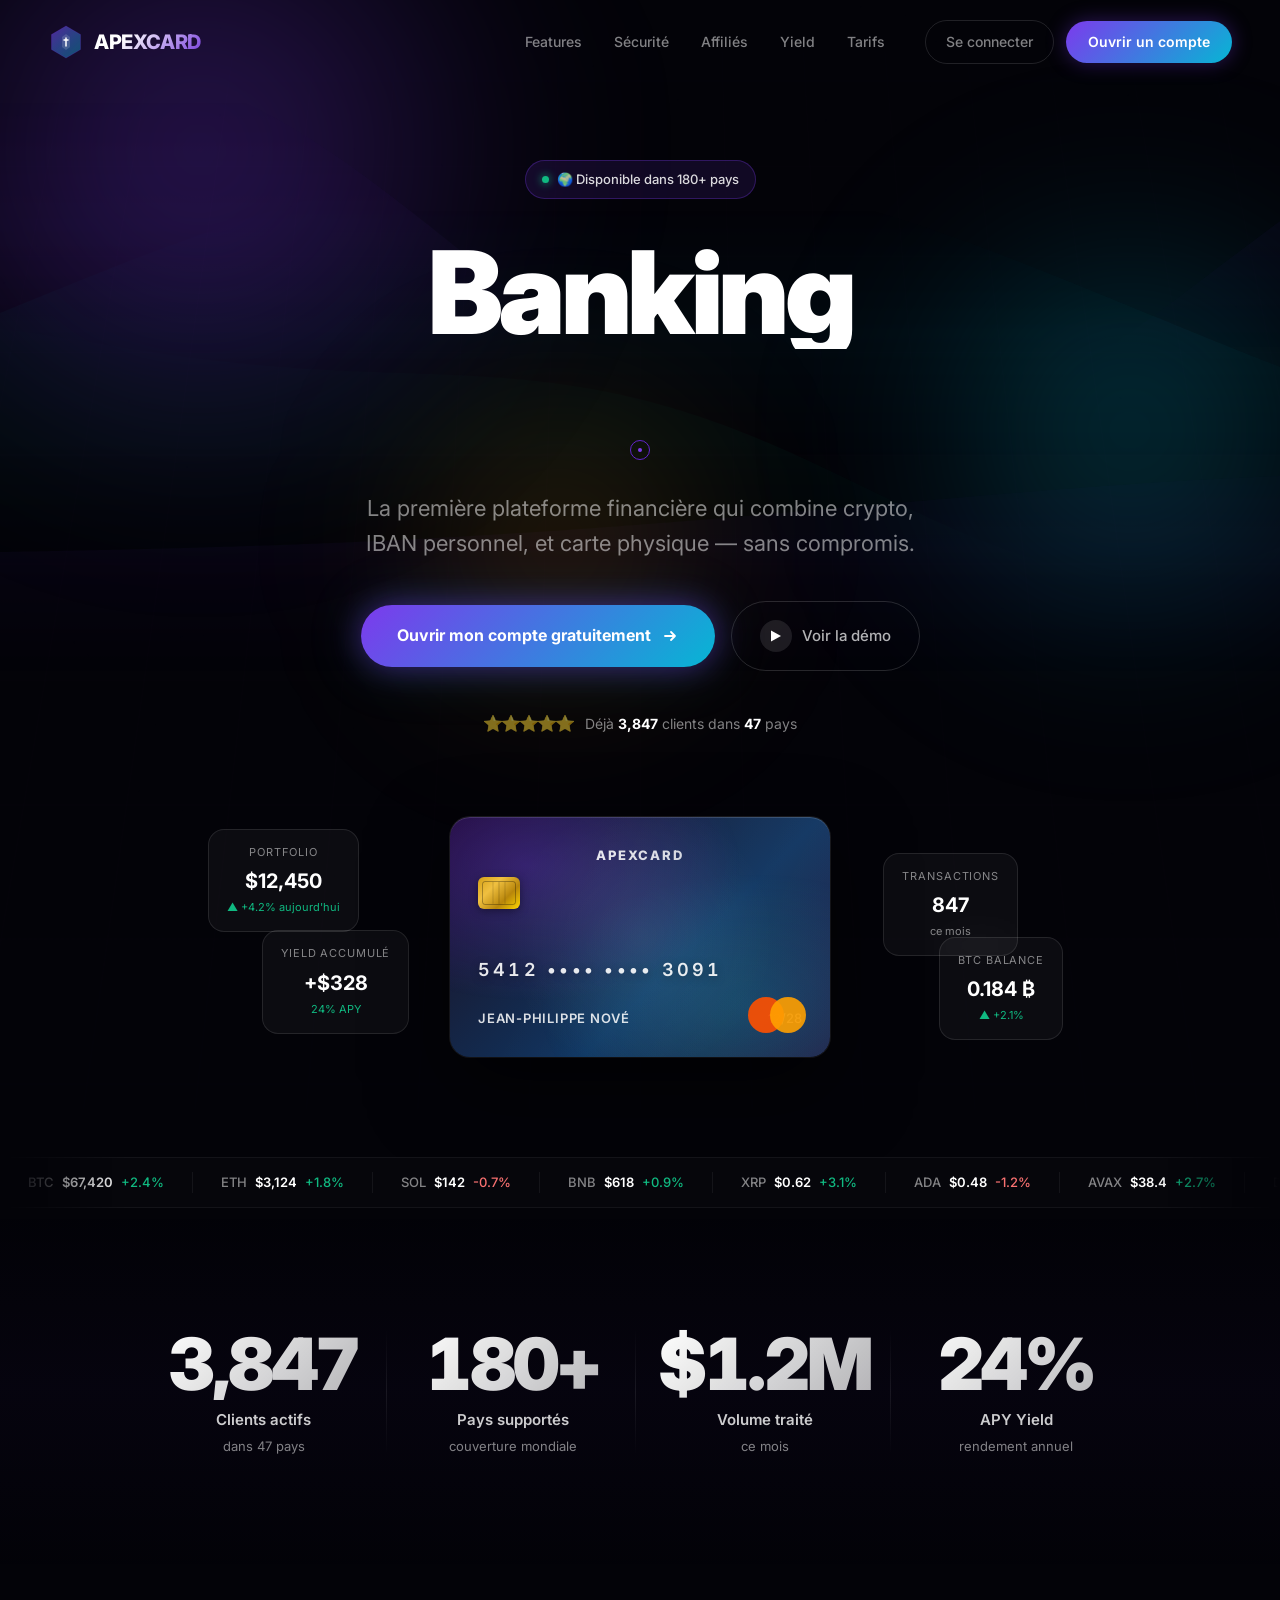
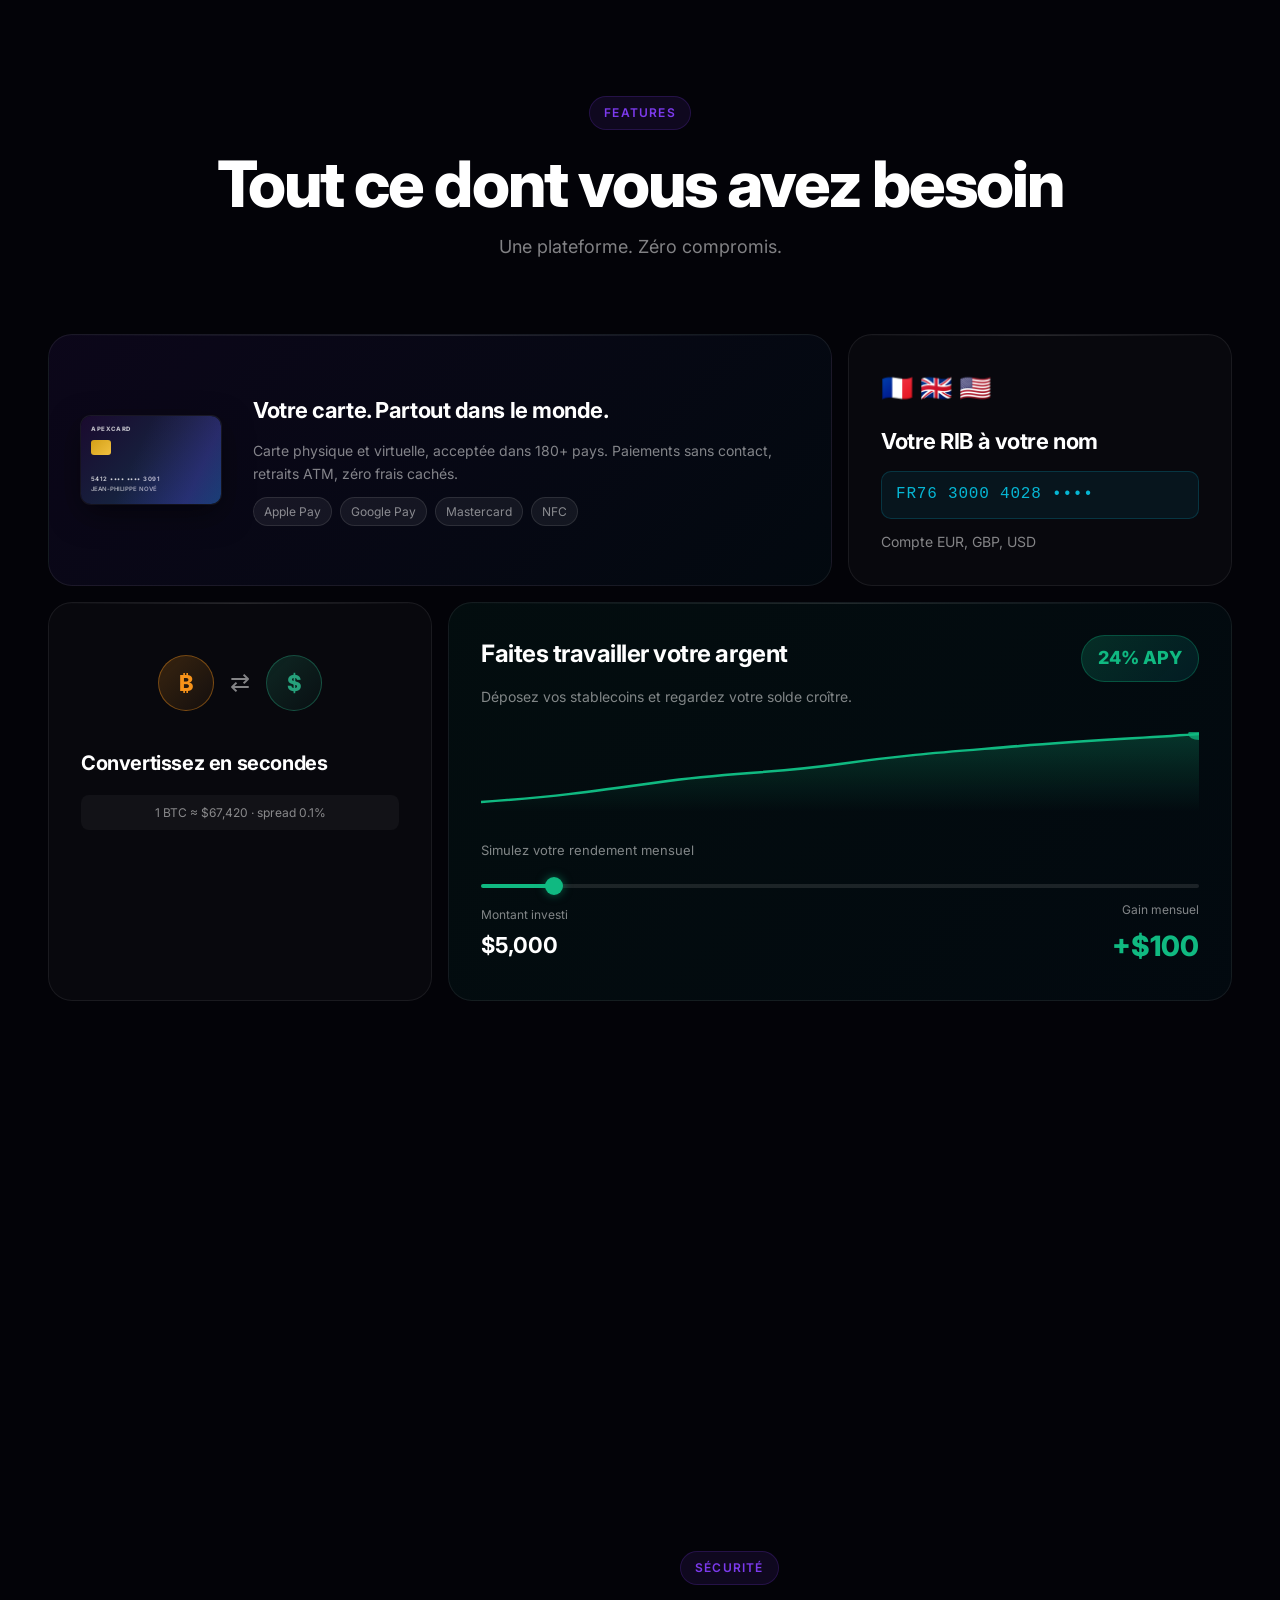
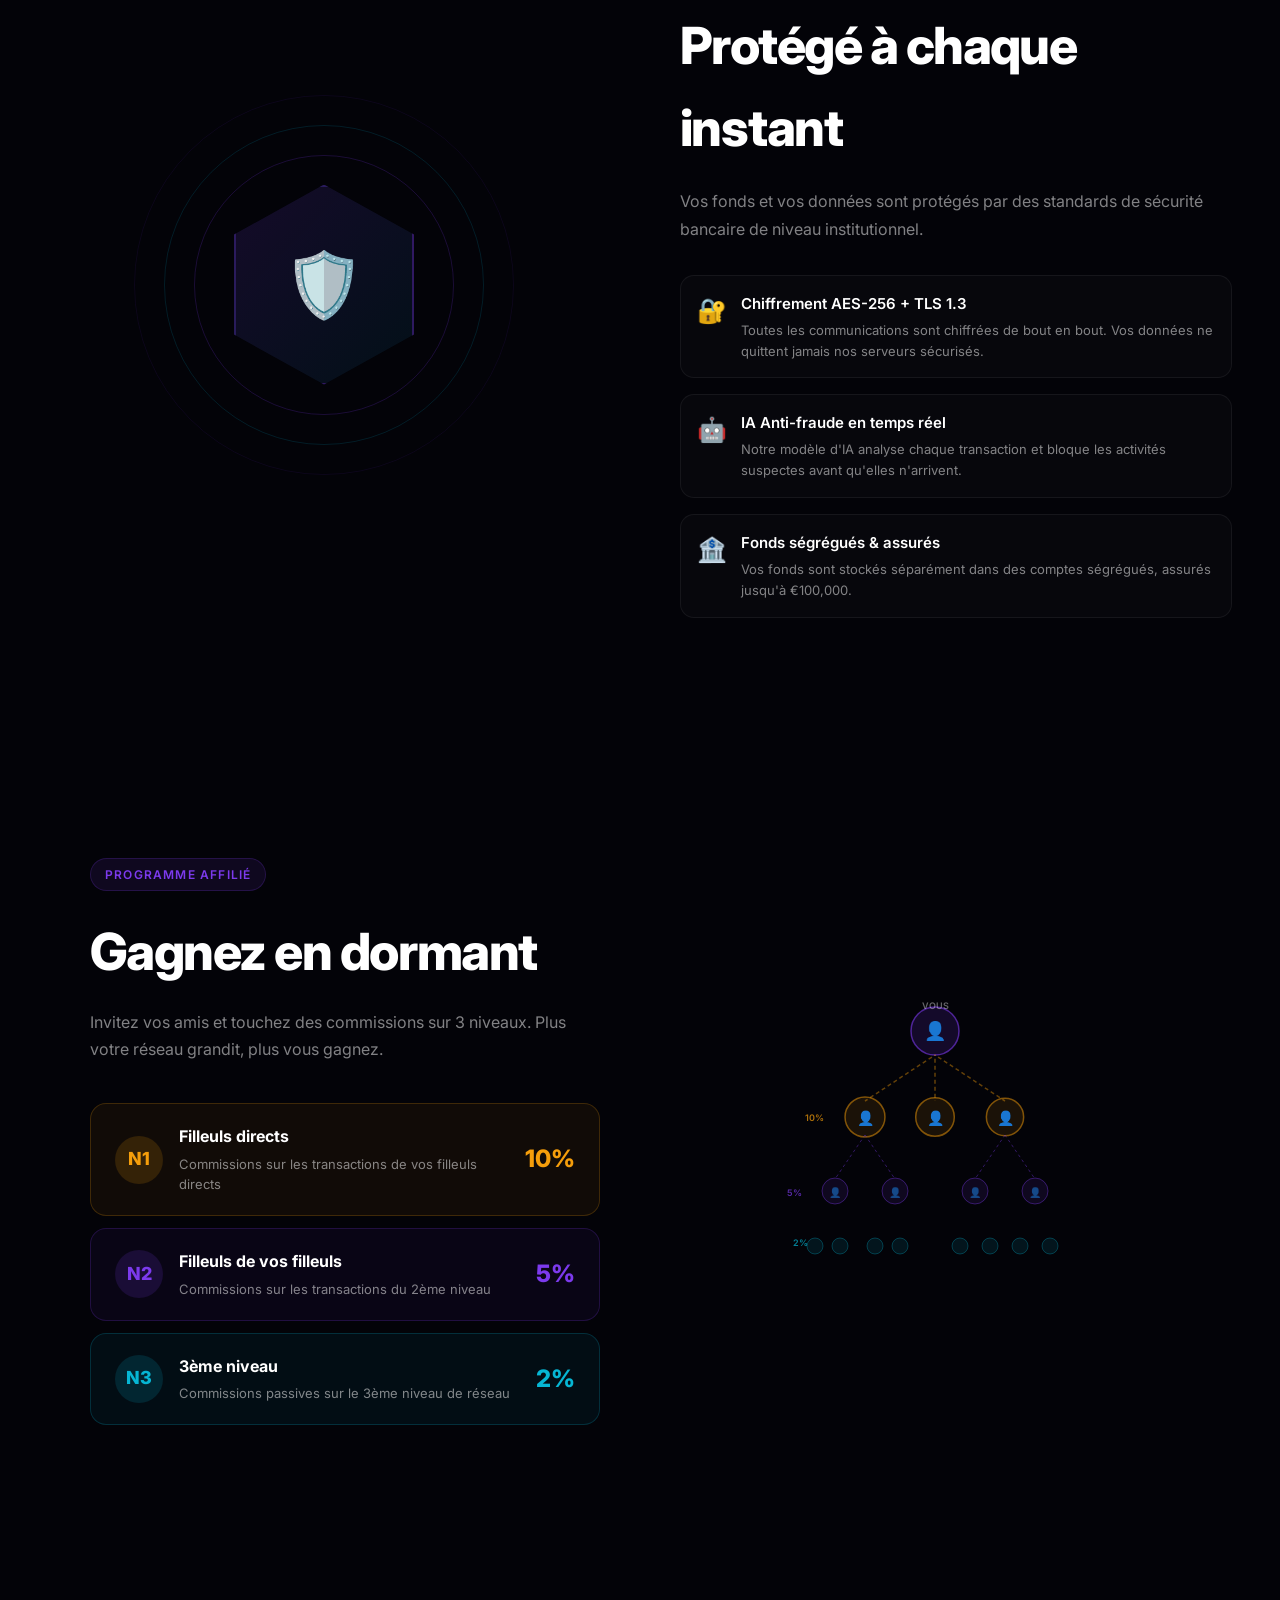
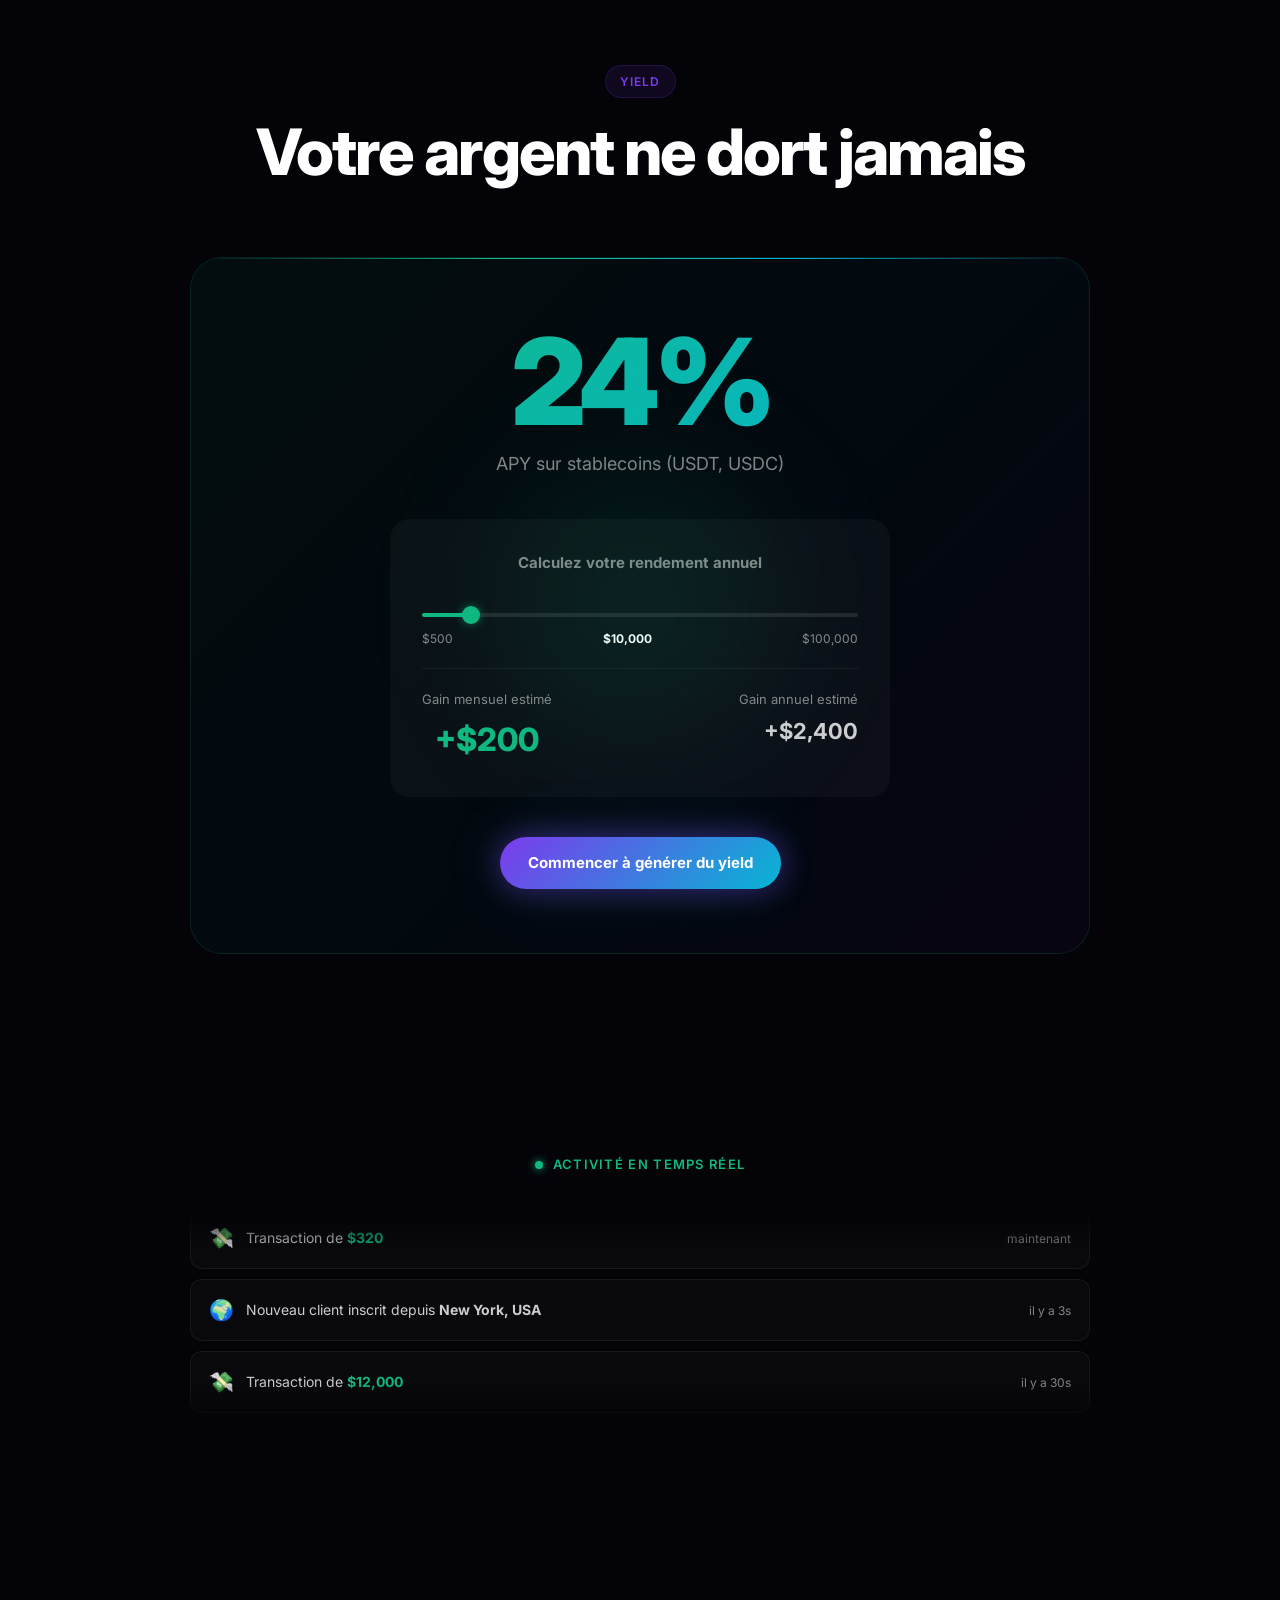
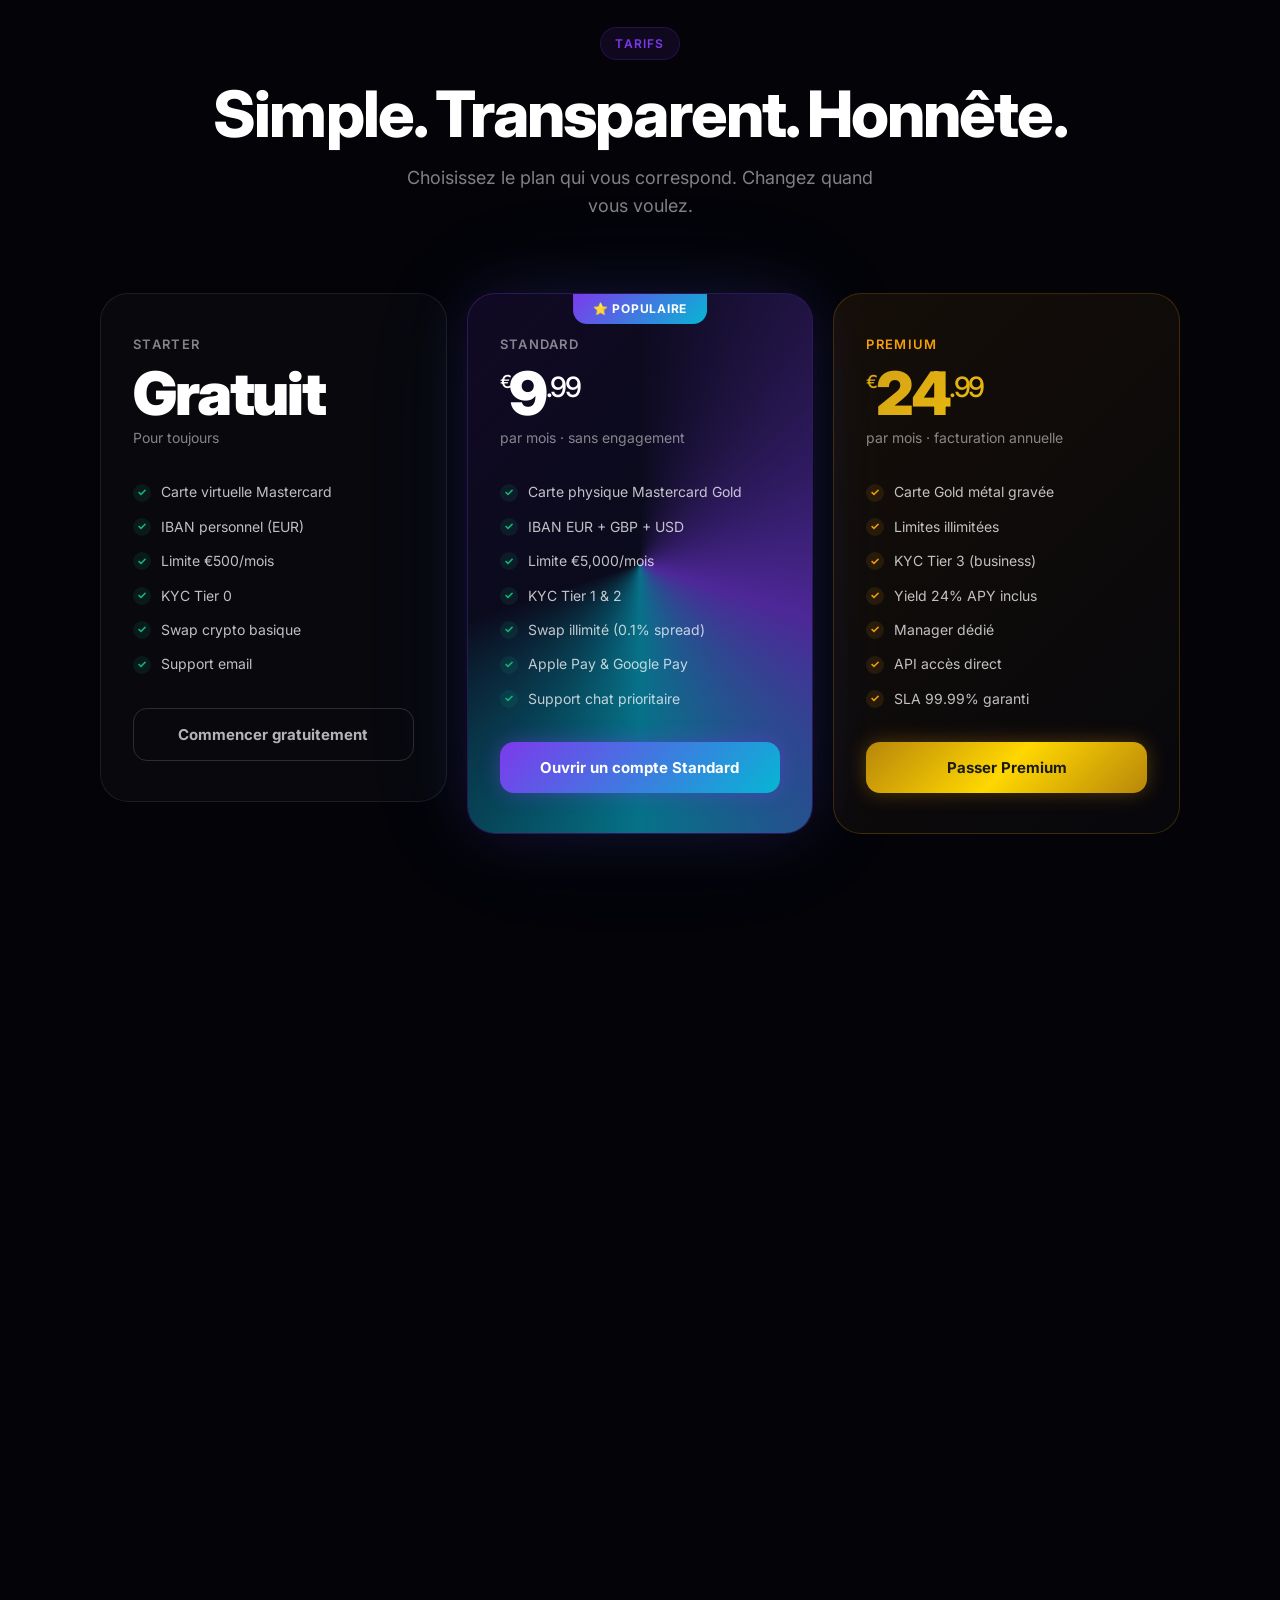
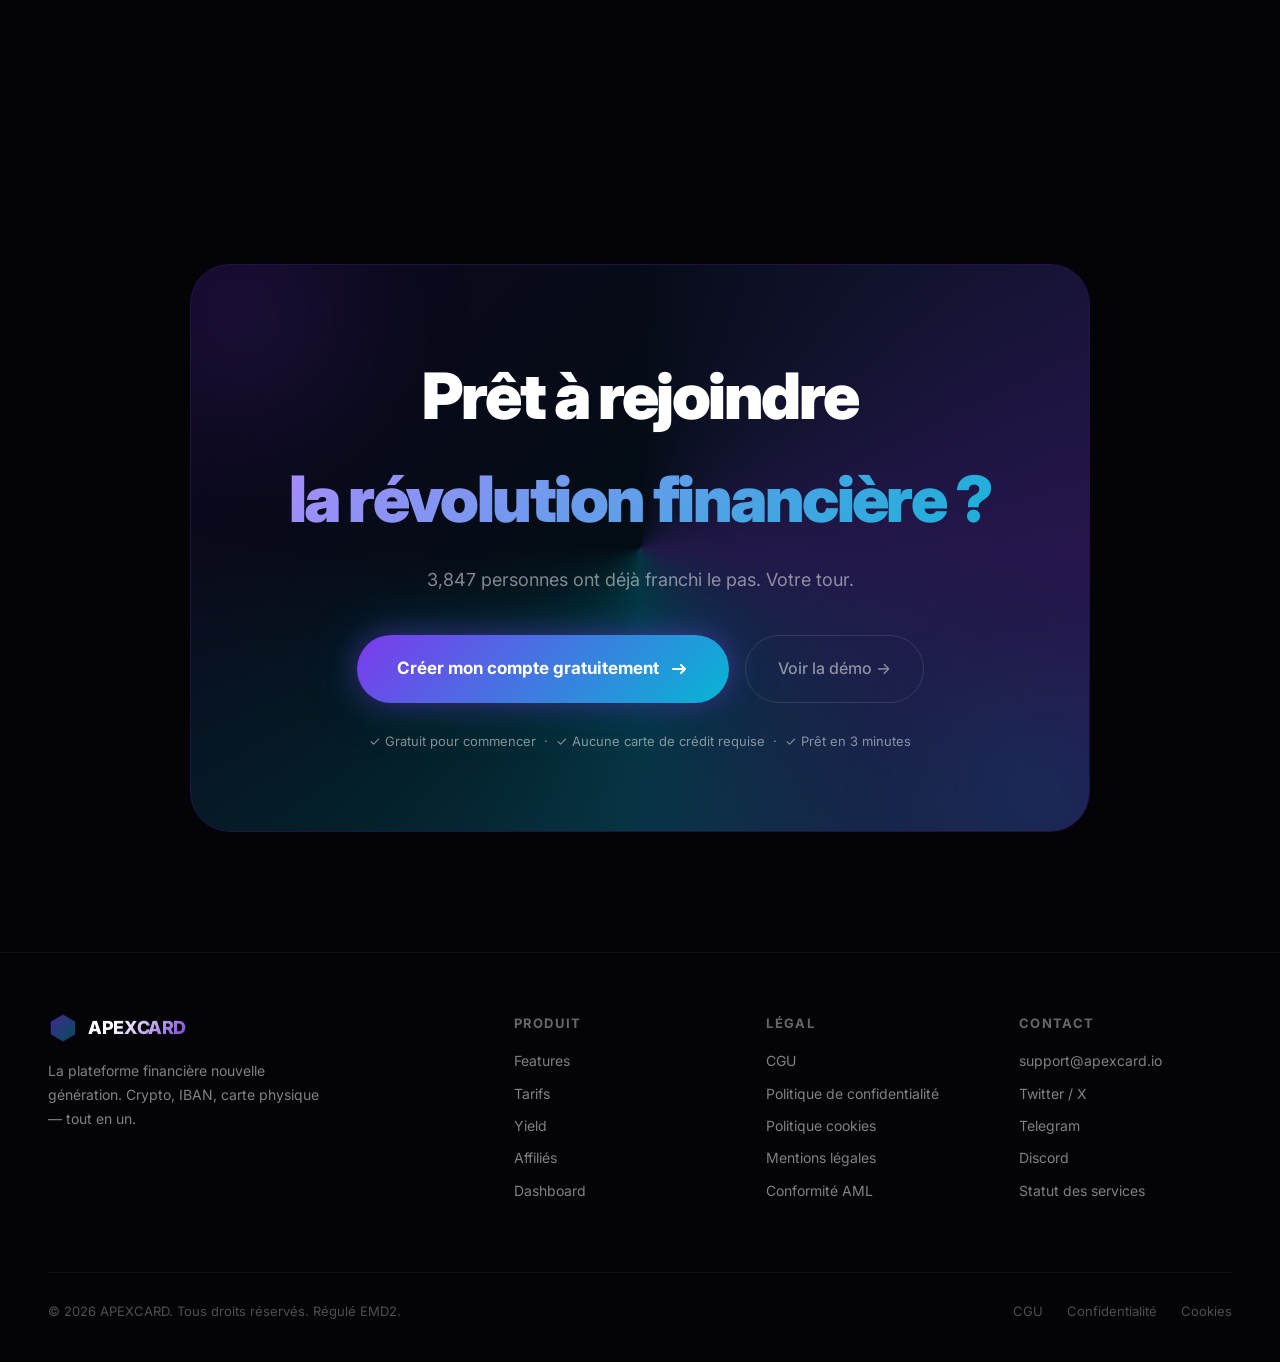
==== commit 6a49aafa: "feat: complete onboarding flow - 7 steps funnel" ====
--- a/index.html
+++ b/index.html
@@ -1514,7 +1514,7 @@
     </nav>
     <div class="nav-cta">
       <a href="login.html" class="btn-ghost">Se connecter</a>
-      <a href="login.html" class="btn-gradient magnetic">Ouvrir un compte</a>
+      <a href="onboarding.html" class="btn-gradient magnetic">Ouvrir un compte</a>
     </div>
     <button class="hamburger" id="hamburger" aria-label="Menu">
       <span></span><span></span><span></span>
@@ -1526,7 +1526,7 @@
     <a href="#affiliate">Affiliés</a>
     <a href="#yield">Yield</a>
     <a href="#pricing">Tarifs</a>
-    <a href="login.html" style="color:rgba(124,58,237,0.9)">Ouvrir un compte →</a>
+    <a href="onboarding.html" style="color:rgba(124,58,237,0.9)">Ouvrir un compte →</a>
   </div>
 </nav>
 
@@ -1548,7 +1548,7 @@
   </p>
 
   <div class="hero-cta">
-    <a href="login.html" class="btn-primary magnetic" id="cta-main">
+    <a href="onboarding.html" class="btn-primary magnetic" id="cta-main">
       <span>Ouvrir mon compte gratuitement</span>
       <svg width="18" height="18" viewBox="0 0 18 18" fill="none">
         <path d="M4 9h10M10 5l4 4-4 4" stroke="white" stroke-width="1.8" stroke-linecap="round" stroke-linejoin="round"/>
@@ -1958,7 +1958,7 @@
         </div>
       </div>
       <div style="margin-top:40px;display:flex;gap:12px;justify-content:center;flex-wrap:wrap">
-        <a href="login.html" class="btn-primary magnetic" style="font-size:15px;padding:14px 28px">
+        <a href="onboarding.html" class="btn-primary magnetic" style="font-size:15px;padding:14px 28px">
           <span>Commencer à générer du yield</span>
           <div class="btn-shimmer"></div>
         </a>
@@ -2098,7 +2098,7 @@
     <h2>Prêt à rejoindre<br><span class="gradient-text">la révolution financière ?</span></h2>
     <p>3,847 personnes ont déjà franchi le pas. Votre tour.</p>
     <div style="display:flex;gap:16px;justify-content:center;flex-wrap:wrap">
-      <a href="login.html" class="btn-primary magnetic" style="font-size:17px;padding:20px 40px">
+      <a href="onboarding.html" class="btn-primary magnetic" style="font-size:17px;padding:20px 40px">
         <span>Créer mon compte gratuitement</span>
         <svg width="20" height="20" viewBox="0 0 20 20" fill="none">
           <path d="M4 10h12M12 6l4 4-4 4" stroke="white" stroke-width="2" stroke-linecap="round" stroke-linejoin="round"/>
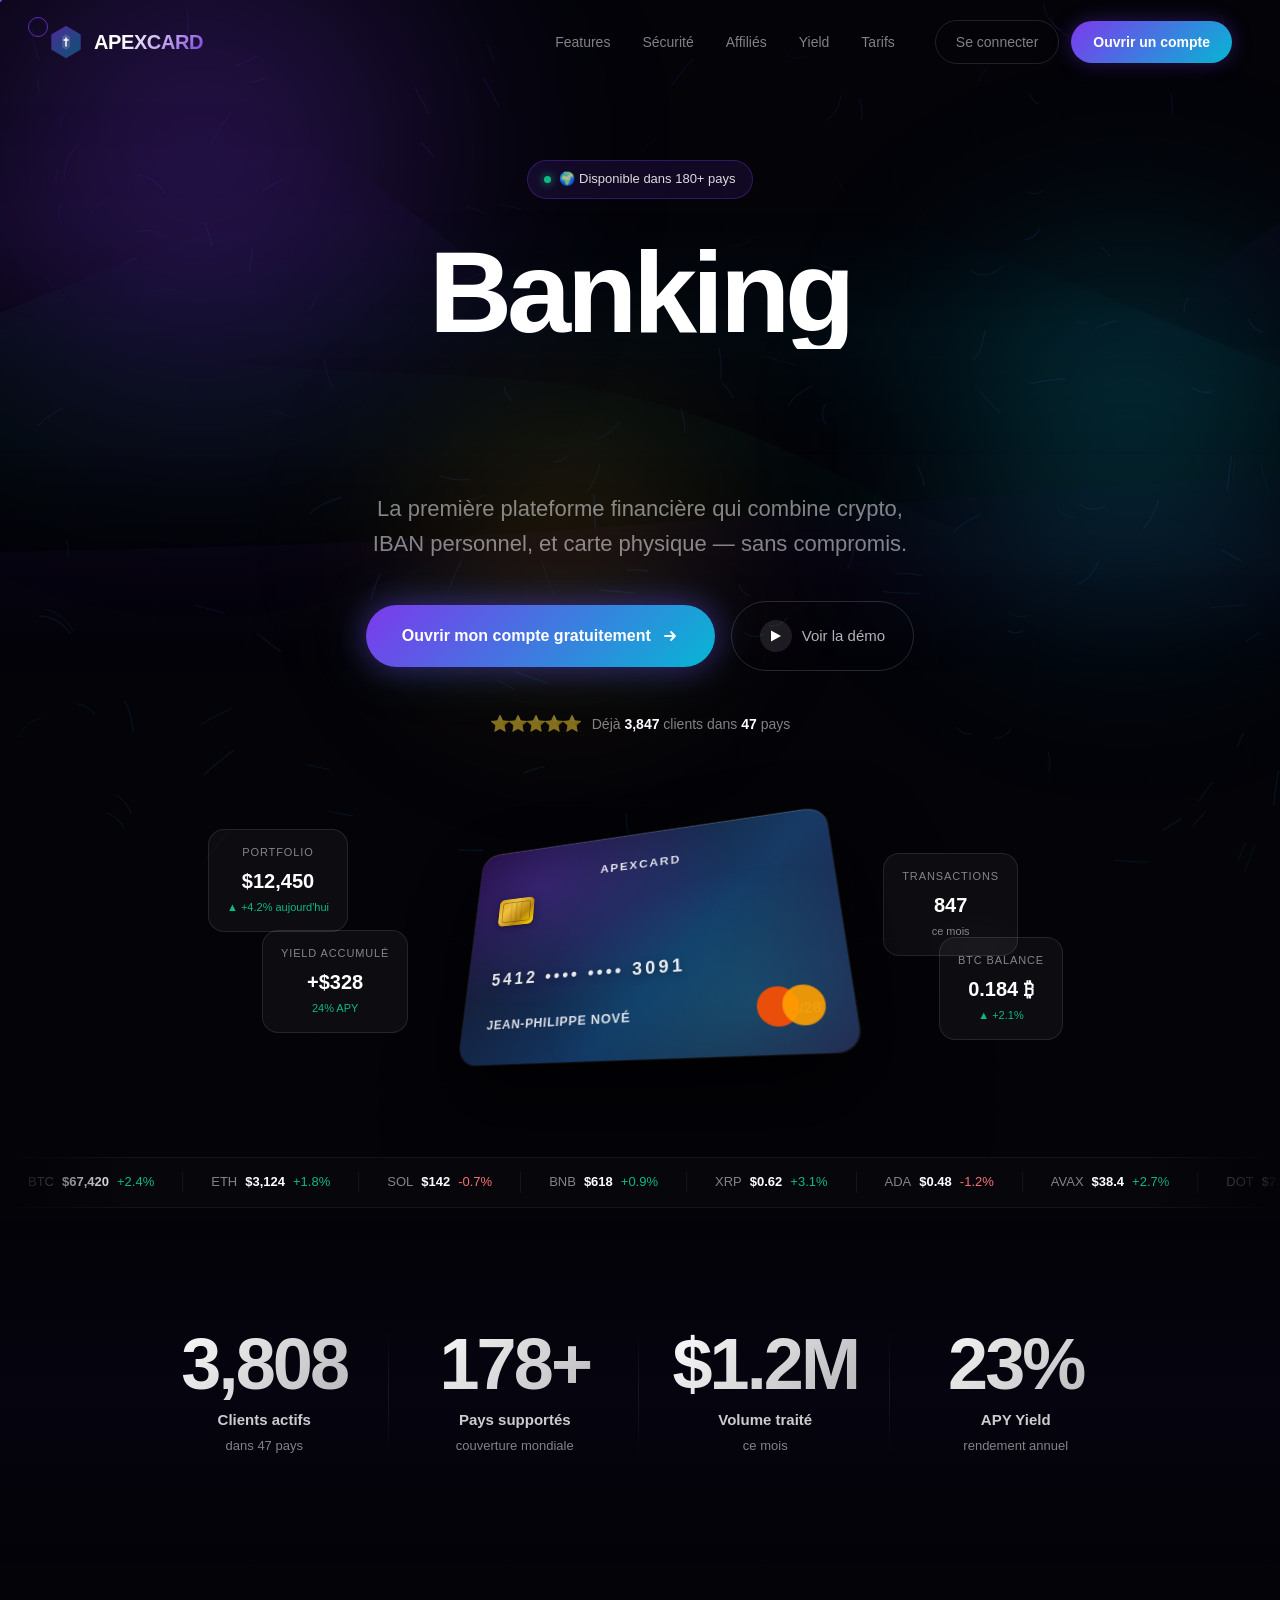
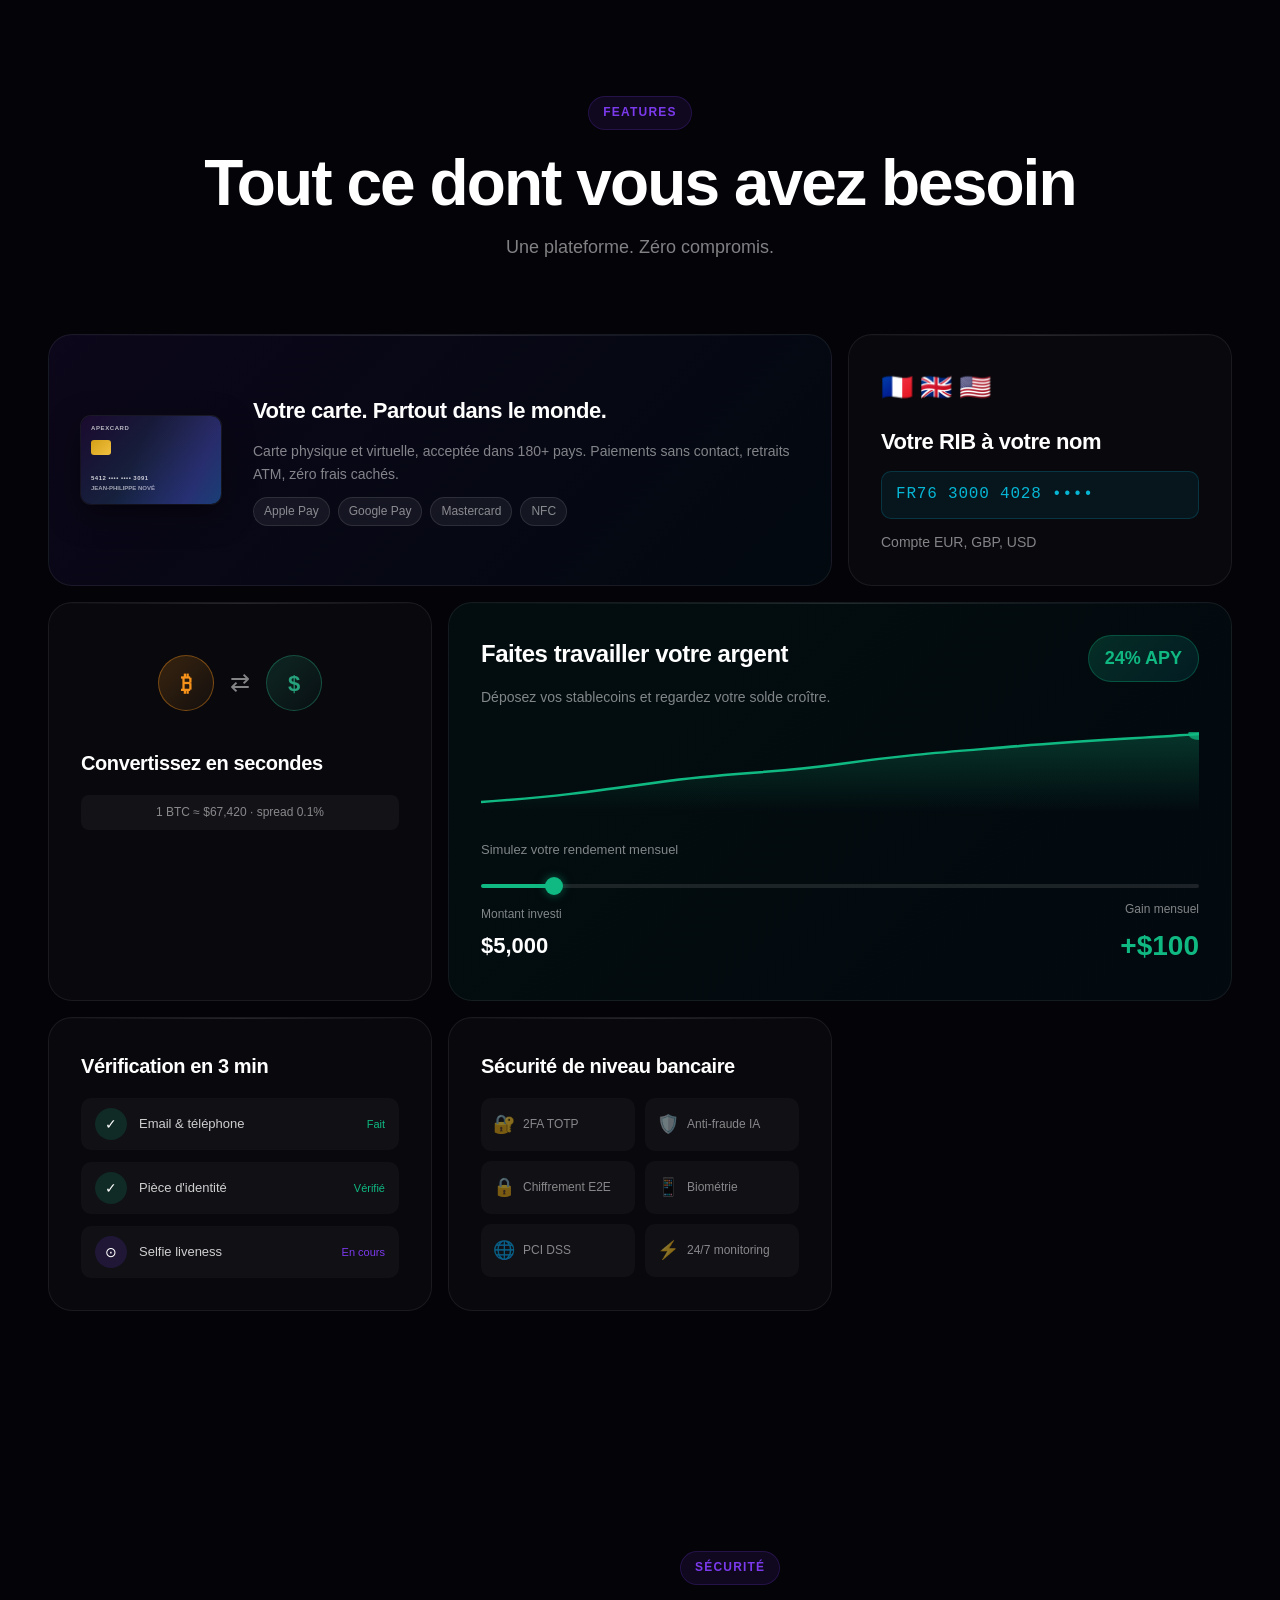
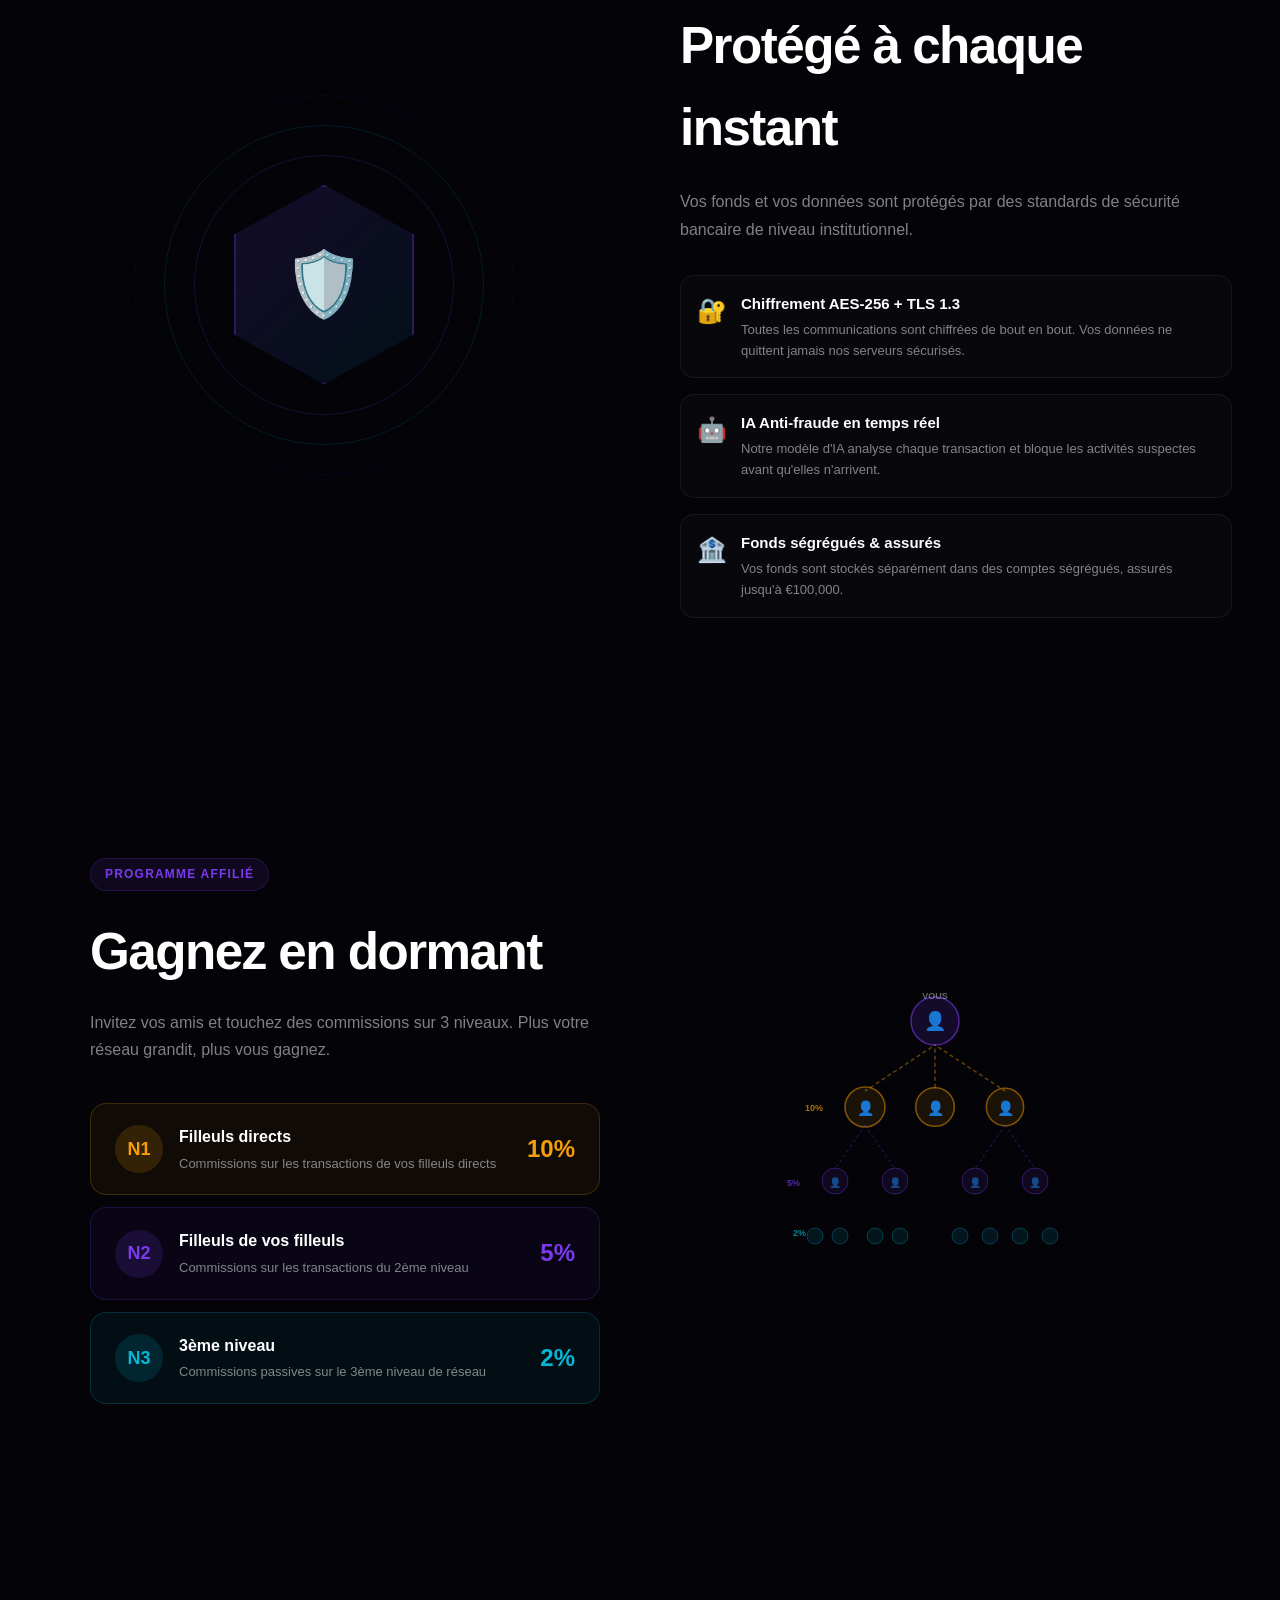
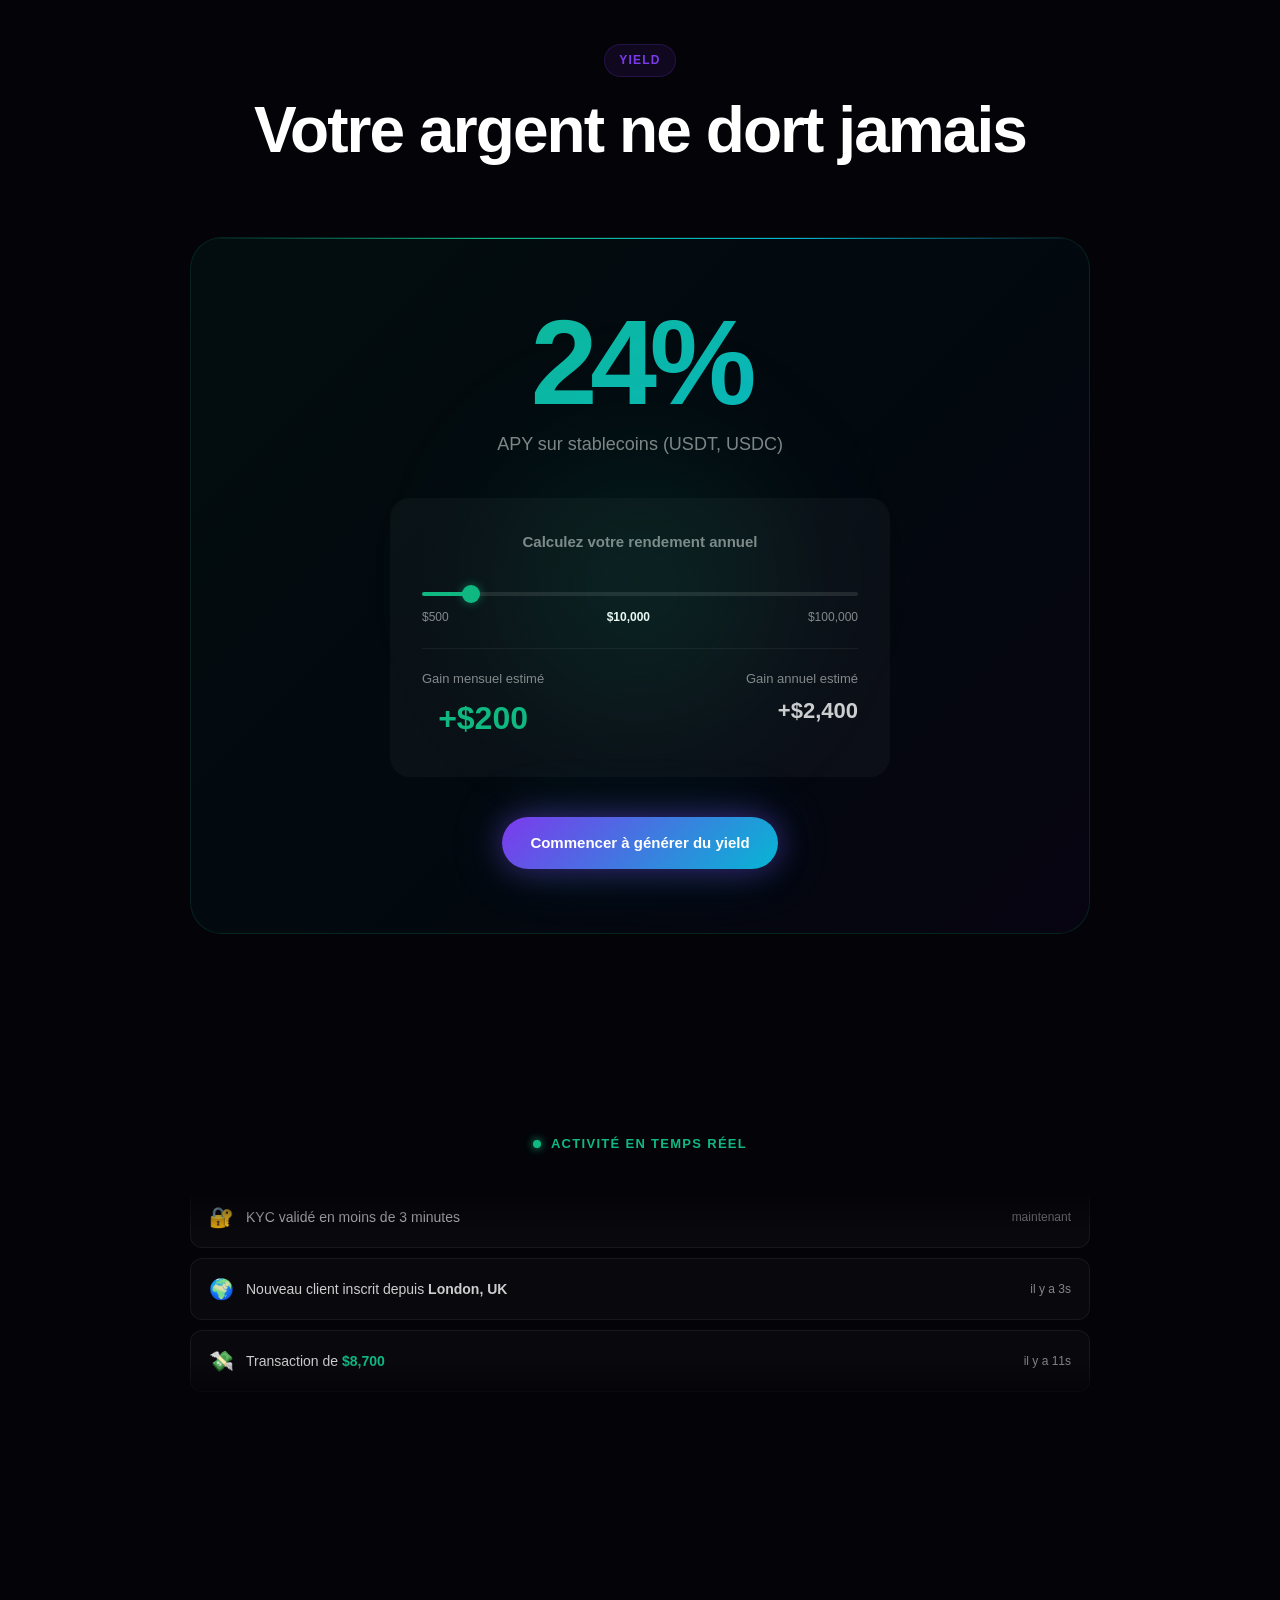
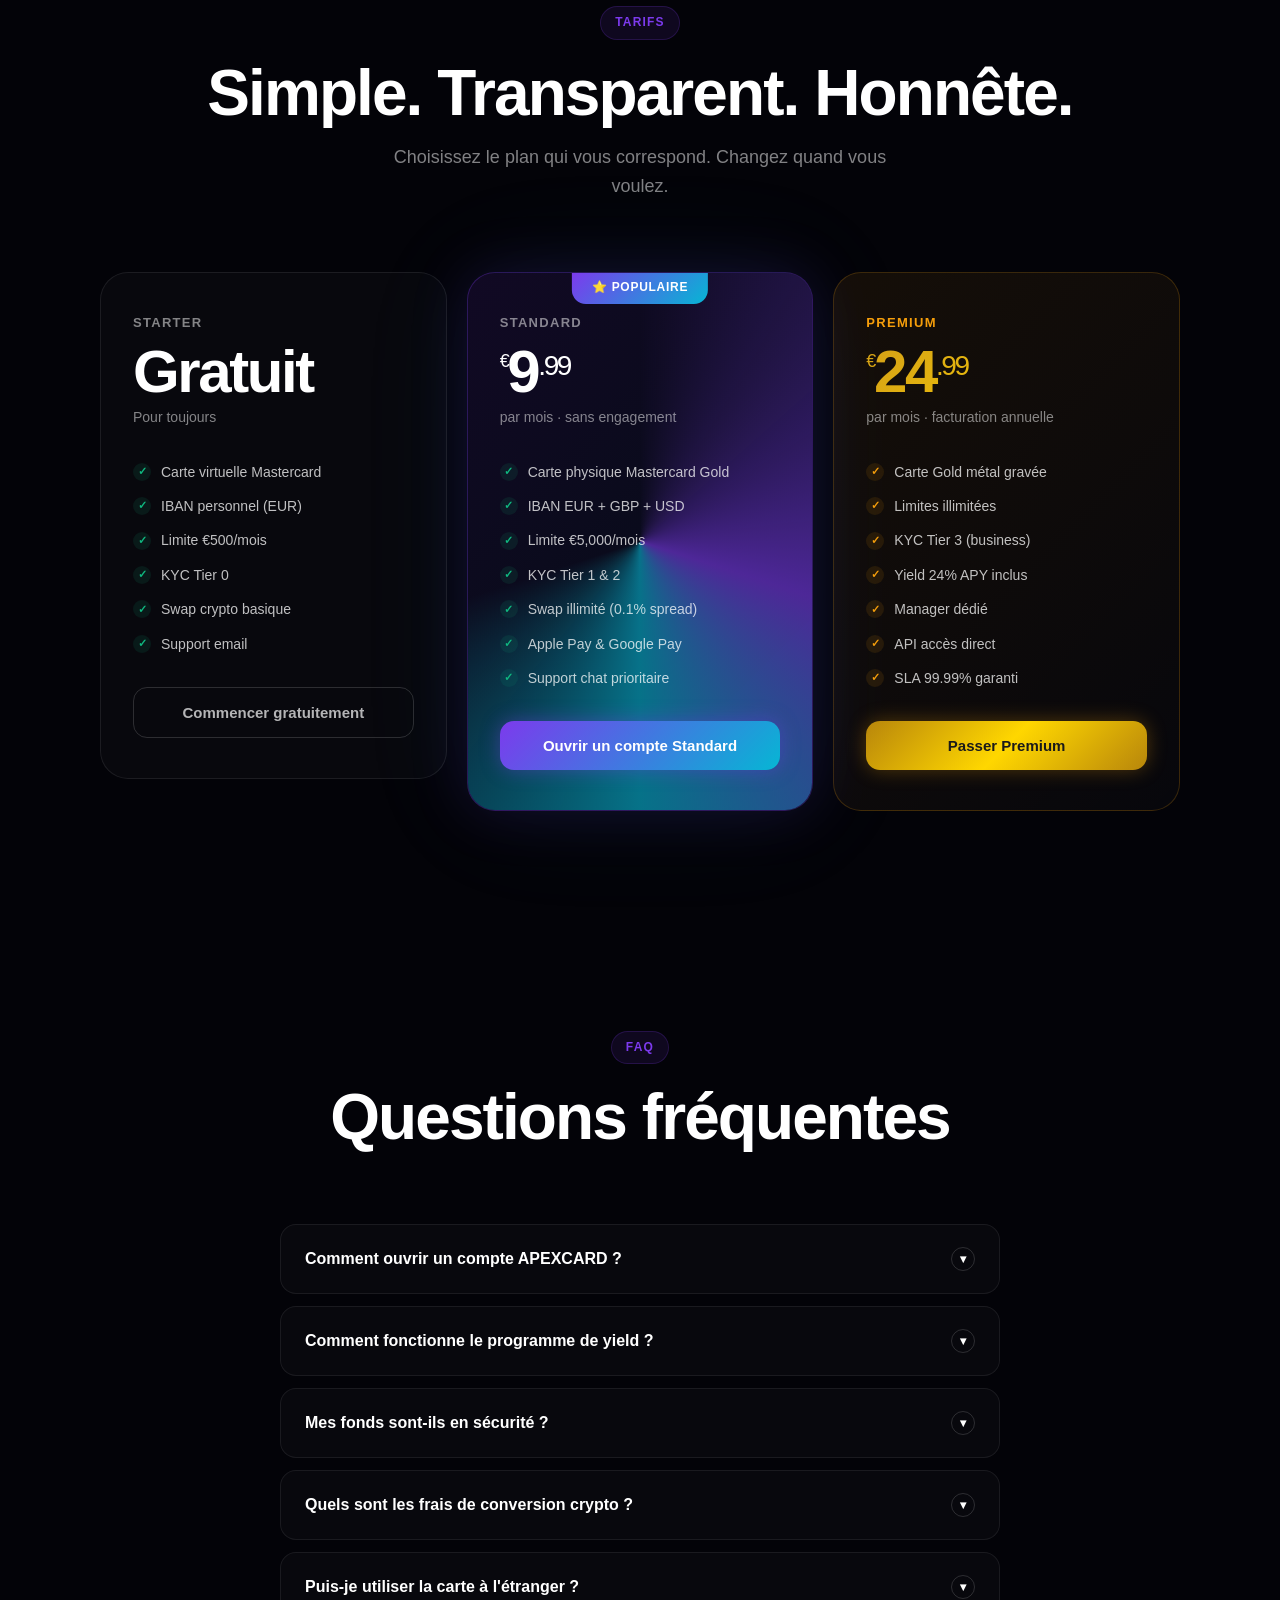
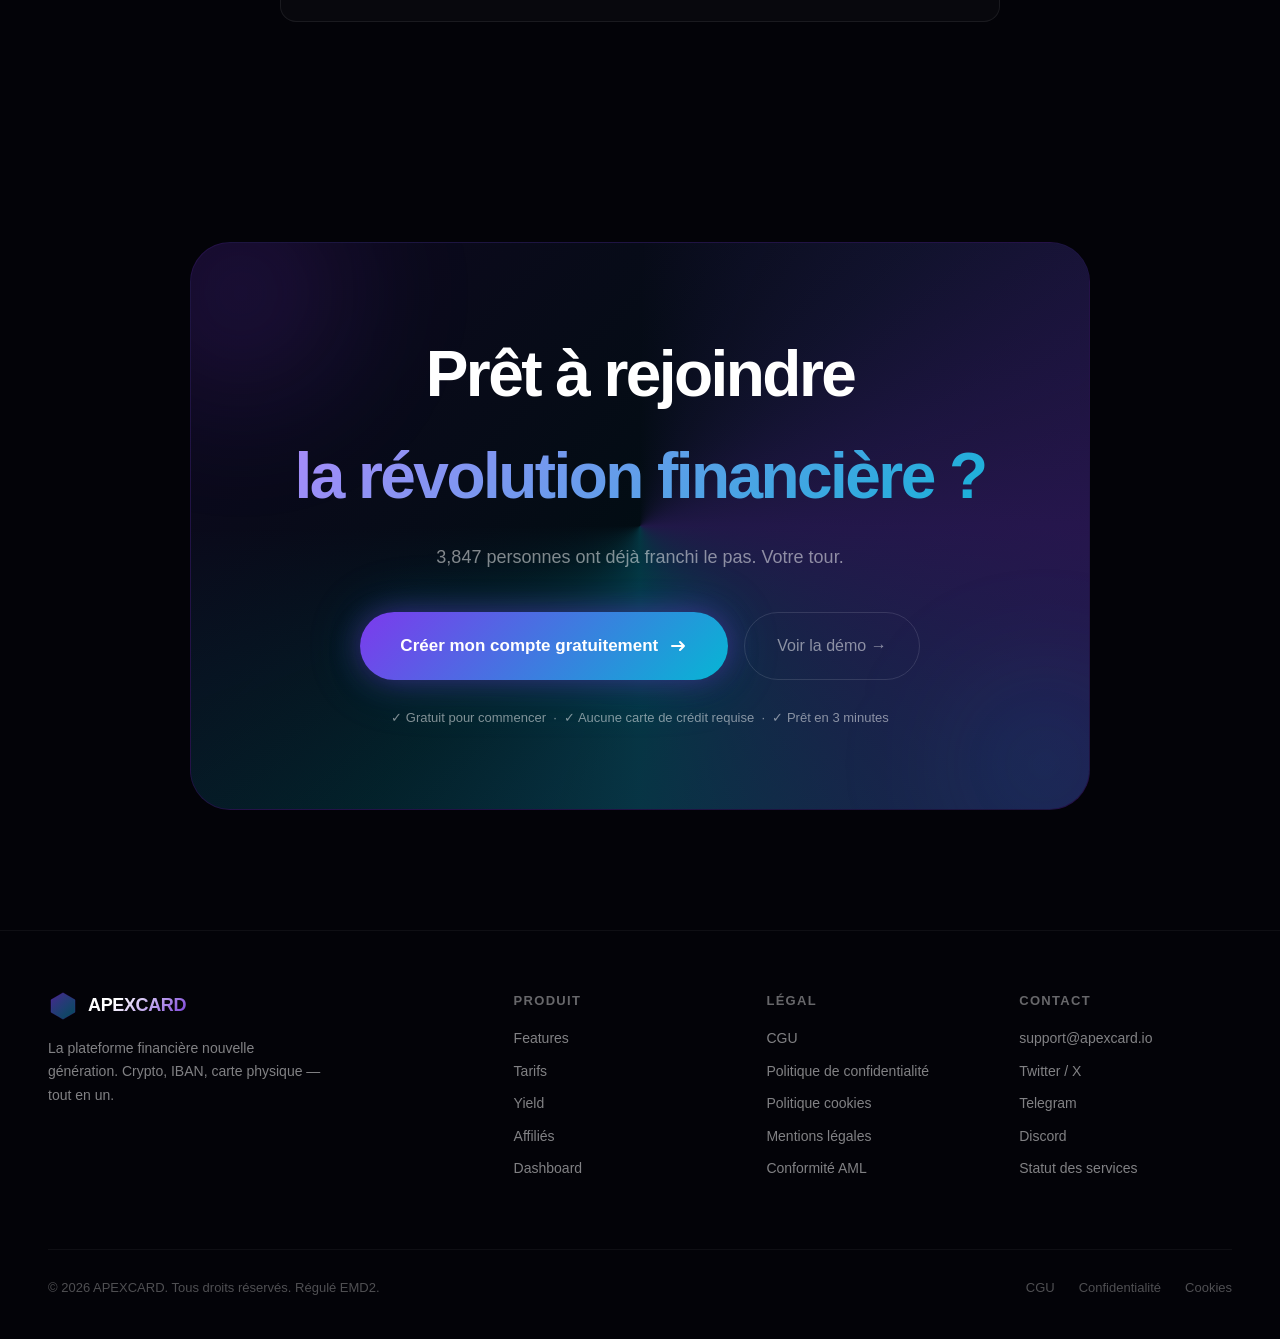
==== commit 4727032f: "security: comprehensive audit fixes — OWASP Top 10, PCI DSS, RGPD, AMLD5 CRITICAL FIXES: - [A01] app" ====
--- a/index.html
+++ b/index.html
@@ -4,6 +4,10 @@
 <meta charset="UTF-8">
 <meta name="viewport" content="width=device-width, initial-scale=1.0">
 <title>APEXCARD — Banking without borders</title>
+<meta http-equiv="Content-Security-Policy" content="default-src 'self'; script-src 'self' 'unsafe-inline' cdn.jsdelivr.net fonts.googleapis.com; style-src 'self' 'unsafe-inline' fonts.googleapis.com fonts.gstatic.com; connect-src 'self' https://*.supabase.co wss://*.supabase.co; font-src fonts.gstatic.com; img-src 'self' data: blob:; frame-ancestors 'none';">
+<meta http-equiv="X-Content-Type-Options" content="nosniff">
+<meta http-equiv="Referrer-Policy" content="strict-origin-when-cross-origin">
+<meta http-equiv="Permissions-Policy" content="camera=(), microphone=(), geolocation=()">
 <meta name="description" content="La première plateforme financière qui combine crypto, IBAN personnel, et carte physique — sans compromis.">
 <link rel="preconnect" href="https://fonts.googleapis.com">
 <link rel="preconnect" href="https://fonts.gstatic.com" crossorigin>
@@ -2141,11 +2145,11 @@
       </div>
       <div class="footer-col">
         <h4>Légal</h4>
-        <a href="#">CGU</a>
-        <a href="#">Politique de confidentialité</a>
-        <a href="#">Politique cookies</a>
-        <a href="#">Mentions légales</a>
-        <a href="#">Conformité AML</a>
+        <a href="legal.html">CGU</a>
+        <a href="privacy.html">Politique de confidentialité</a>
+        <a href="privacy.html#cookies">Politique cookies</a>
+        <a href="legal.html#mentions">Mentions légales</a>
+        <a href="legal.html#aml">Conformité AML</a>
       </div>
       <div class="footer-col">
         <h4>Contact</h4>
@@ -2159,9 +2163,9 @@
     <div class="footer-bottom">
       <span>© 2026 APEXCARD. Tous droits réservés. Régulé EMD2.</span>
       <div class="footer-links">
-        <a href="#">CGU</a>
-        <a href="#">Confidentialité</a>
-        <a href="#">Cookies</a>
+        <a href="legal.html">CGU</a>
+        <a href="privacy.html">Confidentialité</a>
+        <a href="privacy.html#cookies">Cookies</a>
       </div>
     </div>
   </div>
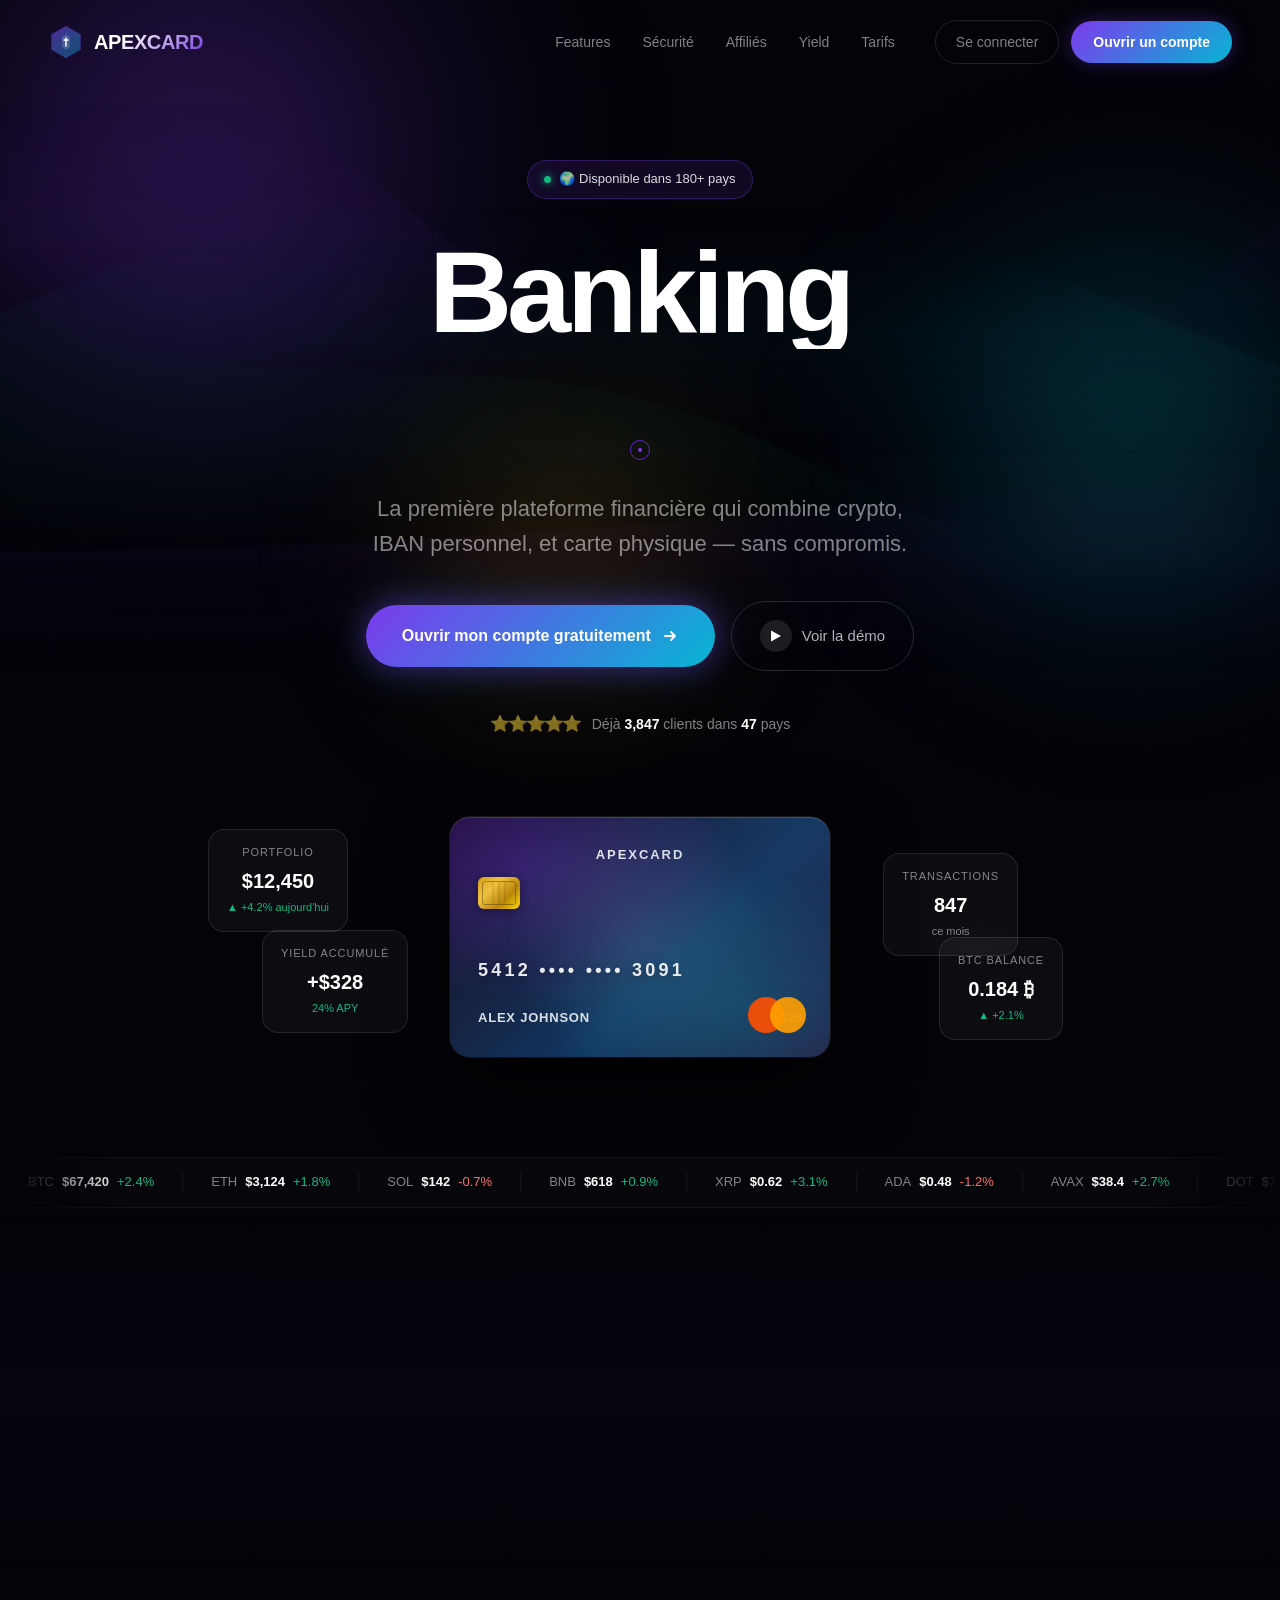
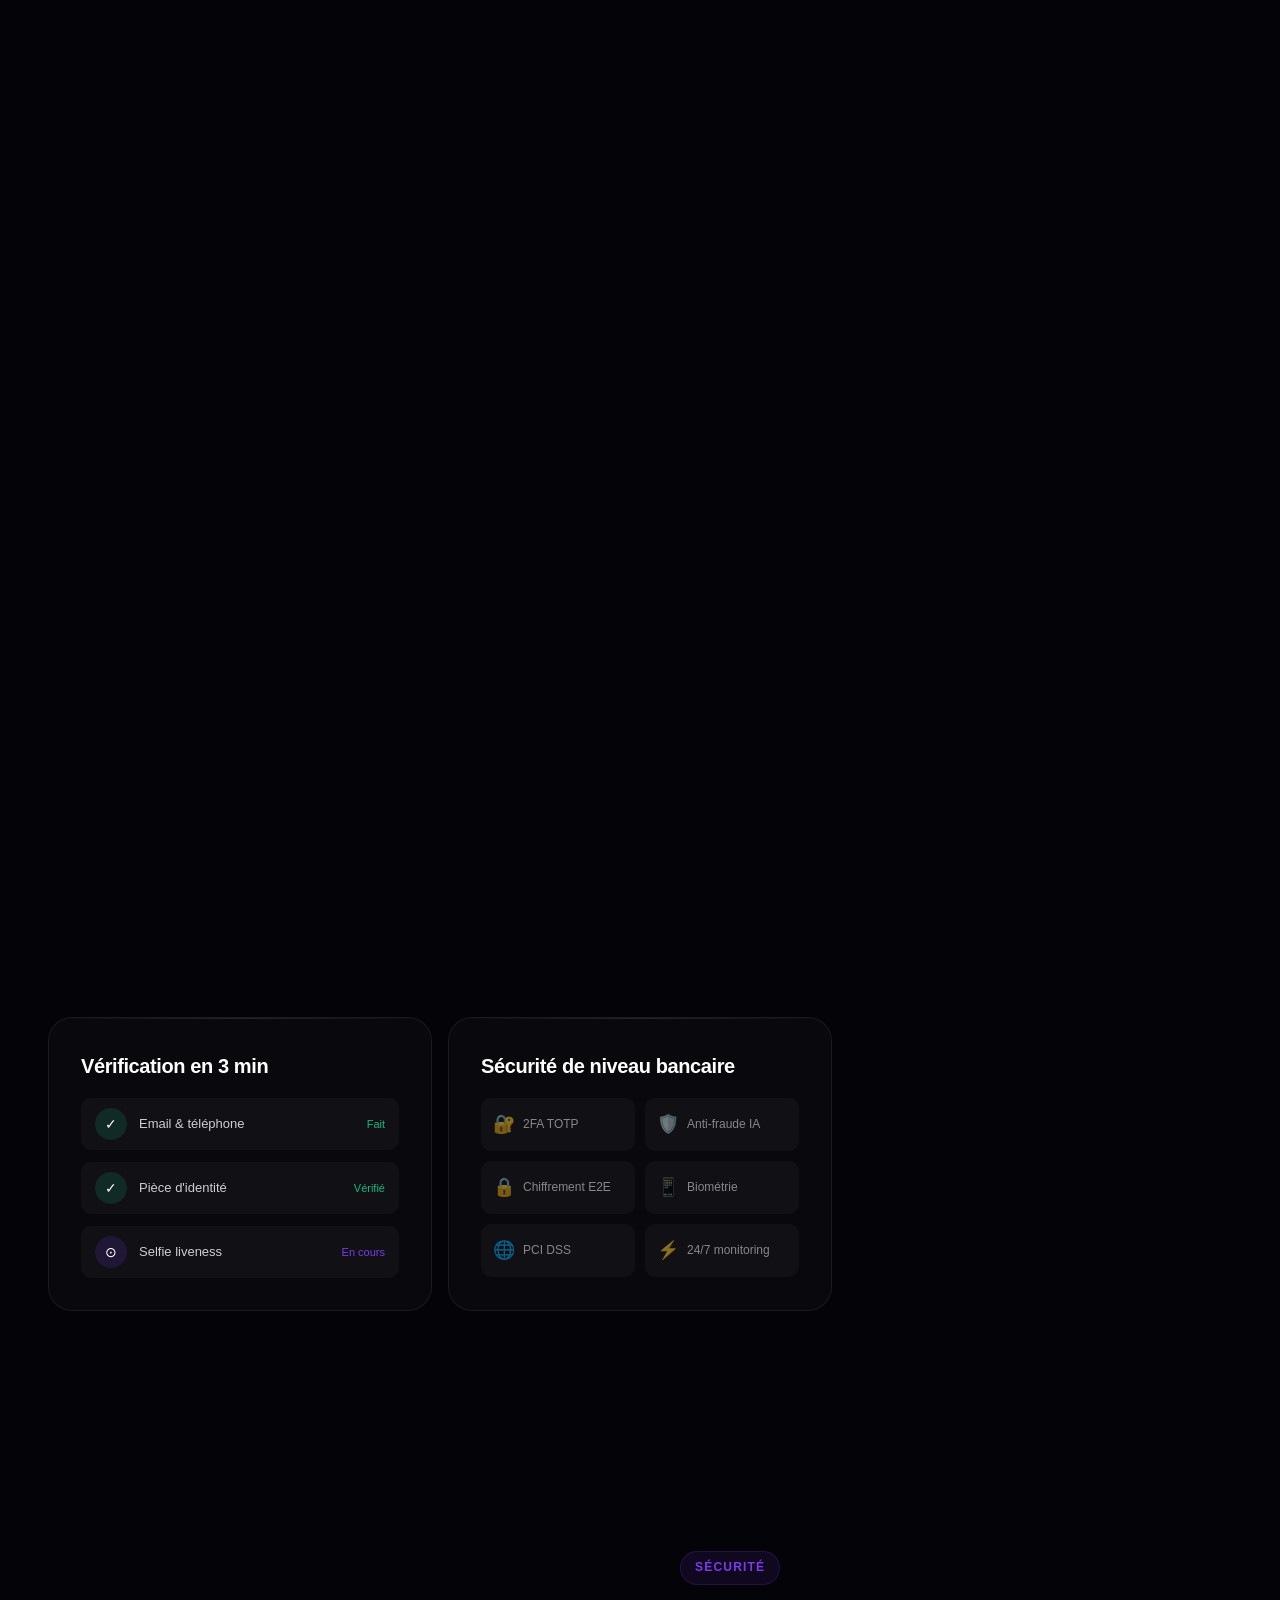
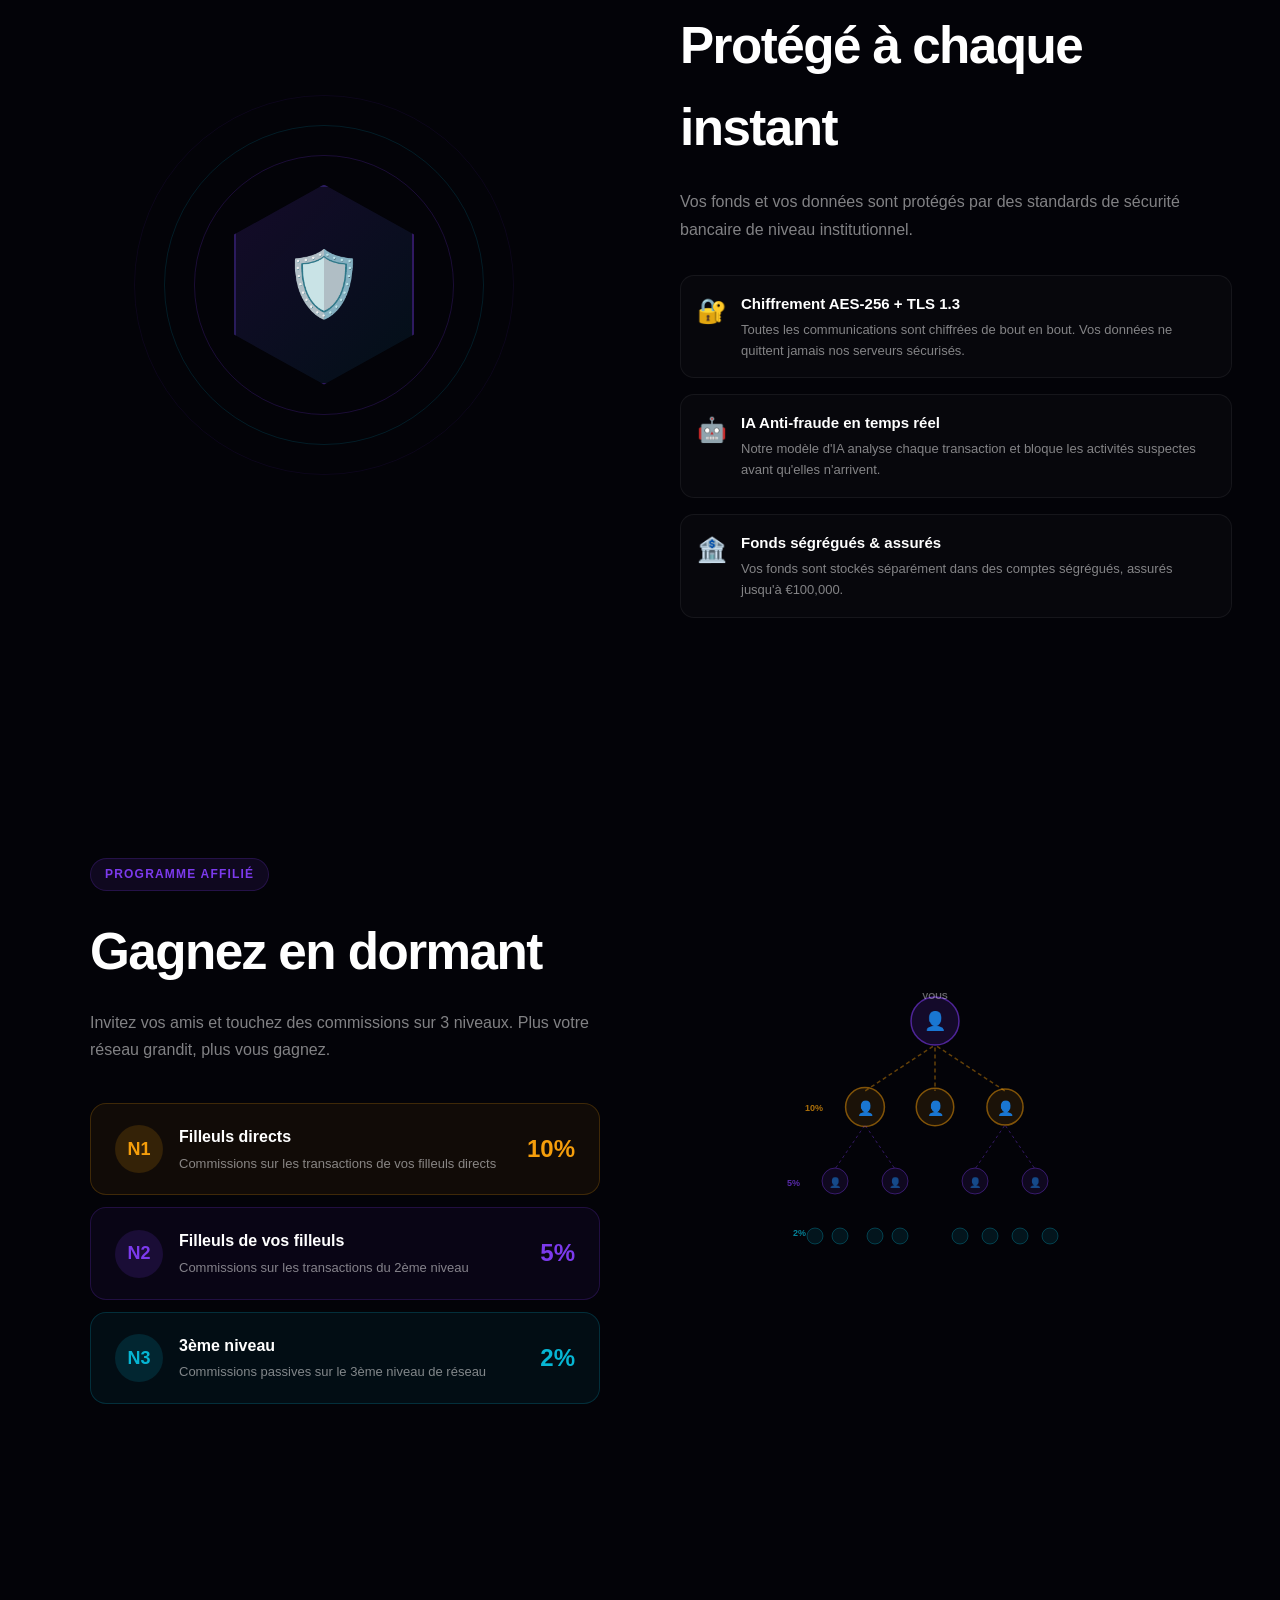
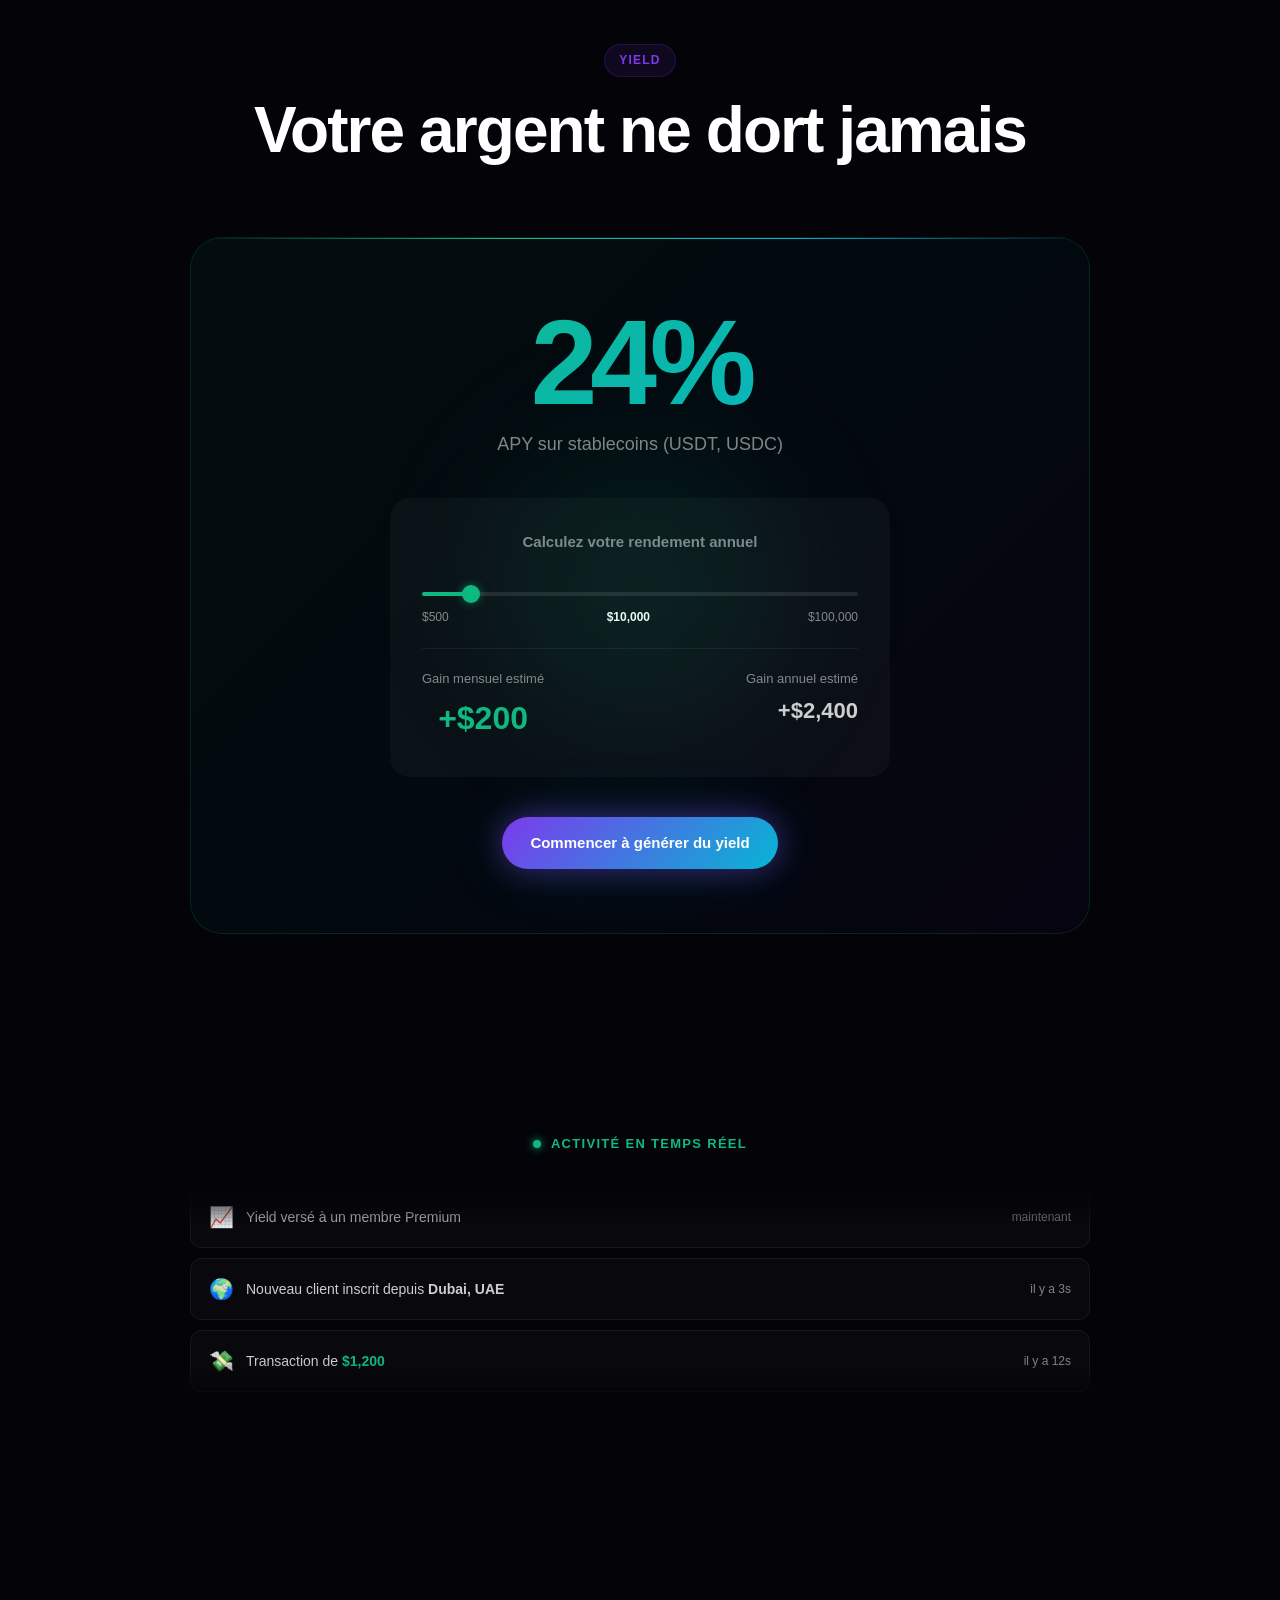
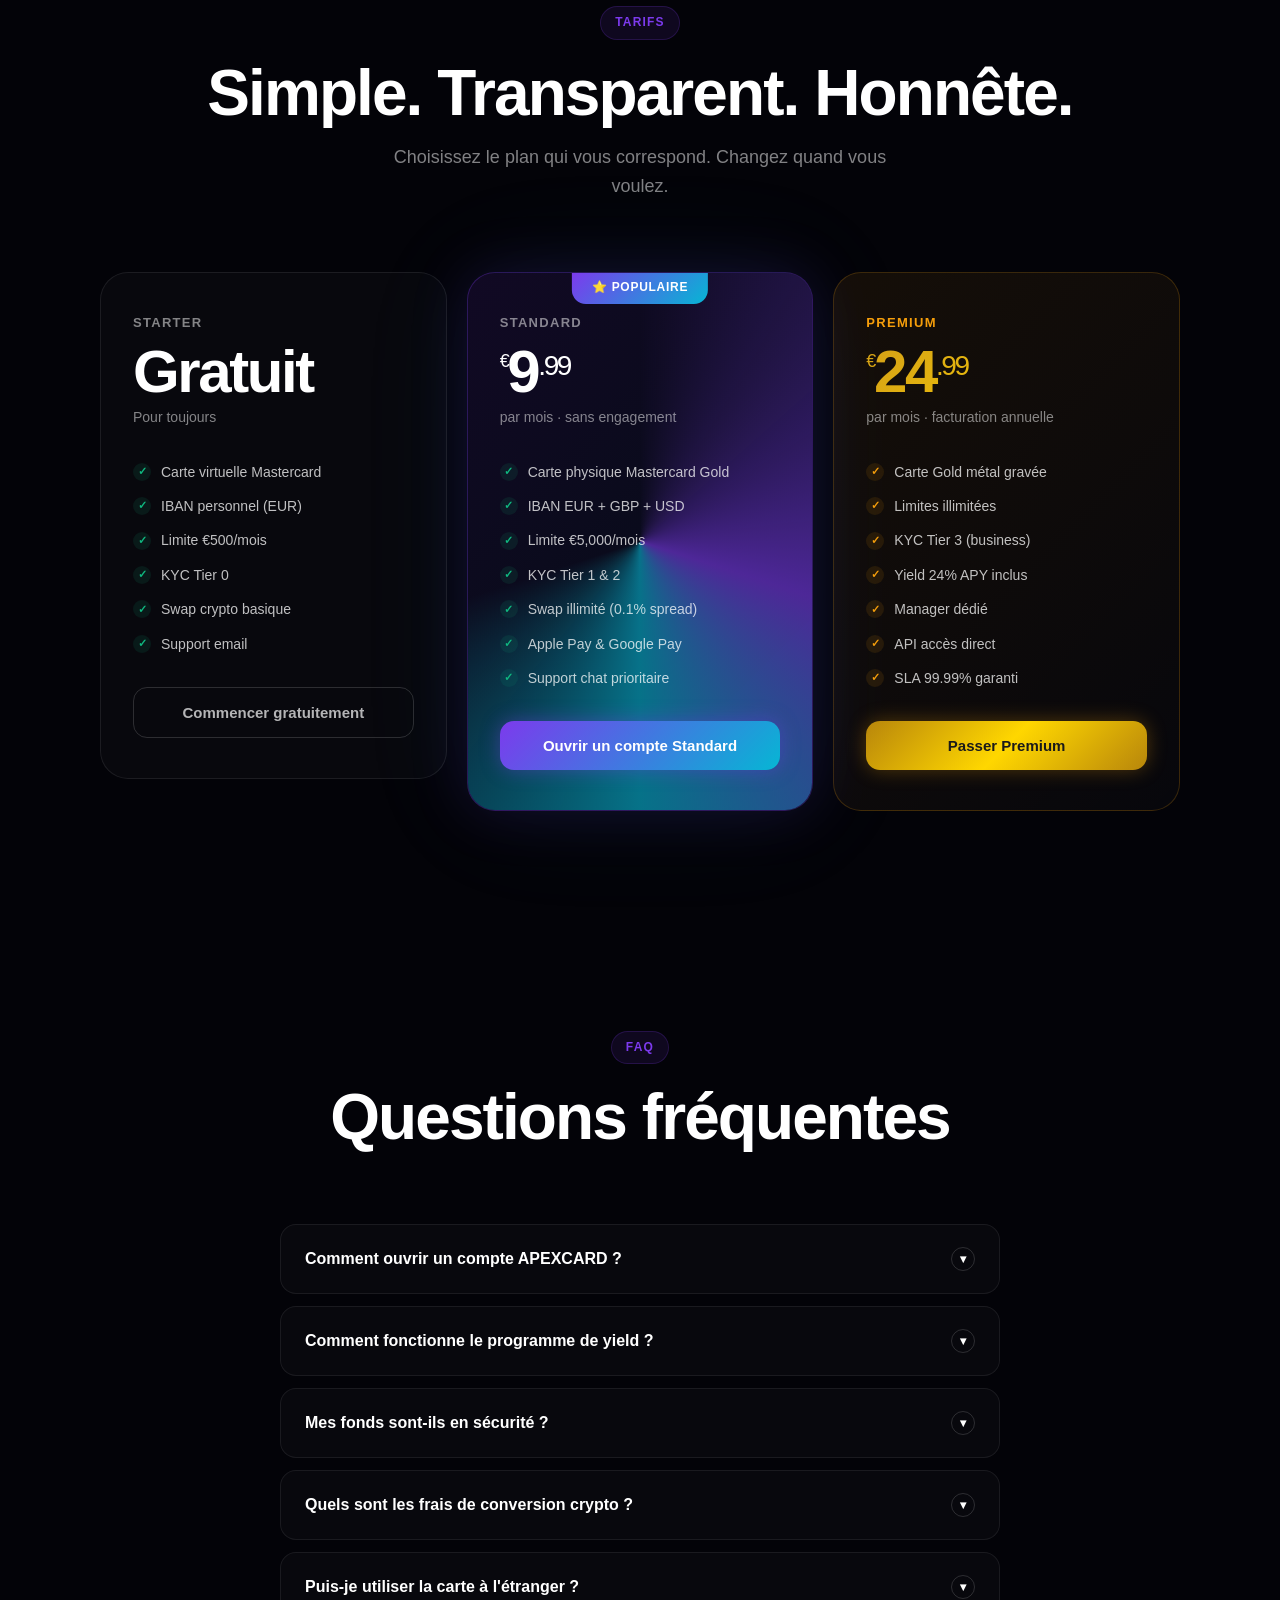
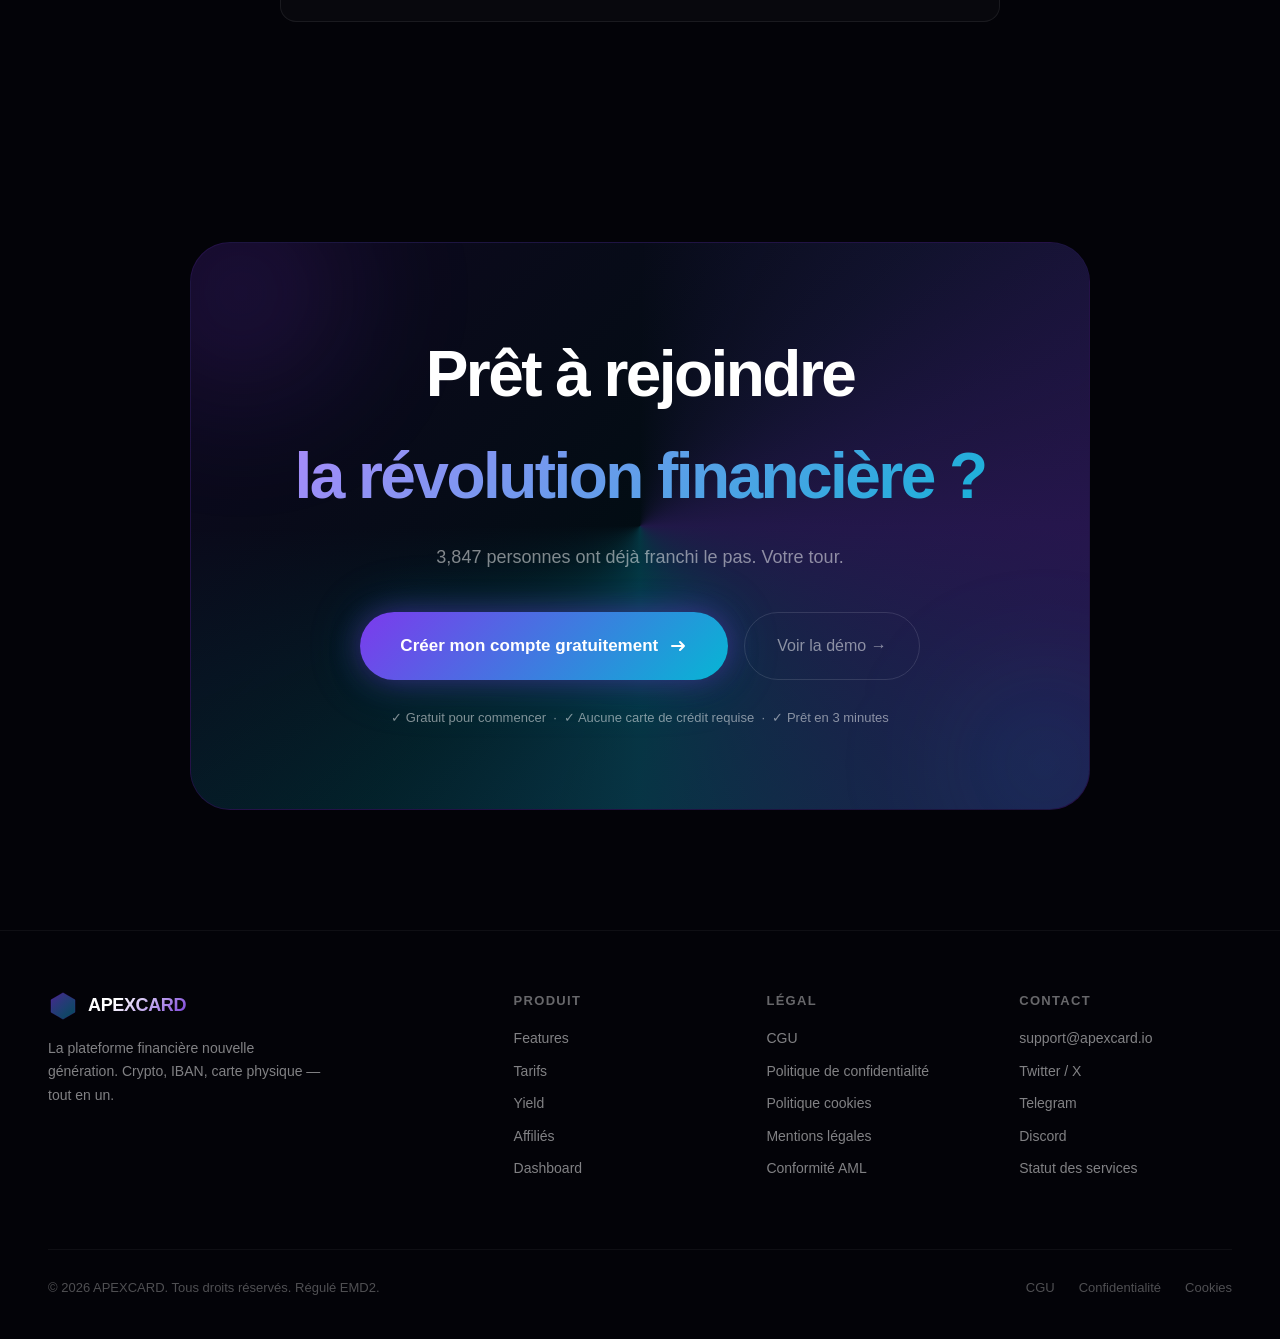
==== commit 84767844: "fix: replace hardcoded real name with generic names on demo cards - index.html: replace 'Jean-Philip" ====
--- a/index.html
+++ b/index.html
@@ -1583,7 +1583,7 @@
           <div class="card-chip"></div>
           <div class="card-number">5412 •••• •••• 3091</div>
           <div class="card-bottom">
-            <span class="card-holder">Jean-Philippe Nové</span>
+            <span class="card-holder">ALEX JOHNSON</span>
             <span class="card-exp">12/28</span>
           </div>
           <div class="holo-overlay"></div>
@@ -1673,7 +1673,7 @@
         <div class="mini-card">
           <div class="mini-card-chip"></div>
           <div class="mini-card-num">5412 •••• •••• 3091</div>
-          <div class="mini-card-name">Jean-Philippe Nové</div>
+          <div class="mini-card-name">ALEX JOHNSON</div>
           <div class="mini-card-holo"></div>
         </div>
         <div class="card-info">
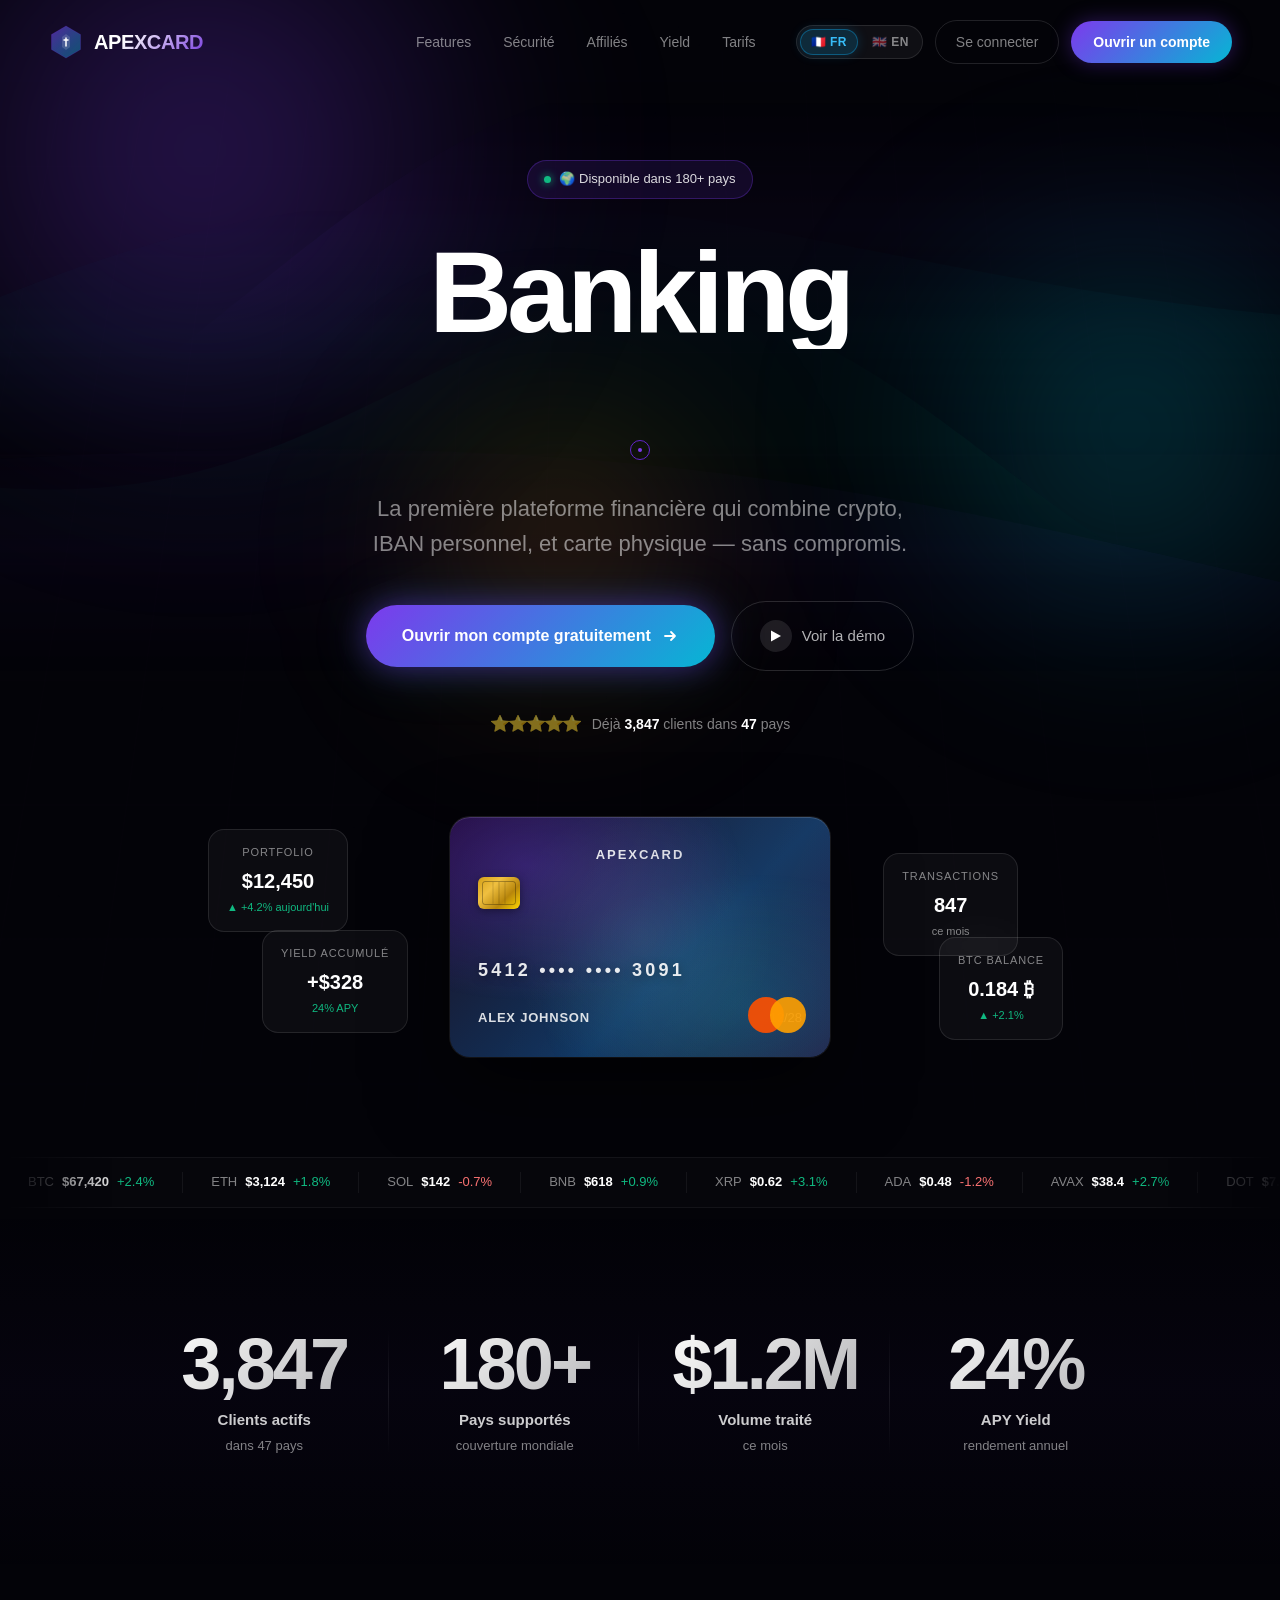
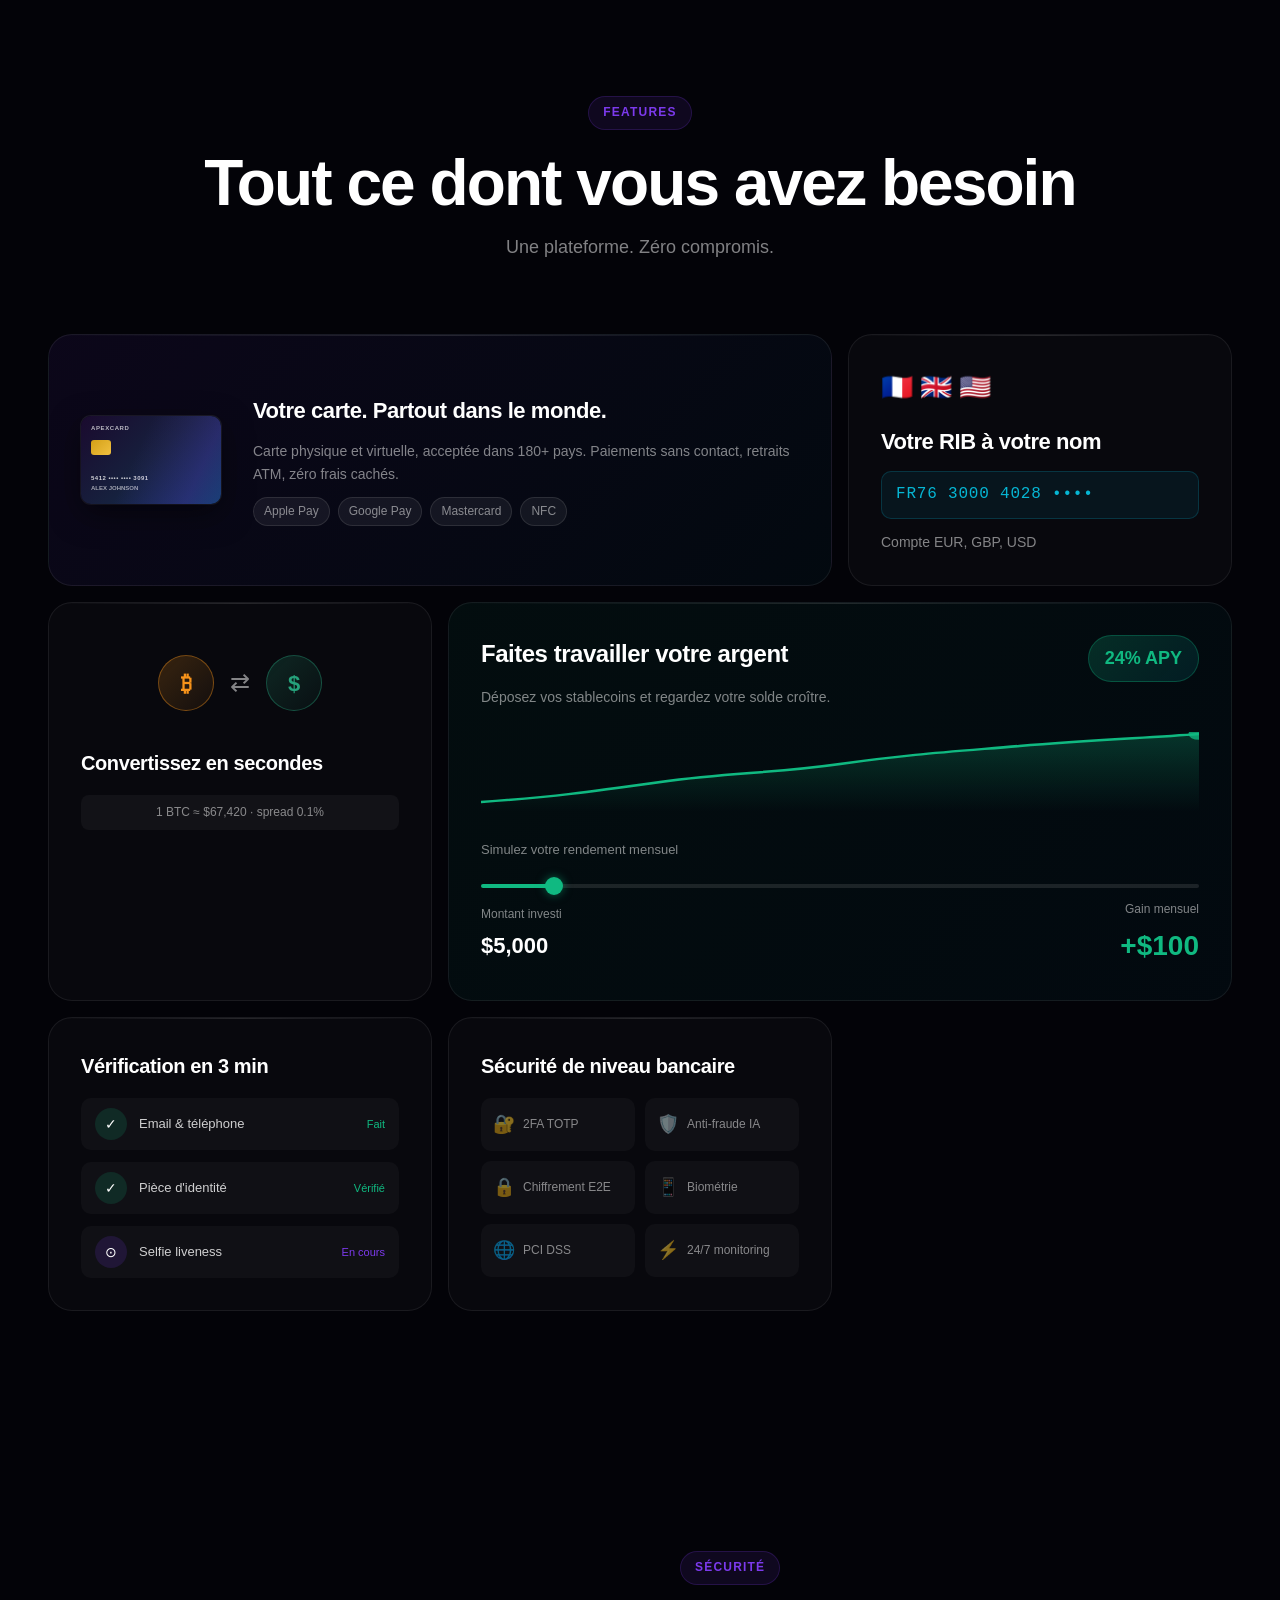
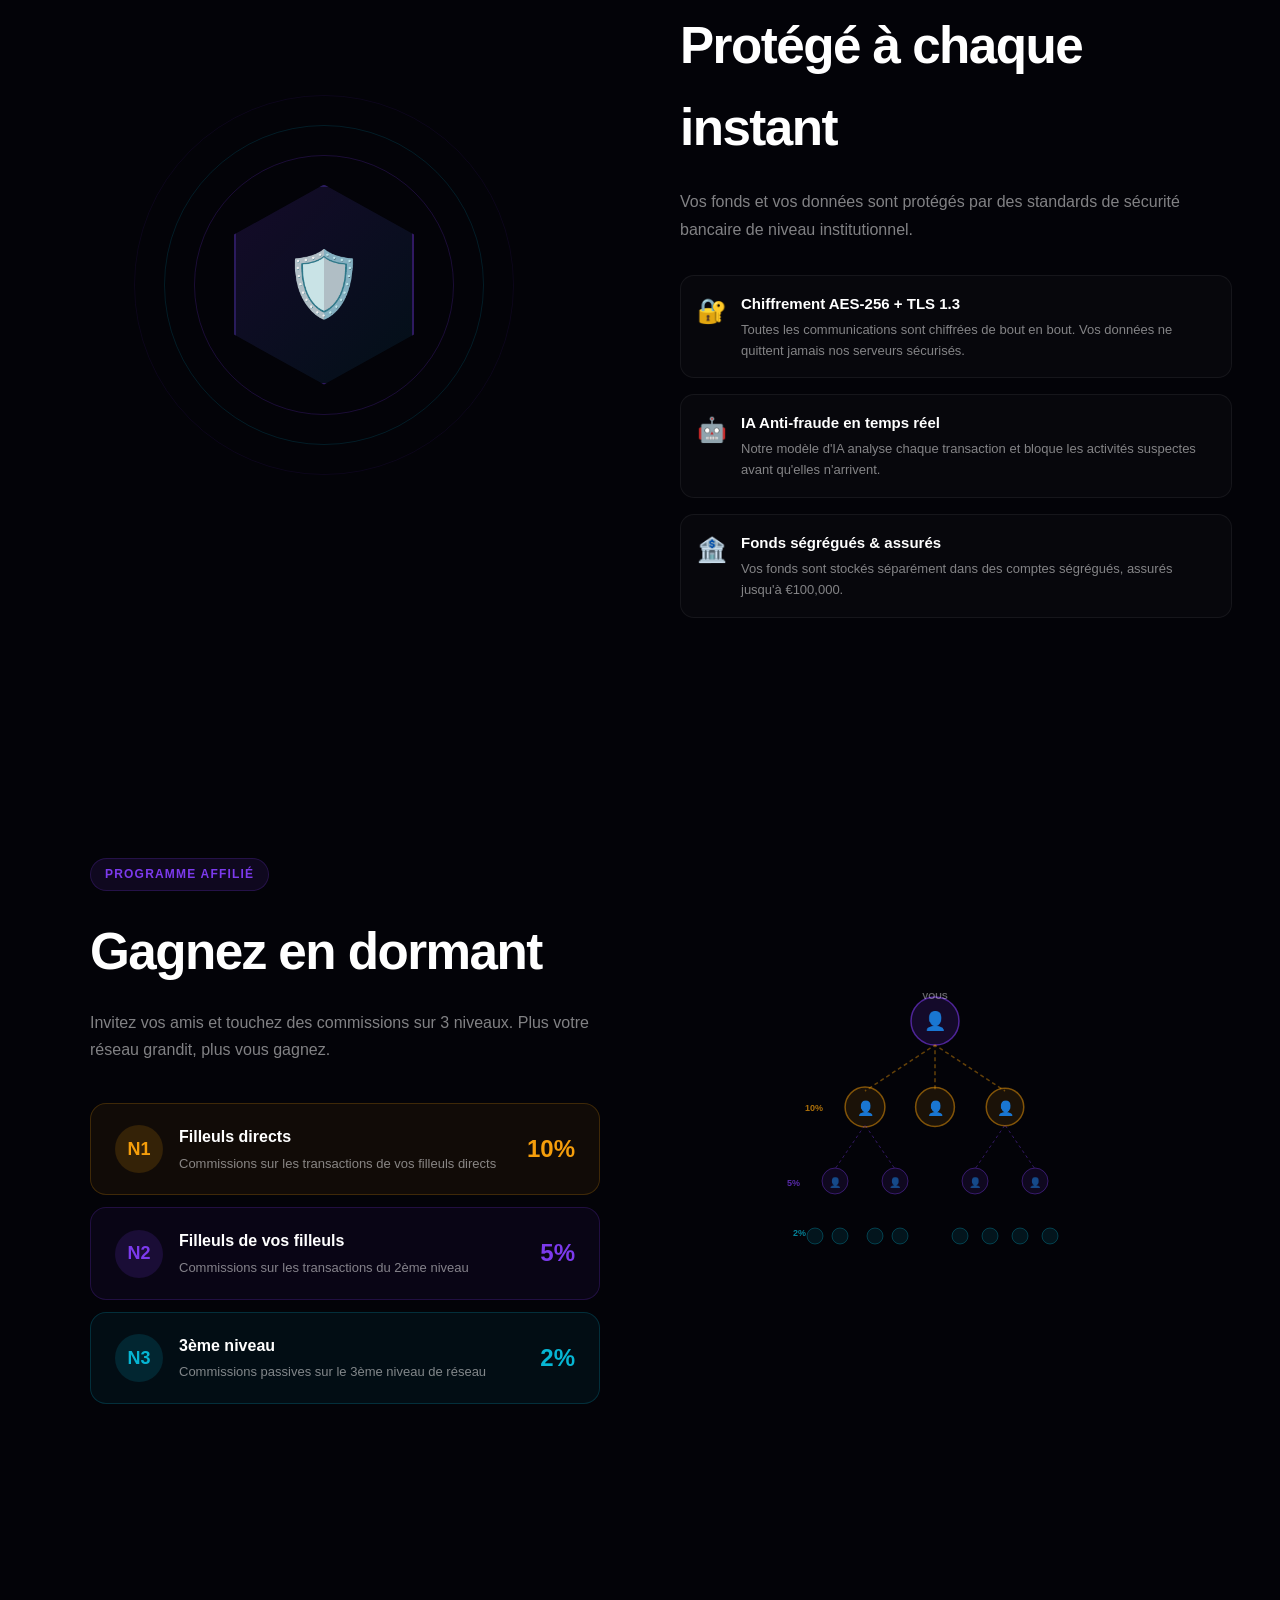
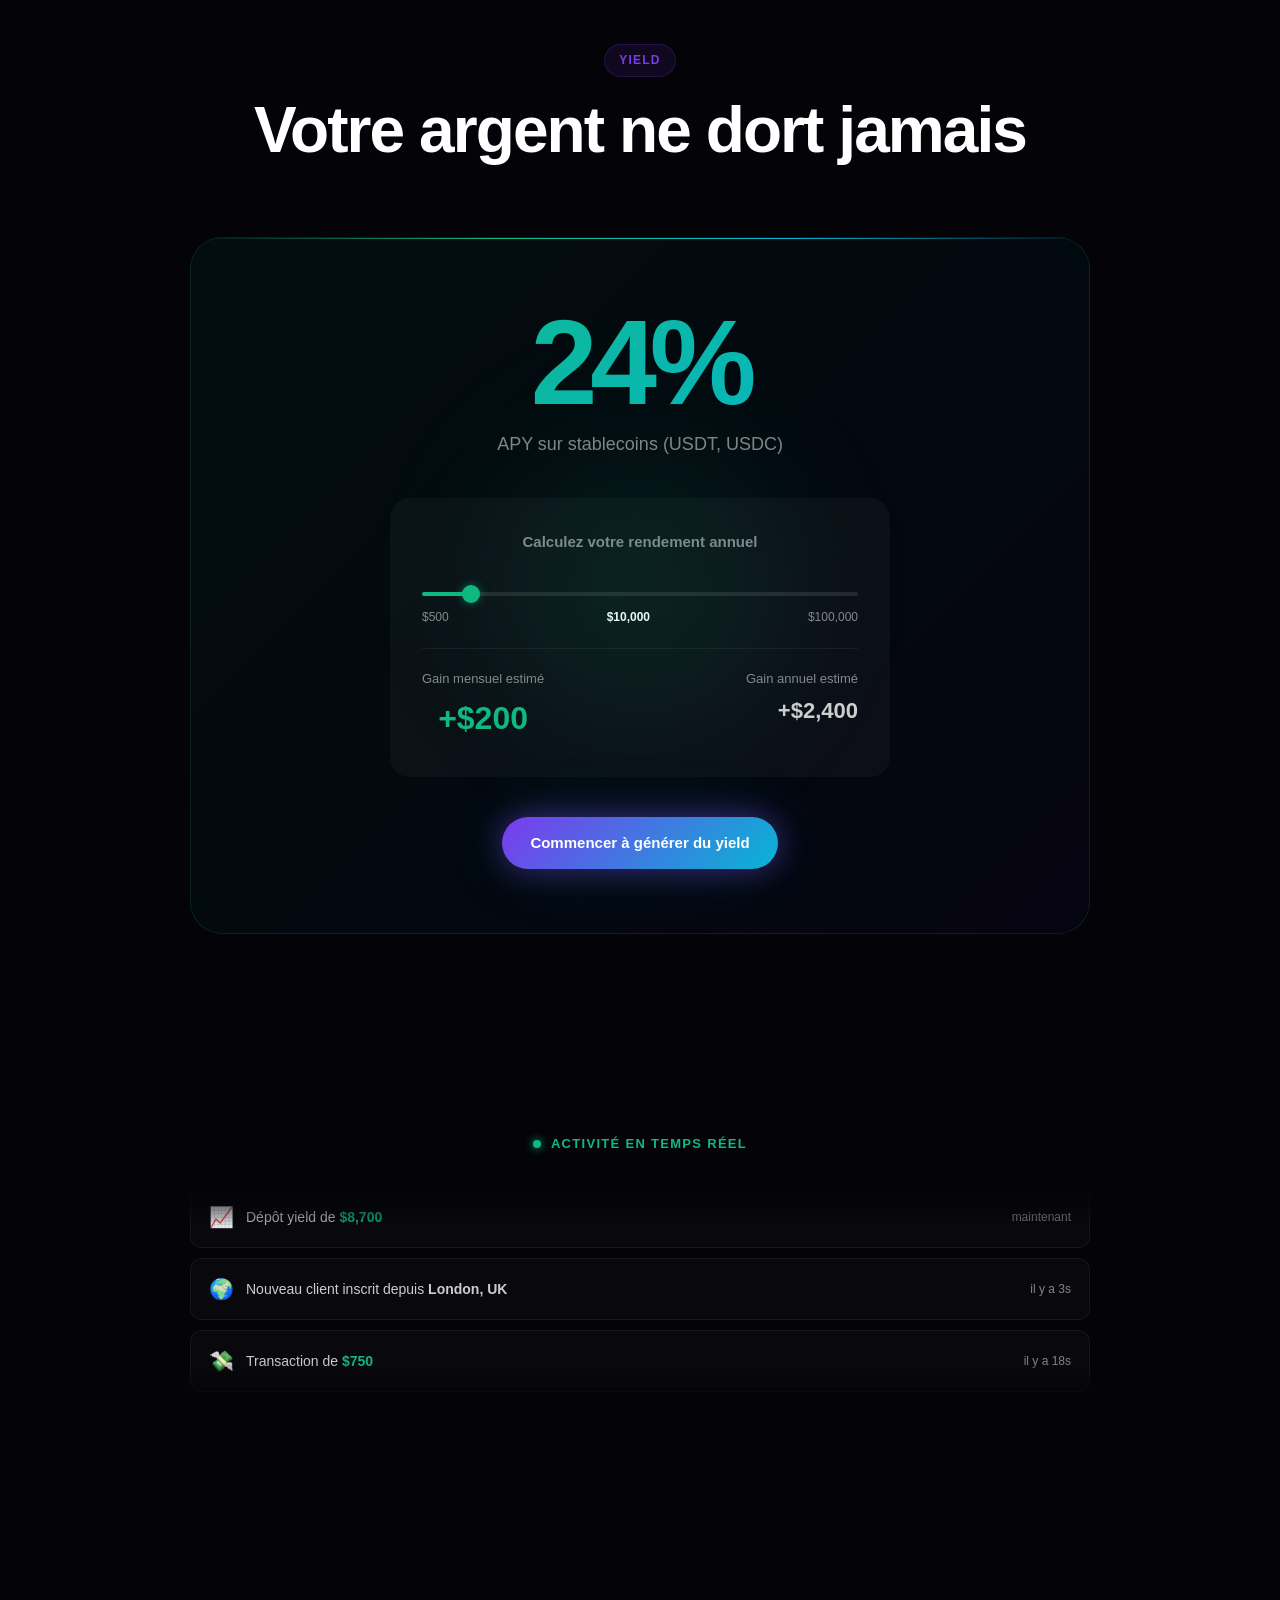
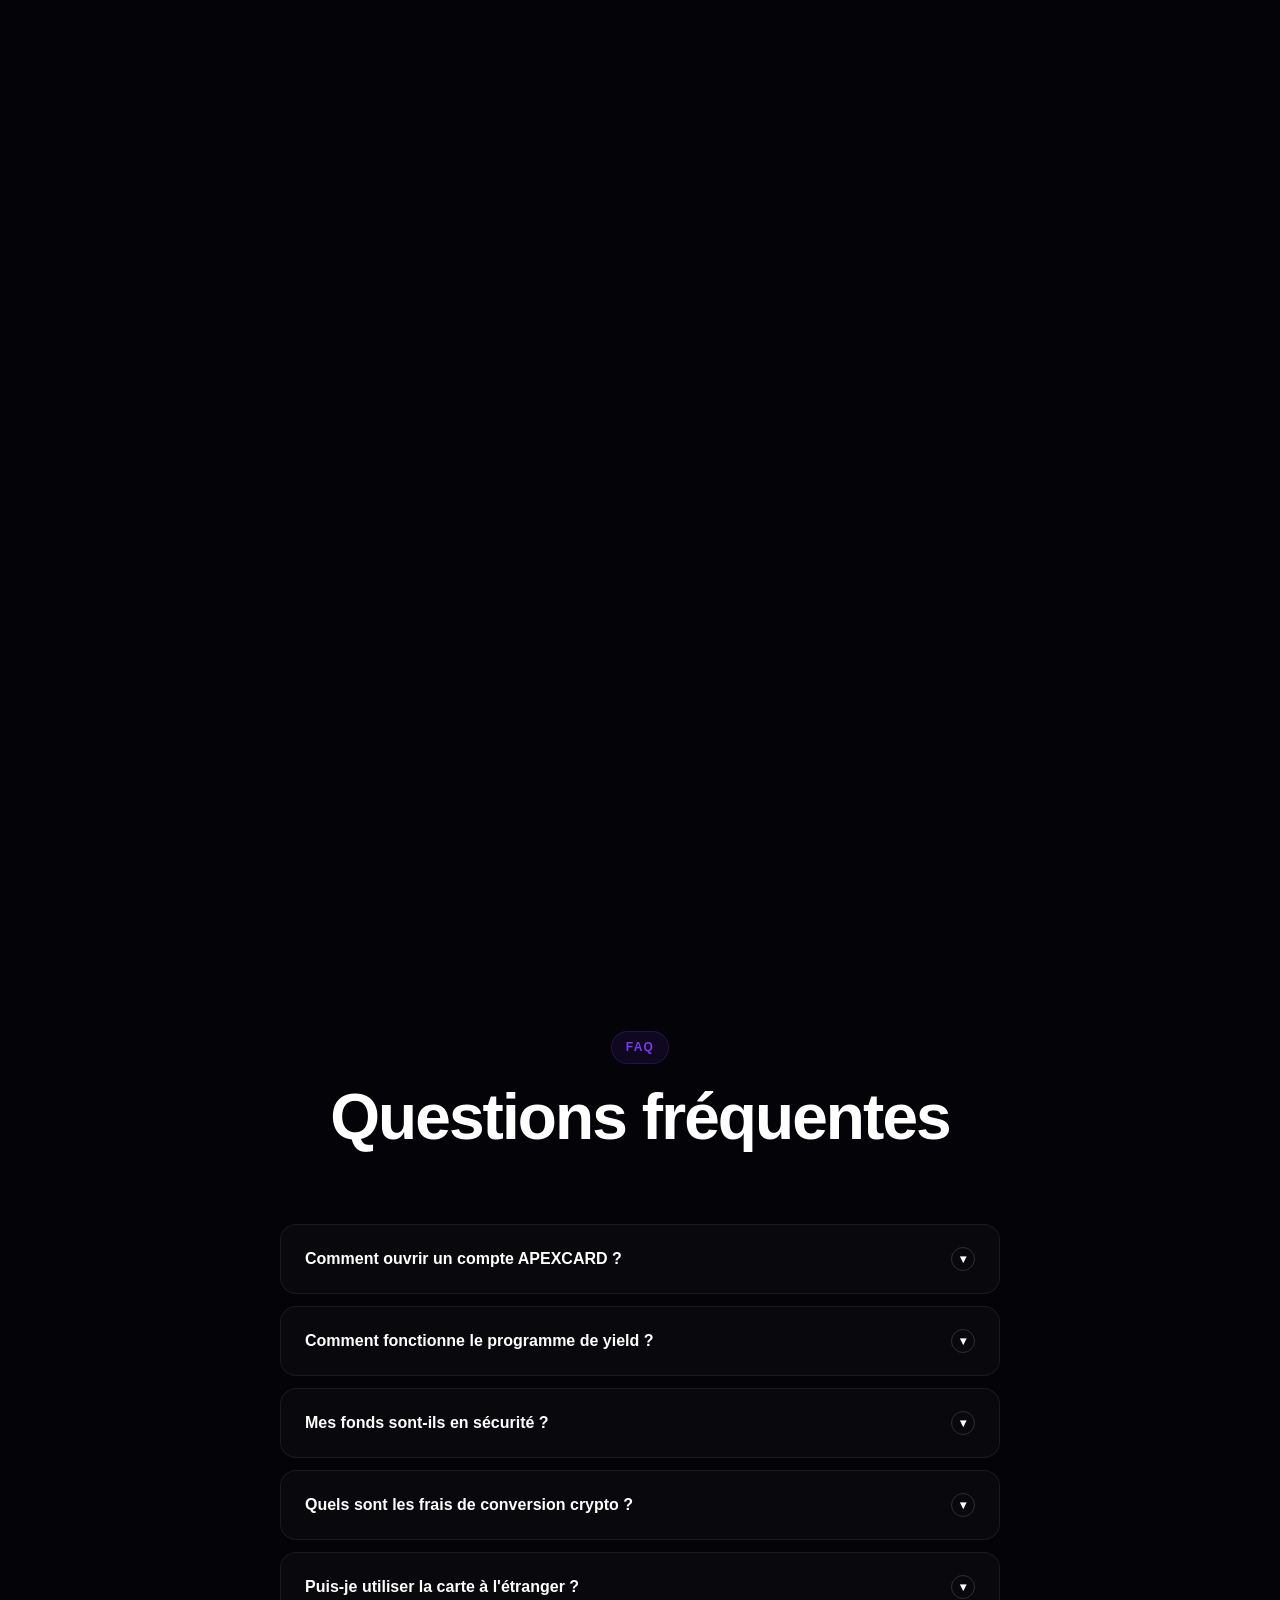
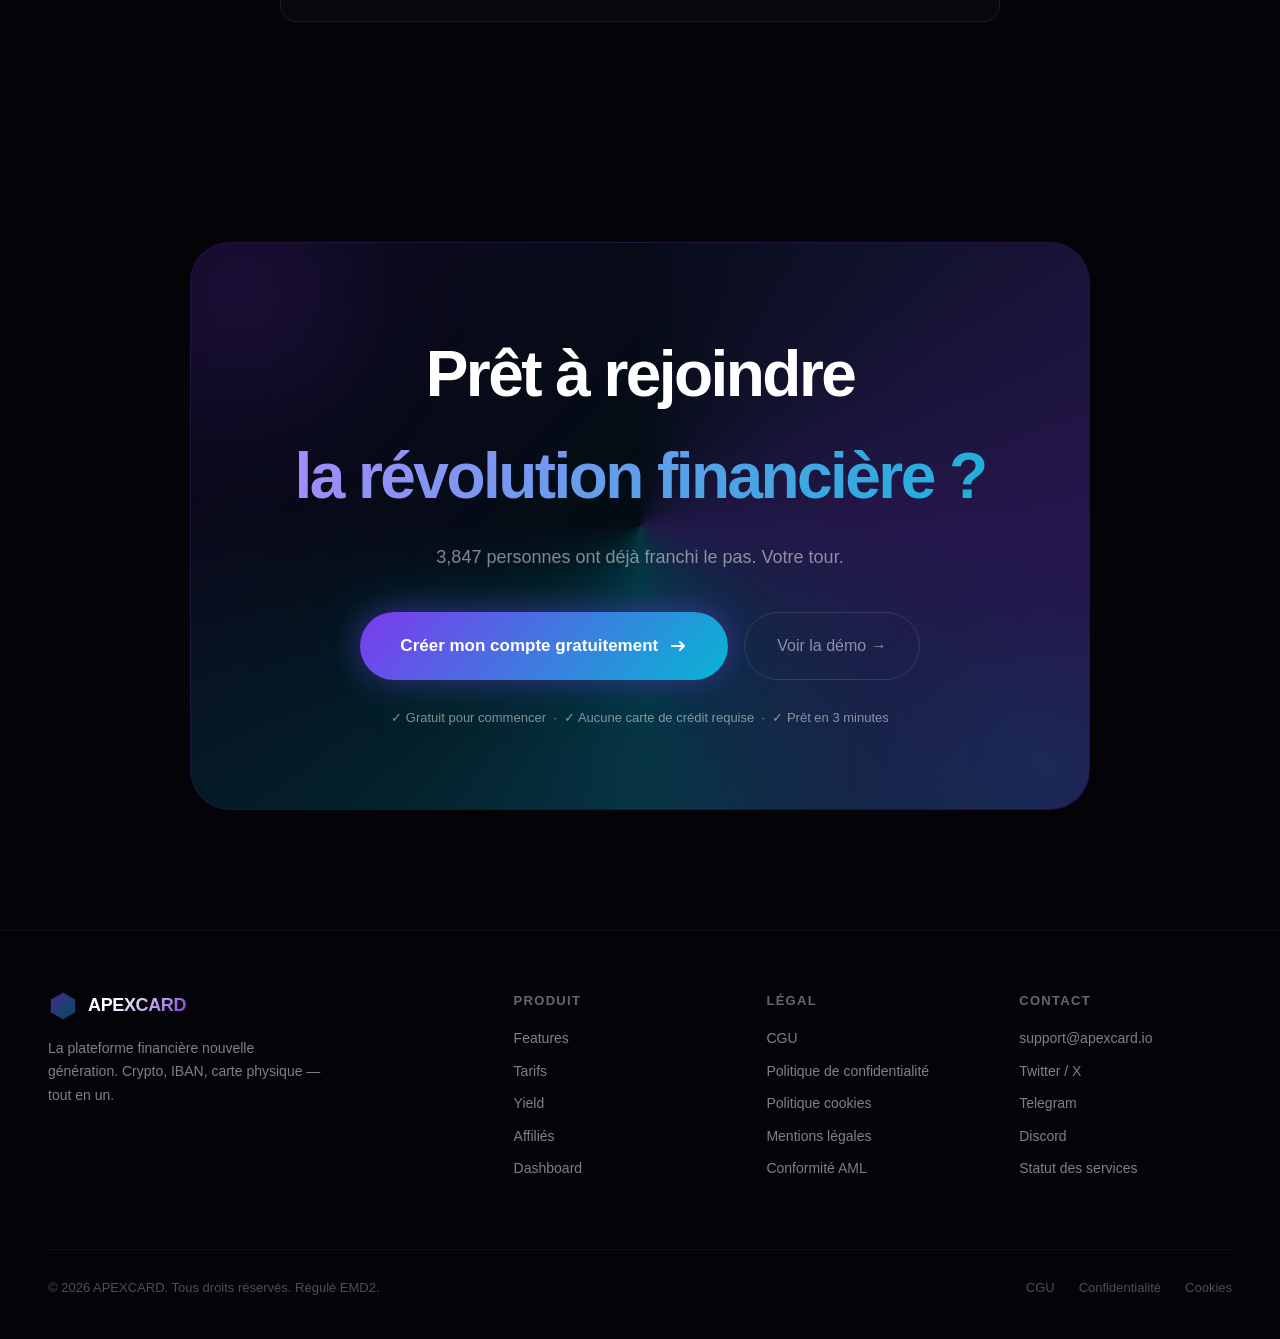
==== commit 85c163d4: "feat: i18n FR/EN — sélecteur de langue sur toutes les pages, traductions fintech professionnelles" ====
--- a/index.html
+++ b/index.html
@@ -1510,15 +1510,19 @@
       <span class="nav-logo-text">APEXCARD</span>
     </a>
     <nav class="nav-links">
-      <a href="#features">Features</a>
-      <a href="#security">Sécurité</a>
-      <a href="#affiliate">Affiliés</a>
-      <a href="#yield">Yield</a>
-      <a href="#pricing">Tarifs</a>
+      <a href="#features" data-i18n="nav.features">Features</a>
+      <a href="#security" data-i18n="nav.security">Sécurité</a>
+      <a href="#affiliate" data-i18n="nav.affiliate">Affiliés</a>
+      <a href="#yield" data-i18n="nav.yield">Yield</a>
+      <a href="#pricing" data-i18n="nav.pricing">Tarifs</a>
     </nav>
     <div class="nav-cta">
-      <a href="login.html" class="btn-ghost">Se connecter</a>
-      <a href="onboarding.html" class="btn-gradient magnetic">Ouvrir un compte</a>
+      <div class="lang-switcher">
+        <button onclick="i18n.setLang('fr')" data-lang="fr" class="lang-btn">🇫🇷 FR</button>
+        <button onclick="i18n.setLang('en')" data-lang="en" class="lang-btn">🇬🇧 EN</button>
+      </div>
+      <a href="login.html" class="btn-ghost" data-i18n="nav.login">Se connecter</a>
+      <a href="onboarding.html" class="btn-gradient magnetic" data-i18n="nav.open_account">Ouvrir un compte</a>
     </div>
     <button class="hamburger" id="hamburger" aria-label="Menu">
       <span></span><span></span><span></span>
@@ -1538,7 +1542,7 @@
 <section class="hero" id="hero">
   <div class="hero-badge">
     <span class="badge-dot"></span>
-    <span>🌍 Disponible dans 180+ pays</span>
+    <span data-i18n="index.badge">🌍 Disponible dans 180+ pays</span>
   </div>
 
   <h1 class="hero-title">
@@ -1546,14 +1550,14 @@
     <div class="title-line gradient-text" id="line2" data-text="without borders."></div>
   </h1>
 
-  <p class="hero-sub">
+  <p class="hero-sub" data-i18n="index.hero.sub">
     La première plateforme financière qui combine crypto, IBAN personnel,
     et carte physique — sans compromis.
   </p>
 
   <div class="hero-cta">
     <a href="onboarding.html" class="btn-primary magnetic" id="cta-main">
-      <span>Ouvrir mon compte gratuitement</span>
+      <span data-i18n="index.hero.cta_main">Ouvrir mon compte gratuitement</span>
       <svg width="18" height="18" viewBox="0 0 18 18" fill="none">
         <path d="M4 9h10M10 5l4 4-4 4" stroke="white" stroke-width="1.8" stroke-linecap="round" stroke-linejoin="round"/>
       </svg>
@@ -1565,13 +1569,13 @@
           <path d="M1 1.5l10 5.5-10 5.5V1.5z" fill="white"/>
         </svg>
       </span>
-      Voir la démo
+      <span data-i18n="index.hero.cta_demo">Voir la démo</span>
     </a>
   </div>
 
   <div class="social-proof">
     <span class="stars">⭐⭐⭐⭐⭐</span>
-    <span>Déjà <strong>3,847</strong> clients dans <strong>47</strong> pays</span>
+    <span data-i18n="index.social_proof">Déjà <strong>3,847</strong> clients dans <strong>47</strong> pays</span>
   </div>
 
   <!-- 3D Card Visual -->
@@ -1601,24 +1605,24 @@
     <!-- Floating Stats -->
     <div class="hero-dashboard-preview" aria-hidden="true">
       <div class="float-stat fs-1 glass-card">
-        <div class="float-stat-label">Portfolio</div>
+        <div class="float-stat-label" data-i18n="index.fs1.label">Portfolio</div>
         <div class="float-stat-value">$12,450</div>
-        <div class="float-stat-change pos">▲ +4.2% aujourd'hui</div>
+        <div class="float-stat-change pos" data-i18n="index.fs1.change">▲ +4.2% aujourd'hui</div>
       </div>
       <div class="float-stat fs-2 glass-card">
-        <div class="float-stat-label">BTC Balance</div>
+        <div class="float-stat-label" data-i18n="index.fs2.label">BTC Balance</div>
         <div class="float-stat-value">0.184 ₿</div>
         <div class="float-stat-change pos">▲ +2.1%</div>
       </div>
       <div class="float-stat fs-3 glass-card">
-        <div class="float-stat-label">Yield accumulé</div>
+        <div class="float-stat-label" data-i18n="index.fs3.label">Yield accumulé</div>
         <div class="float-stat-value">+$328</div>
-        <div class="float-stat-change pos">24% APY</div>
+        <div class="float-stat-change pos" data-i18n="index.fs3.change">24% APY</div>
       </div>
       <div class="float-stat fs-4 glass-card">
-        <div class="float-stat-label">Transactions</div>
+        <div class="float-stat-label" data-i18n="index.fs4.label">Transactions</div>
         <div class="float-stat-value">847</div>
-        <div class="float-stat-change" style="color:var(--text-muted)">ce mois</div>
+        <div class="float-stat-change" style="color:var(--text-muted)" data-i18n="index.fs4.change">ce mois</div>
       </div>
     </div>
   </div>
@@ -1637,23 +1641,23 @@
   <div class="stats-grid reveal">
     <div class="stat-item" data-target="3847" data-prefix="" data-suffix="" data-decimals="0">
       <div class="stat-value" id="stat-0">0</div>
-      <div class="stat-label">Clients actifs</div>
-      <div class="stat-sub">dans 47 pays</div>
+      <div class="stat-label" data-i18n="index.stat0.label">Clients actifs</div>
+      <div class="stat-sub" data-i18n="index.stat0.sub">dans 47 pays</div>
     </div>
     <div class="stat-item" data-target="180" data-prefix="" data-suffix="+" data-decimals="0">
       <div class="stat-value" id="stat-1">0</div>
-      <div class="stat-label">Pays supportés</div>
-      <div class="stat-sub">couverture mondiale</div>
+      <div class="stat-label" data-i18n="index.stat1.label">Pays supportés</div>
+      <div class="stat-sub" data-i18n="index.stat1.sub">couverture mondiale</div>
     </div>
     <div class="stat-item" data-target="1.2" data-prefix="$" data-suffix="M" data-decimals="1">
       <div class="stat-value" id="stat-2">$0</div>
-      <div class="stat-label">Volume traité</div>
-      <div class="stat-sub">ce mois</div>
+      <div class="stat-label" data-i18n="index.stat2.label">Volume traité</div>
+      <div class="stat-sub" data-i18n="index.stat2.sub">ce mois</div>
     </div>
     <div class="stat-item" data-target="24" data-prefix="" data-suffix="%" data-decimals="0">
       <div class="stat-value" id="stat-3">0</div>
-      <div class="stat-label">APY Yield</div>
-      <div class="stat-sub">rendement annuel</div>
+      <div class="stat-label" data-i18n="index.stat3.label">APY Yield</div>
+      <div class="stat-sub" data-i18n="index.stat3.sub">rendement annuel</div>
     </div>
   </div>
 </section>
@@ -1662,9 +1666,9 @@
 <section class="features-section" id="features">
   <div class="container">
     <div class="section-header reveal">
-      <div class="section-tag">Features</div>
-      <h2>Tout ce dont vous avez besoin</h2>
-      <p>Une plateforme. Zéro compromis.</p>
+      <div class="section-tag" data-i18n="index.features.tag">Features</div>
+      <h2 data-i18n="index.features.title">Tout ce dont vous avez besoin</h2>
+      <p data-i18n="index.features.sub">Une plateforme. Zéro compromis.</p>
     </div>
 
     <div class="bento-grid">
@@ -1677,8 +1681,8 @@
           <div class="mini-card-holo"></div>
         </div>
         <div class="card-info">
-          <h3>Votre carte. Partout dans le monde.</h3>
-          <p style="color:var(--text-muted);font-size:14px;margin-top:8px;line-height:1.6">Carte physique et virtuelle, acceptée dans 180+ pays. Paiements sans contact, retraits ATM, zéro frais cachés.</p>
+          <h3 data-i18n="index.card.title">Votre carte. Partout dans le monde.</h3>
+          <p style="color:var(--text-muted);font-size:14px;margin-top:8px;line-height:1.6" data-i18n="index.card.desc">Carte physique et virtuelle, acceptée dans 180+ pays. Paiements sans contact, retraits ATM, zéro frais cachés.</p>
           <div class="feature-tags">
             <span class="feature-tag">Apple Pay</span>
             <span class="feature-tag">Google Pay</span>
@@ -1691,9 +1695,9 @@
       <!-- Card 2 : IBAN -->
       <div class="bento-card iban-feature reveal reveal-delay-2">
         <div class="iban-flags">🇫🇷 🇬🇧 🇺🇸</div>
-        <h3>Votre RIB à votre nom</h3>
+        <h3 data-i18n="index.iban.title">Votre RIB à votre nom</h3>
         <div class="iban-preview">FR76 3000 4028 ••••</div>
-        <p>Compte EUR, GBP, USD</p>
+        <p data-i18n="index.iban.sub">Compte EUR, GBP, USD</p>
       </div>
 
       <!-- Card 3 : Swap -->
@@ -1703,7 +1707,7 @@
           <div class="swap-arrow">⇄</div>
           <div class="token usdt">$</div>
         </div>
-        <h3>Convertissez en secondes</h3>
+        <h3 data-i18n="index.swap.title">Convertissez en secondes</h3>
         <div class="swap-rate">1 BTC ≈ $67,420 · spread 0.1%</div>
       </div>
 
@@ -1711,8 +1715,8 @@
       <div class="bento-card bento-wide yield-feature reveal reveal-delay-1">
         <div class="yield-header">
           <div>
-            <h3>Faites travailler votre argent</h3>
-            <p style="color:var(--text-muted);font-size:14px;margin-top:6px">Déposez vos stablecoins et regardez votre solde croître.</p>
+            <h3 data-i18n="index.yield_card.title">Faites travailler votre argent</h3>
+            <p style="color:var(--text-muted);font-size:14px;margin-top:6px" data-i18n="index.yield_card.desc">Déposez vos stablecoins et regardez votre solde croître.</p>
           </div>
           <div class="yield-badge">24% APY</div>
         </div>
@@ -1735,7 +1739,7 @@
           </circle>
         </svg>
         <div class="yield-simulator">
-          <label>Simulez votre rendement mensuel</label>
+          <label data-i18n="index.yield_card.label">Simulez votre rendement mensuel</label>
           <input type="range" class="yield-slider" id="yield-input" min="500" max="50000" value="5000" style="--pct:9%">
           <div class="yield-result">
             <div>
@@ -1752,29 +1756,29 @@
 
       <!-- Card 5 : KYC -->
       <div class="bento-card kyc-feature reveal reveal-delay-2">
-        <h3>Vérification en 3 min</h3>
+        <h3 data-i18n="index.kyc.title">Vérification en 3 min</h3>
         <div class="kyc-steps">
           <div class="kyc-step">
             <div class="kyc-step-icon done">✓</div>
-            <div class="kyc-step-text">Email & téléphone</div>
-            <div class="kyc-step-status done">Fait</div>
+            <div class="kyc-step-text" data-i18n="index.kyc.step1">Email & téléphone</div>
+            <div class="kyc-step-status done" data-i18n="index.kyc.step1.status">Fait</div>
           </div>
           <div class="kyc-step">
             <div class="kyc-step-icon done">✓</div>
-            <div class="kyc-step-text">Pièce d'identité</div>
-            <div class="kyc-step-status done">Vérifié</div>
+            <div class="kyc-step-text" data-i18n="index.kyc.step2">Pièce d'identité</div>
+            <div class="kyc-step-status done" data-i18n="index.kyc.step2.status">Vérifié</div>
           </div>
           <div class="kyc-step">
             <div class="kyc-step-icon active">⊙</div>
-            <div class="kyc-step-text">Selfie liveness</div>
-            <div class="kyc-step-status active">En cours</div>
+            <div class="kyc-step-text" data-i18n="index.kyc.step3">Selfie liveness</div>
+            <div class="kyc-step-status active" data-i18n="index.kyc.step3.status">En cours</div>
           </div>
         </div>
       </div>
 
       <!-- Card 6 : Sécurité -->
       <div class="bento-card security-feature reveal reveal-delay-3">
-        <h3>Sécurité de niveau bancaire</h3>
+        <h3 data-i18n="index.security_card.title">Sécurité de niveau bancaire</h3>
         <div class="security-items">
           <div class="security-item"><span class="security-item-icon">🔐</span>2FA TOTP</div>
           <div class="security-item"><span class="security-item-icon">🛡️</span>Anti-fraude IA</div>
@@ -1800,29 +1804,29 @@
       <div class="security-shield">🛡️</div>
     </div>
     <div class="security-text reveal reveal-delay-2">
-      <div class="section-tag">Sécurité</div>
-      <h2>Protégé à chaque instant</h2>
-      <p style="color:var(--text-muted);font-size:16px;line-height:1.7">Vos fonds et vos données sont protégés par des standards de sécurité bancaire de niveau institutionnel.</p>
+      <div class="section-tag" data-i18n="index.security.tag">Sécurité</div>
+      <h2 data-i18n="index.security.title">Protégé à chaque instant</h2>
+      <p style="color:var(--text-muted);font-size:16px;line-height:1.7" data-i18n="index.security.sub">Vos fonds et vos données sont protégés par des standards de sécurité bancaire de niveau institutionnel.</p>
       <div class="security-features">
         <div class="security-feat">
           <span class="security-feat-icon">🔐</span>
           <div>
-            <div class="security-feat-title">Chiffrement AES-256 + TLS 1.3</div>
-            <div class="security-feat-desc">Toutes les communications sont chiffrées de bout en bout. Vos données ne quittent jamais nos serveurs sécurisés.</div>
+            <div class="security-feat-title" data-i18n="index.security.feat1.title">Chiffrement AES-256 + TLS 1.3</div>
+            <div class="security-feat-desc" data-i18n="index.security.feat1.desc">Toutes les communications sont chiffrées de bout en bout. Vos données ne quittent jamais nos serveurs sécurisés.</div>
           </div>
         </div>
         <div class="security-feat">
           <span class="security-feat-icon">🤖</span>
           <div>
-            <div class="security-feat-title">IA Anti-fraude en temps réel</div>
-            <div class="security-feat-desc">Notre modèle d'IA analyse chaque transaction et bloque les activités suspectes avant qu'elles n'arrivent.</div>
+            <div class="security-feat-title" data-i18n="index.security.feat2.title">IA Anti-fraude en temps réel</div>
+            <div class="security-feat-desc" data-i18n="index.security.feat2.desc">Notre modèle d'IA analyse chaque transaction et bloque les activités suspectes avant qu'elles n'arrivent.</div>
           </div>
         </div>
         <div class="security-feat">
           <span class="security-feat-icon">🏦</span>
           <div>
-            <div class="security-feat-title">Fonds ségrégués & assurés</div>
-            <div class="security-feat-desc">Vos fonds sont stockés séparément dans des comptes ségrégués, assurés jusqu'à €100,000.</div>
+            <div class="security-feat-title" data-i18n="index.security.feat3.title">Fonds ségrégués & assurés</div>
+            <div class="security-feat-desc" data-i18n="index.security.feat3.desc">Vos fonds sont stockés séparément dans des comptes ségrégués, assurés jusqu'à €100,000.</div>
           </div>
         </div>
       </div>
@@ -1834,31 +1838,31 @@
 <section class="affiliate-section" id="affiliate">
   <div class="affiliate-content">
     <div class="reveal">
-      <div class="section-tag">Programme Affilié</div>
-      <h2 style="font-size:clamp(32px,4vw,52px);font-weight:800;letter-spacing:-0.03em;margin-bottom:16px">Gagnez en dormant</h2>
-      <p style="color:var(--text-muted);font-size:16px;line-height:1.7;margin-bottom:40px">Invitez vos amis et touchez des commissions sur 3 niveaux. Plus votre réseau grandit, plus vous gagnez.</p>
+      <div class="section-tag" data-i18n="index.affiliate.tag">Programme Affilié</div>
+      <h2 style="font-size:clamp(32px,4vw,52px);font-weight:800;letter-spacing:-0.03em;margin-bottom:16px" data-i18n="index.affiliate.title">Gagnez en dormant</h2>
+      <p style="color:var(--text-muted);font-size:16px;line-height:1.7;margin-bottom:40px" data-i18n="index.affiliate.sub">Invitez vos amis et touchez des commissions sur 3 niveaux. Plus votre réseau grandit, plus vous gagnez.</p>
       <div class="affiliate-levels">
         <div class="affiliate-level affiliate-level-1">
           <div class="affiliate-level-badge level-1-badge">N1</div>
           <div class="affiliate-level-info">
-            <h4>Filleuls directs</h4>
-            <p>Commissions sur les transactions de vos filleuls directs</p>
+            <h4 data-i18n="index.affiliate.l1.title">Filleuls directs</h4>
+            <p data-i18n="index.affiliate.l1.desc">Commissions sur les transactions de vos filleuls directs</p>
           </div>
           <div class="affiliate-level-pct" style="color:var(--gold)">10%</div>
         </div>
         <div class="affiliate-level affiliate-level-2">
           <div class="affiliate-level-badge level-2-badge">N2</div>
           <div class="affiliate-level-info">
-            <h4>Filleuls de vos filleuls</h4>
-            <p>Commissions sur les transactions du 2ème niveau</p>
+            <h4 data-i18n="index.affiliate.l2.title">Filleuls de vos filleuls</h4>
+            <p data-i18n="index.affiliate.l2.desc">Commissions sur les transactions du 2ème niveau</p>
           </div>
           <div class="affiliate-level-pct" style="color:var(--violet)">5%</div>
         </div>
         <div class="affiliate-level affiliate-level-3">
           <div class="affiliate-level-badge level-3-badge">N3</div>
           <div class="affiliate-level-info">
-            <h4>3ème niveau</h4>
-            <p>Commissions passives sur le 3ème niveau de réseau</p>
+            <h4 data-i18n="index.affiliate.l3.title">3ème niveau</h4>
+            <p data-i18n="index.affiliate.l3.desc">Commissions passives sur le 3ème niveau de réseau</p>
           </div>
           <div class="affiliate-level-pct" style="color:var(--cyan)">2%</div>
         </div>
@@ -1935,15 +1939,15 @@
 <section class="yield-section" id="yield">
   <div class="container">
     <div class="section-header reveal">
-      <div class="section-tag">Yield</div>
-      <h2>Votre argent ne dort jamais</h2>
+      <div class="section-tag" data-i18n="index.yield.tag">Yield</div>
+      <h2 data-i18n="index.yield.title">Votre argent ne dort jamais</h2>
     </div>
     <div class="yield-big-card reveal reveal-delay-1">
       <div class="blob-yield" aria-hidden="true"></div>
       <div class="yield-apy">24%</div>
-      <div class="yield-apy-label">APY sur stablecoins (USDT, USDC)</div>
+      <div class="yield-apy-label" data-i18n="index.yield.apy_label">APY sur stablecoins (USDT, USDC)</div>
       <div class="yield-big-simulator">
-        <h4>Calculez votre rendement annuel</h4>
+        <h4 data-i18n="index.yield.sim_title">Calculez votre rendement annuel</h4>
         <input type="range" class="yield-slider" id="yield-big-input" min="500" max="100000" value="10000" style="--pct:9.5%">
         <div style="display:flex;justify-content:space-between;font-size:12px;color:var(--text-muted);margin-bottom:8px">
           <span>$500</span>
@@ -1952,18 +1956,18 @@
         </div>
         <div class="yield-big-result">
           <div>
-            <div class="yield-big-monthly-label">Gain mensuel estimé</div>
+            <div class="yield-big-monthly-label" data-i18n="index.yield.monthly_label">Gain mensuel estimé</div>
             <div class="yield-big-monthly-val" id="yield-big-monthly">+$200</div>
           </div>
           <div style="text-align:right">
-            <div class="yield-big-annual-label">Gain annuel estimé</div>
+            <div class="yield-big-annual-label" data-i18n="index.yield.annual_label">Gain annuel estimé</div>
             <div class="yield-big-annual-val" id="yield-big-annual">+$2,400</div>
           </div>
         </div>
       </div>
       <div style="margin-top:40px;display:flex;gap:12px;justify-content:center;flex-wrap:wrap">
         <a href="onboarding.html" class="btn-primary magnetic" style="font-size:15px;padding:14px 28px">
-          <span>Commencer à générer du yield</span>
+          <span data-i18n="index.yield.cta">Commencer à générer du yield</span>
           <div class="btn-shimmer"></div>
         </a>
       </div>
@@ -1976,7 +1980,7 @@
   <div class="live-stats-content">
     <div class="live-header">
       <div class="live-dot"></div>
-      <span class="live-label">Activité en temps réel</span>
+      <span class="live-label" data-i18n="index.live.label">Activité en temps réel</span>
     </div>
     <div class="live-feed" id="live-feed"></div>
   </div>
@@ -1986,64 +1990,64 @@
 <section class="pricing-section" id="pricing">
   <div class="container">
     <div class="section-header reveal">
-      <div class="section-tag">Tarifs</div>
-      <h2>Simple. Transparent. Honnête.</h2>
-      <p>Choisissez le plan qui vous correspond. Changez quand vous voulez.</p>
+      <div class="section-tag" data-i18n="index.pricing.tag">Tarifs</div>
+      <h2 data-i18n="index.pricing.title">Simple. Transparent. Honnête.</h2>
+      <p data-i18n="index.pricing.sub">Choisissez le plan qui vous correspond. Changez quand vous voulez.</p>
     </div>
 
     <div class="pricing-grid">
       <!-- Starter -->
       <div class="pricing-card pricing-starter reveal reveal-delay-1">
-        <div class="pricing-plan">Starter</div>
-        <div class="pricing-price">Gratuit</div>
-        <div class="pricing-period">Pour toujours</div>
+        <div class="pricing-plan" data-i18n="index.pricing.starter">Starter</div>
+        <div class="pricing-price" data-i18n="index.pricing.starter.price">Gratuit</div>
+        <div class="pricing-period" data-i18n="index.pricing.starter.period">Pour toujours</div>
         <ul class="pricing-features">
-          <li class="pricing-feature">Carte virtuelle Mastercard</li>
-          <li class="pricing-feature">IBAN personnel (EUR)</li>
-          <li class="pricing-feature">Limite €500/mois</li>
-          <li class="pricing-feature">KYC Tier 0</li>
-          <li class="pricing-feature">Swap crypto basique</li>
-          <li class="pricing-feature">Support email</li>
+          <li class="pricing-feature" data-i18n="index.pricing.f.virtual_card">Carte virtuelle Mastercard</li>
+          <li class="pricing-feature" data-i18n="index.pricing.f.iban_eur">IBAN personnel (EUR)</li>
+          <li class="pricing-feature" data-i18n="index.pricing.f.limit_500">Limite €500/mois</li>
+          <li class="pricing-feature" data-i18n="index.pricing.f.kyc0">KYC Tier 0</li>
+          <li class="pricing-feature" data-i18n="index.pricing.f.swap_basic">Swap crypto basique</li>
+          <li class="pricing-feature" data-i18n="index.pricing.f.support_email">Support email</li>
         </ul>
-        <button class="btn-pricing btn-pricing-outline" onclick="location.href='login.html'">Commencer gratuitement</button>
+        <button class="btn-pricing btn-pricing-outline" onclick="location.href='login.html'" data-i18n="index.pricing.starter.cta">Commencer gratuitement</button>
       </div>
 
       <!-- Standard (recommended) -->
       <div class="pricing-card pricing-standard reveal reveal-delay-2">
-        <div class="pricing-badge">⭐ Populaire</div>
-        <div class="pricing-plan">Standard</div>
+        <div class="pricing-badge" data-i18n="index.pricing.popular">⭐ Populaire</div>
+        <div class="pricing-plan" data-i18n="index.pricing.standard">Standard</div>
         <div class="pricing-price"><span>€</span>9<span style="font-size:28px">.99</span></div>
-        <div class="pricing-period">par mois · sans engagement</div>
+        <div class="pricing-period" data-i18n="index.pricing.standard.period">par mois · sans engagement</div>
         <ul class="pricing-features">
-          <li class="pricing-feature">Carte physique Mastercard Gold</li>
-          <li class="pricing-feature">IBAN EUR + GBP + USD</li>
-          <li class="pricing-feature">Limite €5,000/mois</li>
-          <li class="pricing-feature">KYC Tier 1 & 2</li>
-          <li class="pricing-feature">Swap illimité (0.1% spread)</li>
-          <li class="pricing-feature">Apple Pay & Google Pay</li>
-          <li class="pricing-feature">Support chat prioritaire</li>
+          <li class="pricing-feature" data-i18n="index.pricing.f.phys_card">Carte physique Mastercard Gold</li>
+          <li class="pricing-feature" data-i18n="index.pricing.f.iban_multi">IBAN EUR + GBP + USD</li>
+          <li class="pricing-feature" data-i18n="index.pricing.f.limit_5k">Limite €5,000/mois</li>
+          <li class="pricing-feature" data-i18n="index.pricing.f.kyc12">KYC Tier 1 & 2</li>
+          <li class="pricing-feature" data-i18n="index.pricing.f.swap_unlimited">Swap illimité (0.1% spread)</li>
+          <li class="pricing-feature" data-i18n="index.pricing.f.apple_google">Apple Pay & Google Pay</li>
+          <li class="pricing-feature" data-i18n="index.pricing.f.support_chat">Support chat prioritaire</li>
         </ul>
         <button class="btn-pricing btn-pricing-main" onclick="location.href='login.html'">
-          Ouvrir un compte Standard
+          <span data-i18n="index.pricing.standard.cta">Ouvrir un compte Standard</span>
           <div class="btn-shimmer"></div>
         </button>
       </div>
 
       <!-- Premium -->
       <div class="pricing-card pricing-premium reveal reveal-delay-3">
-        <div class="pricing-plan" style="color:var(--gold)">Premium</div>
+        <div class="pricing-plan" style="color:var(--gold)" data-i18n="index.pricing.premium">Premium</div>
         <div class="pricing-price" style="background:linear-gradient(135deg,#d4a017,#ffd700);-webkit-background-clip:text;-webkit-text-fill-color:transparent;background-clip:text"><span style="-webkit-text-fill-color:unset;background:none;color:#d4a017">€</span>24<span style="font-size:28px;-webkit-text-fill-color:unset;background:none;color:#d4a017">.99</span></div>
-        <div class="pricing-period">par mois · facturation annuelle</div>
+        <div class="pricing-period" data-i18n="index.pricing.premium.period">par mois · facturation annuelle</div>
         <ul class="pricing-features">
-          <li class="pricing-feature premium">Carte Gold métal gravée</li>
-          <li class="pricing-feature premium">Limites illimitées</li>
-          <li class="pricing-feature premium">KYC Tier 3 (business)</li>
-          <li class="pricing-feature premium">Yield 24% APY inclus</li>
-          <li class="pricing-feature premium">Manager dédié</li>
-          <li class="pricing-feature premium">API accès direct</li>
-          <li class="pricing-feature premium">SLA 99.99% garanti</li>
+          <li class="pricing-feature premium" data-i18n="index.pricing.f.gold_card">Carte Gold métal gravée</li>
+          <li class="pricing-feature premium" data-i18n="index.pricing.f.unlimited">Limites illimitées</li>
+          <li class="pricing-feature premium" data-i18n="index.pricing.f.kyc3">KYC Tier 3 (business)</li>
+          <li class="pricing-feature premium" data-i18n="index.pricing.f.yield">Yield 24% APY inclus</li>
+          <li class="pricing-feature premium" data-i18n="index.pricing.f.manager">Manager dédié</li>
+          <li class="pricing-feature premium" data-i18n="index.pricing.f.api">API accès direct</li>
+          <li class="pricing-feature premium" data-i18n="index.pricing.f.sla">SLA 99.99% garanti</li>
         </ul>
-        <button class="btn-pricing btn-pricing-gold" onclick="location.href='login.html'">Passer Premium</button>
+        <button class="btn-pricing btn-pricing-gold" onclick="location.href='login.html'" data-i18n="index.pricing.premium.cta">Passer Premium</button>
       </div>
     </div>
   </div>
@@ -2052,44 +2056,44 @@
 <!-- ─── FAQ ─── -->
 <section class="faq-section" id="faq">
   <div class="section-header reveal">
-    <div class="section-tag">FAQ</div>
-    <h2>Questions fréquentes</h2>
+    <div class="section-tag" data-i18n="index.faq.tag">FAQ</div>
+    <h2 data-i18n="index.faq.title">Questions fréquentes</h2>
   </div>
   <div class="faq-list reveal reveal-delay-1">
     <div class="faq-item">
       <button class="faq-question">
-        <span>Comment ouvrir un compte APEXCARD ?</span>
+        <span data-i18n="index.faq.q1">Comment ouvrir un compte APEXCARD ?</span>
         <span class="faq-chevron">▾</span>
       </button>
-      <div class="faq-answer">L'ouverture de compte prend moins de 5 minutes. Il vous suffit d'un email, d'un numéro de téléphone et d'une pièce d'identité valide. Notre KYC est entièrement digital — pas de courrier, pas de rendez-vous.</div>
+      <div class="faq-answer" data-i18n="index.faq.a1">L'ouverture de compte prend moins de 5 minutes. Il vous suffit d'un email, d'un numéro de téléphone et d'une pièce d'identité valide. Notre KYC est entièrement digital — pas de courrier, pas de rendez-vous.</div>
     </div>
     <div class="faq-item">
       <button class="faq-question">
-        <span>Comment fonctionne le programme de yield ?</span>
+        <span data-i18n="index.faq.q2">Comment fonctionne le programme de yield ?</span>
         <span class="faq-chevron">▾</span>
       </button>
-      <div class="faq-answer">Déposez des stablecoins (USDT, USDC) dans votre portefeuille APEXCARD et gagnez jusqu'à 24% APY. Les intérêts sont distribués quotidiennement et peuvent être retirés à tout moment sans frais.</div>
+      <div class="faq-answer" data-i18n="index.faq.a2">Déposez des stablecoins (USDT, USDC) dans votre portefeuille APEXCARD et gagnez jusqu'à 24% APY. Les intérêts sont distribués quotidiennement et peuvent être retirés à tout moment sans frais.</div>
     </div>
     <div class="faq-item">
       <button class="faq-question">
-        <span>Mes fonds sont-ils en sécurité ?</span>
+        <span data-i18n="index.faq.q3">Mes fonds sont-ils en sécurité ?</span>
         <span class="faq-chevron">▾</span>
       </button>
-      <div class="faq-answer">Oui. Vos fonds fiat sont ségrégués et assurés jusqu'à €100,000. Vos crypto sont stockés avec une solution multi-sig cold/hot wallet. Nous sommes régulés et conformes aux exigences européennes EMD2.</div>
+      <div class="faq-answer" data-i18n="index.faq.a3">Oui. Vos fonds fiat sont ségrégués et assurés jusqu'à €100,000. Vos crypto sont stockés avec une solution multi-sig cold/hot wallet. Nous sommes régulés et conformes aux exigences européennes EMD2.</div>
     </div>
     <div class="faq-item">
       <button class="faq-question">
-        <span>Quels sont les frais de conversion crypto ?</span>
+        <span data-i18n="index.faq.q4">Quels sont les frais de conversion crypto ?</span>
         <span class="faq-chevron">▾</span>
       </button>
-      <div class="faq-answer">Le spread est de seulement 0.1% sur les paires majeures (BTC, ETH, SOL, USDT). Aucun frais fixe caché. Les utilisateurs Premium bénéficient d'un spread de 0.05%.</div>
+      <div class="faq-answer" data-i18n="index.faq.a4">Le spread est de seulement 0.1% sur les paires majeures (BTC, ETH, SOL, USDT). Aucun frais fixe caché. Les utilisateurs Premium bénéficient d'un spread de 0.05%.</div>
     </div>
     <div class="faq-item">
       <button class="faq-question">
-        <span>Puis-je utiliser la carte à l'étranger ?</span>
+        <span data-i18n="index.faq.q5">Puis-je utiliser la carte à l'étranger ?</span>
         <span class="faq-chevron">▾</span>
       </button>
-      <div class="faq-answer">Absolument. Votre carte APEXCARD est acceptée dans 180+ pays via le réseau Mastercard. Les retraits ATM sont à 1% (gratuits pour les comptes Premium). Le taux de change appliqué est le taux interbancaire du marché.</div>
+      <div class="faq-answer" data-i18n="index.faq.a5">Absolument. Votre carte APEXCARD est acceptée dans 180+ pays via le réseau Mastercard. Les retraits ATM sont à 1% (gratuits pour les comptes Premium). Le taux de change appliqué est le taux interbancaire du marché.</div>
     </div>
   </div>
 </section>
@@ -2099,11 +2103,11 @@
   <div class="cta-card reveal">
     <div class="cta-orb cta-orb-1"></div>
     <div class="cta-orb cta-orb-2"></div>
-    <h2>Prêt à rejoindre<br><span class="gradient-text">la révolution financière ?</span></h2>
-    <p>3,847 personnes ont déjà franchi le pas. Votre tour.</p>
+    <h2 data-i18n="index.cta.title">Prêt à rejoindre<br><span class="gradient-text">la révolution financière ?</span></h2>
+    <p data-i18n="index.cta.sub">3,847 personnes ont déjà franchi le pas. Votre tour.</p>
     <div style="display:flex;gap:16px;justify-content:center;flex-wrap:wrap">
       <a href="onboarding.html" class="btn-primary magnetic" style="font-size:17px;padding:20px 40px">
-        <span>Créer mon compte gratuitement</span>
+        <span data-i18n="index.cta.btn">Créer mon compte gratuitement</span>
         <svg width="20" height="20" viewBox="0 0 20 20" fill="none">
           <path d="M4 10h12M12 6l4 4-4 4" stroke="white" stroke-width="2" stroke-linecap="round" stroke-linejoin="round"/>
         </svg>
@@ -2798,6 +2802,7 @@
 //  INIT ALL
 // ══════════════════════════════════════════════
 document.addEventListener('DOMContentLoaded', () => {
+  i18n.initLang();
   initCursor();
   initAurora();
   initNoise();
@@ -2815,5 +2820,6 @@
   initBento();
 });
 </script>
+<script src="js/i18n.js"></script>
 </body>
 </html>
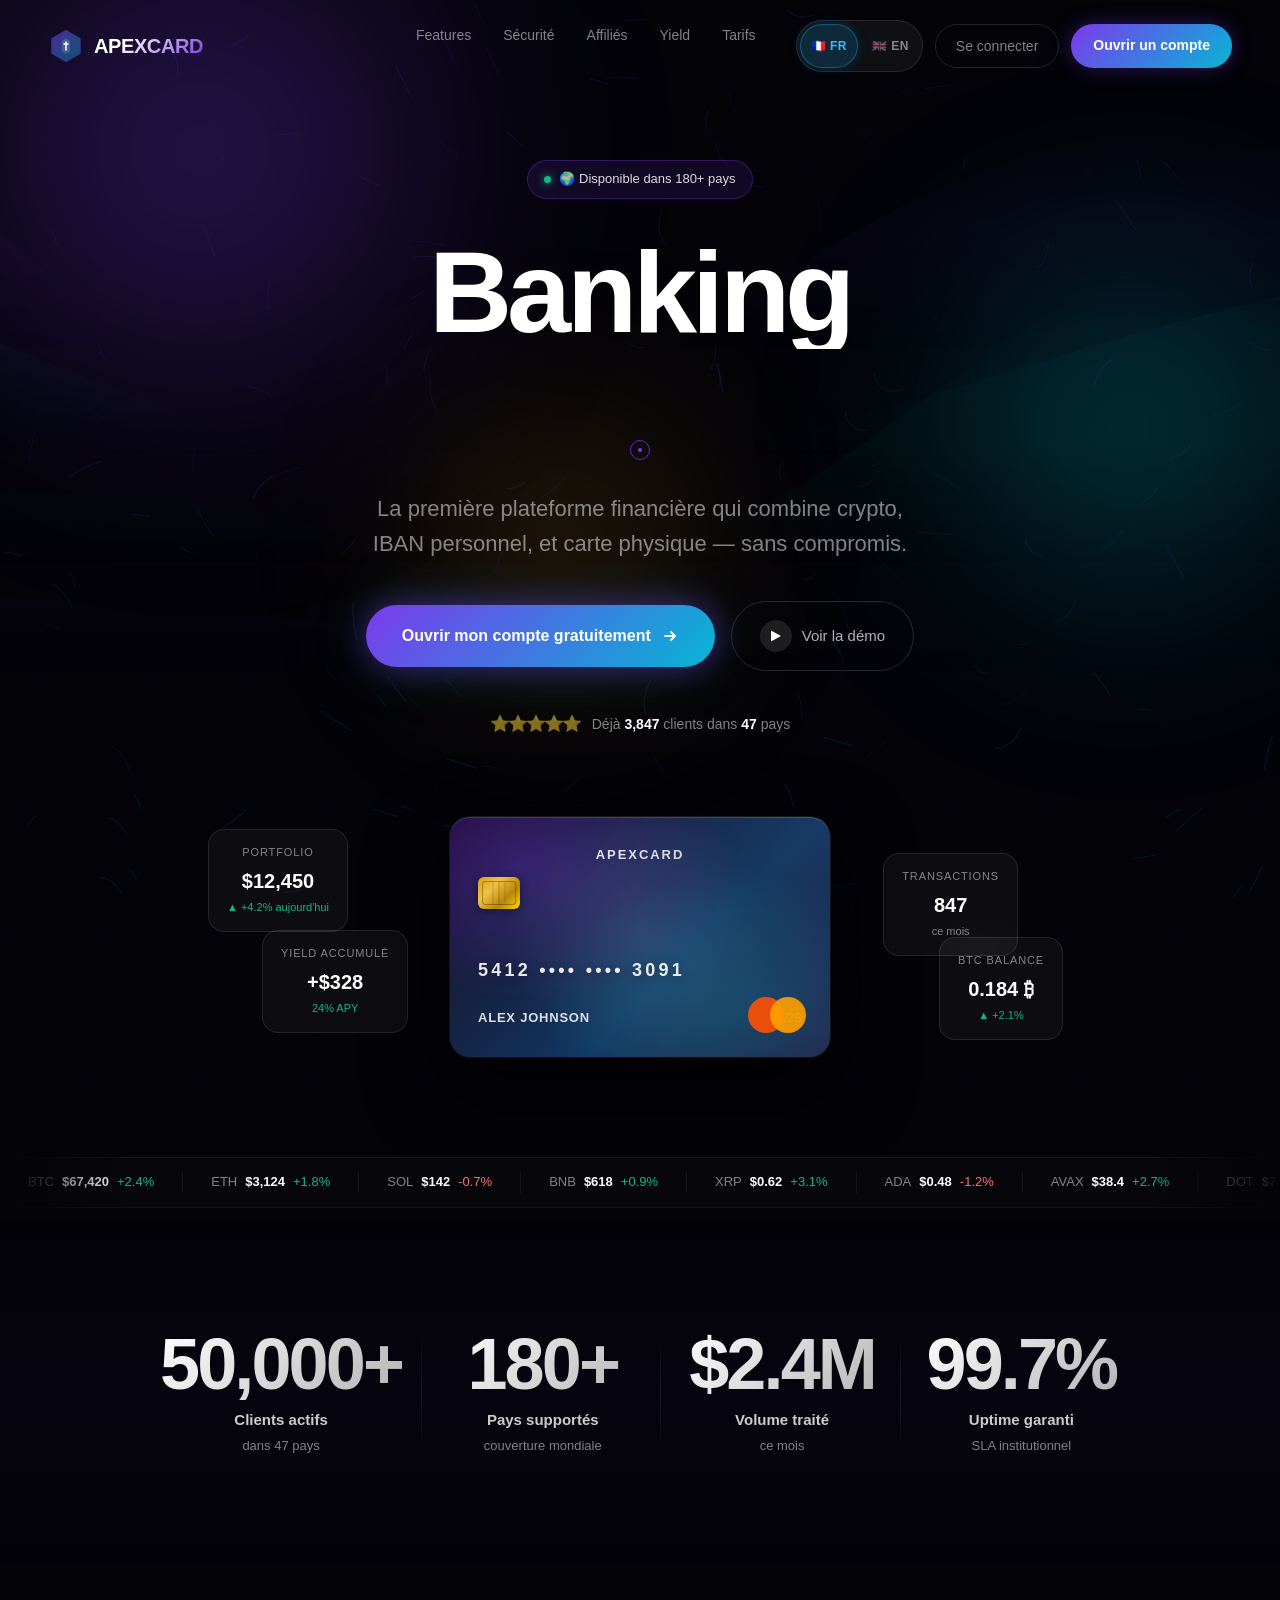
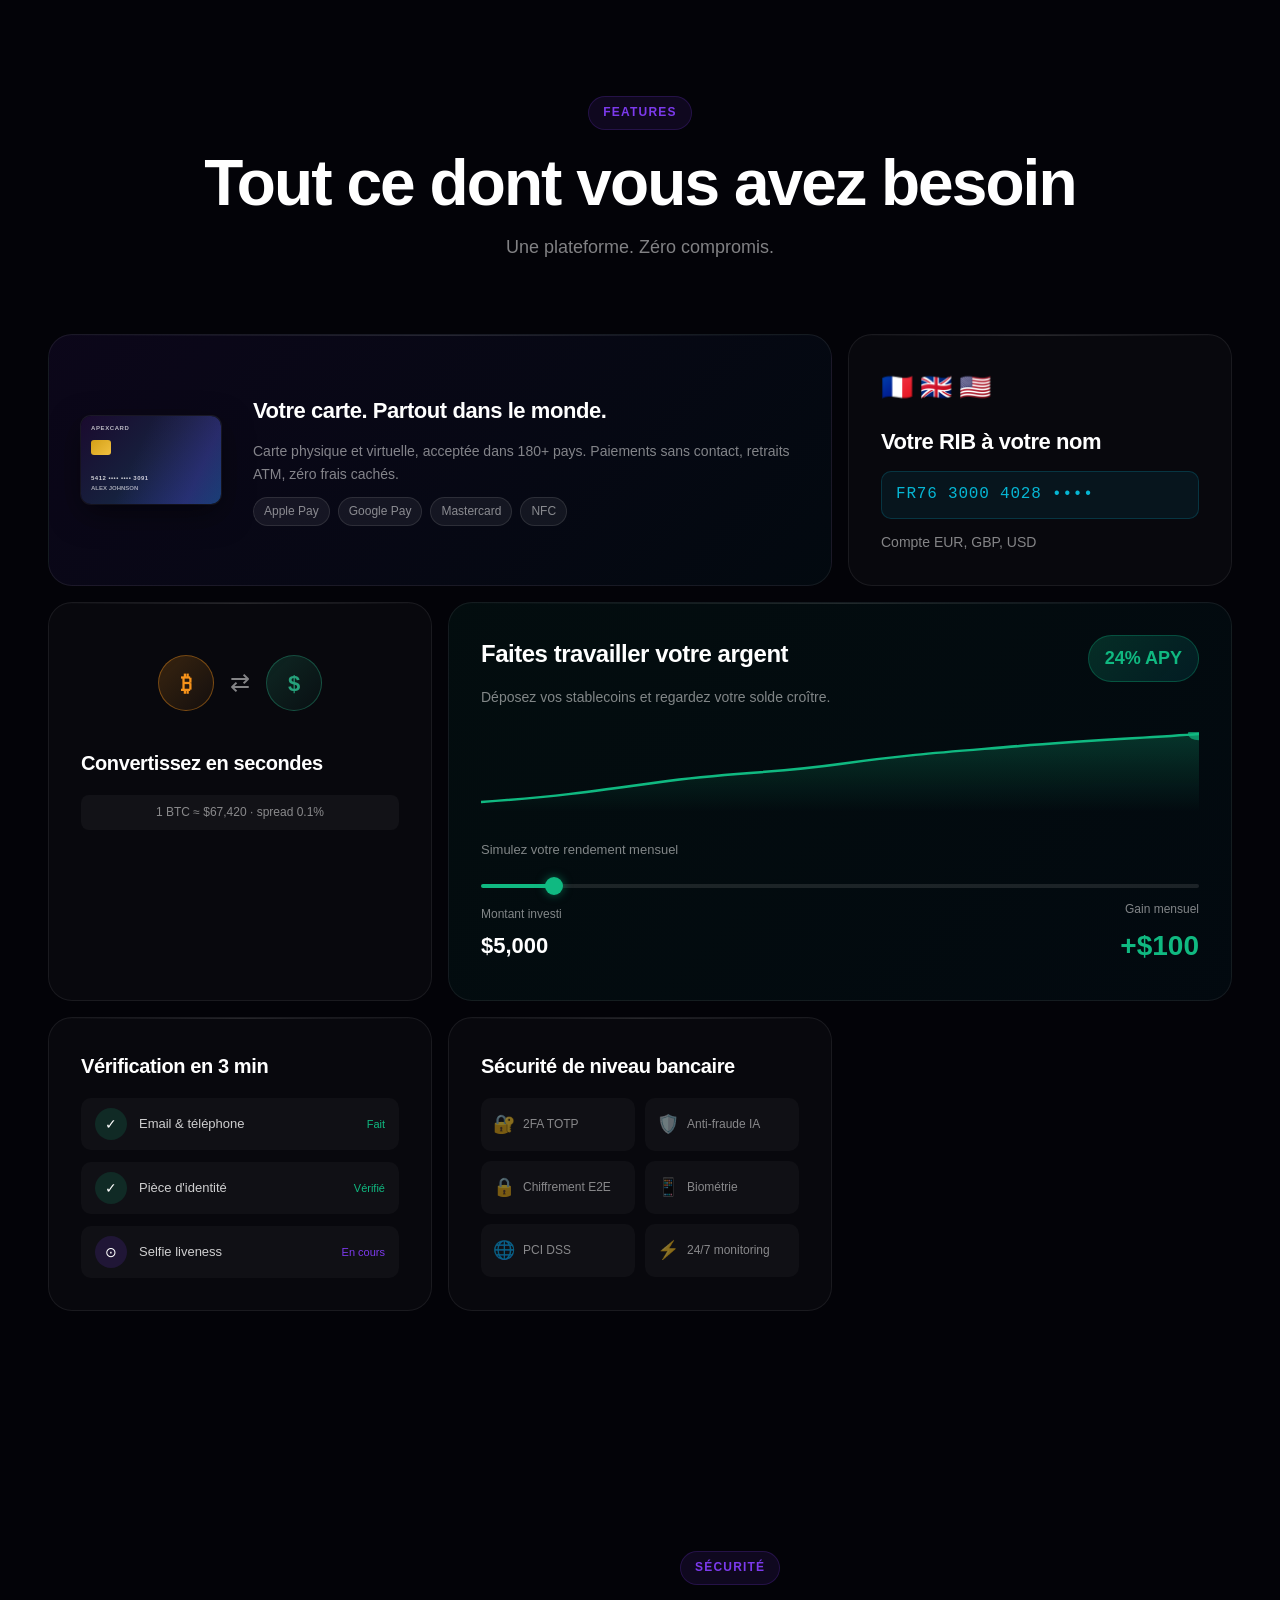
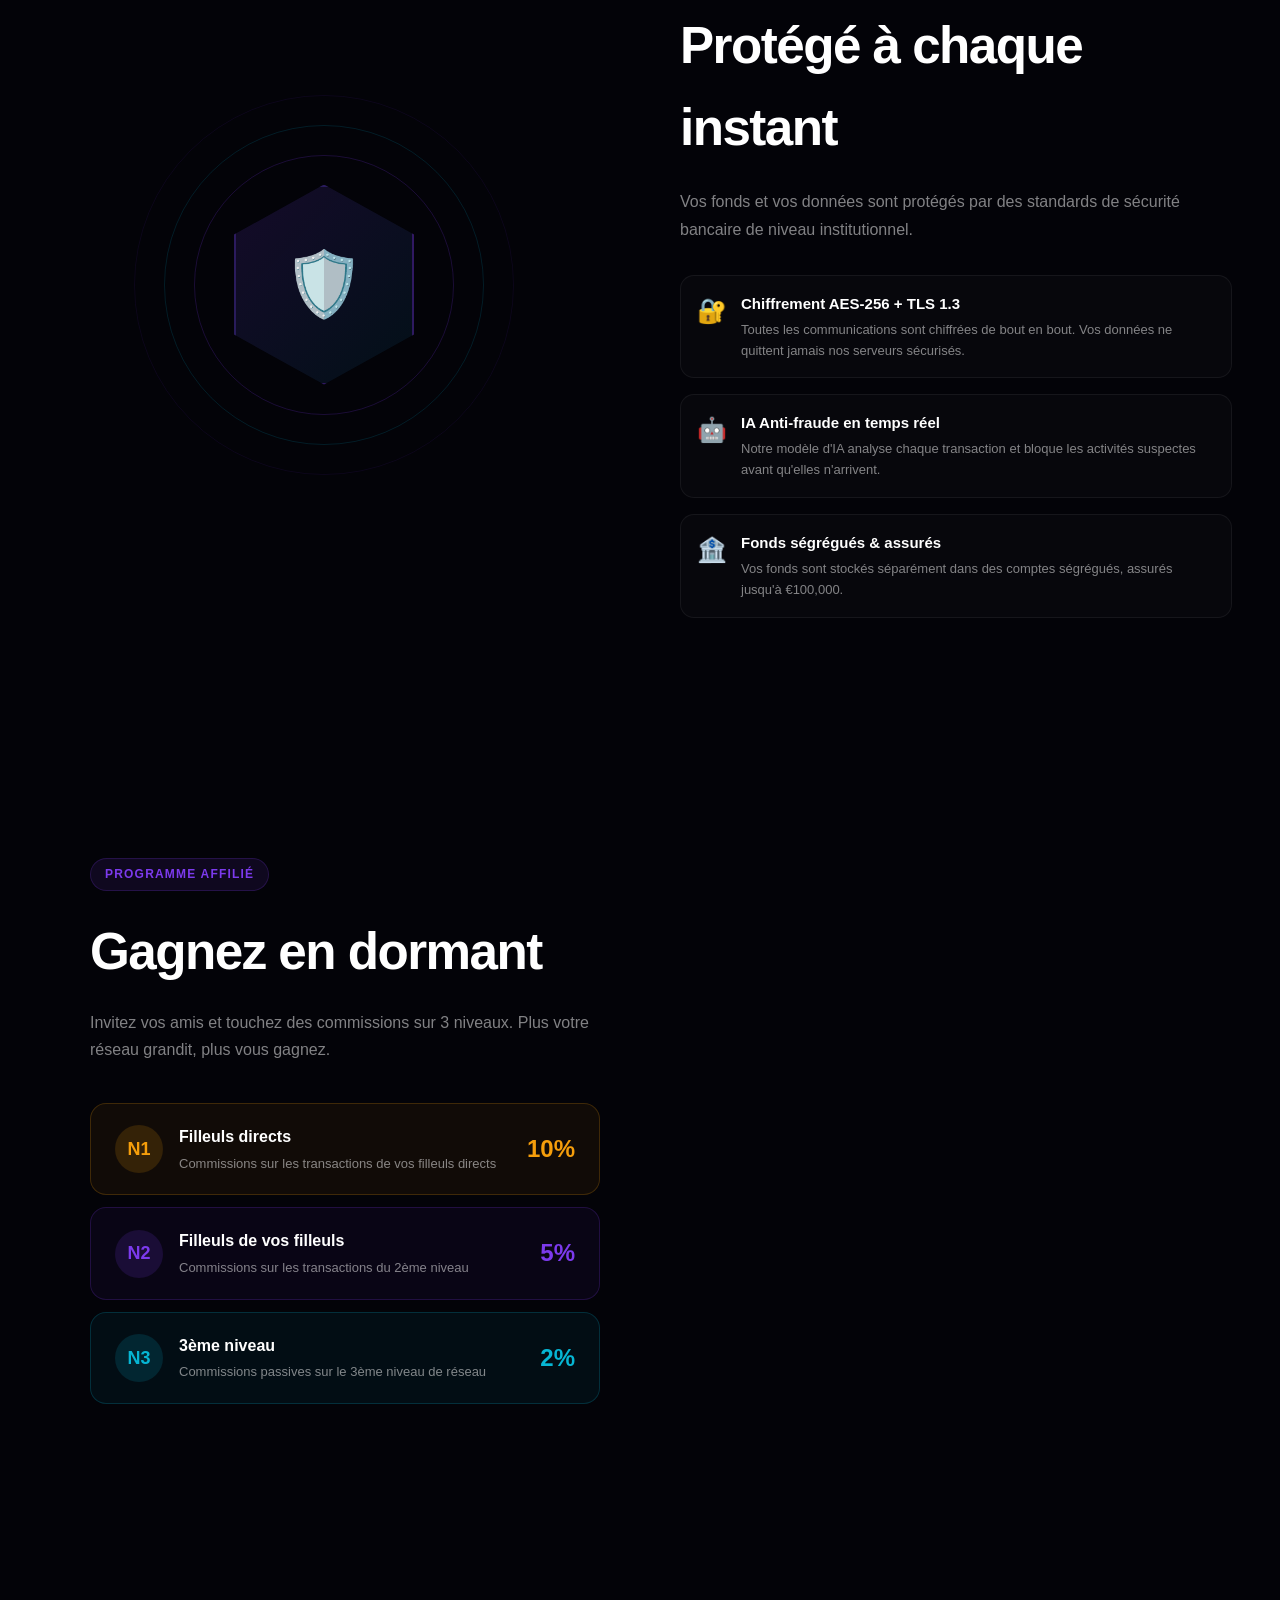
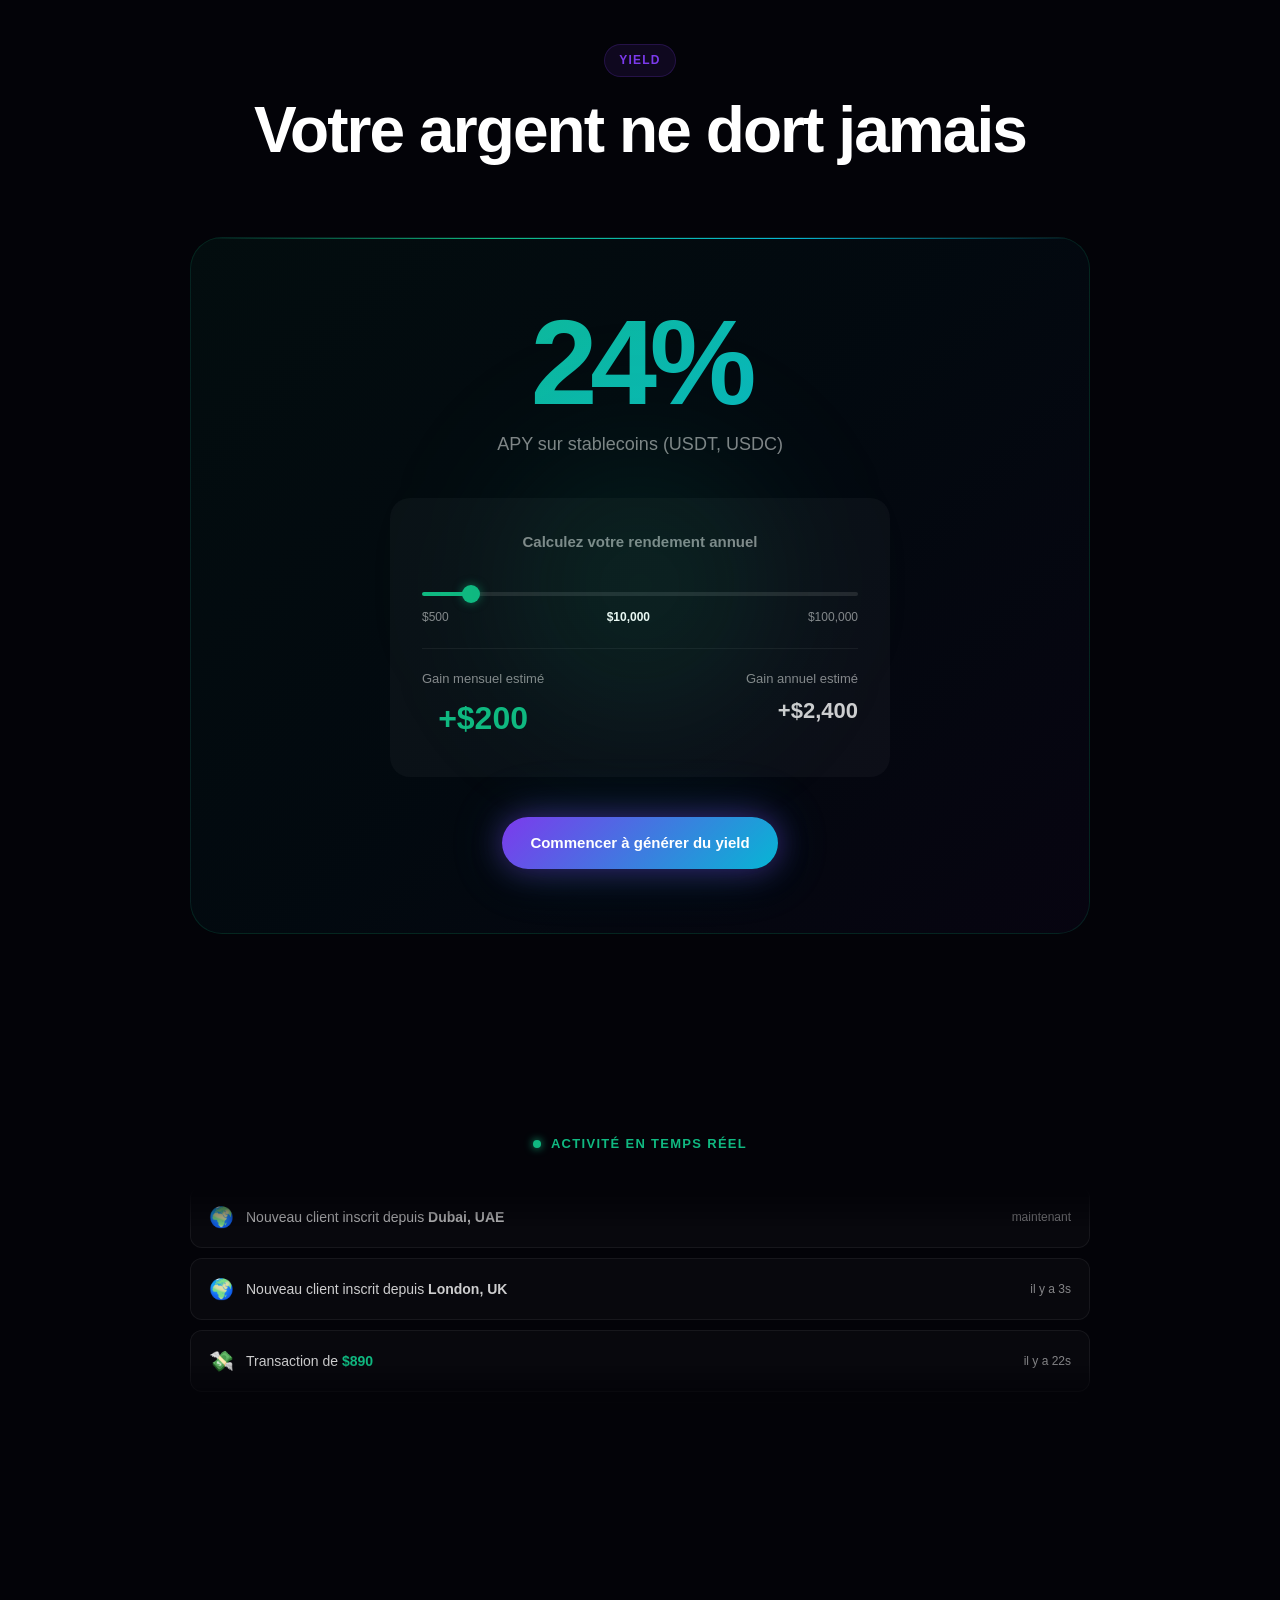
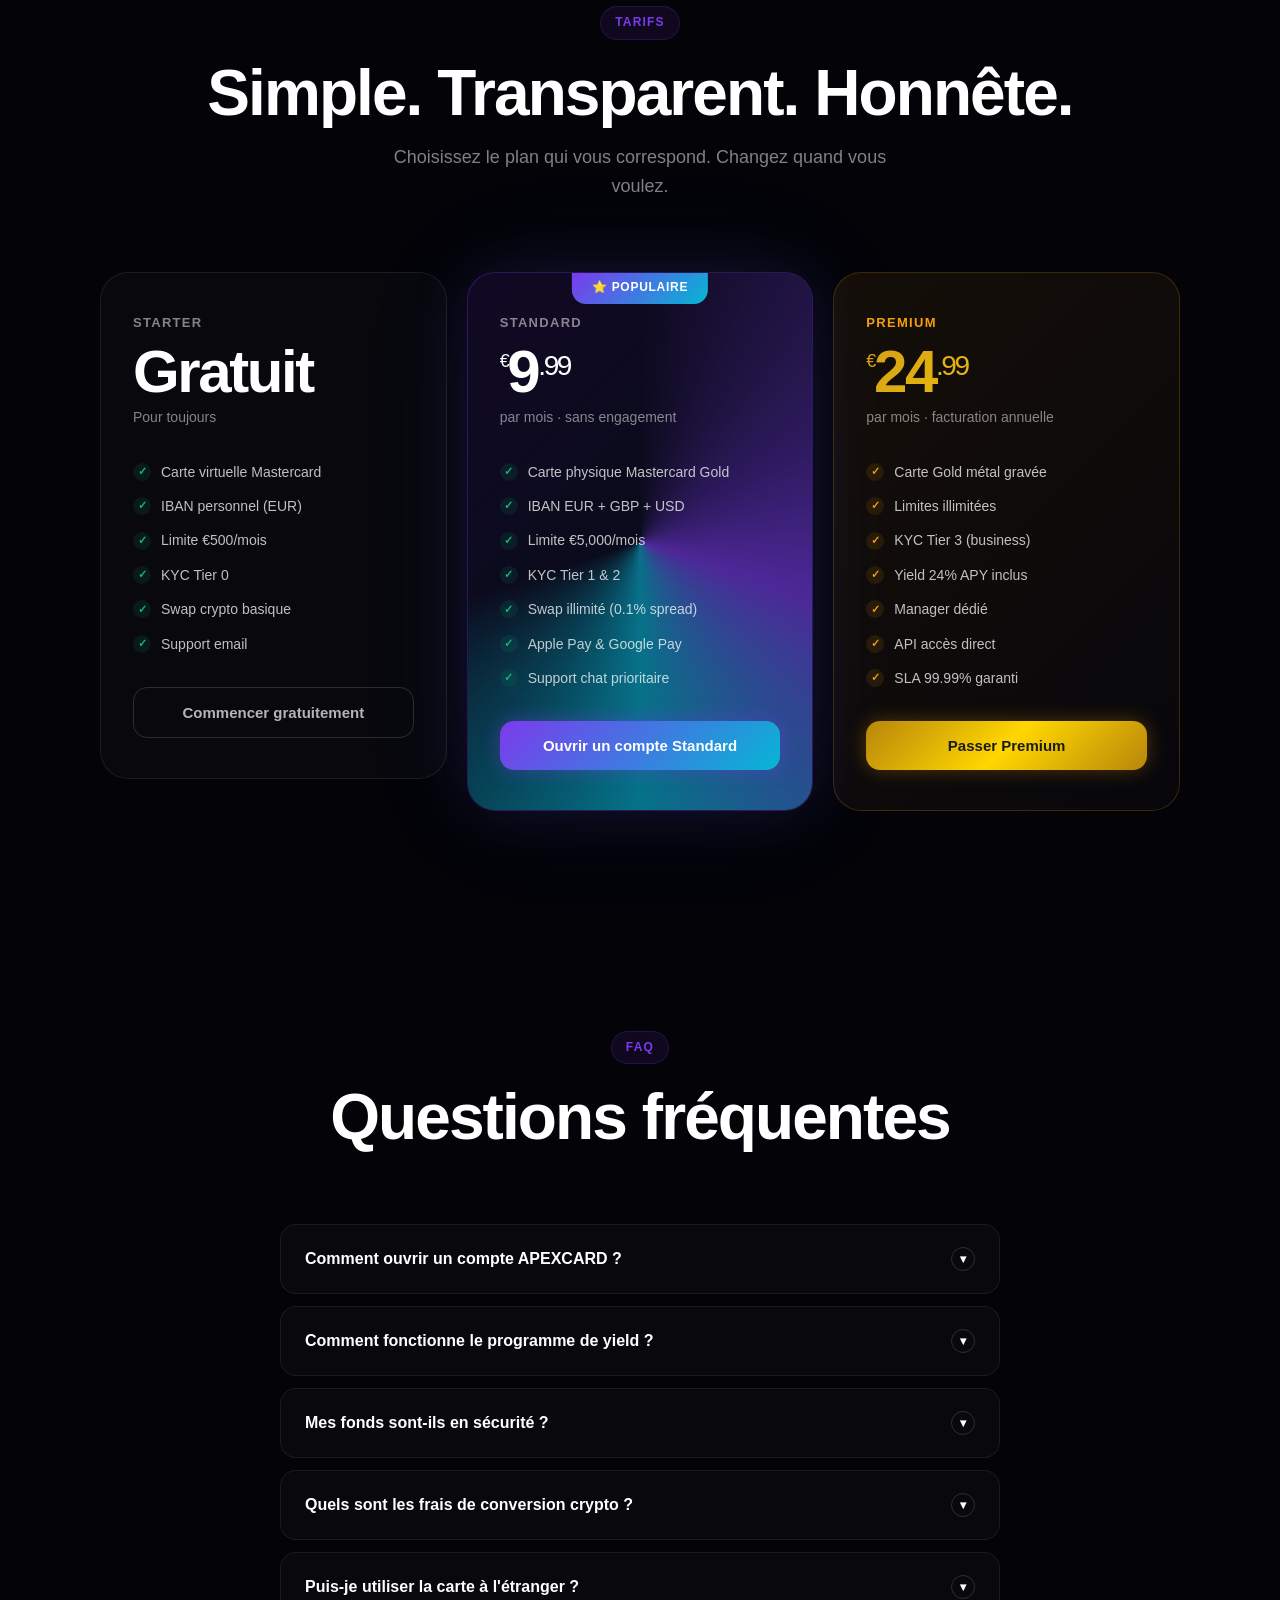
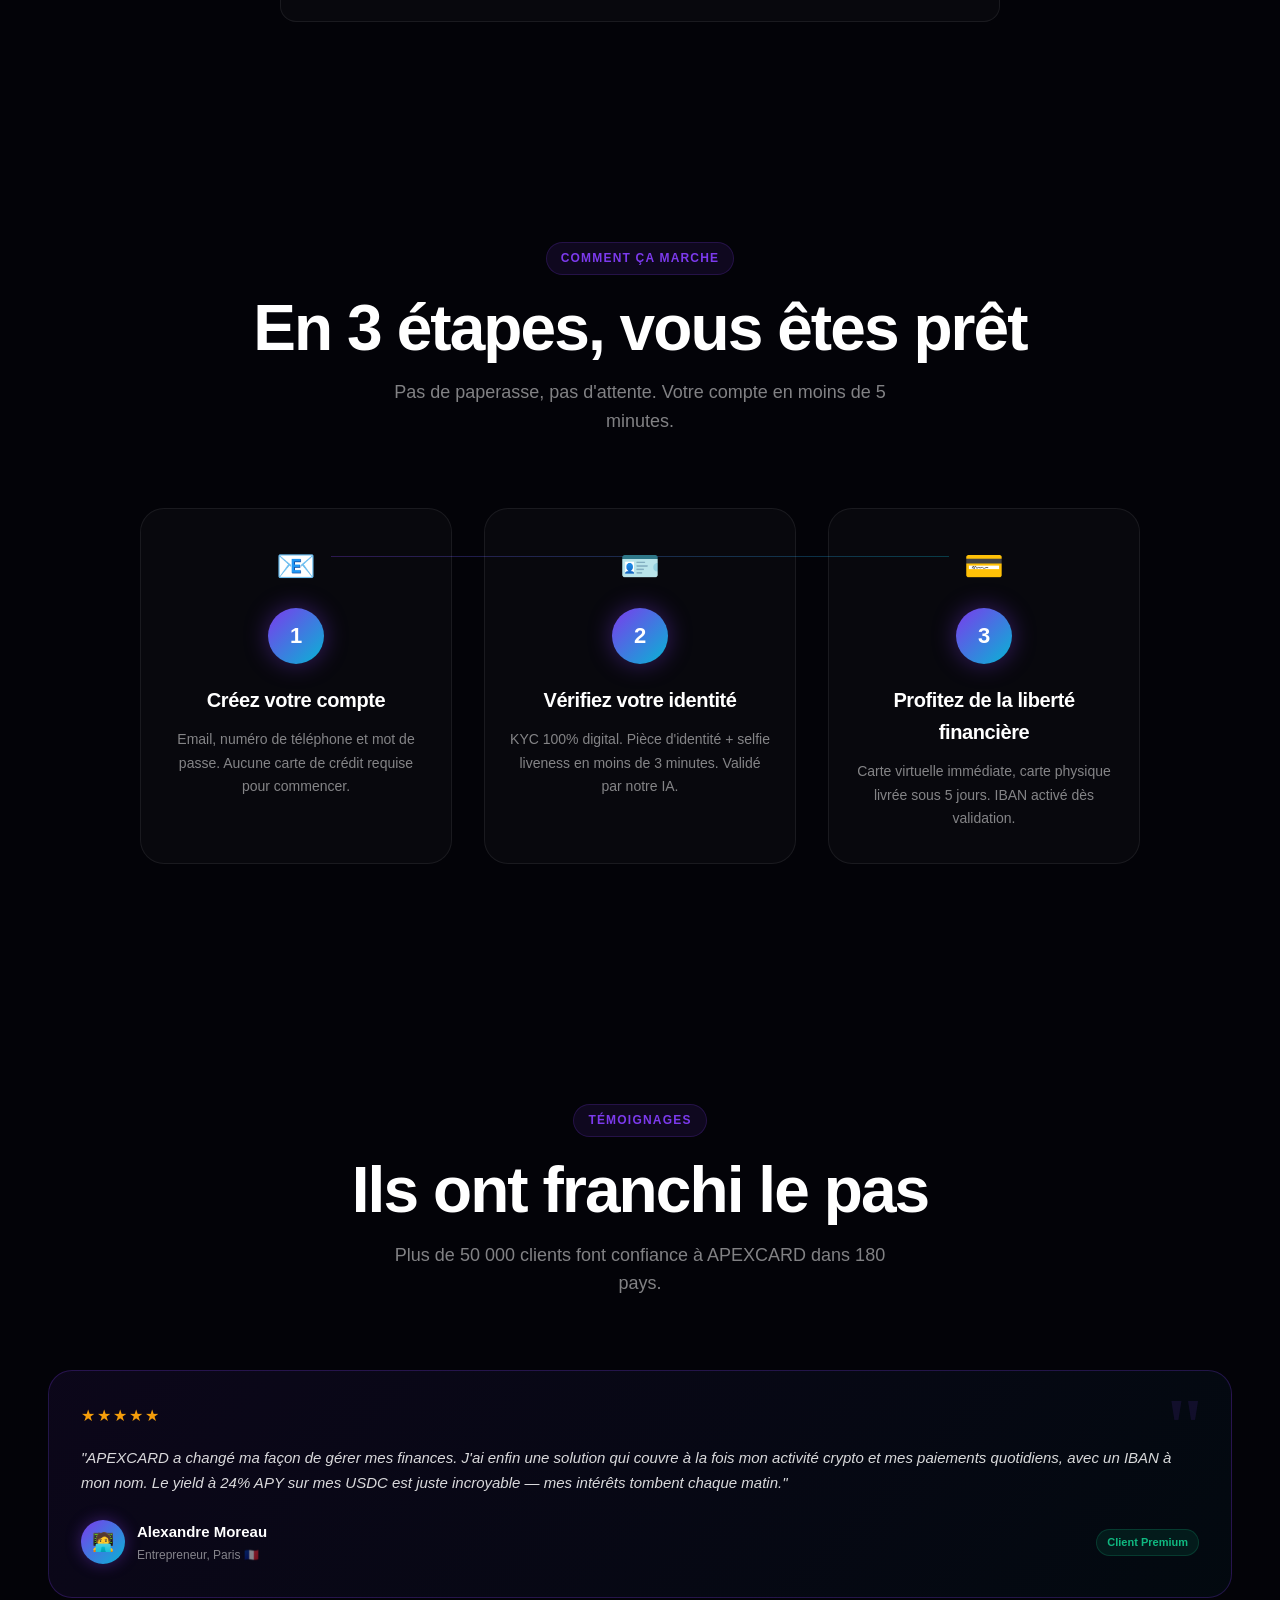
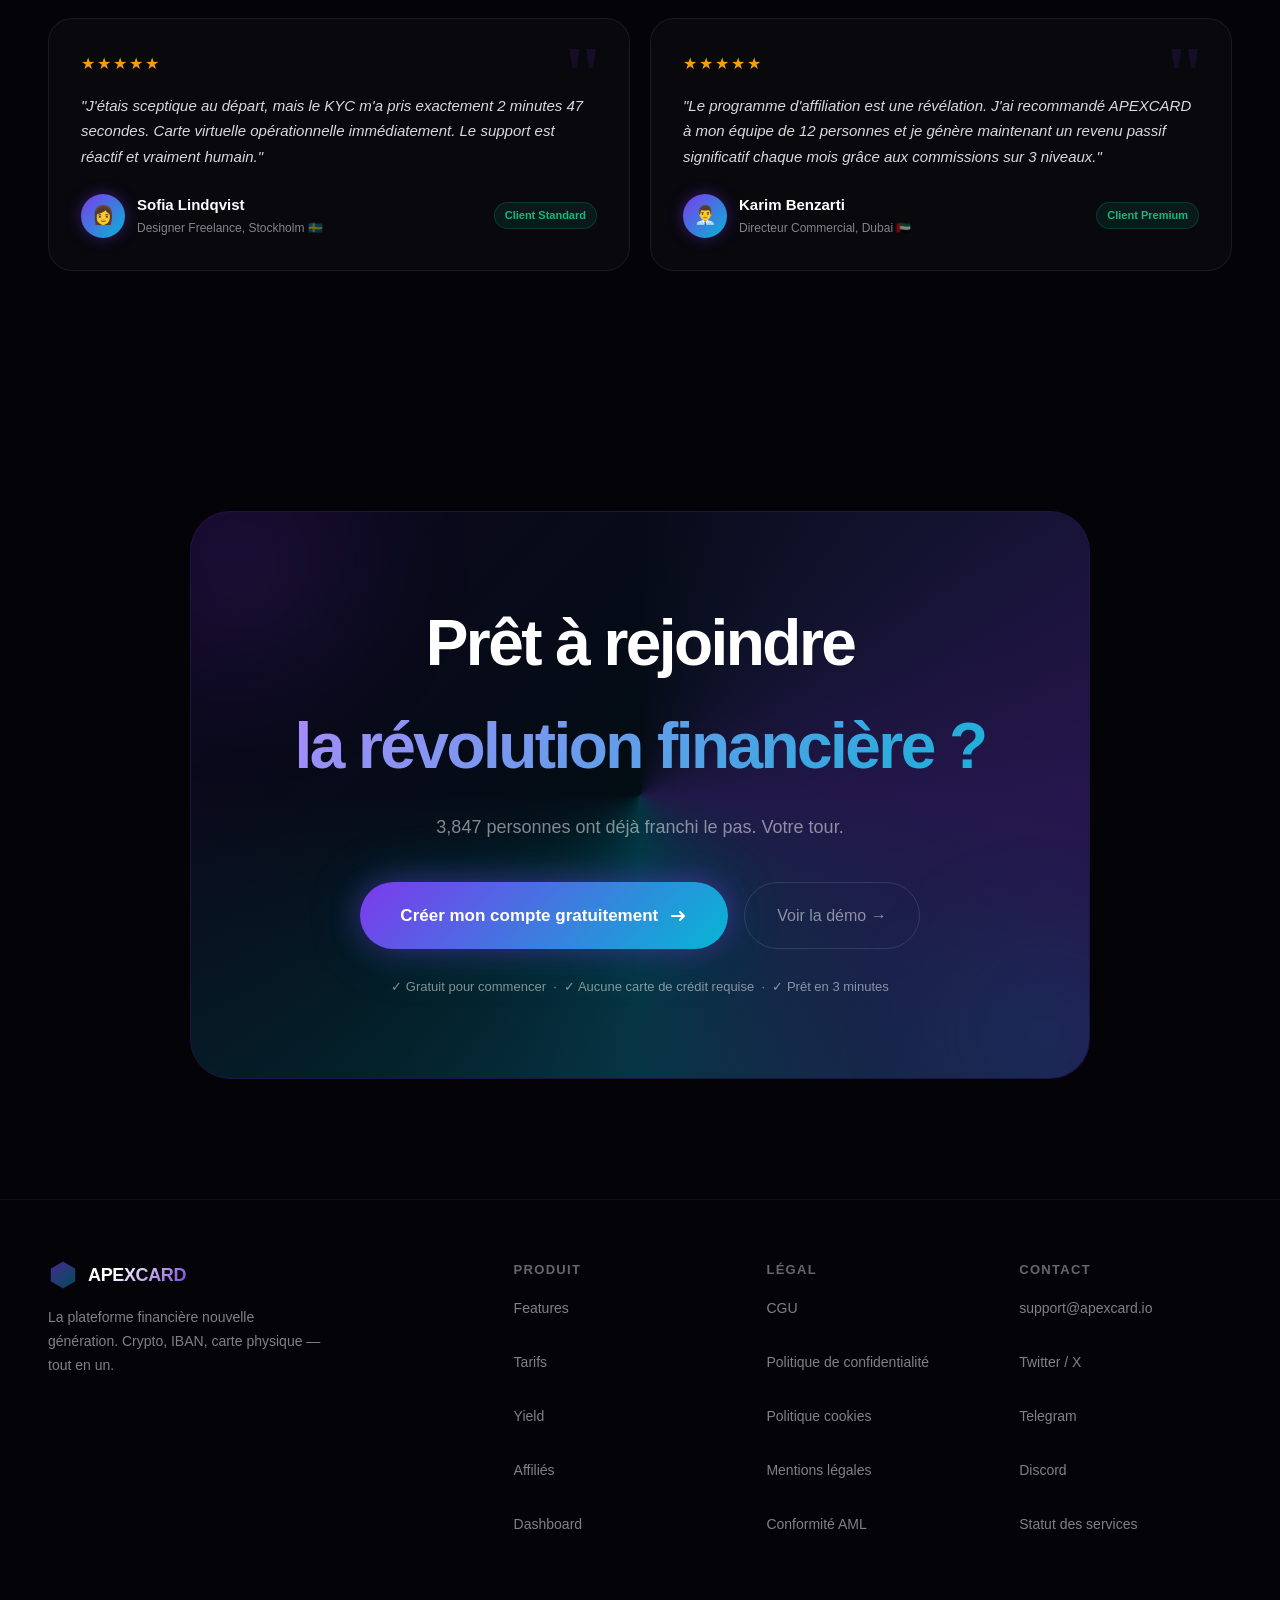
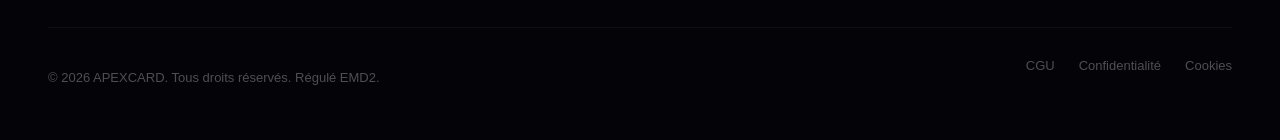
==== commit c9ecac72: "feat: homepage complete audit — all sections, animations, demo credentials, SEO, PWA basics, perform" ====
--- a/index.html
+++ b/index.html
@@ -8,7 +8,21 @@
 <meta http-equiv="X-Content-Type-Options" content="nosniff">
 <meta http-equiv="Referrer-Policy" content="strict-origin-when-cross-origin">
 <meta http-equiv="Permissions-Policy" content="camera=(), microphone=(), geolocation=()">
-<meta name="description" content="La première plateforme financière qui combine crypto, IBAN personnel, et carte physique — sans compromis.">
+<meta name="description" content="La première plateforme financière qui combine crypto, IBAN personnel, et carte physique — sans compromis. Disponible dans 180+ pays.">
+<meta name="keywords" content="carte crypto, IBAN crypto, carte bancaire crypto, fintech, apexcard, bitcoin card, defi card, carte mastercard crypto, yield crypto, stablecoin">
+<meta property="og:title" content="APEXCARD — Banking without borders">
+<meta property="og:description" content="La première plateforme financière qui combine crypto, IBAN personnel, et carte physique — sans compromis. 50k+ clients dans 180 pays.">
+<meta property="og:image" content="https://oneoctetclaw.github.io/apexcard-demo/og-image.png">
+<meta property="og:url" content="https://oneoctetclaw.github.io/apexcard-demo/">
+<meta property="og:type" content="website">
+<meta property="og:site_name" content="APEXCARD">
+<meta name="twitter:card" content="summary_large_image">
+<meta name="twitter:title" content="APEXCARD — Banking without borders">
+<meta name="twitter:description" content="Crypto + IBAN + Carte physique. Sans compromis. Disponible dans 180+ pays.">
+<meta name="twitter:image" content="https://oneoctetclaw.github.io/apexcard-demo/og-image.png">
+<link rel="canonical" href="https://oneoctetclaw.github.io/apexcard-demo/">
+<link rel="manifest" href="manifest.json">
+<link rel="icon" href="data:image/svg+xml,<svg xmlns='http://www.w3.org/2000/svg' viewBox='0 0 100 100'><text y='.9em' font-size='90'>💳</text></svg>">
 <link rel="preconnect" href="https://fonts.googleapis.com">
 <link rel="preconnect" href="https://fonts.gstatic.com" crossorigin>
 <link href="https://fonts.googleapis.com/css2?family=Inter:wght@300;400;500;600;700;800;900&display=swap" rel="stylesheet">
@@ -255,8 +269,10 @@
 .hamburger {
   display: none;
   flex-direction: column; gap: 5px;
-  background: none; border: none; cursor: none;
+  background: none; border: none; cursor: pointer;
   padding: 8px;
+  min-height: 44px; min-width: 44px;
+  align-items: center; justify-content: center;
 }
 .hamburger span {
   display: block; width: 24px; height: 2px;
@@ -1409,12 +1425,190 @@
 .reveal-delay-4 { transition-delay: 0.4s; }
 
 /* ═══════════════════════════════════════════
+   ANIMATE ON SCROLL
+═══════════════════════════════════════════ */
+.animate-on-scroll {
+  opacity: 0;
+  transform: translateY(40px);
+  transition: opacity 0.8s cubic-bezier(0.16,1,0.3,1), transform 0.8s cubic-bezier(0.16,1,0.3,1);
+}
+.animate-on-scroll.from-left {
+  transform: translateX(-40px);
+}
+.animate-on-scroll.from-right {
+  transform: translateX(40px);
+}
+.animate-on-scroll.visible {
+  opacity: 1;
+  transform: translate(0, 0);
+}
+.anim-delay-1 { transition-delay: 0.1s; }
+.anim-delay-2 { transition-delay: 0.2s; }
+.anim-delay-3 { transition-delay: 0.3s; }
+.anim-delay-4 { transition-delay: 0.4s; }
+.anim-delay-5 { transition-delay: 0.5s; }
+.anim-delay-6 { transition-delay: 0.6s; }
+
+/* ═══════════════════════════════════════════
+   HOW IT WORKS SECTION
+═══════════════════════════════════════════ */
+.how-section { padding: 120px 48px; }
+.how-steps {
+  max-width: 1000px; margin: 0 auto;
+  display: grid; grid-template-columns: repeat(3, 1fr);
+  gap: 32px; position: relative;
+}
+.how-steps::before {
+  content: '';
+  position: absolute;
+  top: 48px; left: calc(16.66% + 24px); right: calc(16.66% + 24px);
+  height: 1px;
+  background: linear-gradient(90deg, var(--violet), var(--cyan));
+  opacity: 0.3;
+}
+.how-step {
+  text-align: center; padding: 32px 24px;
+  background: rgba(255,255,255,0.025);
+  border: 1px solid rgba(255,255,255,0.07);
+  border-radius: 24px;
+  position: relative;
+  transition: transform 0.4s cubic-bezier(0.16,1,0.3,1), box-shadow 0.4s;
+}
+.how-step:hover {
+  transform: translateY(-8px);
+  box-shadow: 0 24px 64px rgba(124,58,237,0.15);
+  border-color: rgba(124,58,237,0.3);
+}
+.how-step-num {
+  width: 56px; height: 56px;
+  border-radius: 50%;
+  background: linear-gradient(135deg, var(--violet), var(--cyan));
+  display: flex; align-items: center; justify-content: center;
+  font-size: 22px; font-weight: 800; color: #fff;
+  margin: 0 auto 20px;
+  box-shadow: 0 0 24px rgba(124,58,237,0.4);
+}
+.how-step h3 {
+  font-size: 20px; font-weight: 700;
+  letter-spacing: -0.02em; margin-bottom: 12px;
+}
+.how-step p {
+  font-size: 14px; color: var(--text-muted); line-height: 1.7;
+}
+.how-step-icon { font-size: 32px; margin-bottom: 16px; }
+
+/* ═══════════════════════════════════════════
+   TESTIMONIALS SECTION
+═══════════════════════════════════════════ */
+.testimonials-section { padding: 120px 48px; }
+.testimonials-grid {
+  max-width: 1200px; margin: 0 auto;
+  display: grid; grid-template-columns: repeat(2, 1fr);
+  gap: 20px;
+}
+.testimonial-card {
+  background: rgba(255,255,255,0.025);
+  border: 1px solid rgba(255,255,255,0.07);
+  border-radius: 24px; padding: 32px;
+  position: relative; overflow: hidden;
+  transition: transform 0.4s cubic-bezier(0.16,1,0.3,1), box-shadow 0.4s, border-color 0.4s;
+}
+.testimonial-card:hover {
+  transform: translateY(-6px);
+  box-shadow: 0 20px 60px rgba(124,58,237,0.12);
+  border-color: rgba(124,58,237,0.25);
+}
+.testimonial-card::before {
+  content: '"';
+  position: absolute; top: 16px; right: 24px;
+  font-size: 80px; font-weight: 900; line-height: 1;
+  color: rgba(124,58,237,0.12);
+  font-family: Georgia, serif;
+}
+.testimonial-stars { color: #F59E0B; font-size: 16px; margin-bottom: 16px; letter-spacing: 2px; }
+.testimonial-text {
+  font-size: 15px; line-height: 1.7; color: rgba(255,255,255,0.85);
+  margin-bottom: 24px; font-style: italic;
+}
+.testimonial-author {
+  display: flex; align-items: center; gap: 12px;
+}
+.testimonial-avatar {
+  width: 44px; height: 44px; border-radius: 50%;
+  background: linear-gradient(135deg, var(--violet), var(--cyan));
+  display: flex; align-items: center; justify-content: center;
+  font-size: 18px; flex-shrink: 0;
+  box-shadow: 0 0 16px rgba(124,58,237,0.4);
+}
+.testimonial-name { font-size: 15px; font-weight: 700; margin-bottom: 2px; }
+.testimonial-role { font-size: 12px; color: var(--text-muted); }
+.testimonial-badge {
+  margin-left: auto;
+  padding: 4px 10px;
+  background: rgba(16,185,129,0.1);
+  border: 1px solid rgba(16,185,129,0.2);
+  border-radius: 100px;
+  font-size: 11px; color: var(--emerald); font-weight: 600;
+}
+.testimonial-card.featured {
+  background: linear-gradient(135deg, rgba(124,58,237,0.08), rgba(6,182,212,0.04));
+  border-color: rgba(124,58,237,0.25);
+  grid-column: span 2;
+}
+@media (max-width: 768px) {
+  .testimonials-grid { grid-template-columns: 1fr; }
+  .testimonial-card.featured { grid-column: span 1; }
+  .how-steps { grid-template-columns: 1fr; }
+  .how-steps::before { display: none; }
+}
+
+/* ═══════════════════════════════════════════
    SCROLLBAR
 ═══════════════════════════════════════════ */
 ::-webkit-scrollbar { width: 6px; }
 ::-webkit-scrollbar-track { background: var(--bg); }
 ::-webkit-scrollbar-thumb { background: rgba(124,58,237,0.4); border-radius: 3px; }
 ::-webkit-scrollbar-thumb:hover { background: rgba(124,58,237,0.7); }
+
+/* ── PAGE FADE-IN (prevents FOUC) ── */
+.page-content { animation: indexFadeIn 0.6s cubic-bezier(.22,1,.36,1) both; }
+@keyframes indexFadeIn { from { opacity: 0; } to { opacity: 1; } }
+
+/* ── NAV LINK FOCUS ── */
+.nav-links a:focus-visible,
+.btn-ghost:focus-visible,
+.btn-gradient:focus-visible,
+.btn-primary:focus-visible {
+  outline: 2px solid rgba(124,58,237,0.6);
+  outline-offset: 3px;
+}
+
+/* ── FAQ BUTTON FOCUS ── */
+.faq-question:focus-visible {
+  outline: 2px solid rgba(124,58,237,0.5);
+  outline-offset: 2px;
+  border-radius: 8px;
+}
+
+/* ── LANG SWITCHER STYLE ── */
+.lang-switcher { display: inline-flex; gap: 4px; align-items: center; }
+.lang-btn {
+  background: rgba(255,255,255,0.06);
+  border: 1px solid rgba(255,255,255,0.1);
+  border-radius: 8px;
+  color: rgba(255,255,255,0.6);
+  font-size: 12px; font-weight: 600;
+  padding: 4px 8px;
+  cursor: pointer;
+  transition: all 0.2s;
+  font-family: inherit;
+}
+.lang-btn:hover,
+.lang-btn.active {
+  background: rgba(124,58,237,0.15);
+  border-color: rgba(124,58,237,0.4);
+  color: #fff;
+}
 
 /* ═══════════════════════════════════════════
    RESPONSIVE
@@ -1458,6 +1652,7 @@
   .float-stat.fs-1, .float-stat.fs-4 { display: none; }
 }
 </style>
+<link rel="stylesheet" href="css/responsive.css">
 </head>
 <body>
 
@@ -1535,6 +1730,10 @@
     <a href="#yield">Yield</a>
     <a href="#pricing">Tarifs</a>
     <a href="onboarding.html" style="color:rgba(124,58,237,0.9)">Ouvrir un compte →</a>
+    <div class="lang-switcher" style="margin-top:8px">
+      <button onclick="i18n.setLang('fr')" data-lang="fr" class="lang-btn">🇫🇷 FR</button>
+      <button onclick="i18n.setLang('en')" data-lang="en" class="lang-btn">🇬🇧 EN</button>
+    </div>
   </div>
 </nav>
 
@@ -1638,26 +1837,26 @@
 
 <!-- ─── STATS ─── -->
 <section class="stats-section" id="stats">
-  <div class="stats-grid reveal">
-    <div class="stat-item" data-target="3847" data-prefix="" data-suffix="" data-decimals="0">
+  <div class="stats-grid reveal animate-on-scroll">
+    <div class="stat-item" data-target="50000" data-prefix="" data-suffix="+" data-decimals="0">
       <div class="stat-value" id="stat-0">0</div>
       <div class="stat-label" data-i18n="index.stat0.label">Clients actifs</div>
-      <div class="stat-sub" data-i18n="index.stat0.sub">dans 47 pays</div>
+      <div class="stat-sub" data-i18n="index.stat0.sub">dans 180+ pays</div>
     </div>
     <div class="stat-item" data-target="180" data-prefix="" data-suffix="+" data-decimals="0">
       <div class="stat-value" id="stat-1">0</div>
       <div class="stat-label" data-i18n="index.stat1.label">Pays supportés</div>
       <div class="stat-sub" data-i18n="index.stat1.sub">couverture mondiale</div>
     </div>
-    <div class="stat-item" data-target="1.2" data-prefix="$" data-suffix="M" data-decimals="1">
+    <div class="stat-item" data-target="2.4" data-prefix="$" data-suffix="M" data-decimals="1">
       <div class="stat-value" id="stat-2">$0</div>
       <div class="stat-label" data-i18n="index.stat2.label">Volume traité</div>
       <div class="stat-sub" data-i18n="index.stat2.sub">ce mois</div>
     </div>
-    <div class="stat-item" data-target="24" data-prefix="" data-suffix="%" data-decimals="0">
+    <div class="stat-item" data-target="99.9" data-prefix="" data-suffix="%" data-decimals="1">
       <div class="stat-value" id="stat-3">0</div>
-      <div class="stat-label" data-i18n="index.stat3.label">APY Yield</div>
-      <div class="stat-sub" data-i18n="index.stat3.sub">rendement annuel</div>
+      <div class="stat-label">Uptime garanti</div>
+      <div class="stat-sub">SLA institutionnel</div>
     </div>
   </div>
 </section>
@@ -2098,9 +2297,98 @@
   </div>
 </section>
 
+<!-- ─── HOW IT WORKS ─── -->
+<section class="how-section animate-on-scroll" id="how">
+  <div class="container">
+    <div class="section-header animate-on-scroll">
+      <div class="section-tag">Comment ça marche</div>
+      <h2>En 3 étapes, vous êtes prêt</h2>
+      <p>Pas de paperasse, pas d'attente. Votre compte en moins de 5 minutes.</p>
+    </div>
+    <div class="how-steps">
+      <div class="how-step animate-on-scroll anim-delay-1">
+        <div class="how-step-icon">📧</div>
+        <div class="how-step-num">1</div>
+        <h3>Créez votre compte</h3>
+        <p>Email, numéro de téléphone et mot de passe. Aucune carte de crédit requise pour commencer.</p>
+      </div>
+      <div class="how-step animate-on-scroll anim-delay-2">
+        <div class="how-step-icon">🪪</div>
+        <div class="how-step-num">2</div>
+        <h3>Vérifiez votre identité</h3>
+        <p>KYC 100% digital. Pièce d'identité + selfie liveness en moins de 3 minutes. Validé par notre IA.</p>
+      </div>
+      <div class="how-step animate-on-scroll anim-delay-3">
+        <div class="how-step-icon">💳</div>
+        <div class="how-step-num">3</div>
+        <h3>Profitez de la liberté financière</h3>
+        <p>Carte virtuelle immédiate, carte physique livrée sous 5 jours. IBAN activé dès validation.</p>
+      </div>
+    </div>
+  </div>
+</section>
+
+<!-- ─── TESTIMONIALS ─── -->
+<section class="testimonials-section animate-on-scroll" id="testimonials">
+  <div class="container">
+    <div class="section-header animate-on-scroll">
+      <div class="section-tag">Témoignages</div>
+      <h2>Ils ont franchi le pas</h2>
+      <p>Plus de 50 000 clients font confiance à APEXCARD dans 180 pays.</p>
+    </div>
+    <div class="testimonials-grid">
+      <!-- Featured -->
+      <div class="testimonial-card featured animate-on-scroll">
+        <div class="testimonial-stars">★★★★★</div>
+        <p class="testimonial-text">
+          "APEXCARD a changé ma façon de gérer mes finances. J'ai enfin une solution qui couvre à la fois mon activité crypto et mes paiements quotidiens, avec un IBAN à mon nom. Le yield à 24% APY sur mes USDC est juste incroyable — mes intérêts tombent chaque matin."
+        </p>
+        <div class="testimonial-author">
+          <div class="testimonial-avatar">🧑‍💻</div>
+          <div>
+            <div class="testimonial-name">Alexandre Moreau</div>
+            <div class="testimonial-role">Entrepreneur, Paris 🇫🇷</div>
+          </div>
+          <div class="testimonial-badge">Client Premium</div>
+        </div>
+      </div>
+      <!-- Card 1 -->
+      <div class="testimonial-card animate-on-scroll anim-delay-1">
+        <div class="testimonial-stars">★★★★★</div>
+        <p class="testimonial-text">
+          "J'étais sceptique au départ, mais le KYC m'a pris exactement 2 minutes 47 secondes. Carte virtuelle opérationnelle immédiatement. Le support est réactif et vraiment humain."
+        </p>
+        <div class="testimonial-author">
+          <div class="testimonial-avatar">👩</div>
+          <div>
+            <div class="testimonial-name">Sofia Lindqvist</div>
+            <div class="testimonial-role">Designer Freelance, Stockholm 🇸🇪</div>
+          </div>
+          <div class="testimonial-badge">Client Standard</div>
+        </div>
+      </div>
+      <!-- Card 2 -->
+      <div class="testimonial-card animate-on-scroll anim-delay-2">
+        <div class="testimonial-stars">★★★★★</div>
+        <p class="testimonial-text">
+          "Le programme d'affiliation est une révélation. J'ai recommandé APEXCARD à mon équipe de 12 personnes et je génère maintenant un revenu passif significatif chaque mois grâce aux commissions sur 3 niveaux."
+        </p>
+        <div class="testimonial-author">
+          <div class="testimonial-avatar">👨‍💼</div>
+          <div>
+            <div class="testimonial-name">Karim Benzarti</div>
+            <div class="testimonial-role">Directeur Commercial, Dubai 🇦🇪</div>
+          </div>
+          <div class="testimonial-badge">Client Premium</div>
+        </div>
+      </div>
+    </div>
+  </div>
+</section>
+
 <!-- ─── CTA FINAL ─── -->
 <section class="cta-section">
-  <div class="cta-card reveal">
+  <div class="cta-card reveal animate-on-scroll">
     <div class="cta-orb cta-orb-1"></div>
     <div class="cta-orb cta-orb-2"></div>
     <h2 data-i18n="index.cta.title">Prêt à rejoindre<br><span class="gradient-text">la révolution financière ?</span></h2>
@@ -2608,7 +2896,7 @@
 //  10. SCROLL EFFECTS
 // ══════════════════════════════════════════════
 function initScrollEffects() {
-  // Reveal on scroll
+  // Reveal on scroll (.reveal classes)
   const reveals = document.querySelectorAll('.reveal');
   const revealObserver = new IntersectionObserver(entries => {
     entries.forEach(e => {
@@ -2619,6 +2907,17 @@
     });
   }, { threshold: 0.12, rootMargin: '0px 0px -60px 0px' });
   reveals.forEach(el => revealObserver.observe(el));
+
+  // Animate on scroll (.animate-on-scroll classes)
+  const observer = new IntersectionObserver((entries) => {
+    entries.forEach(e => {
+      if (e.isIntersecting) {
+        e.target.classList.add('visible');
+        observer.unobserve(e.target);
+      }
+    });
+  }, { threshold: 0.15, rootMargin: '0px 0px -40px 0px' });
+  document.querySelectorAll('.animate-on-scroll').forEach(el => observer.observe(el));
 
   // Scroll progress variable
   function updateScrollProgress() {
--- a/css/responsive.css
+++ b/css/responsive.css
@@ -0,0 +1,429 @@
+/*
+ * responsive.css — APEXCARD Responsive Audit Fixes
+ * Covers: mobile nav, table overflow, touch targets, modals, typography, cards, lang-switcher
+ * Breakpoints: 480px, 560px, 768px, 900px, 1024px
+ */
+
+/* ═══════════════════════════════════════════
+   0. BASE — PREVENT HORIZONTAL OVERFLOW
+═══════════════════════════════════════════ */
+*,
+*::before,
+*::after {
+  box-sizing: border-box;
+}
+
+html {
+  overflow-x: hidden;
+}
+
+img,
+video,
+svg {
+  max-width: 100%;
+  height: auto;
+}
+
+/* ═══════════════════════════════════════════
+   1. TOUCH TARGETS (Apple HIG: 44px min)
+═══════════════════════════════════════════ */
+button,
+a,
+[role="button"],
+.nav-item,
+.lang-btn,
+.hamburger {
+  min-height: 44px;
+  /* ensures the tap region is always comfortable */
+}
+
+/* Icon-only buttons that are visually square */
+.hamburger {
+  min-width: 44px;
+  min-height: 44px;
+}
+
+/* ═══════════════════════════════════════════
+   2. INPUTS — prevent iOS zoom (font-size ≥ 16px)
+═══════════════════════════════════════════ */
+input,
+select,
+textarea {
+  font-size: 16px !important;
+}
+
+/* ═══════════════════════════════════════════
+   3. LANG SWITCHER — mobile safe positioning
+═══════════════════════════════════════════ */
+.lang-switcher {
+  display: flex;
+  gap: 4px;
+  flex-wrap: nowrap;
+  align-items: center;
+}
+
+.lang-btn {
+  white-space: nowrap;
+  padding: 6px 10px;
+  font-size: 13px;
+}
+
+@media (max-width: 768px) {
+  /* lang-switcher in fixed position (login.html) should not overflow */
+  [style*="position:fixed"][style*="top:1.2rem"][style*="right:1.5rem"],
+  [style*="position: fixed"][style*="top: 1.2rem"][style*="right: 1.5rem"] {
+    top: 0.75rem !important;
+    right: 0.75rem !important;
+  }
+}
+
+/* ═══════════════════════════════════════════
+   4. TABLE OVERFLOW — scroll on mobile
+═══════════════════════════════════════════ */
+.table-wrap,
+.table-responsive {
+  overflow-x: auto;
+  -webkit-overflow-scrolling: touch;
+  /* prevent content from squishing on tiny screens */
+  min-width: 0;
+}
+
+/* data-table minimum column widths to keep tables readable */
+.data-table {
+  min-width: 600px;
+}
+
+/* Allow table cell text to wrap on larger screens */
+.data-table td,
+.data-table th {
+  white-space: nowrap;
+}
+
+/* ═══════════════════════════════════════════
+   5. INDEX.HTML — NAVBAR & HAMBURGER
+═══════════════════════════════════════════ */
+
+/* Ensure lang-switcher inside nav-cta doesn't overflow */
+@media (max-width: 768px) {
+  .nav-inner {
+    padding: 0 16px;
+  }
+
+  /* Mobile menu lang-switcher (inside mobile-menu) */
+  .mobile-menu .lang-switcher {
+    margin-top: 16px;
+    justify-content: flex-start;
+  }
+
+  /* Hamburger should have proper cursor on mobile */
+  .hamburger {
+    cursor: pointer !important;
+  }
+}
+
+/* ═══════════════════════════════════════════
+   6. INDEX.HTML — HERO & TYPOGRAPHY
+═══════════════════════════════════════════ */
+
+/* Hero title already uses clamp(), but let's guard the sub-text */
+@media (max-width: 480px) {
+  .hero {
+    padding: 100px 16px 60px;
+  }
+
+  .hero-sub {
+    font-size: clamp(15px, 4vw, 18px);
+  }
+
+  /* Stats grid gap on mobile */
+  .stats-grid {
+    gap: 2px;
+  }
+}
+
+/* ═══════════════════════════════════════════
+   7. INDEX.HTML — BENTO GRID MOBILE
+═══════════════════════════════════════════ */
+@media (max-width: 768px) {
+  /* security-items is a 1fr 1fr grid inside a bento card */
+  .security-items {
+    grid-template-columns: 1fr;
+  }
+
+  /* swap feature row on mobile */
+  .swap-row {
+    flex-direction: column;
+    gap: 8px;
+  }
+
+  /* footer nav links */
+  .footer-links {
+    flex-wrap: wrap;
+    gap: 12px;
+    justify-content: center;
+  }
+}
+
+/* ═══════════════════════════════════════════
+   8. INDEX.HTML — BANK CARD (hero/3D card)
+═══════════════════════════════════════════ */
+@media (max-width: 768px) {
+  .card-3d-wrapper {
+    width: 100%;
+    max-width: 320px;
+    height: auto;
+    aspect-ratio: 1.586; /* standard credit card ratio */
+  }
+
+  .card-face {
+    padding: 16px;
+  }
+
+  .card-number {
+    font-size: clamp(12px, 3.5vw, 16px);
+    letter-spacing: 0.1em;
+  }
+}
+
+/* ═══════════════════════════════════════════
+   9. APP-USER.HTML — SIDEBAR MOBILE
+═══════════════════════════════════════════ */
+
+/* Already handled inline in app-user.html; add transition for smoothness */
+@media (max-width: 768px) {
+  .sidebar {
+    transition: transform 0.3s cubic-bezier(0.22, 1, 0.36, 1);
+  }
+
+  /* Ensure sidebar-overlay has a smooth fade */
+  .sidebar-overlay {
+    transition: opacity 0.3s;
+    opacity: 0;
+  }
+
+  .sidebar-overlay.open {
+    opacity: 1;
+  }
+
+  /* Content padding-top makes room for the hamburger button */
+  .content {
+    padding-top: 4rem;
+  }
+
+  /* Credit cards in app-user: 100% wide on mobile */
+  .credit-card-3d {
+    width: 100% !important;
+    max-width: 340px;
+  }
+
+  /* Wallet data-table wrapper — make sure it scrolls */
+  .data-table-wrap,
+  .wallet-table-wrap {
+    overflow-x: auto;
+    -webkit-overflow-scrolling: touch;
+  }
+
+  /* Donut chart layout — stack on mobile */
+  .donut-wrap {
+    flex-direction: column;
+    align-items: flex-start;
+  }
+}
+
+/* Wallet table wrapper (app-user section containing .data-table) */
+@media (max-width: 768px) {
+  /* wrap the wallet table that has no explicit wrapper */
+  section .data-table {
+    min-width: 540px;
+  }
+}
+
+/* ═══════════════════════════════════════════
+   10. APP-USER.HTML — MODALS (bottom-sheet on mobile)
+═══════════════════════════════════════════ */
+@media (max-width: 768px) {
+  .modal-overlay {
+    align-items: flex-end;
+    padding: 0;
+  }
+
+  .modal {
+    width: 100% !important;
+    max-width: 100% !important;
+    border-radius: 24px 24px 0 0;
+    max-height: 90vh;
+    overflow-y: auto;
+    padding: 1.5rem 1.25rem;
+    /* slide up animation handled by existing scaleIn or default */
+  }
+}
+
+/* ═══════════════════════════════════════════
+   11. APP-ADMIN.HTML — SIDEBAR MOBILE
+═══════════════════════════════════════════ */
+@media (max-width: 900px) {
+  /* Sidebar overlay (missing in app-admin) */
+  #sidebar-overlay {
+    position: fixed;
+    inset: 0;
+    z-index: 15;
+    background: rgba(0, 0, 0, 0.55);
+    backdrop-filter: blur(4px);
+    display: none;
+  }
+
+  #sidebar-overlay.open {
+    display: block;
+  }
+
+  /* Smooth sidebar transition */
+  .sidebar {
+    transition: transform 0.3s cubic-bezier(0.22, 1, 0.36, 1);
+    position: fixed;
+    top: 0;
+    left: 0;
+    height: 100%;
+    z-index: 30;
+  }
+
+  /* Admin topbar — padding for hamburger */
+  .topbar {
+    padding-left: 60px;
+  }
+
+  /* Content area on admin */
+  .content {
+    padding: 20px 16px;
+  }
+}
+
+/* ═══════════════════════════════════════════
+   12. APP-ADMIN.HTML — MODALS (bottom-sheet on mobile)
+═══════════════════════════════════════════ */
+@media (max-width: 768px) {
+  .modal-overlay {
+    align-items: flex-end;
+    padding: 0;
+  }
+
+  .modal {
+    width: 100% !important;
+    max-width: 100% !important;
+    border-radius: 20px 20px 0 0;
+    max-height: 90vh;
+    overflow-y: auto;
+    padding: 24px 20px;
+  }
+}
+
+/* ═══════════════════════════════════════════
+   13. APP-ADMIN.HTML — KPI GRIDS
+═══════════════════════════════════════════ */
+@media (max-width: 560px) {
+  .kpi-grid {
+    gap: 10px;
+  }
+
+  /* Topbar title font size */
+  .topbar-title {
+    font-size: 16px;
+  }
+
+  /* Admin content padding */
+  .content {
+    padding: 12px;
+  }
+}
+
+/* ═══════════════════════════════════════════
+   14. LOGIN.HTML — CARD & LANG SWITCHER
+═══════════════════════════════════════════ */
+@media (max-width: 480px) {
+  /* Login card should be full width on tiny screens */
+  .login-card {
+    padding: 1.5rem 1rem;
+  }
+
+  /* lang-switcher position: avoid overflow on 375px */
+  .page > div[style*="position:fixed"],
+  .page > div[style*="position: fixed"] {
+    right: 0.5rem !important;
+    top: 0.5rem !important;
+  }
+}
+
+/* ═══════════════════════════════════════════
+   15. ONBOARDING.HTML — LAYOUT
+═══════════════════════════════════════════ */
+@media (max-width: 480px) {
+  .onboarding-card,
+  .step-card {
+    padding: 1.5rem 1rem;
+    margin: 0 0.5rem;
+  }
+}
+
+/* ═══════════════════════════════════════════
+   16. GENERAL — FIXED WIDTH ELEMENTS
+═══════════════════════════════════════════ */
+
+/* Prevent elements with fixed widths from breaking layout */
+@media (max-width: 480px) {
+  /* Common pattern: fixed-px containers */
+  [style*="width: 340px"],
+  [style*="width:340px"],
+  [style*="width: 360px"],
+  [style*="width:360px"] {
+    width: 100% !important;
+    max-width: 100% !important;
+  }
+}
+
+/* ═══════════════════════════════════════════
+   17. TICKER / MARQUEE — no overflow
+═══════════════════════════════════════════ */
+.ticker-wrap {
+  overflow: hidden;
+  width: 100%;
+}
+
+/* ═══════════════════════════════════════════
+   18. FOOTER — RESPONSIVE
+═══════════════════════════════════════════ */
+@media (max-width: 480px) {
+  .footer-bottom {
+    flex-direction: column;
+    text-align: center;
+    gap: 12px;
+  }
+
+  .footer-legal {
+    flex-wrap: wrap;
+    justify-content: center;
+    gap: 8px;
+  }
+}
+
+/* ═══════════════════════════════════════════
+   19. PRICING GRID — mobile full width
+═══════════════════════════════════════════ */
+@media (max-width: 480px) {
+  .pricing-grid {
+    max-width: 100%;
+    padding: 0;
+  }
+}
+
+/* ═══════════════════════════════════════════
+   20. SWAP FEATURE — mobile stack
+═══════════════════════════════════════════ */
+@media (max-width: 768px) {
+  .swap-exchange {
+    flex-direction: column;
+    gap: 12px;
+  }
+
+  .swap-arrow {
+    transform: rotate(90deg);
+  }
+}
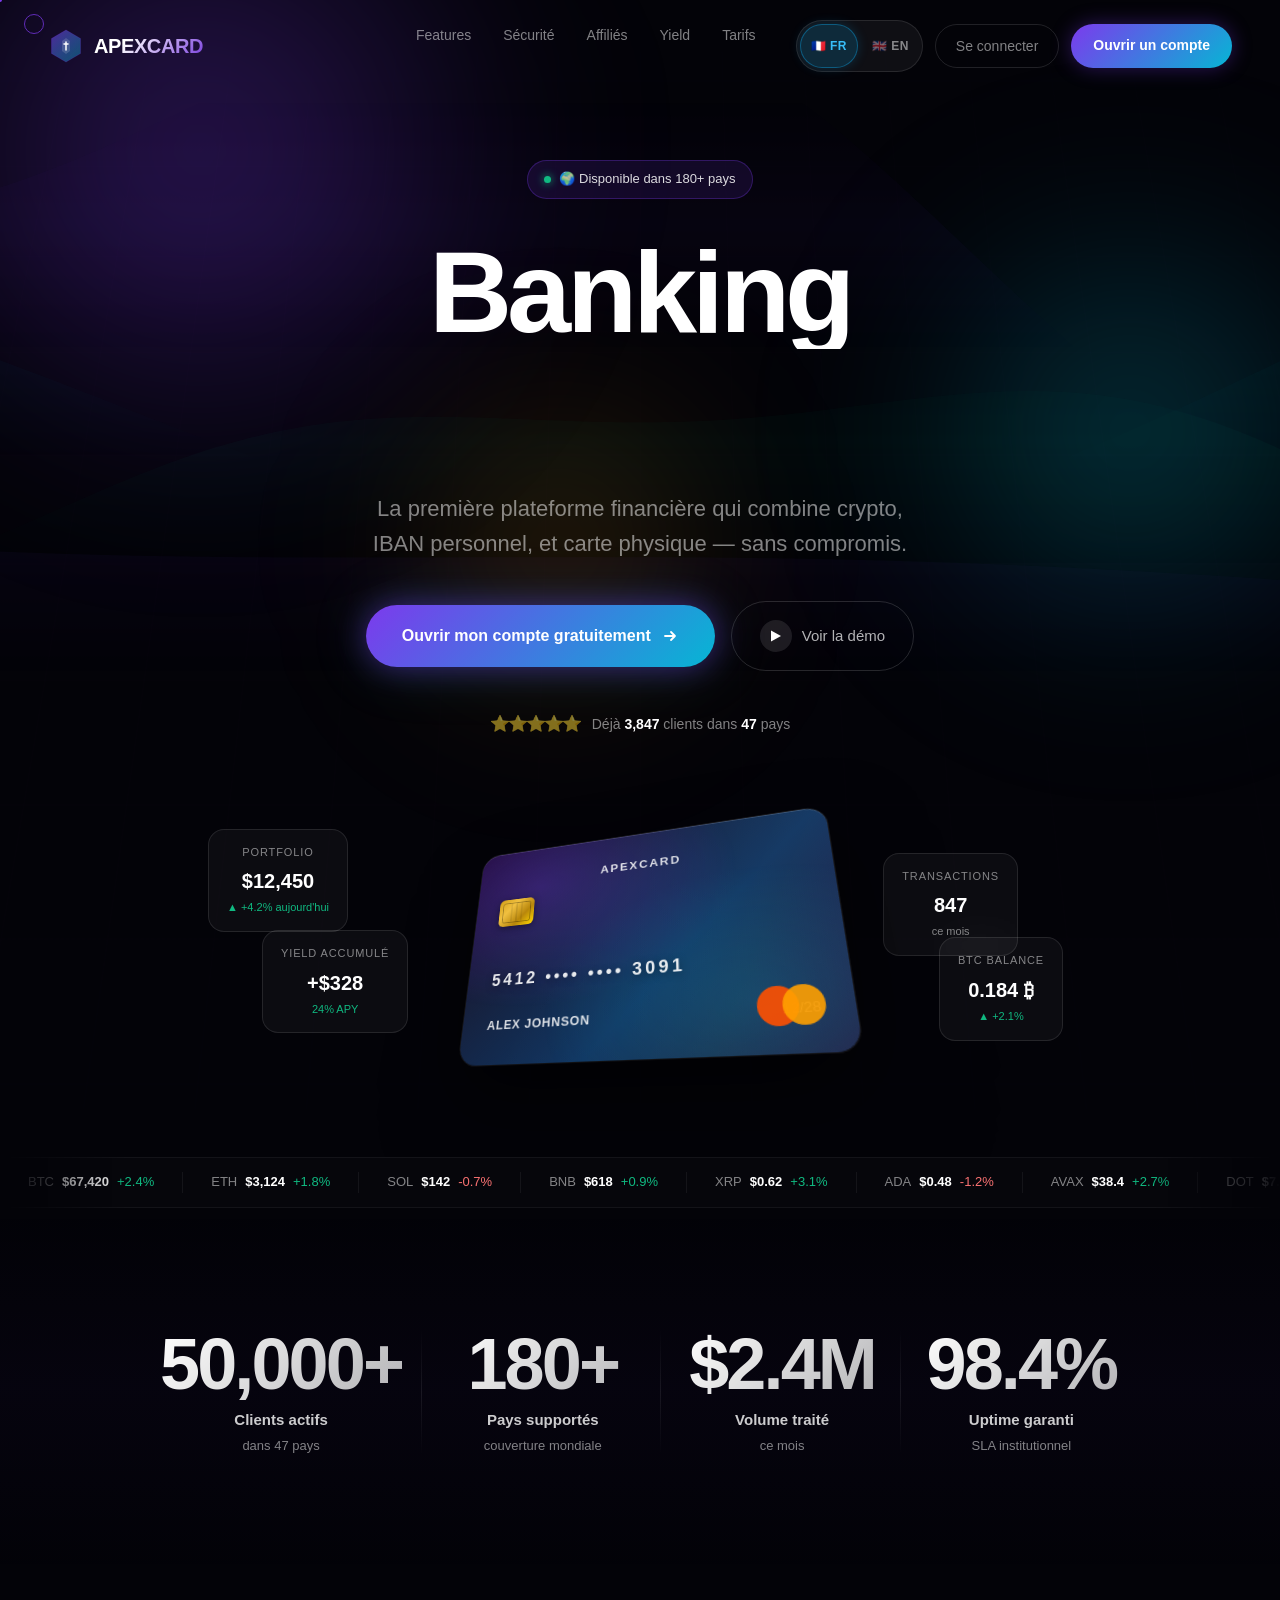
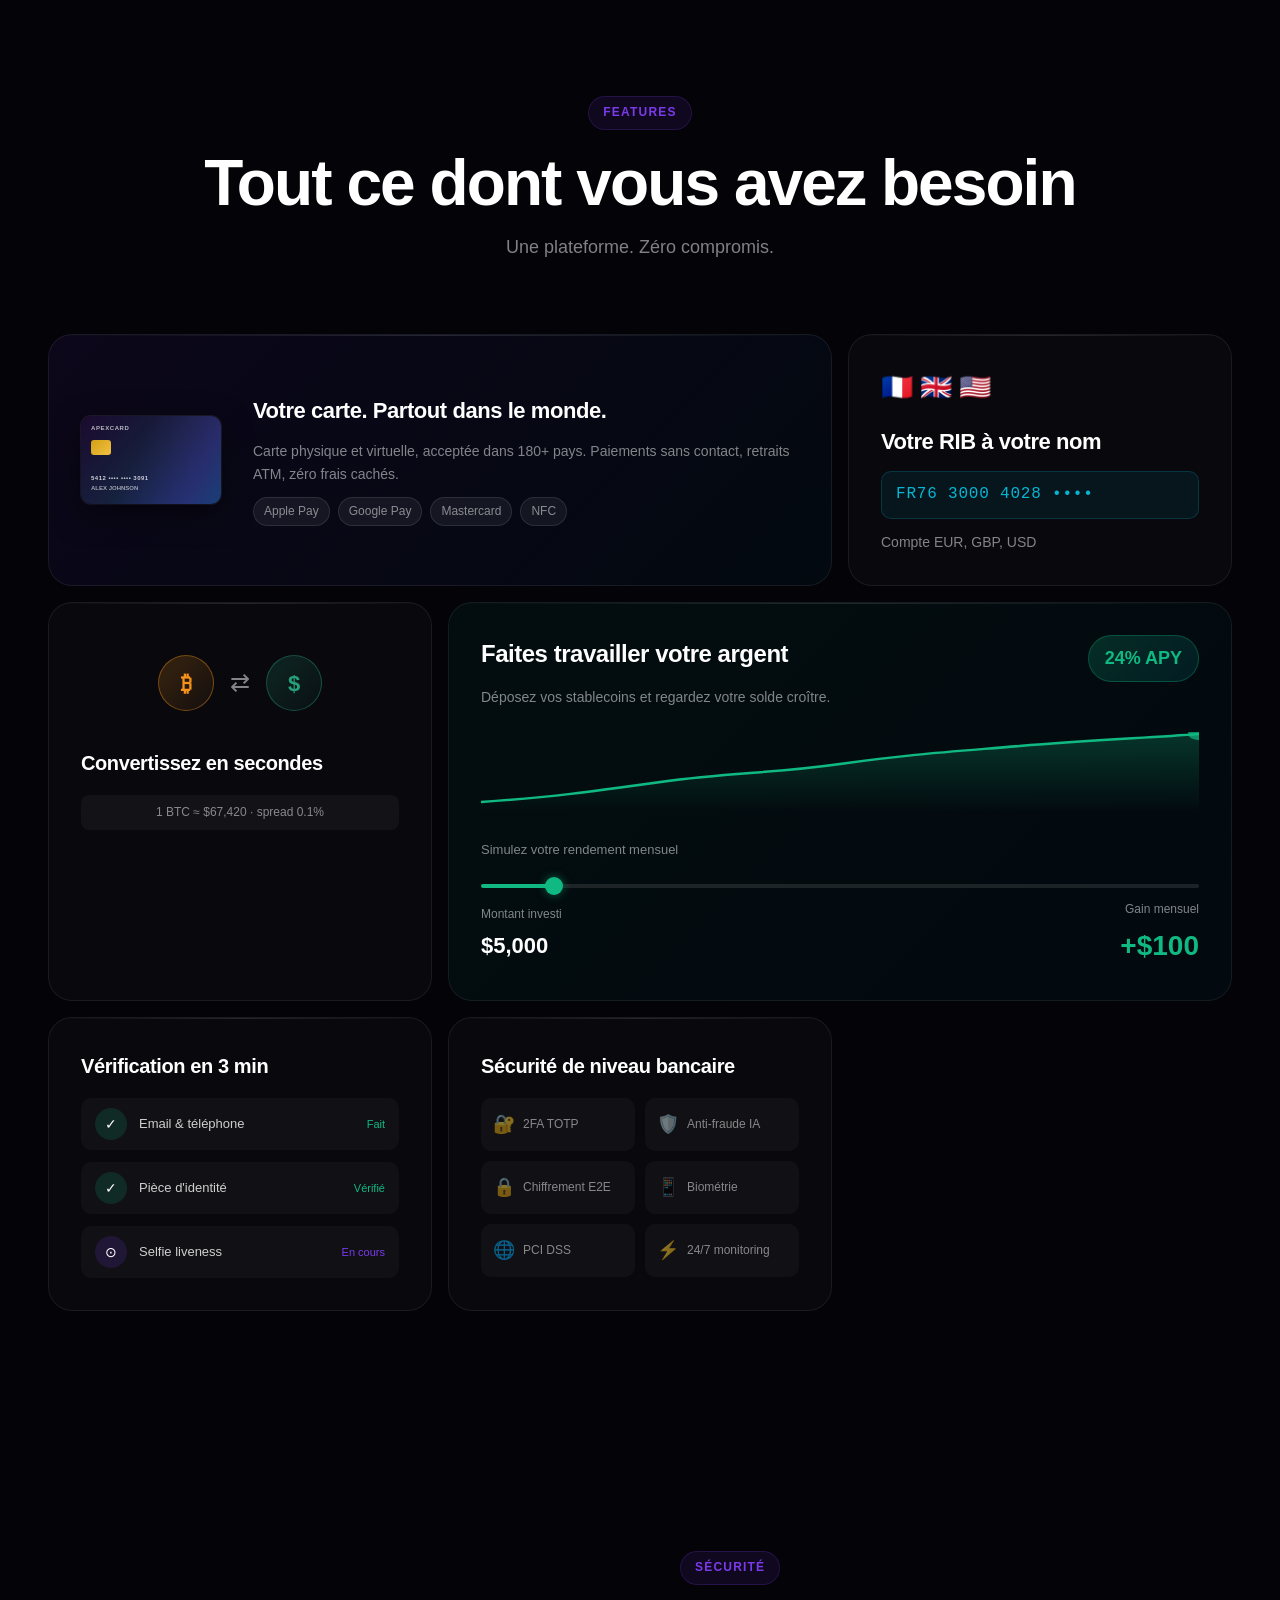
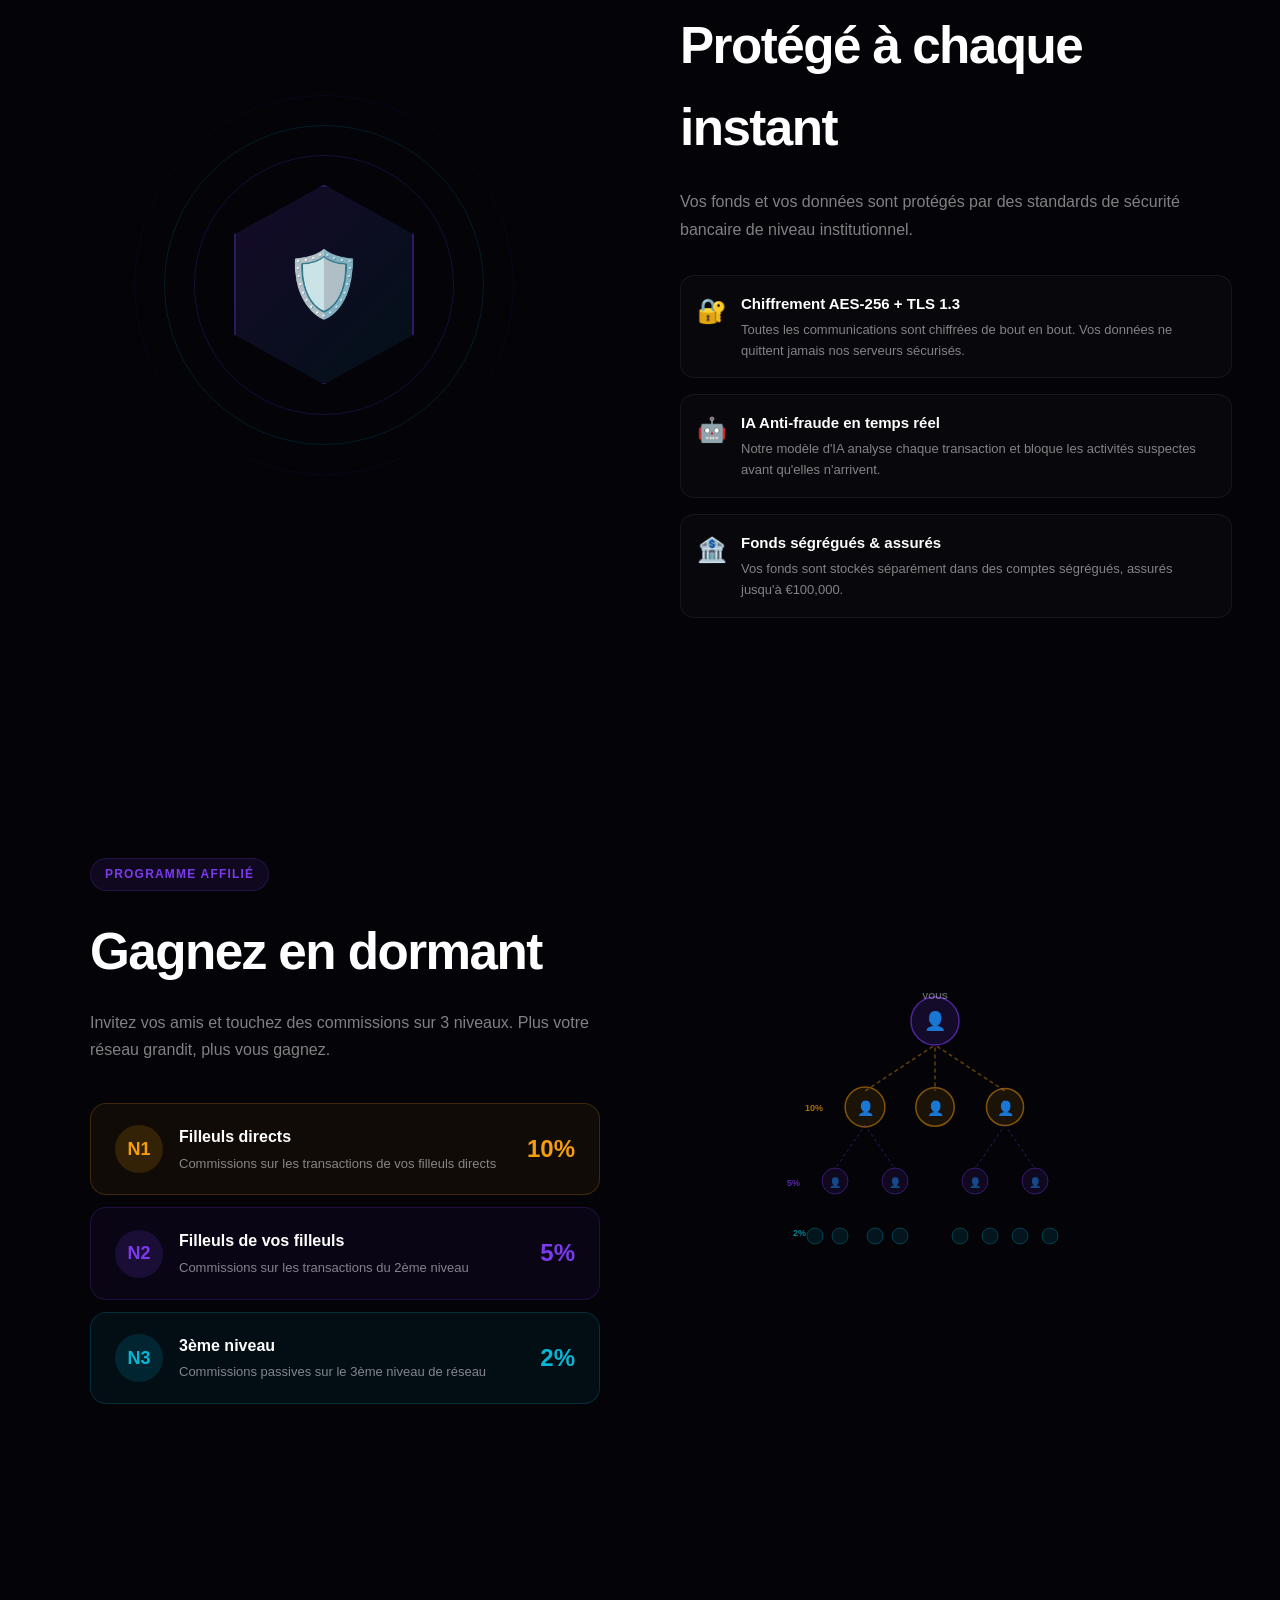
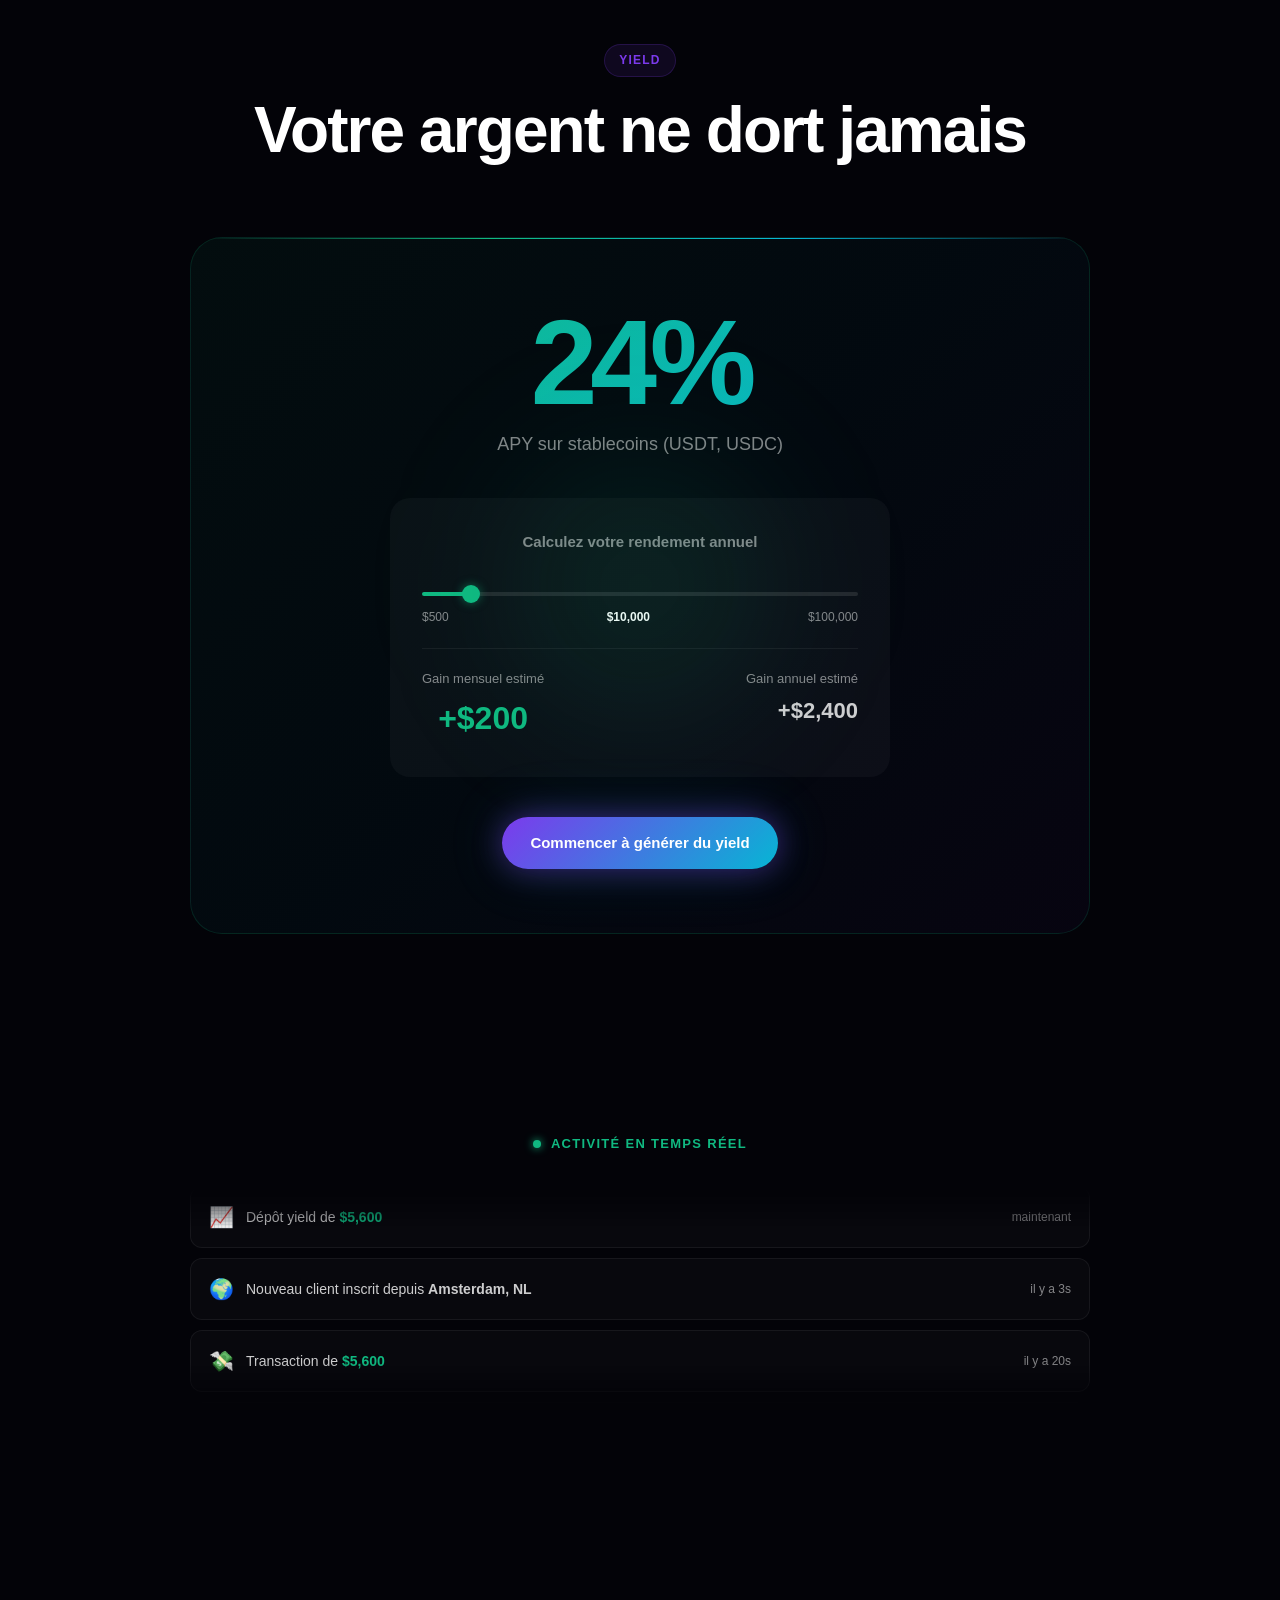
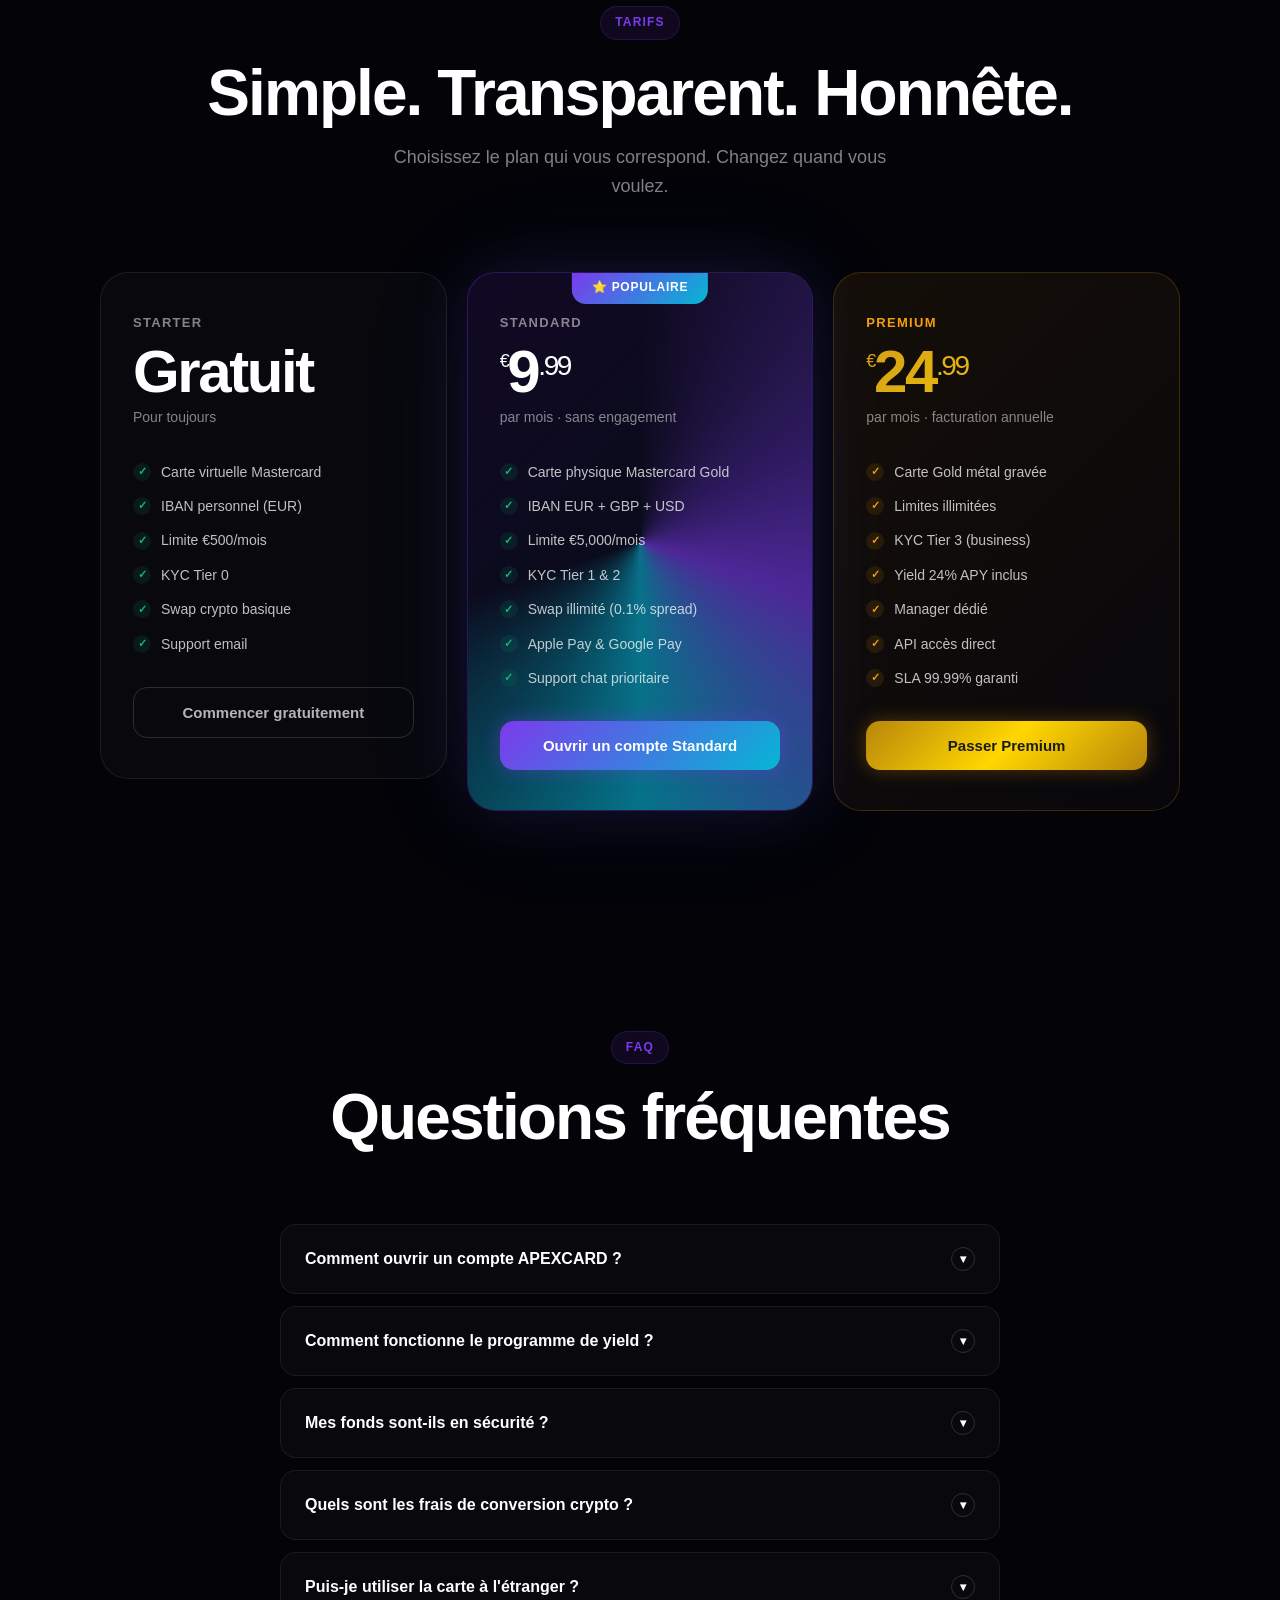
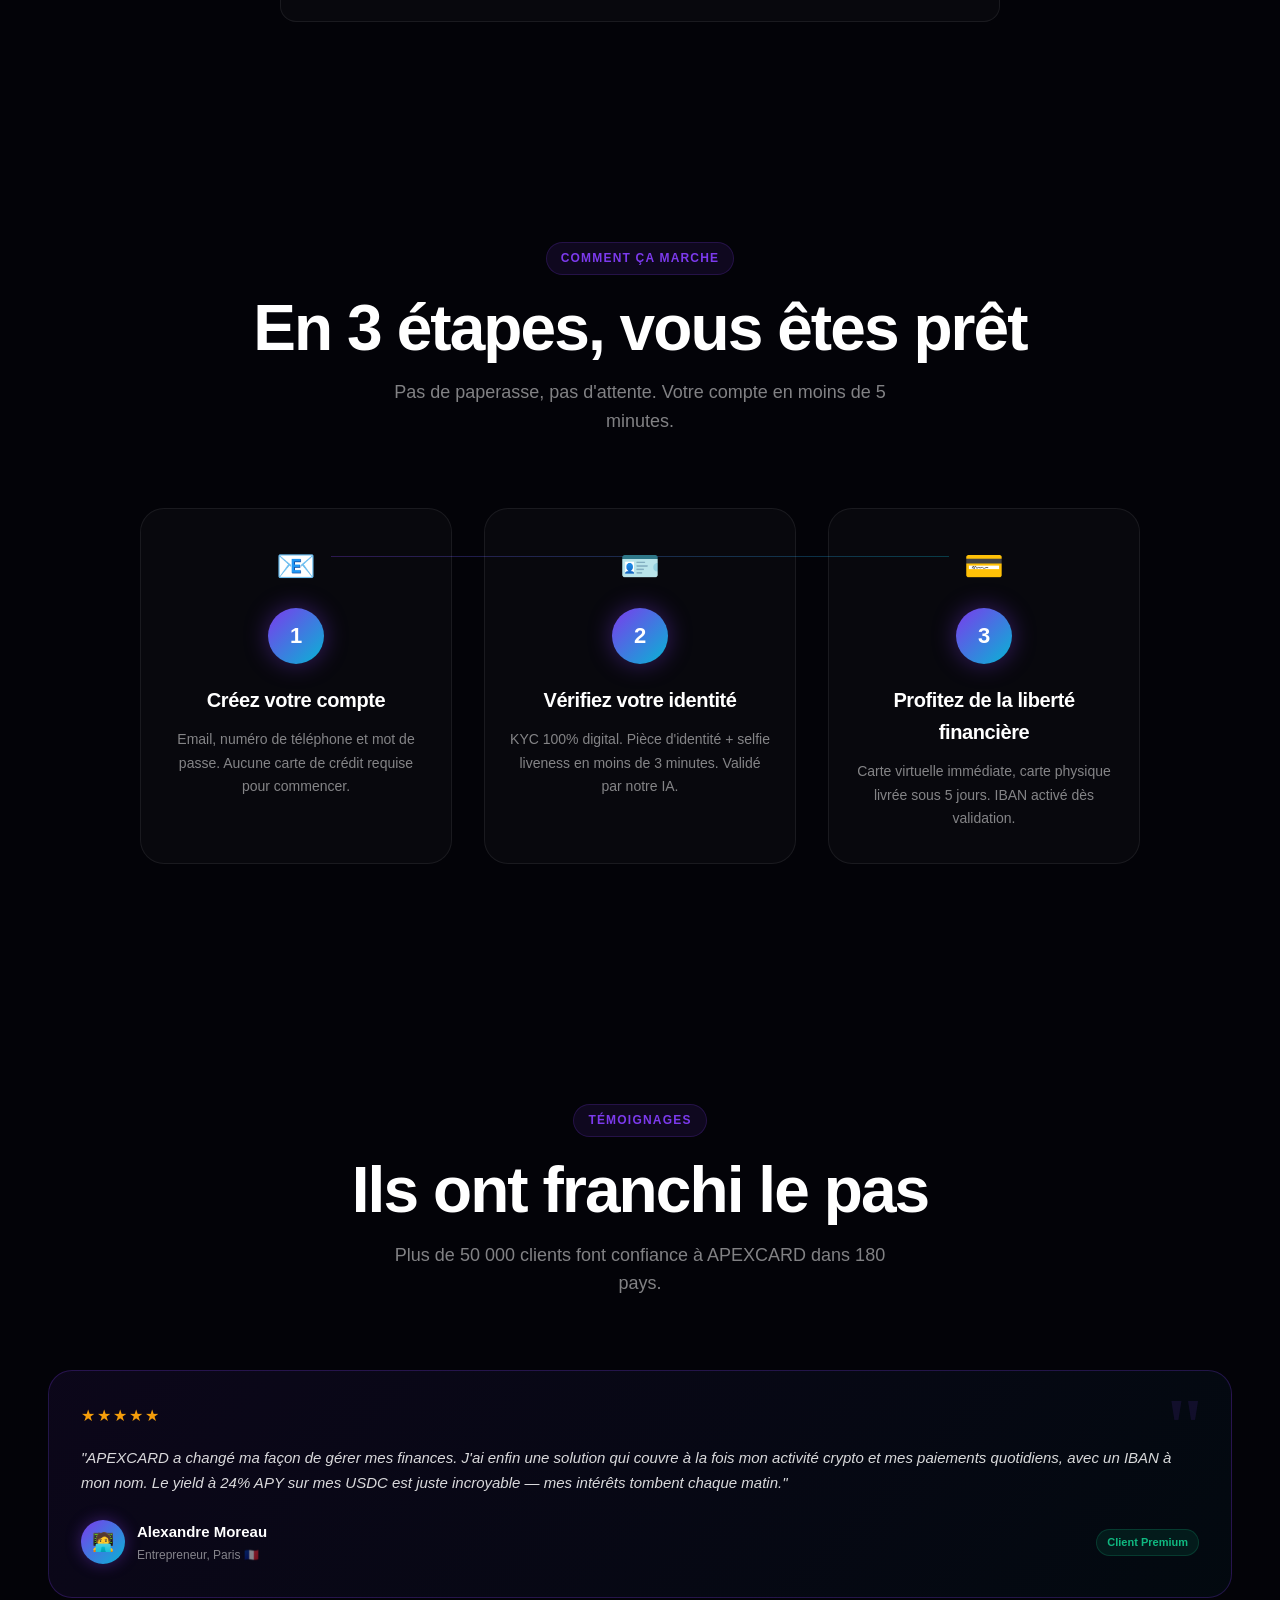
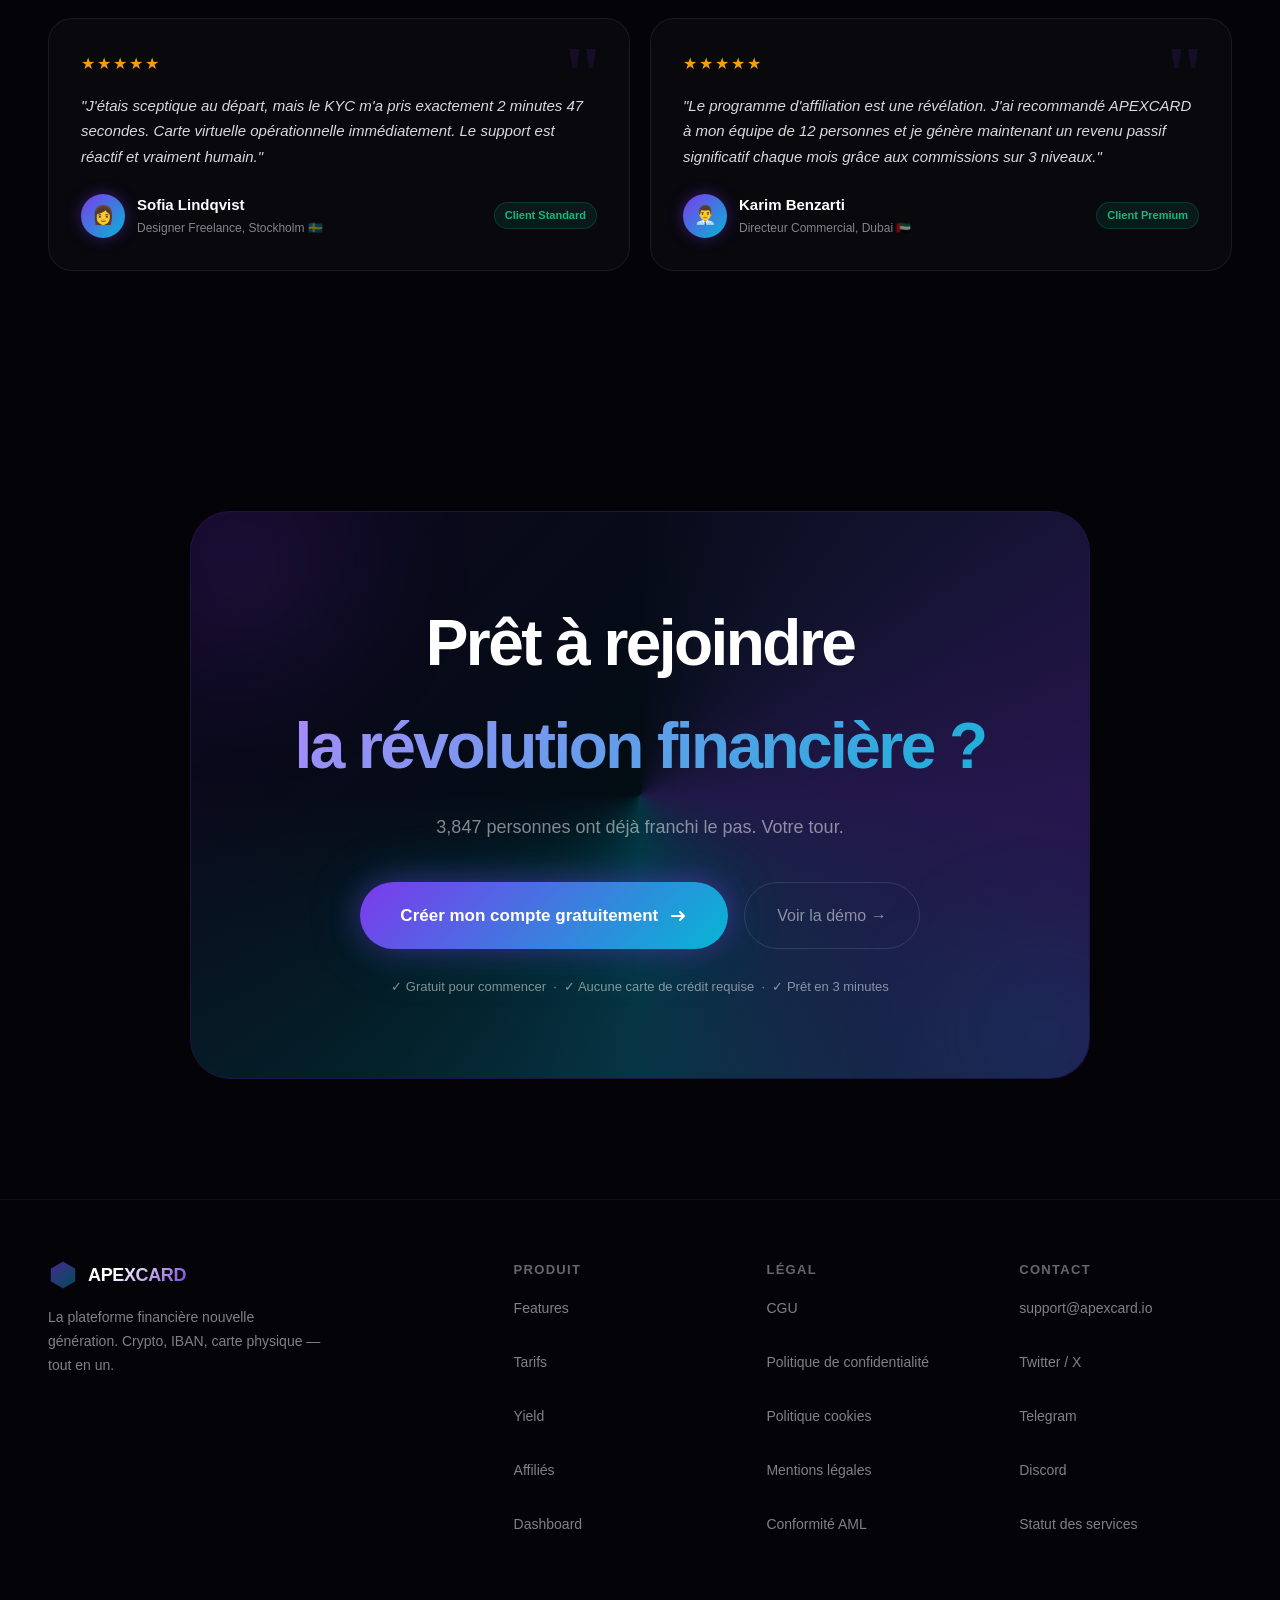
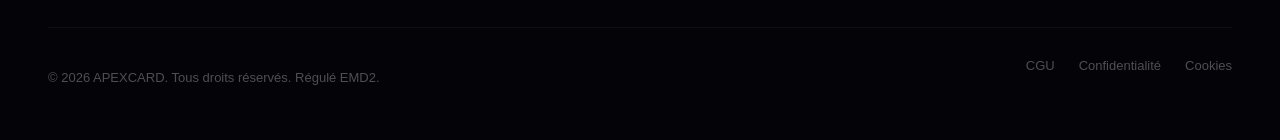
==== commit 8d8e934d: "fix: live browser audit — autofill bug, scroll animations, DOM ids, keys verification" ====
--- a/index.html
+++ b/index.html
@@ -2919,6 +2919,16 @@
   }, { threshold: 0.15, rootMargin: '0px 0px -40px 0px' });
   document.querySelectorAll('.animate-on-scroll').forEach(el => observer.observe(el));
 
+  // Immediately make visible elements already in viewport on load
+  document.querySelectorAll('.animate-on-scroll').forEach(el => {
+    const rect = el.getBoundingClientRect();
+    if (rect.top < window.innerHeight) el.classList.add('visible');
+  });
+  // Fallback: force all remaining invisible after 800ms (handles slow/no-JS observer)
+  setTimeout(() => {
+    document.querySelectorAll('.animate-on-scroll:not(.visible)').forEach(el => el.classList.add('visible'));
+  }, 800);
+
   // Scroll progress variable
   function updateScrollProgress() {
     const progress = window.scrollY / (document.body.scrollHeight - window.innerHeight);
